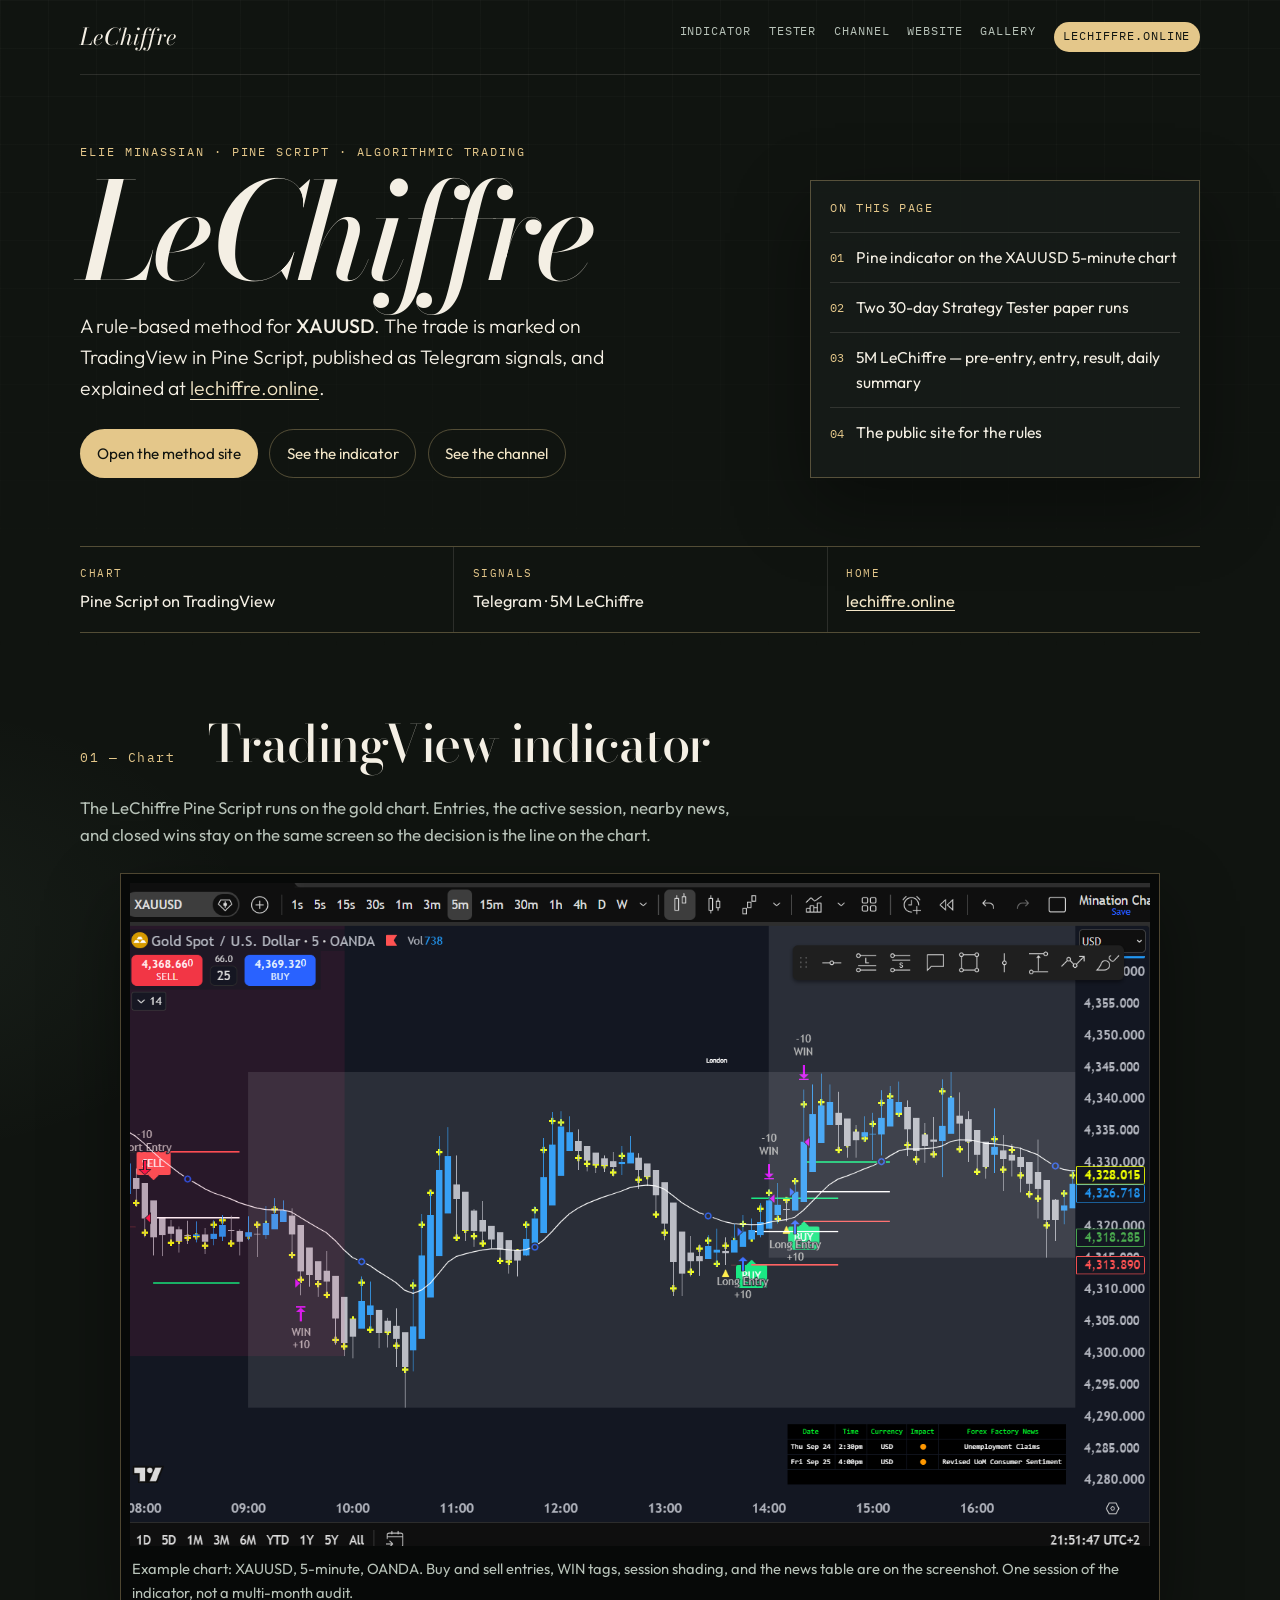
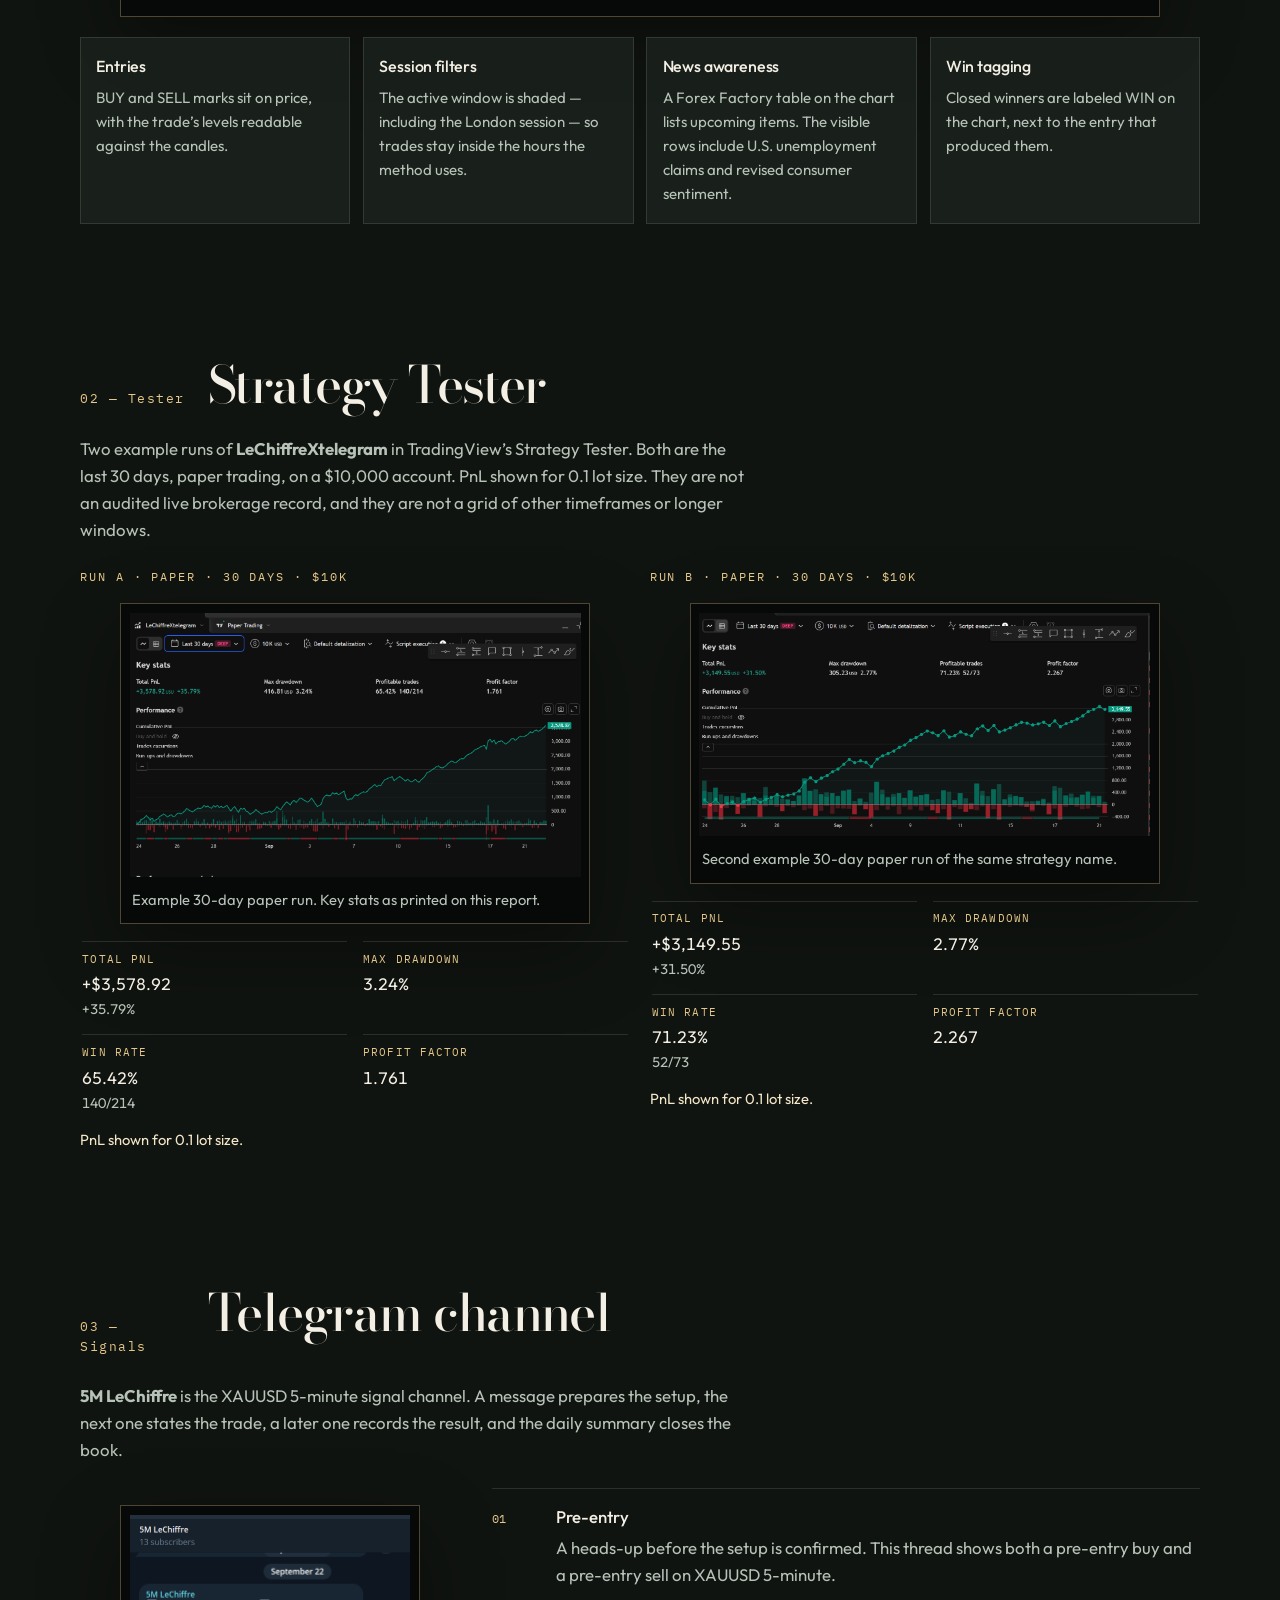
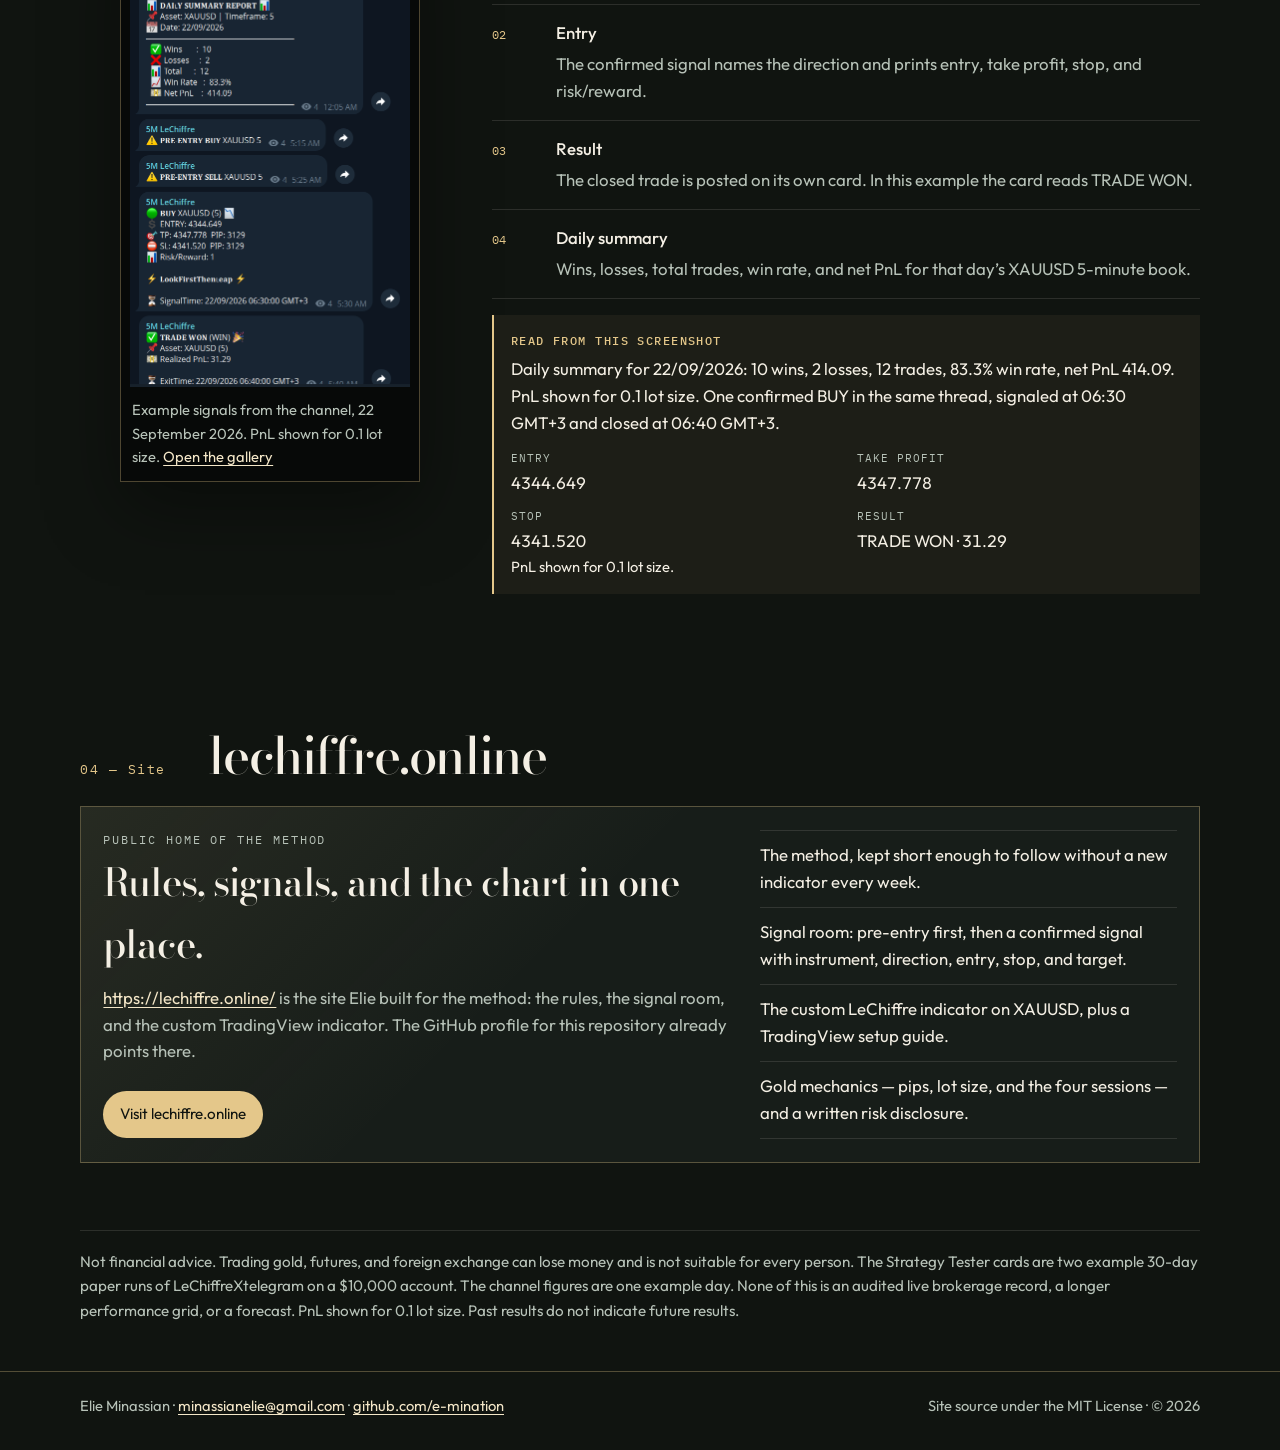
==== index.html @ fa7de177 "Note that every published PnL figure is for a 0.1 lot. Place the line on the Strategy Tester runs, t" ====
<!DOCTYPE html>
<html lang="en">
  <head>
    <meta charset="utf-8" />
    <meta name="viewport" content="width=device-width, initial-scale=1" />
    <title>LeChiffre — Pine Script &amp; XAUUSD signals by Elie Minassian</title>
    <meta
      name="description"
      content="Portfolio of Elie Minassian: the LeChiffre rule-based XAUUSD method, a Pine Script indicator on TradingView, the 5M LeChiffre Telegram channel, and lechiffre.online."
    />
    <meta name="author" content="Elie Minassian" />
    <meta name="theme-color" content="#101410" />
    <link rel="canonical" href="https://e-mination.github.io/lechiffre-trading/" />
    <meta property="og:title" content="LeChiffre — rule-based XAUUSD method" />
    <meta
      property="og:description"
      content="Pine Script on TradingView, Telegram signals, and the site at lechiffre.online. Built by Elie Minassian."
    />
    <meta property="og:type" content="website" />
    <meta property="og:url" content="https://e-mination.github.io/lechiffre-trading/" />
    <meta property="og:image" content="https://e-mination.github.io/lechiffre-trading/assets/tradingview-indicator-xauusd.png" />
    <link rel="icon" href="assets/favicon.svg" type="image/svg+xml" />
    <link rel="preconnect" href="https://fonts.googleapis.com" />
    <link rel="preconnect" href="https://fonts.gstatic.com" crossorigin />
    <link
      href="https://fonts.googleapis.com/css2?family=Bodoni+Moda:ital,opsz,wght@0,6..96,500;1,6..96,500&family=IBM+Plex+Mono:wght@400;500&family=Outfit:wght@300;400;500&display=swap"
      rel="stylesheet"
    />
    <link rel="stylesheet" href="css/styles.css" />
    <script type="application/ld+json">
      {
        "@context": "https://schema.org",
        "@type": "Person",
        "name": "Elie Minassian",
        "email": "mailto:minassianelie@gmail.com",
        "url": "https://lechiffre.online/",
        "jobTitle": "Pine Script developer",
        "sameAs": [
          "https://github.com/e-mination",
          "https://lechiffre.online/"
        ]
      }
    </script>
  </head>
  <body>
    <a class="skip" href="#main">Skip to content</a>
    <header class="top">
      <a class="brand" href="index.html">LeChiffre</a>
      <nav class="nav" aria-label="Primary">
        <a href="#indicator">Indicator</a>
        <a href="#tester">Tester</a>
        <a href="#channel">Channel</a>
        <a href="#site">Website</a>
        <a href="gallery.html">Gallery</a>
        <a class="nav-cta" href="https://lechiffre.online/">lechiffre.online</a>
      </nav>
    </header>

    <main id="main">
      <section class="hero">
        <div class="wrap hero-grid">
          <div>
            <p class="kicker">Elie Minassian · Pine Script · Algorithmic trading</p>
            <h1><span>LeChiffre</span></h1>
            <p class="lede">
              A rule-based method for <strong>XAUUSD</strong>. The trade is marked
              on TradingView in Pine Script, published as Telegram signals, and
              explained at
              <a href="https://lechiffre.online/">lechiffre.online</a>.
            </p>
            <div class="actions">
              <a class="button button-primary" href="https://lechiffre.online/">Open the method site</a>
              <a class="button button-ghost" href="#indicator">See the indicator</a>
              <a class="button button-ghost" href="#channel">See the channel</a>
            </div>
          </div>
          <aside class="dossier" aria-label="What this page documents">
            <p>On this page</p>
            <ol>
              <li><span>01</span> Pine indicator on the XAUUSD 5-minute chart</li>
              <li><span>02</span> Two 30-day Strategy Tester paper runs</li>
              <li><span>03</span> 5M LeChiffre — pre-entry, entry, result, daily summary</li>
              <li><span>04</span> The public site for the rules</li>
            </ol>
          </aside>
        </div>
      </section>

      <div class="wrap">
        <dl class="facts">
          <div>
            <dt>Chart</dt>
            <dd>Pine Script on TradingView</dd>
          </div>
          <div>
            <dt>Signals</dt>
            <dd>Telegram · 5M LeChiffre</dd>
          </div>
          <div>
            <dt>Home</dt>
            <dd><a href="https://lechiffre.online/">lechiffre.online</a></dd>
          </div>
        </dl>
      </div>

      <section id="indicator">
        <div class="wrap">
          <div class="section-head">
            <span class="index">01 — Chart</span>
            <h2>TradingView indicator</h2>
          </div>
          <p class="intro">
            The LeChiffre Pine Script runs on the gold chart. Entries, the active
            session, nearby news, and closed wins stay on the same screen so the
            decision is the line on the chart.
          </p>
          <figure class="frame">
            <img
              src="assets/tradingview-indicator-xauusd.png"
              width="1407"
              height="915"
              alt="TradingView chart of Gold Spot versus the U.S. Dollar on the 5-minute OANDA feed. The LeChiffre Pine indicator marks buy and sell entries, WIN labels, session shading, and a Forex Factory news table."
            />
            <figcaption>
              Example chart: XAUUSD, 5-minute, OANDA. Buy and sell entries, WIN
              tags, session shading, and the news table are on the screenshot.
              One session of the indicator, not a multi-month audit.
            </figcaption>
          </figure>
          <ul class="bullets">
            <li>
              <h3>Entries</h3>
              <p>BUY and SELL marks sit on price, with the trade’s levels readable against the candles.</p>
            </li>
            <li>
              <h3>Session filters</h3>
              <p>The active window is shaded — including the London session — so trades stay inside the hours the method uses.</p>
            </li>
            <li>
              <h3>News awareness</h3>
              <p>A Forex Factory table on the chart lists upcoming items. The visible rows include U.S. unemployment claims and revised consumer sentiment.</p>
            </li>
            <li>
              <h3>Win tagging</h3>
              <p>Closed winners are labeled WIN on the chart, next to the entry that produced them.</p>
            </li>
          </ul>
        </div>
      </section>

      <section id="tester">
        <div class="wrap">
          <div class="section-head">
            <span class="index">02 — Tester</span>
            <h2>Strategy Tester</h2>
          </div>
          <p class="intro">
            Two example runs of <strong>LeChiffreXtelegram</strong> in TradingView’s
            Strategy Tester. Both are the last 30 days, paper trading, on a
            $10,000 account. PnL shown for 0.1 lot size. They are not an audited
            live brokerage record, and they are not a grid of other timeframes
            or longer windows.
          </p>
          <div class="runs">
            <article class="run">
              <p class="kicker">Run A · paper · 30 days · $10k</p>
              <figure class="frame">
                <img
                  src="assets/strategy-30d-a.png"
                  width="1388"
                  height="811"
                  alt="TradingView Strategy Tester for LeChiffreXtelegram. Last 30 days, paper trading, 10,000 USD. Total PnL +3,578.92 USD, max drawdown 3.24 percent, profitable trades 65.42 percent, profit factor 1.761."
                />
                <figcaption>
                  Example 30-day paper run. Key stats as printed on this report.
                </figcaption>
              </figure>
              <dl class="run-stats">
                <div>
                  <dt>Total PnL</dt>
                  <dd>+$3,578.92 <span>+35.79%</span></dd>
                </div>
                <div>
                  <dt>Max drawdown</dt>
                  <dd>3.24%</dd>
                </div>
                <div>
                  <dt>Win rate</dt>
                  <dd>65.42% <span>140/214</span></dd>
                </div>
                <div>
                  <dt>Profit factor</dt>
                  <dd>1.761</dd>
                </div>
              </dl>
              <p class="lot-note">PnL shown for 0.1 lot size.</p>
            </article>
            <article class="run">
              <p class="kicker">Run B · paper · 30 days · $10k</p>
              <figure class="frame">
                <img
                  src="assets/strategy-30d-b.png"
                  width="1406"
                  height="695"
                  alt="TradingView Strategy Tester, last 30 days on a 10,000 USD paper account. Total PnL +3,149.55 USD, max drawdown 2.77 percent, profitable trades 71.23 percent, profit factor 2.267."
                />
                <figcaption>
                  Second example 30-day paper run of the same strategy name.
                </figcaption>
              </figure>
              <dl class="run-stats">
                <div>
                  <dt>Total PnL</dt>
                  <dd>+$3,149.55 <span>+31.50%</span></dd>
                </div>
                <div>
                  <dt>Max drawdown</dt>
                  <dd>2.77%</dd>
                </div>
                <div>
                  <dt>Win rate</dt>
                  <dd>71.23% <span>52/73</span></dd>
                </div>
                <div>
                  <dt>Profit factor</dt>
                  <dd>2.267</dd>
                </div>
              </dl>
              <p class="lot-note">PnL shown for 0.1 lot size.</p>
            </article>
          </div>
        </div>
      </section>

      <section id="channel">
        <div class="wrap">
          <div class="section-head">
            <span class="index">03 — Signals</span>
            <h2>Telegram channel</h2>
          </div>
          <p class="intro">
            <strong>5M LeChiffre</strong> is the XAUUSD 5-minute signal channel.
            A message prepares the setup, the next one states the trade, a later
            one records the result, and the daily summary closes the book.
          </p>
          <div class="channel">
            <figure class="frame">
              <img
                src="assets/telegram-5m-lechiffre.png"
                width="562"
                height="947"
                alt="Telegram channel 5M LeChiffre. The thread shows a daily summary for XAUUSD on the 5-minute timeframe, pre-entry alerts, a BUY signal with entry, take profit and stop, and a TRADE WON result."
              />
              <figcaption>
                Example signals from the channel, 22 September 2026.
                PnL shown for 0.1 lot size.
                <a href="gallery.html">Open the gallery</a>
              </figcaption>
            </figure>
            <div>
              <ol class="flow">
                <li>
                  <span class="step">01</span>
                  <div>
                    <strong>Pre-entry</strong>
                    <p>A heads-up before the setup is confirmed. This thread shows both a pre-entry buy and a pre-entry sell on XAUUSD 5-minute.</p>
                  </div>
                </li>
                <li>
                  <span class="step">02</span>
                  <div>
                    <strong>Entry</strong>
                    <p>The confirmed signal names the direction and prints entry, take profit, stop, and risk/reward.</p>
                  </div>
                </li>
                <li>
                  <span class="step">03</span>
                  <div>
                    <strong>Result</strong>
                    <p>The closed trade is posted on its own card. In this example the card reads TRADE WON.</p>
                  </div>
                </li>
                <li>
                  <span class="step">04</span>
                  <div>
                    <strong>Daily summary</strong>
                    <p>Wins, losses, total trades, win rate, and net PnL for that day’s XAUUSD 5-minute book.</p>
                  </div>
                </li>
              </ol>
              <div class="example">
                <h3>Read from this screenshot</h3>
                <p>
                  Daily summary for 22/09/2026: 10 wins, 2 losses, 12 trades,
                  83.3% win rate, net PnL 414.09. PnL shown for 0.1 lot size.
                  One confirmed BUY in the same thread, signaled at 06:30 GMT+3
                  and closed at 06:40 GMT+3.
                </p>
                <dl>
                  <div>
                    <dt>Entry</dt>
                    <dd>4344.649</dd>
                  </div>
                  <div>
                    <dt>Take profit</dt>
                    <dd>4347.778</dd>
                  </div>
                  <div>
                    <dt>Stop</dt>
                    <dd>4341.520</dd>
                  </div>
                  <div>
                    <dt>Result</dt>
                    <dd>TRADE WON · 31.29</dd>
                  </div>
                </dl>
                <p class="lot-note">PnL shown for 0.1 lot size.</p>
              </div>
            </div>
          </div>
        </div>
      </section>

      <section id="site">
        <div class="wrap">
          <div class="section-head">
            <span class="index">04 — Site</span>
            <h2>lechiffre.online</h2>
          </div>
          <div class="site-panel">
            <div>
              <p class="kicker">Public home of the method</p>
              <h3>Rules, signals, and the chart in one place.</h3>
              <p>
                <a href="https://lechiffre.online/">https://lechiffre.online/</a>
                is the site Elie built for the method: the rules, the signal
                room, and the custom TradingView indicator. The GitHub profile
                for this repository already points there.
              </p>
              <div class="actions">
                <a class="button button-primary" href="https://lechiffre.online/">Visit lechiffre.online</a>
              </div>
            </div>
            <ul class="site-list">
              <li>The method, kept short enough to follow without a new indicator every week.</li>
              <li>Signal room: pre-entry first, then a confirmed signal with instrument, direction, entry, stop, and target.</li>
              <li>The custom LeChiffre indicator on XAUUSD, plus a TradingView setup guide.</li>
              <li>Gold mechanics — pips, lot size, and the four sessions — and a written risk disclosure.</li>
            </ul>
          </div>
        </div>
      </section>
    </main>

    <aside class="note">
      <div>
        Not financial advice. Trading gold, futures, and foreign exchange can
        lose money and is not suitable for every person. The Strategy Tester
        cards are two example 30-day paper runs of LeChiffreXtelegram on a
        $10,000 account. The channel figures are one example day. None of this
        is an audited live brokerage record, a longer performance grid, or a
        forecast. PnL shown for 0.1 lot size. Past results do not indicate
        future results.
      </div>
    </aside>

    <footer class="site-footer">
      <div class="foot">
        <div>
          Elie Minassian ·
          <a href="mailto:minassianelie@gmail.com">minassianelie@gmail.com</a>
          ·
          <a href="https://github.com/e-mination">github.com/e-mination</a>
        </div>
        <div>Site source under the MIT License · © 2026</div>
      </div>
    </footer>
  </body>
</html>
---- css/styles.css ----
:root {
  --ink: #101410;
  --ink-2: #171d19;
  --panel: #1c241f;
  --line: rgba(228, 199, 138, 0.32);
  --line-soft: rgba(244, 239, 228, 0.12);
  --gold: #e4c78a;
  --gold-2: #f4e7c8;
  --paper: #f4efe4;
  --muted: #b7c2b8;
  --win: #9dceb0;
  --serif: "Bodoni Moda", "Palatino Linotype", Palatino, serif;
  --sans: "Outfit", "Avenir Next", "Segoe UI", sans-serif;
  --mono: "IBM Plex Mono", ui-monospace, "SFMono-Regular", monospace;
  --max: 1120px;
  --shadow: 0 28px 70px rgba(0, 0, 0, 0.38);
}

*,
*::before,
*::after {
  box-sizing: border-box;
}

html {
  scroll-behavior: smooth;
}

body {
  margin: 0;
  min-height: 100vh;
  color: var(--paper);
  font-family: var(--sans);
  font-weight: 400;
  font-size: 1.05rem;
  line-height: 1.6;
  background:
    radial-gradient(900px 480px at 100% -10%, rgba(228, 199, 138, 0.14), transparent 60%),
    radial-gradient(700px 420px at -10% 20%, rgba(157, 206, 176, 0.06), transparent 55%),
    var(--ink);
}

body::before {
  content: "";
  pointer-events: none;
  position: fixed;
  inset: 0;
  background-image:
    linear-gradient(rgba(244, 239, 228, 0.035) 1px, transparent 1px),
    linear-gradient(90deg, rgba(244, 239, 228, 0.035) 1px, transparent 1px);
  background-size: 48px 48px;
  mask-image: linear-gradient(180deg, rgba(0, 0, 0, 0.7), transparent 78%);
  z-index: 0;
}

a {
  color: var(--gold-2);
  text-underline-offset: 0.18em;
}

a:hover {
  color: white;
}

img {
  max-width: 100%;
  height: auto;
}

.skip {
  position: absolute;
  left: 1rem;
  top: -4rem;
  background: var(--gold);
  color: var(--ink);
  padding: 0.5rem 0.8rem;
  z-index: 5;
}

.skip:focus {
  top: 0.6rem;
}

.wrap {
  width: min(var(--max), calc(100% - 2.4rem));
  margin-inline: auto;
}

.top,
main,
.site-footer {
  position: relative;
  z-index: 1;
}

.top {
  display: flex;
  align-items: center;
  justify-content: space-between;
  gap: 1rem 1.5rem;
  width: min(var(--max), calc(100% - 2.4rem));
  margin: 0 auto;
  padding: 1.15rem 0;
  border-bottom: 1px solid var(--line-soft);
}

.brand {
  font-family: var(--serif);
  font-style: italic;
  font-size: 1.45rem;
  letter-spacing: 0.01em;
  color: var(--paper);
  text-decoration: none;
}

.nav {
  display: flex;
  flex-wrap: wrap;
  justify-content: flex-end;
  gap: 0.35rem 1.1rem;
  font-family: var(--mono);
  font-size: 0.74rem;
  letter-spacing: 0.08em;
  text-transform: uppercase;
}

.nav a {
  color: var(--muted);
  text-decoration: none;
}

.nav a:hover,
.nav a[aria-current="page"] {
  color: var(--gold-2);
}

.nav-cta {
  color: var(--ink) !important;
  background: var(--gold);
  padding: 0.35rem 0.6rem;
  border-radius: 999px;
}

.nav-cta:hover {
  background: var(--gold-2);
  color: var(--ink) !important;
}

.hero {
  padding: 4.2rem 0 3.2rem;
}

.kicker {
  margin: 0 0 1rem;
  font-family: var(--mono);
  font-size: 0.75rem;
  letter-spacing: 0.16em;
  text-transform: uppercase;
  color: var(--gold);
}

.hero-grid {
  display: grid;
  grid-template-columns: minmax(0, 1.4fr) minmax(260px, 0.8fr);
  gap: 2.5rem 3rem;
  align-items: end;
}

h1 {
  margin: 0;
  font-family: var(--serif);
  font-weight: 500;
  font-size: clamp(4.6rem, 12vw, 8.4rem);
  line-height: 0.82;
  letter-spacing: -0.035em;
}

h1 span {
  display: block;
  font-style: italic;
  font-weight: 500;
}

.lede {
  max-width: 38rem;
  margin: 1.4rem 0 0;
  font-size: 1.22rem;
  font-weight: 300;
  color: var(--paper);
}

.lede strong {
  font-weight: 500;
}

.actions {
  display: flex;
  flex-wrap: wrap;
  gap: 0.7rem;
  margin-top: 1.6rem;
}

.button {
  display: inline-flex;
  align-items: center;
  gap: 0.4rem;
  text-decoration: none;
  border-radius: 999px;
  padding: 0.72rem 1.05rem;
  font-size: 0.95rem;
}

.button-primary {
  background: var(--gold);
  color: var(--ink);
}

.button-primary:hover {
  background: var(--gold-2);
  color: var(--ink);
}

.button-ghost {
  border: 1px solid var(--line);
  color: var(--gold-2);
}

.button-ghost:hover {
  border-color: var(--gold);
  color: white;
}

.dossier {
  border: 1px solid var(--line);
  background: rgba(23, 29, 25, 0.86);
  padding: 1.15rem 1.2rem 1.25rem;
  box-shadow: var(--shadow);
}

.dossier p {
  margin: 0;
  font-family: var(--mono);
  font-size: 0.72rem;
  letter-spacing: 0.14em;
  text-transform: uppercase;
  color: var(--gold);
}

.dossier ol {
  margin: 0.9rem 0 0;
  padding: 0;
  list-style: none;
}

.dossier li {
  display: grid;
  grid-template-columns: auto 1fr;
  gap: 0.75rem;
  padding: 0.75rem 0;
  border-top: 1px solid var(--line-soft);
  color: var(--paper);
  font-size: 0.98rem;
}

.dossier li span {
  font-family: var(--mono);
  color: var(--gold);
  font-size: 0.78rem;
  padding-top: 0.2rem;
}

.facts {
  display: grid;
  grid-template-columns: repeat(3, 1fr);
  border-top: 1px solid var(--line);
  border-bottom: 1px solid var(--line);
}

.facts div {
  padding: 1.1rem 1rem 1.15rem 0;
}

.facts div + div {
  padding-left: 1.15rem;
  border-left: 1px solid var(--line-soft);
}

.facts dt {
  font-family: var(--mono);
  font-size: 0.7rem;
  letter-spacing: 0.14em;
  text-transform: uppercase;
  color: var(--gold);
}

.facts dd {
  margin: 0.3rem 0 0;
  font-size: 1.02rem;
}

section {
  padding: 4.2rem 0;
}

.section-head {
  display: grid;
  grid-template-columns: 7rem 1fr;
  gap: 1rem;
  margin-bottom: 1.6rem;
  align-items: baseline;
}

.index {
  font-family: var(--mono);
  color: var(--gold);
  letter-spacing: 0.12em;
  font-size: 0.8rem;
}

h2 {
  margin: 0;
  font-family: var(--serif);
  font-weight: 500;
  font-size: clamp(2.1rem, 4vw, 3.3rem);
  line-height: 1.02;
  letter-spacing: -0.03em;
}

.intro {
  max-width: 42rem;
  margin: 0 0 1.5rem;
  color: var(--muted);
  font-size: 1.05rem;
}

.frame {
  background: #070908;
  border: 1px solid var(--line);
  padding: 0.55rem;
  box-shadow: var(--shadow);
}

.frame img {
  display: block;
  width: 100%;
}

.frame figcaption,
.caption {
  margin: 0.7rem 0.15rem 0.2rem;
  color: var(--muted);
  font-size: 0.92rem;
}

.bullets {
  display: grid;
  grid-template-columns: repeat(4, 1fr);
  gap: 0.8rem;
  margin: 1.2rem 0 0;
  padding: 0;
  list-style: none;
}

.bullets li {
  background: rgba(28, 36, 31, 0.75);
  border: 1px solid var(--line-soft);
  padding: 1rem 0.95rem 1.05rem;
  min-height: 100%;
}

.bullets h3 {
  margin: 0 0 0.4rem;
  font-size: 1rem;
  font-weight: 500;
  letter-spacing: -0.01em;
}

.bullets p {
  margin: 0;
  color: var(--muted);
  font-size: 0.94rem;
}

.runs {
  display: grid;
  grid-template-columns: 1fr 1fr;
  gap: 1.2rem;
  align-items: start;
}

.run {
  min-width: 0;
}

.run > .kicker {
  margin-bottom: 0.7rem;
}

.run-stats {
  display: grid;
  grid-template-columns: 1fr 1fr;
  gap: 0.85rem 1rem;
  margin: 0.95rem 0.15rem 0.2rem;
}

.run-stats div {
  border-top: 1px solid var(--line-soft);
  padding-top: 0.55rem;
}

.run-stats dt {
  font-family: var(--mono);
  font-size: 0.68rem;
  letter-spacing: 0.1em;
  text-transform: uppercase;
  color: var(--gold);
}

.run-stats dd {
  margin: 0.2rem 0 0;
  font-variant-numeric: tabular-nums;
  font-size: 1.05rem;
}

.run-stats dd span {
  display: block;
  color: var(--muted);
  font-size: 0.88rem;
}

.lot-note {
  margin: 0.85rem 0 0;
  color: var(--gold-2);
  font-size: 0.92rem;
}

.channel {
  display: grid;
  grid-template-columns: minmax(240px, 380px) minmax(0, 1fr);
  gap: 1.6rem 2rem;
  align-items: start;
}

.flow {
  margin: 0;
  padding: 0;
  list-style: none;
}

.flow li {
  display: grid;
  grid-template-columns: 3.2rem 1fr;
  gap: 0.4rem 0.8rem;
  padding: 0.95rem 0;
  border-top: 1px solid var(--line-soft);
}

.flow li:last-child {
  border-bottom: 1px solid var(--line-soft);
}

.flow strong {
  display: block;
  font-weight: 500;
  color: var(--paper);
}

.step {
  font-family: var(--mono);
  color: var(--gold);
  font-size: 0.78rem;
  padding-top: 0.28rem;
}

.flow p {
  margin: 0.25rem 0 0;
  color: var(--muted);
}

.example {
  margin-top: 1rem;
  padding: 1rem 1.05rem;
  border-left: 2px solid var(--gold);
  background: rgba(228, 199, 138, 0.06);
}

.example h3 {
  margin: 0 0 0.35rem;
  font-family: var(--mono);
  font-size: 0.75rem;
  letter-spacing: 0.12em;
  text-transform: uppercase;
  font-weight: 500;
  color: var(--gold);
}

.example p {
  margin: 0;
  color: var(--paper);
}

.example dl {
  display: grid;
  grid-template-columns: repeat(2, minmax(0, 1fr));
  gap: 0.7rem 1.2rem;
  margin: 0.85rem 0 0;
}

.example dt {
  font-family: var(--mono);
  font-size: 0.68rem;
  letter-spacing: 0.1em;
  text-transform: uppercase;
  color: var(--muted);
}

.example dd {
  margin: 0.15rem 0 0;
  font-variant-numeric: tabular-nums;
}

.site-panel {
  display: grid;
  grid-template-columns: 1.2fr 0.8fr;
  gap: 1.5rem 2rem;
  padding: 1.4rem;
  border: 1px solid var(--line);
  background:
    linear-gradient(135deg, rgba(228, 199, 138, 0.08), transparent 42%),
    var(--ink-2);
}

.site-panel h3 {
  margin: 0.2rem 0 0.6rem;
  font-family: var(--serif);
  font-size: clamp(1.8rem, 3vw, 2.5rem);
  font-weight: 500;
  letter-spacing: -0.03em;
}

.site-panel p {
  margin: 0;
  color: var(--muted);
}

.site-list {
  margin: 0;
  padding: 0;
  list-style: none;
}

.site-list li {
  padding: 0.7rem 0;
  border-top: 1px solid var(--line-soft);
  color: var(--paper);
}

.site-list li:last-child {
  border-bottom: 1px solid var(--line-soft);
}

.note {
  margin: 0 auto 3rem;
  width: min(var(--max), calc(100% - 2.4rem));
  color: var(--muted);
  font-size: 0.95rem;
  border-top: 1px solid var(--line-soft);
  padding-top: 1.2rem;
}

.site-footer {
  border-top: 1px solid var(--line);
  padding: 1.4rem 0 2rem;
}

.foot {
  display: flex;
  justify-content: space-between;
  gap: 1rem 2rem;
  flex-wrap: wrap;
  width: min(var(--max), calc(100% - 2.4rem));
  margin: 0 auto;
  color: var(--muted);
  font-size: 0.92rem;
}

.foot a {
  color: var(--gold-2);
}

.hero-tight {
  padding-bottom: 1rem;
}

.hero-tight h1 {
  font-size: clamp(3.2rem, 8vw, 5.5rem);
}

.gallery-grid {
  display: grid;
  gap: 2rem;
}

.gallery-grid .frame.portrait {
  max-width: 460px;
}

:focus-visible {
  outline: 2px solid var(--gold);
  outline-offset: 3px;
}

@media (max-width: 900px) {
  .hero-grid,
  .channel,
  .runs,
  .site-panel,
  .bullets,
  .facts,
  .section-head {
    grid-template-columns: 1fr;
  }

  .facts div + div {
    padding-left: 0;
    border-left: 0;
    border-top: 1px solid var(--line-soft);
  }

  .section-head {
    gap: 0.3rem;
  }

  h1 {
    font-size: clamp(3.6rem, 20vw, 5.5rem);
  }
}

@media (max-width: 640px) {
  .example dl {
    grid-template-columns: 1fr;
  }

  .top {
    align-items: flex-start;
    flex-direction: column;
  }

  .nav {
    justify-content: flex-start;
  }
}

@media (prefers-reduced-motion: reduce) {
  html {
    scroll-behavior: auto;
  }
}
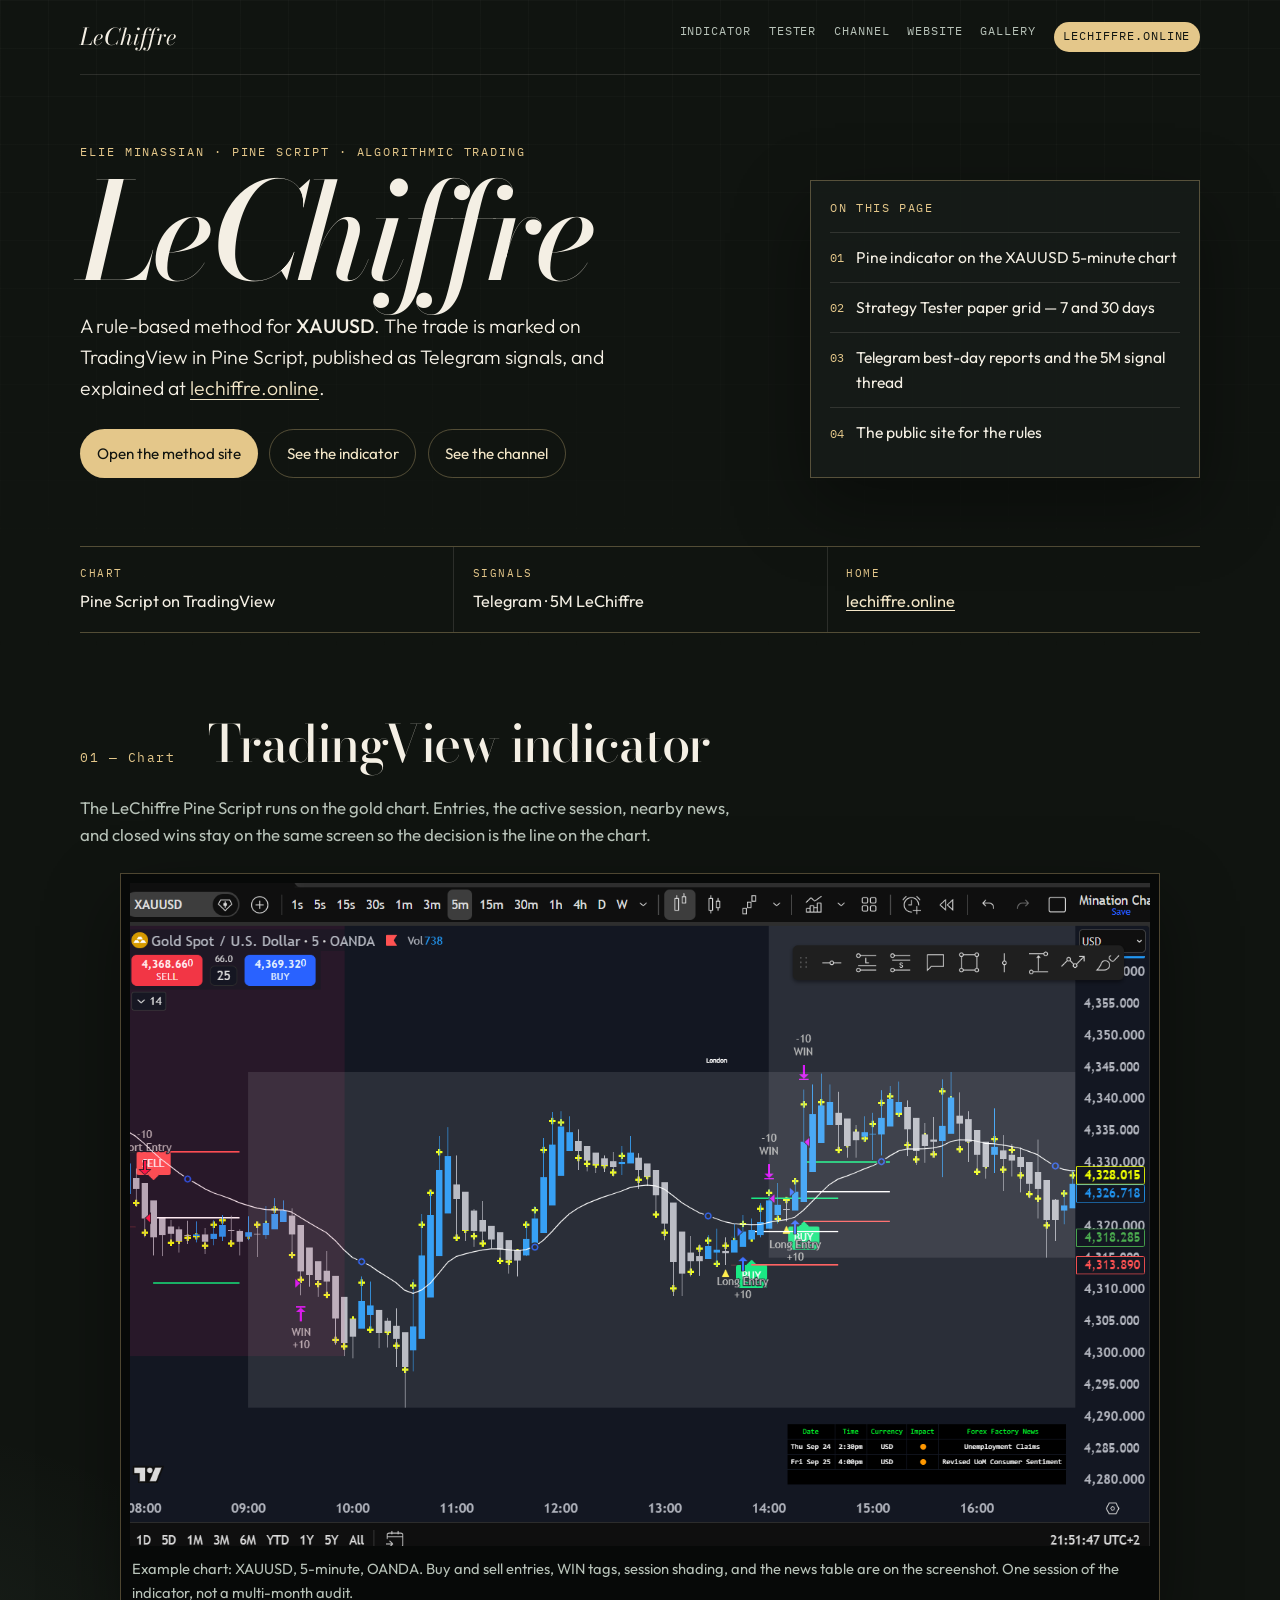
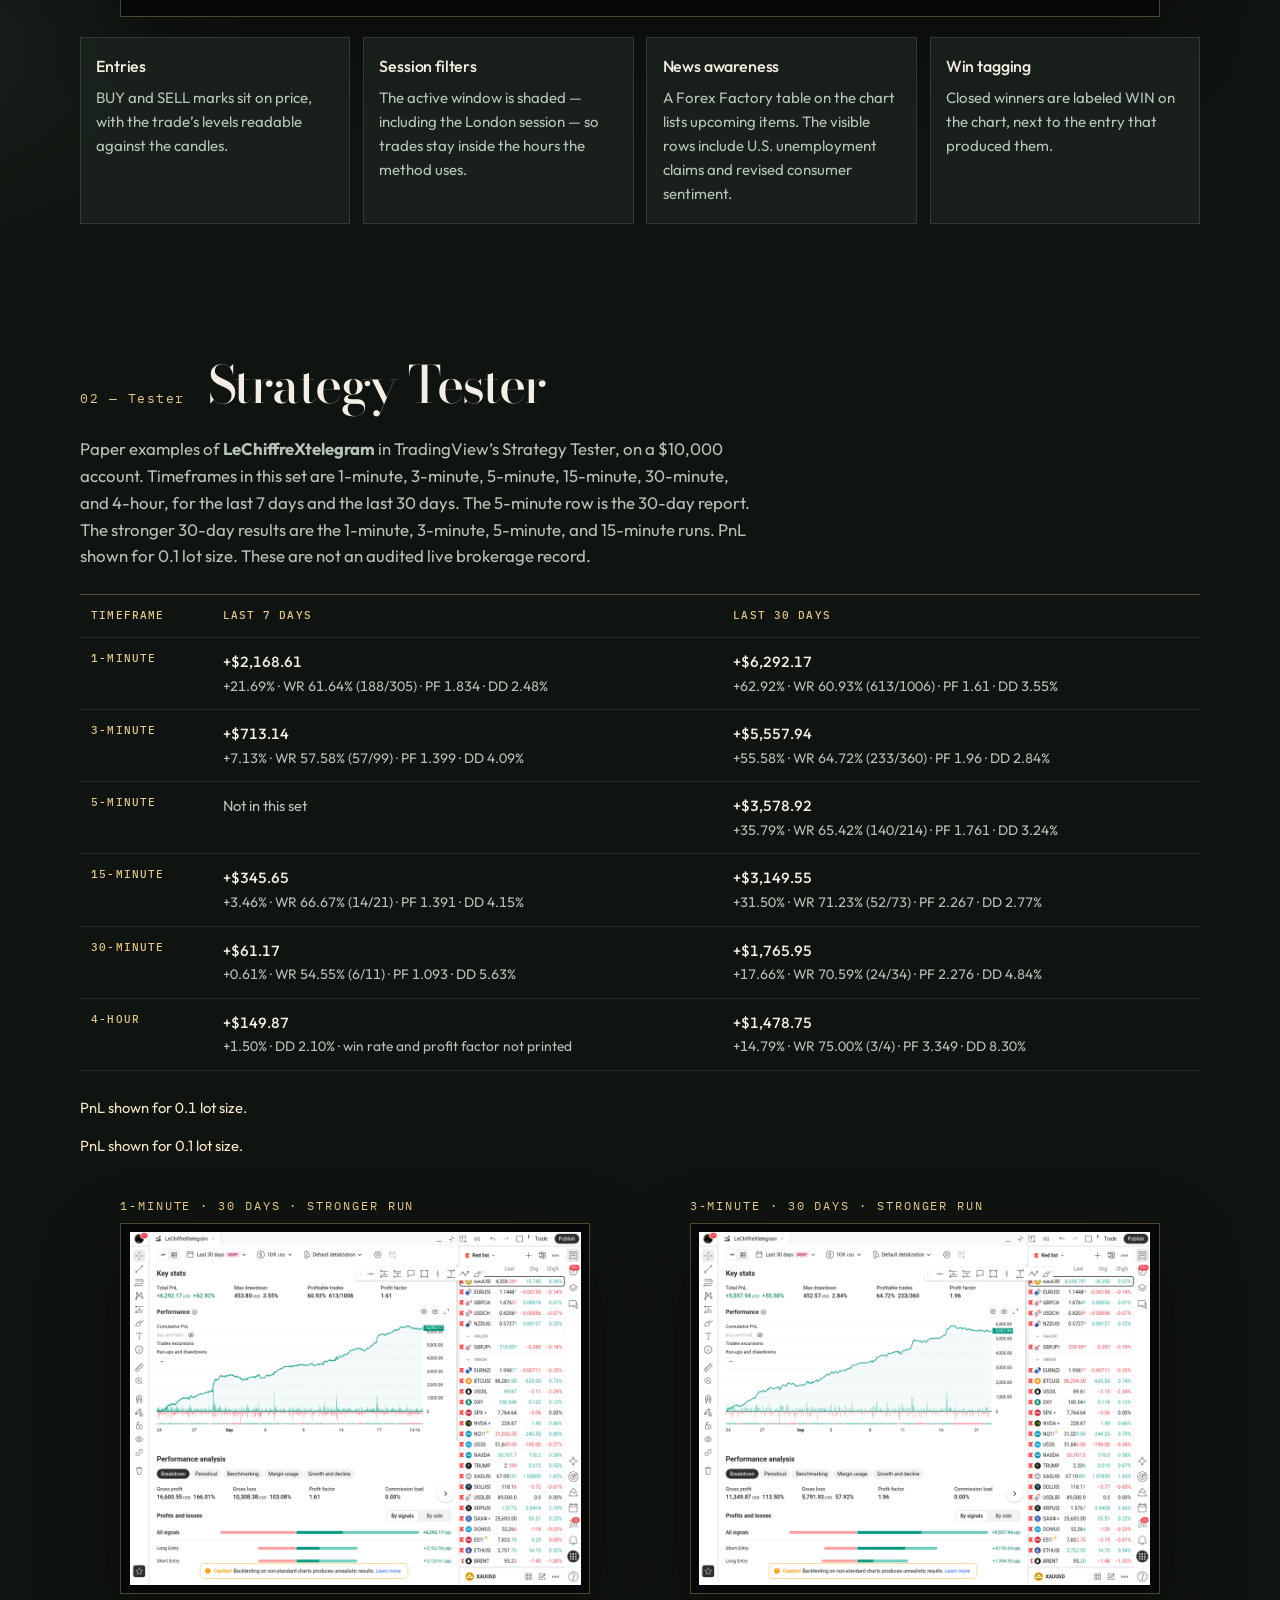
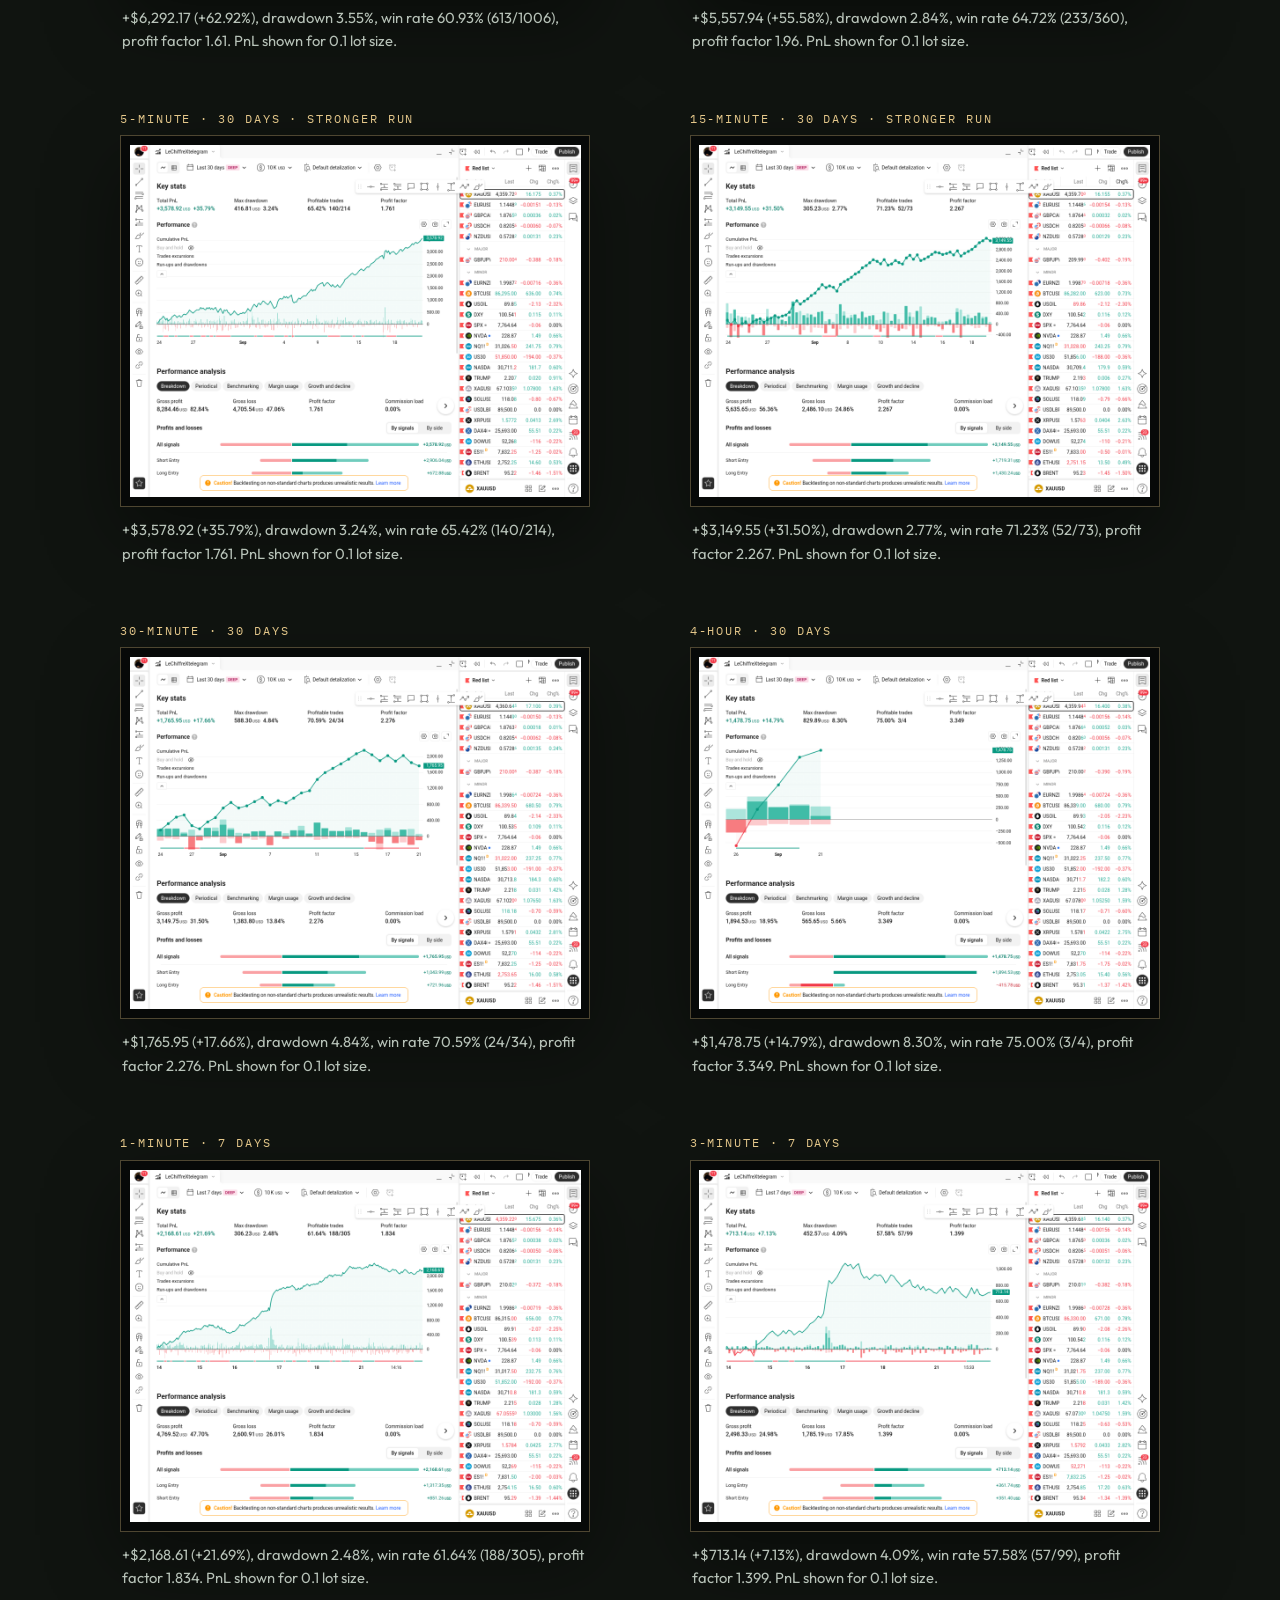
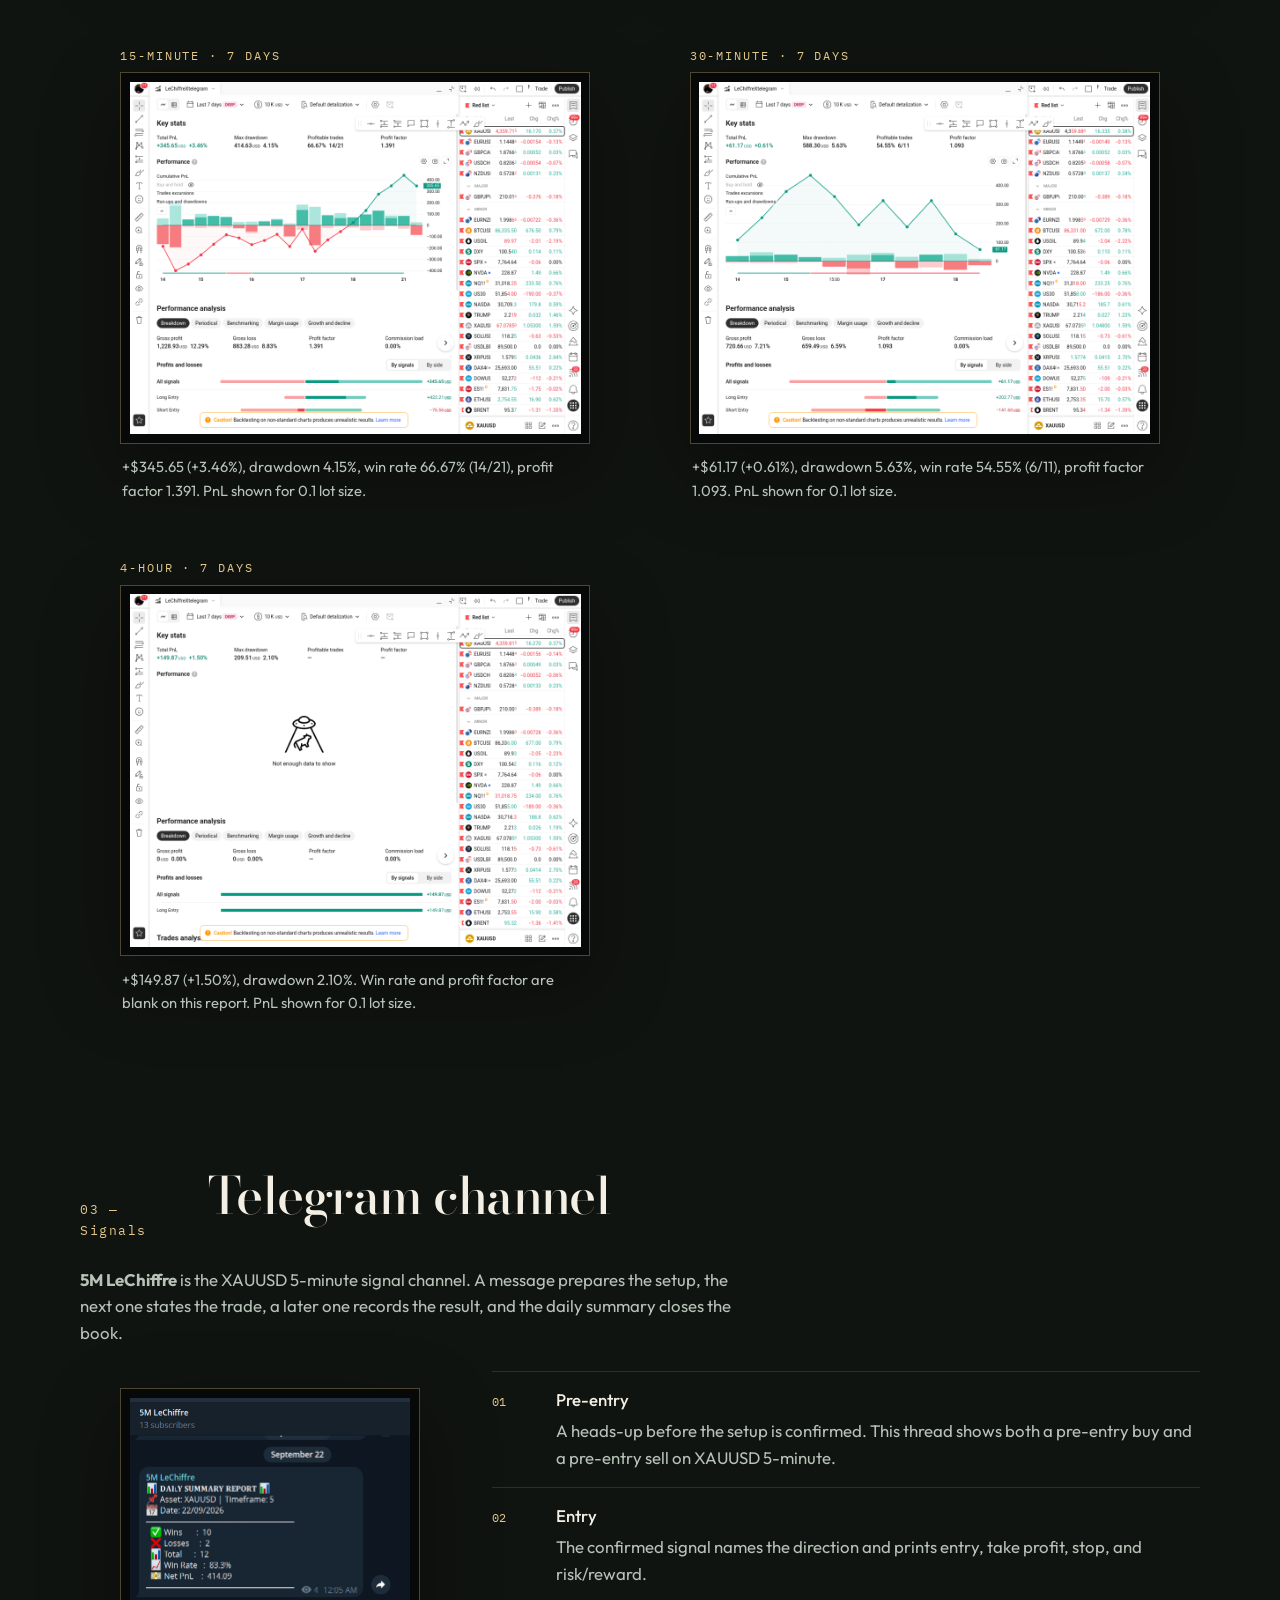
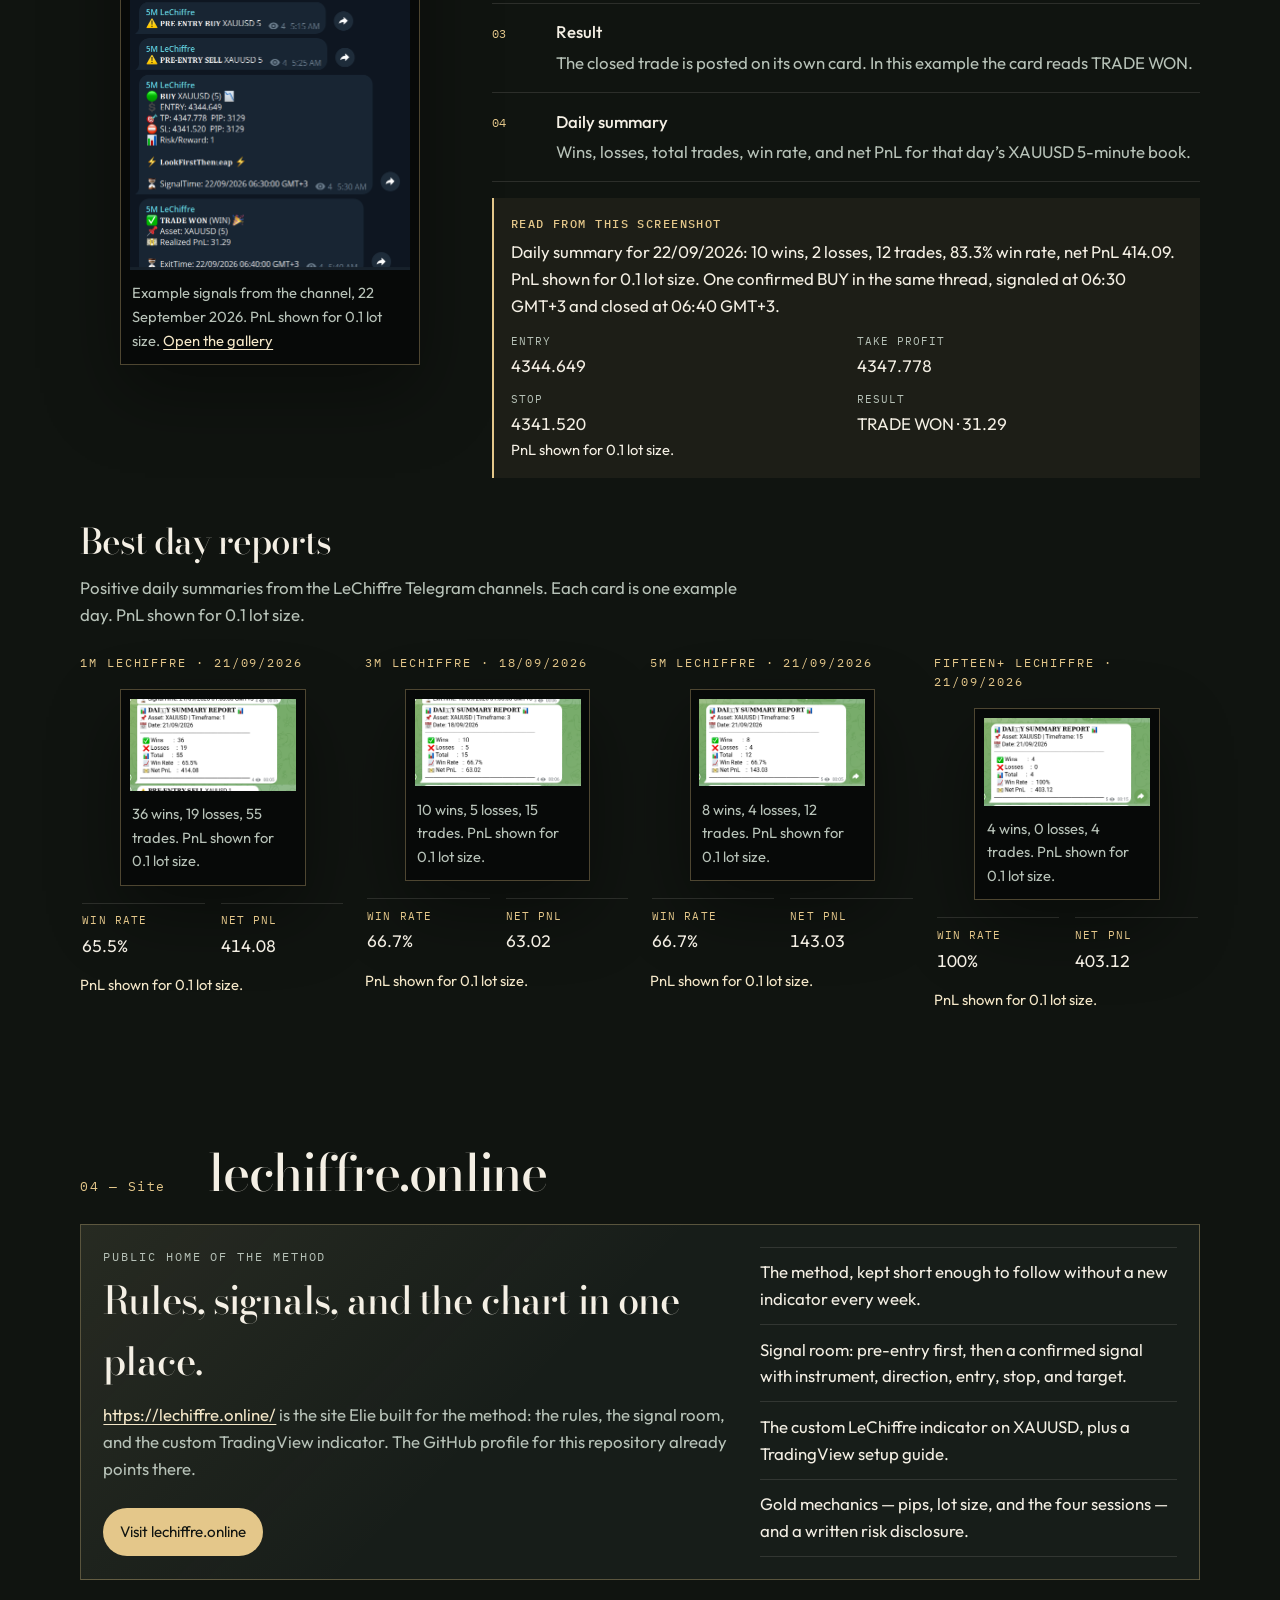
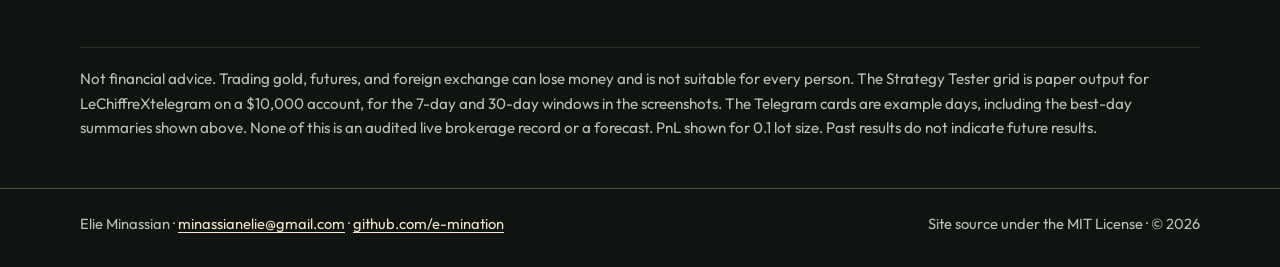
==== commit 09398cbe: "Add Telegram best-day reports and the Strategy Tester grid. Show the four positive channel summaries" ====
--- a/index.html
+++ b/index.html
@@ -78,8 +78,8 @@
             <p>On this page</p>
             <ol>
               <li><span>01</span> Pine indicator on the XAUUSD 5-minute chart</li>
-              <li><span>02</span> Two 30-day Strategy Tester paper runs</li>
-              <li><span>03</span> 5M LeChiffre — pre-entry, entry, result, daily summary</li>
+              <li><span>02</span> Strategy Tester paper grid — 7 and 30 days</li>
+              <li><span>03</span> Telegram best-day reports and the 5M signal thread</li>
               <li><span>04</span> The public site for the rules</li>
             </ol>
           </aside>
@@ -155,79 +155,137 @@
             <h2>Strategy Tester</h2>
           </div>
           <p class="intro">
-            Two example runs of <strong>LeChiffreXtelegram</strong> in TradingView’s
-            Strategy Tester. Both are the last 30 days, paper trading, on a
-            $10,000 account. PnL shown for 0.1 lot size. They are not an audited
-            live brokerage record, and they are not a grid of other timeframes
-            or longer windows.
+            Paper examples of <strong>LeChiffreXtelegram</strong> in TradingView’s
+            Strategy Tester, on a $10,000 account. Timeframes in this set are
+            1-minute, 3-minute, 5-minute, 15-minute, 30-minute, and 4-hour, for
+            the last 7 days and the last 30 days. The 5-minute row is the 30-day
+            report. The stronger 30-day results are the 1-minute, 3-minute,
+            5-minute, and 15-minute runs. PnL shown for 0.1 lot size. These are
+            not an audited live brokerage record.
           </p>
-          <div class="runs">
-            <article class="run">
-              <p class="kicker">Run A · paper · 30 days · $10k</p>
-              <figure class="frame">
-                <img
-                  src="assets/strategy-30d-a.png"
-                  width="1388"
-                  height="811"
-                  alt="TradingView Strategy Tester for LeChiffreXtelegram. Last 30 days, paper trading, 10,000 USD. Total PnL +3,578.92 USD, max drawdown 3.24 percent, profitable trades 65.42 percent, profit factor 1.761."
-                />
-                <figcaption>
-                  Example 30-day paper run. Key stats as printed on this report.
-                </figcaption>
-              </figure>
-              <dl class="run-stats">
-                <div>
-                  <dt>Total PnL</dt>
-                  <dd>+$3,578.92 <span>+35.79%</span></dd>
-                </div>
-                <div>
-                  <dt>Max drawdown</dt>
-                  <dd>3.24%</dd>
-                </div>
-                <div>
-                  <dt>Win rate</dt>
-                  <dd>65.42% <span>140/214</span></dd>
-                </div>
-                <div>
-                  <dt>Profit factor</dt>
-                  <dd>1.761</dd>
-                </div>
-              </dl>
-              <p class="lot-note">PnL shown for 0.1 lot size.</p>
-            </article>
-            <article class="run">
-              <p class="kicker">Run B · paper · 30 days · $10k</p>
-              <figure class="frame">
-                <img
-                  src="assets/strategy-30d-b.png"
-                  width="1406"
-                  height="695"
-                  alt="TradingView Strategy Tester, last 30 days on a 10,000 USD paper account. Total PnL +3,149.55 USD, max drawdown 2.77 percent, profitable trades 71.23 percent, profit factor 2.267."
-                />
-                <figcaption>
-                  Second example 30-day paper run of the same strategy name.
-                </figcaption>
-              </figure>
-              <dl class="run-stats">
-                <div>
-                  <dt>Total PnL</dt>
-                  <dd>+$3,149.55 <span>+31.50%</span></dd>
-                </div>
-                <div>
-                  <dt>Max drawdown</dt>
-                  <dd>2.77%</dd>
-                </div>
-                <div>
-                  <dt>Win rate</dt>
-                  <dd>71.23% <span>52/73</span></dd>
-                </div>
-                <div>
-                  <dt>Profit factor</dt>
-                  <dd>2.267</dd>
-                </div>
-              </dl>
-              <p class="lot-note">PnL shown for 0.1 lot size.</p>
-            </article>
+          <div class="table-scroll">
+            <table class="matrix">
+              <caption class="lot-note">PnL shown for 0.1 lot size.</caption>
+              <thead>
+                <tr>
+                  <th scope="col">Timeframe</th>
+                  <th scope="col">Last 7 days</th>
+                  <th scope="col">Last 30 days</th>
+                </tr>
+              </thead>
+              <tbody>
+                <tr>
+                  <th scope="row">1-minute</th>
+                  <td><strong>+$2,168.61</strong> <span class="muted">+21.69% · WR 61.64% (188/305) · PF 1.834 · DD 2.48%</span></td>
+                  <td><strong>+$6,292.17</strong> <span class="muted">+62.92% · WR 60.93% (613/1006) · PF 1.61 · DD 3.55%</span></td>
+                </tr>
+                <tr>
+                  <th scope="row">3-minute</th>
+                  <td><strong>+$713.14</strong> <span class="muted">+7.13% · WR 57.58% (57/99) · PF 1.399 · DD 4.09%</span></td>
+                  <td><strong>+$5,557.94</strong> <span class="muted">+55.58% · WR 64.72% (233/360) · PF 1.96 · DD 2.84%</span></td>
+                </tr>
+                <tr>
+                  <th scope="row">5-minute</th>
+                  <td class="empty">Not in this set</td>
+                  <td><strong>+$3,578.92</strong> <span class="muted">+35.79% · WR 65.42% (140/214) · PF 1.761 · DD 3.24%</span></td>
+                </tr>
+                <tr>
+                  <th scope="row">15-minute</th>
+                  <td><strong>+$345.65</strong> <span class="muted">+3.46% · WR 66.67% (14/21) · PF 1.391 · DD 4.15%</span></td>
+                  <td><strong>+$3,149.55</strong> <span class="muted">+31.50% · WR 71.23% (52/73) · PF 2.267 · DD 2.77%</span></td>
+                </tr>
+                <tr>
+                  <th scope="row">30-minute</th>
+                  <td><strong>+$61.17</strong> <span class="muted">+0.61% · WR 54.55% (6/11) · PF 1.093 · DD 5.63%</span></td>
+                  <td><strong>+$1,765.95</strong> <span class="muted">+17.66% · WR 70.59% (24/34) · PF 2.276 · DD 4.84%</span></td>
+                </tr>
+                <tr>
+                  <th scope="row">4-hour</th>
+                  <td><strong>+$149.87</strong> <span class="muted">+1.50% · DD 2.10% · win rate and profit factor not printed</span></td>
+                  <td><strong>+$1,478.75</strong> <span class="muted">+14.79% · WR 75.00% (3/4) · PF 3.349 · DD 8.30%</span></td>
+                </tr>
+              </tbody>
+            </table>
+          </div>
+          <p class="lot-note">PnL shown for 0.1 lot size.</p>
+          <div class="shot-grid">
+            <figure>
+              <p class="kicker">1-minute · 30 days · stronger run</p>
+              <div class="frame">
+                <img src="assets/strategy/xauusd-1m-30d.png" width="1024" height="800" alt="Strategy Tester paper report, LeChiffreXtelegram, XAUUSD 1-minute, last 30 days, 10,000 USD. Total PnL +6,292.17 USD, win rate 60.93 percent, profit factor 1.61." />
+              </div>
+              <figcaption>+$6,292.17 (+62.92%), drawdown 3.55%, win rate 60.93% (613/1006), profit factor 1.61. PnL shown for 0.1 lot size.</figcaption>
+            </figure>
+            <figure>
+              <p class="kicker">3-minute · 30 days · stronger run</p>
+              <div class="frame">
+                <img src="assets/strategy/xauusd-3m-30d.png" width="1024" height="800" alt="Strategy Tester paper report, LeChiffreXtelegram, XAUUSD 3-minute, last 30 days, 10,000 USD. Total PnL +5,557.94 USD, win rate 64.72 percent, profit factor 1.96." />
+              </div>
+              <figcaption>+$5,557.94 (+55.58%), drawdown 2.84%, win rate 64.72% (233/360), profit factor 1.96. PnL shown for 0.1 lot size.</figcaption>
+            </figure>
+            <figure>
+              <p class="kicker">5-minute · 30 days · stronger run</p>
+              <div class="frame">
+                <img src="assets/strategy/xauusd-5m-30d.png" width="1024" height="800" alt="Strategy Tester paper report, LeChiffreXtelegram, XAUUSD 5-minute, last 30 days, 10,000 USD. Total PnL +3,578.92 USD, win rate 65.42 percent, profit factor 1.761." />
+              </div>
+              <figcaption>+$3,578.92 (+35.79%), drawdown 3.24%, win rate 65.42% (140/214), profit factor 1.761. PnL shown for 0.1 lot size.</figcaption>
+            </figure>
+            <figure>
+              <p class="kicker">15-minute · 30 days · stronger run</p>
+              <div class="frame">
+                <img src="assets/strategy/xauusd-15m-30d.png" width="1024" height="800" alt="Strategy Tester paper report, LeChiffreXtelegram, XAUUSD 15-minute, last 30 days, 10,000 USD. Total PnL +3,149.55 USD, win rate 71.23 percent, profit factor 2.267." />
+              </div>
+              <figcaption>+$3,149.55 (+31.50%), drawdown 2.77%, win rate 71.23% (52/73), profit factor 2.267. PnL shown for 0.1 lot size.</figcaption>
+            </figure>
+            <figure>
+              <p class="kicker">30-minute · 30 days</p>
+              <div class="frame">
+                <img src="assets/strategy/xauusd-30m-30d.png" width="1024" height="800" alt="Strategy Tester paper report, LeChiffreXtelegram, XAUUSD 30-minute, last 30 days. Total PnL +1,765.95 USD, win rate 70.59 percent, profit factor 2.276." />
+              </div>
+              <figcaption>+$1,765.95 (+17.66%), drawdown 4.84%, win rate 70.59% (24/34), profit factor 2.276. PnL shown for 0.1 lot size.</figcaption>
+            </figure>
+            <figure>
+              <p class="kicker">4-hour · 30 days</p>
+              <div class="frame">
+                <img src="assets/strategy/xauusd-4h-30d.png" width="1024" height="800" alt="Strategy Tester paper report, LeChiffreXtelegram, XAUUSD 4-hour, last 30 days. Total PnL +1,478.75 USD, win rate 75 percent, profit factor 3.349." />
+              </div>
+              <figcaption>+$1,478.75 (+14.79%), drawdown 8.30%, win rate 75.00% (3/4), profit factor 3.349. PnL shown for 0.1 lot size.</figcaption>
+            </figure>
+            <figure>
+              <p class="kicker">1-minute · 7 days</p>
+              <div class="frame">
+                <img src="assets/strategy/xauusd-1m-7d.png" width="1024" height="800" alt="Strategy Tester paper report, LeChiffreXtelegram, XAUUSD 1-minute, last 7 days. Total PnL +2,168.61 USD, win rate 61.64 percent, profit factor 1.834." />
+              </div>
+              <figcaption>+$2,168.61 (+21.69%), drawdown 2.48%, win rate 61.64% (188/305), profit factor 1.834. PnL shown for 0.1 lot size.</figcaption>
+            </figure>
+            <figure>
+              <p class="kicker">3-minute · 7 days</p>
+              <div class="frame">
+                <img src="assets/strategy/xauusd-3m-7d.png" width="1024" height="800" alt="Strategy Tester paper report, LeChiffreXtelegram, XAUUSD 3-minute, last 7 days. Total PnL +713.14 USD, win rate 57.58 percent, profit factor 1.399." />
+              </div>
+              <figcaption>+$713.14 (+7.13%), drawdown 4.09%, win rate 57.58% (57/99), profit factor 1.399. PnL shown for 0.1 lot size.</figcaption>
+            </figure>
+            <figure>
+              <p class="kicker">15-minute · 7 days</p>
+              <div class="frame">
+                <img src="assets/strategy/xauusd-15m-7d.png" width="1024" height="800" alt="Strategy Tester paper report, LeChiffreXtelegram, XAUUSD 15-minute, last 7 days. Total PnL +345.65 USD, win rate 66.67 percent, profit factor 1.391." />
+              </div>
+              <figcaption>+$345.65 (+3.46%), drawdown 4.15%, win rate 66.67% (14/21), profit factor 1.391. PnL shown for 0.1 lot size.</figcaption>
+            </figure>
+            <figure>
+              <p class="kicker">30-minute · 7 days</p>
+              <div class="frame">
+                <img src="assets/strategy/xauusd-30m-7d.png" width="1024" height="800" alt="Strategy Tester paper report, LeChiffreXtelegram, XAUUSD 30-minute, last 7 days. Total PnL +61.17 USD, win rate 54.55 percent, profit factor 1.093." />
+              </div>
+              <figcaption>+$61.17 (+0.61%), drawdown 5.63%, win rate 54.55% (6/11), profit factor 1.093. PnL shown for 0.1 lot size.</figcaption>
+            </figure>
+            <figure>
+              <p class="kicker">4-hour · 7 days</p>
+              <div class="frame">
+                <img src="assets/strategy/xauusd-4h-7d.png" width="1024" height="800" alt="Strategy Tester paper report, LeChiffreXtelegram, XAUUSD 4-hour, last 7 days. Total PnL +149.87 USD, max drawdown 2.10 percent. Win rate and profit factor are not printed." />
+              </div>
+              <figcaption>+$149.87 (+1.50%), drawdown 2.10%. Win rate and profit factor are blank on this report. PnL shown for 0.1 lot size.</figcaption>
+            </figure>
           </div>
         </div>
       </section>
@@ -318,6 +376,62 @@
               </div>
             </div>
           </div>
+
+          <h3 class="subhead">Best day reports</h3>
+          <p class="intro">
+            Positive daily summaries from the LeChiffre Telegram channels.
+            Each card is one example day. PnL shown for 0.1 lot size.
+          </p>
+          <div class="day-grid">
+            <article class="day-card">
+              <p class="kicker">1M LeChiffre · 21/09/2026</p>
+              <figure class="frame">
+                <img src="assets/telegram/1m-daily-best.png" width="370" height="205" alt="Telegram daily summary for 1M LeChiffre, XAUUSD 1-minute, 21 September 2026. Win rate 65.5 percent, net PnL 414.08." />
+                <figcaption>36 wins, 19 losses, 55 trades. PnL shown for 0.1 lot size.</figcaption>
+              </figure>
+              <dl class="run-stats">
+                <div><dt>Win rate</dt><dd>65.5%</dd></div>
+                <div><dt>Net PnL</dt><dd>414.08</dd></div>
+              </dl>
+              <p class="lot-note">PnL shown for 0.1 lot size.</p>
+            </article>
+            <article class="day-card">
+              <p class="kicker">3M LeChiffre · 18/09/2026</p>
+              <figure class="frame">
+                <img src="assets/telegram/3m-daily-best.png" width="370" height="195" alt="Telegram daily summary for 3M LeChiffre, XAUUSD 3-minute, 18 September 2026. Win rate 66.7 percent, net PnL 63.02." />
+                <figcaption>10 wins, 5 losses, 15 trades. PnL shown for 0.1 lot size.</figcaption>
+              </figure>
+              <dl class="run-stats">
+                <div><dt>Win rate</dt><dd>66.7%</dd></div>
+                <div><dt>Net PnL</dt><dd>63.02</dd></div>
+              </dl>
+              <p class="lot-note">PnL shown for 0.1 lot size.</p>
+            </article>
+            <article class="day-card">
+              <p class="kicker">5M LeChiffre · 21/09/2026</p>
+              <figure class="frame">
+                <img src="assets/telegram/5m-daily-best.png" width="370" height="195" alt="Telegram daily summary for 5M LeChiffre, XAUUSD 5-minute, 21 September 2026. Win rate 66.7 percent, net PnL 143.03." />
+                <figcaption>8 wins, 4 losses, 12 trades. PnL shown for 0.1 lot size.</figcaption>
+              </figure>
+              <dl class="run-stats">
+                <div><dt>Win rate</dt><dd>66.7%</dd></div>
+                <div><dt>Net PnL</dt><dd>143.03</dd></div>
+              </dl>
+              <p class="lot-note">PnL shown for 0.1 lot size.</p>
+            </article>
+            <article class="day-card">
+              <p class="kicker">Fifteen+ LeChiffre · 21/09/2026</p>
+              <figure class="frame">
+                <img src="assets/telegram/fifteen-daily-best.png" width="370" height="195" alt="Telegram daily summary for Fifteen+ LeChiffre, XAUUSD 15-minute, 21 September 2026. Win rate 100 percent, net PnL 403.12." />
+                <figcaption>4 wins, 0 losses, 4 trades. PnL shown for 0.1 lot size.</figcaption>
+              </figure>
+              <dl class="run-stats">
+                <div><dt>Win rate</dt><dd>100%</dd></div>
+                <div><dt>Net PnL</dt><dd>403.12</dd></div>
+              </dl>
+              <p class="lot-note">PnL shown for 0.1 lot size.</p>
+            </article>
+          </div>
         </div>
       </section>
 
@@ -356,10 +470,10 @@
       <div>
         Not financial advice. Trading gold, futures, and foreign exchange can
         lose money and is not suitable for every person. The Strategy Tester
-        cards are two example 30-day paper runs of LeChiffreXtelegram on a
-        $10,000 account. The channel figures are one example day. None of this
-        is an audited live brokerage record, a longer performance grid, or a
-        forecast. PnL shown for 0.1 lot size. Past results do not indicate
+        grid is paper output for LeChiffreXtelegram on a $10,000 account, for
+        the 7-day and 30-day windows in the screenshots. The Telegram cards are
+        example days, including the best-day summaries shown above. None of this
+        is an audited live brokerage record or a forecast. PnL shown for 0.1 lot size. Past results do not indicate
         future results.
       </div>
     </aside>
--- a/css/styles.css
+++ b/css/styles.css
@@ -346,6 +346,8 @@
 }
 
 .frame figcaption,
+.shot-grid figcaption,
+.day-card figcaption,
 .caption {
   margin: 0.7rem 0.15rem 0.2rem;
   color: var(--muted);
@@ -432,6 +434,84 @@
   margin: 0.85rem 0 0;
   color: var(--gold-2);
   font-size: 0.92rem;
+}
+
+.day-grid,
+.shot-grid {
+  display: grid;
+  grid-template-columns: 1fr 1fr;
+  gap: 1.2rem;
+  margin-top: 1.4rem;
+}
+
+.day-grid {
+  grid-template-columns: repeat(4, minmax(0, 1fr));
+}
+
+.day-card {
+  min-width: 0;
+}
+
+.subhead {
+  margin: 2.2rem 0 0.4rem;
+  font-family: var(--serif);
+  font-weight: 500;
+  font-size: clamp(1.6rem, 3vw, 2.2rem);
+  letter-spacing: -0.03em;
+}
+
+.table-scroll {
+  overflow-x: auto;
+  margin-top: 1rem;
+  border-top: 1px solid var(--line);
+}
+
+.matrix {
+  width: 100%;
+  border-collapse: collapse;
+  font-variant-numeric: tabular-nums;
+  font-size: 0.92rem;
+}
+
+.matrix th,
+.matrix td {
+  text-align: left;
+  vertical-align: top;
+  padding: 0.75rem 0.7rem;
+  border-bottom: 1px solid var(--line-soft);
+}
+
+.matrix caption {
+  caption-side: bottom;
+  text-align: left;
+  padding-top: 0.75rem;
+}
+
+.matrix th {
+  font-family: var(--mono);
+  font-size: 0.7rem;
+  font-weight: 500;
+  letter-spacing: 0.1em;
+  text-transform: uppercase;
+  color: var(--gold);
+}
+
+.matrix td strong {
+  display: block;
+  font-weight: 500;
+}
+
+.matrix .muted {
+  color: var(--muted);
+  font-size: 0.86rem;
+}
+
+.matrix .empty {
+  color: var(--muted);
+}
+
+.shot-grid .kicker {
+  margin-bottom: 0.45rem;
 }
 
 .channel {
@@ -614,6 +694,7 @@
   .hero-grid,
   .channel,
   .runs,
+  .shot-grid,
   .site-panel,
   .bullets,
   .facts,
@@ -631,6 +712,10 @@
     gap: 0.3rem;
   }
 
+  .day-grid {
+    grid-template-columns: 1fr 1fr;
+  }
+
   h1 {
     font-size: clamp(3.6rem, 20vw, 5.5rem);
   }
@@ -641,6 +726,11 @@
     grid-template-columns: 1fr;
   }
 
+  .day-grid,
+  .shot-grid {
+    grid-template-columns: 1fr;
+  }
+
   .top {
     align-items: flex-start;
     flex-direction: column;
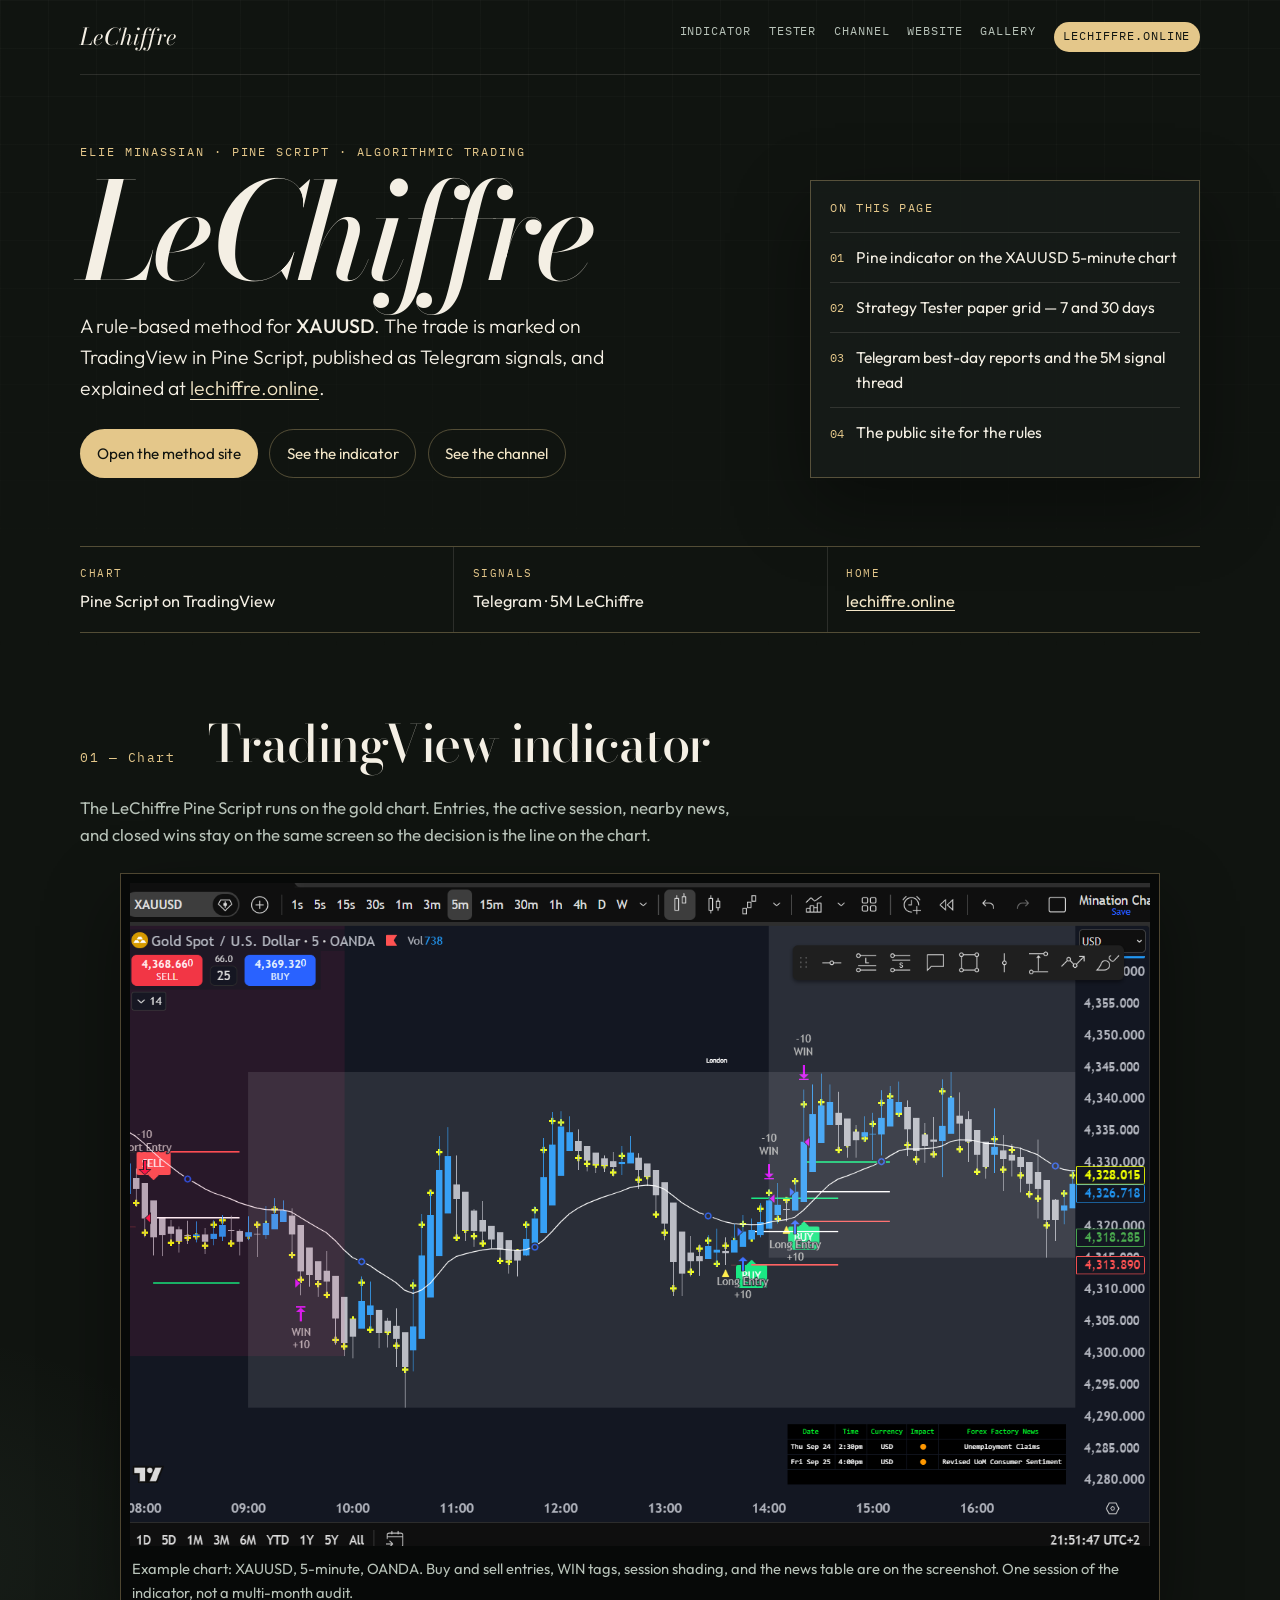
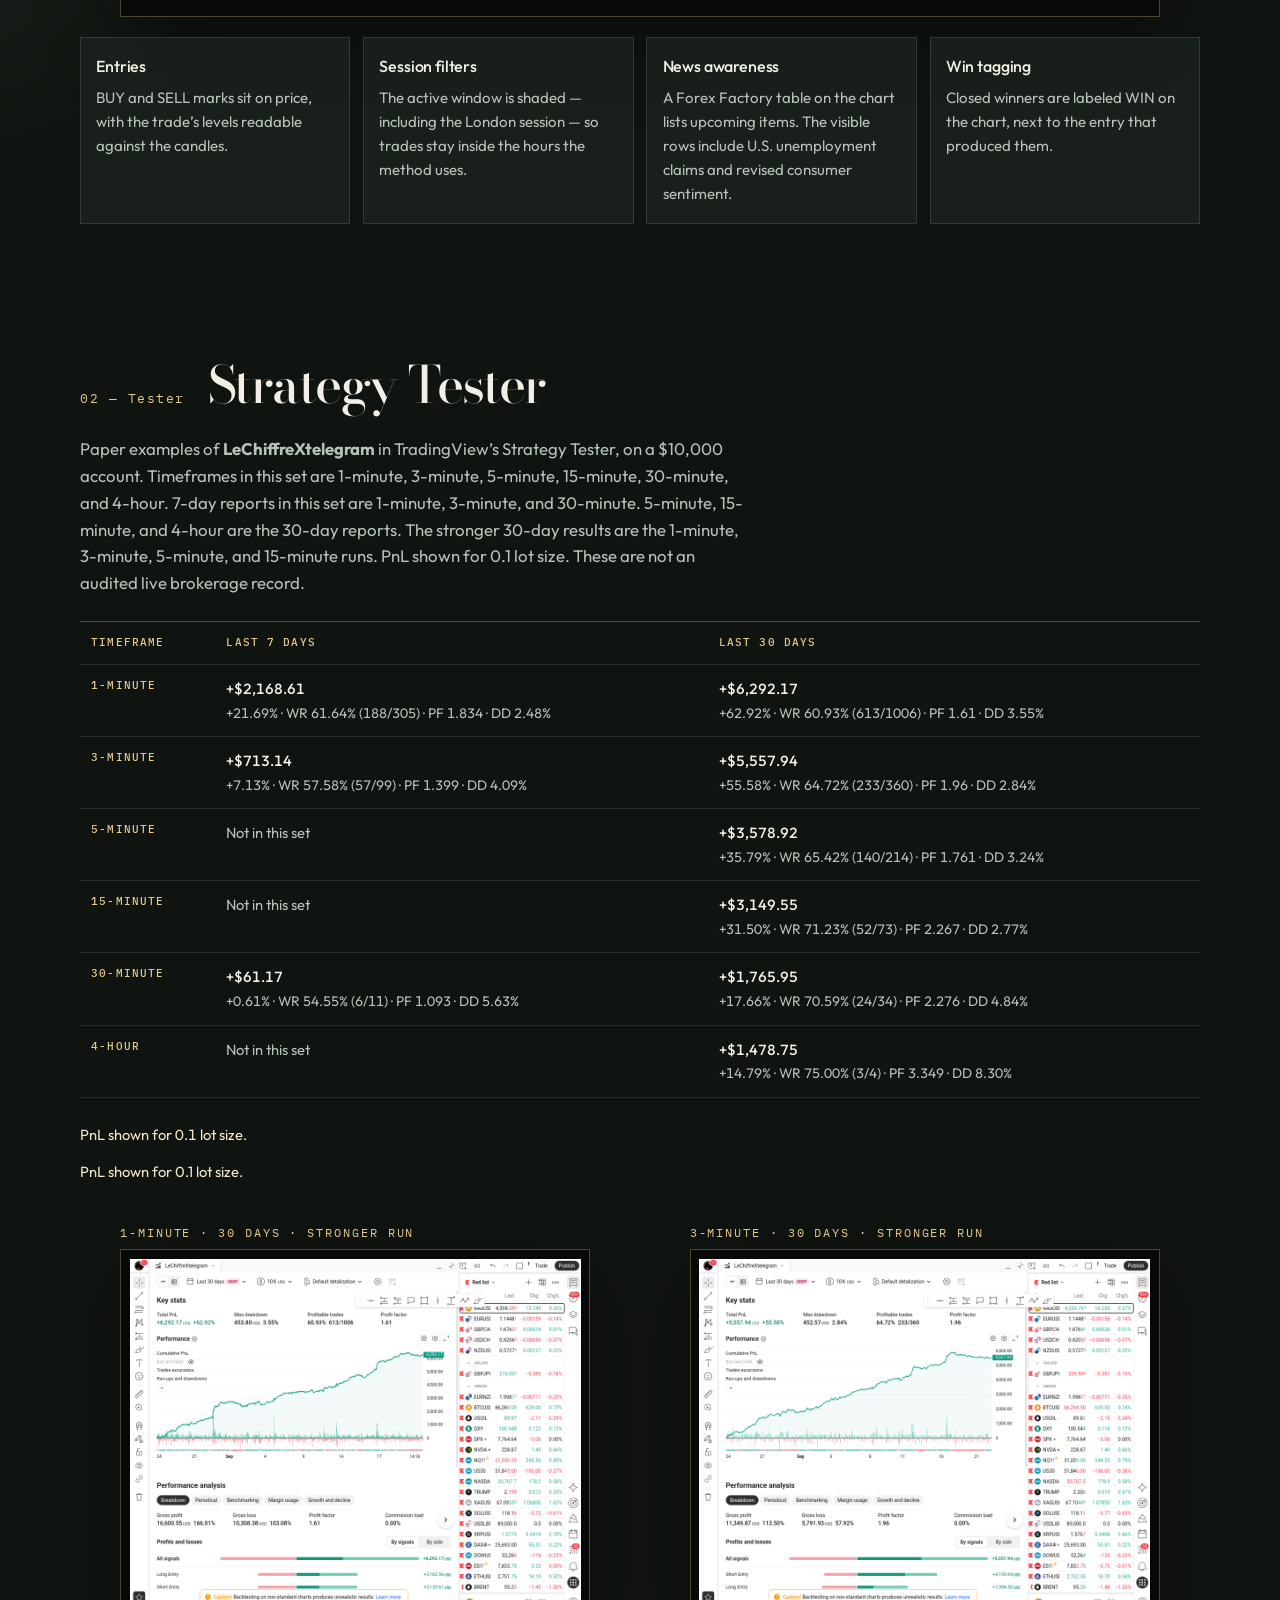
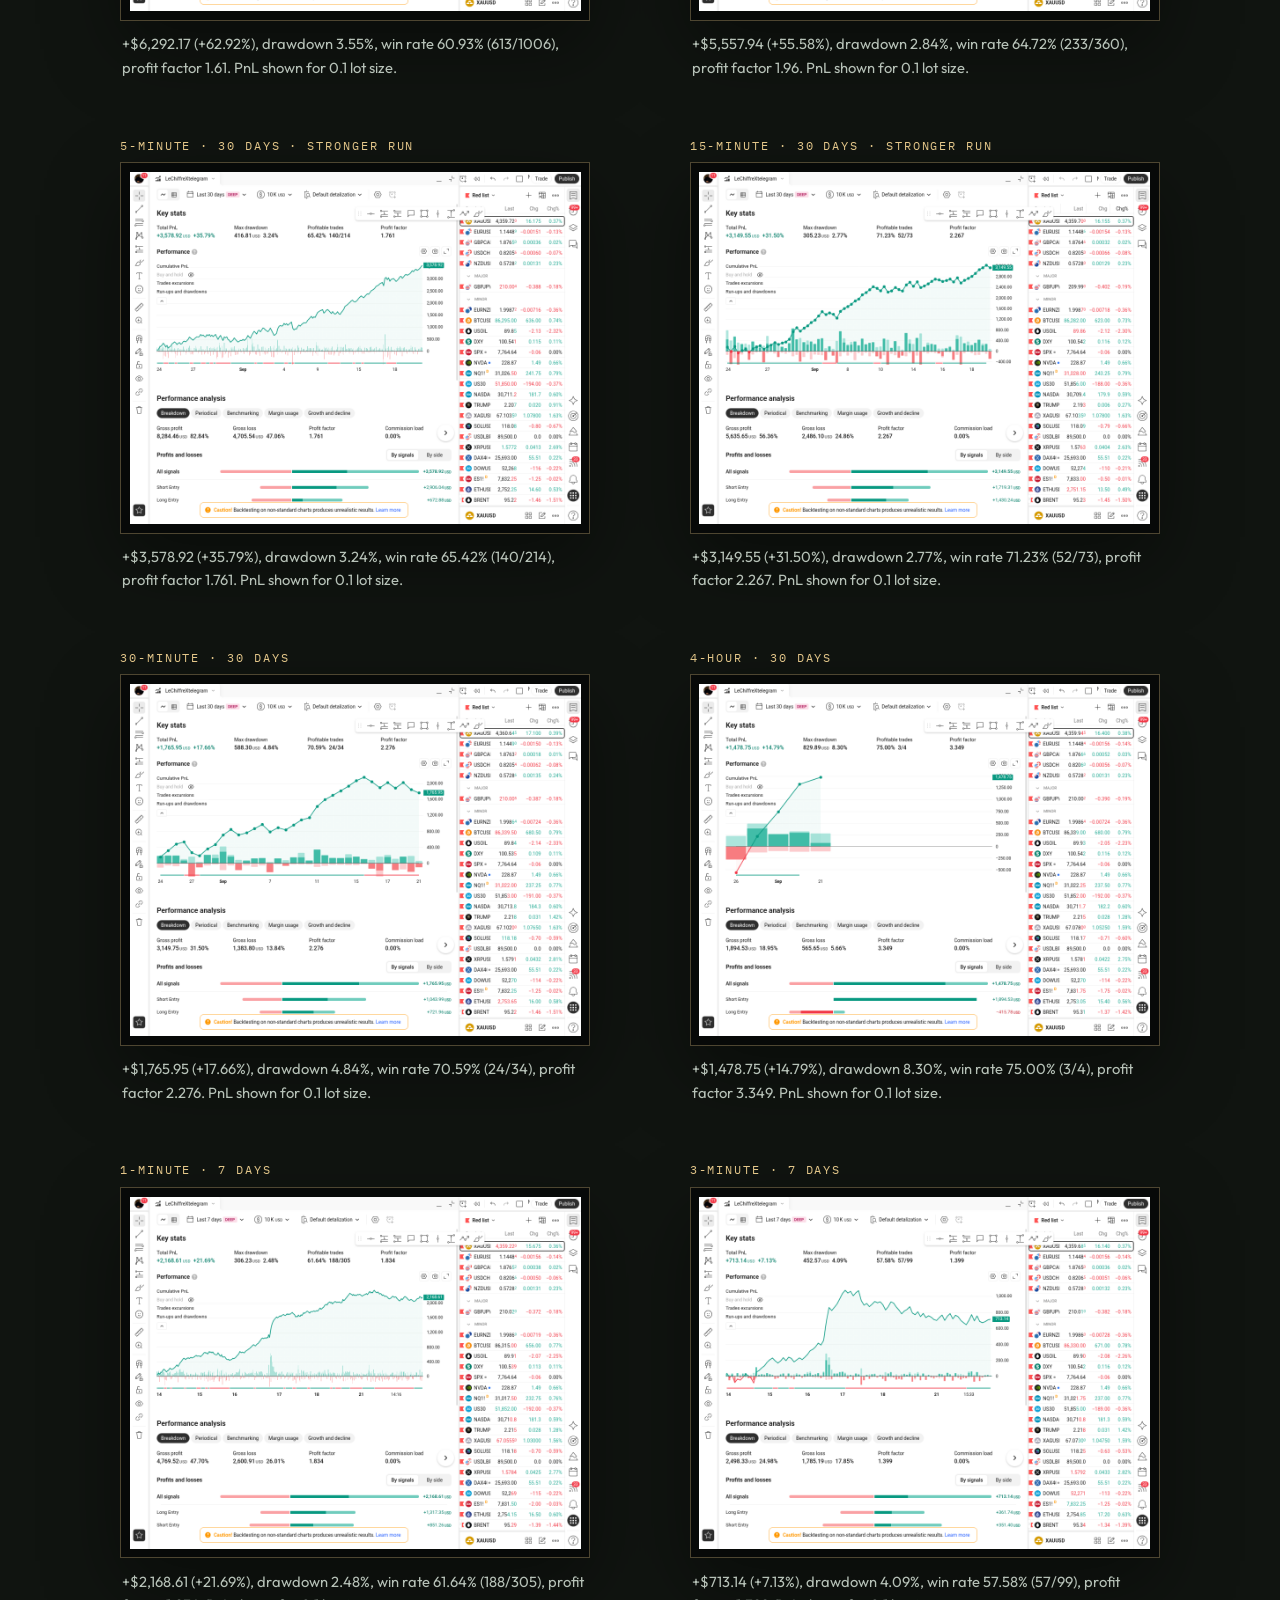
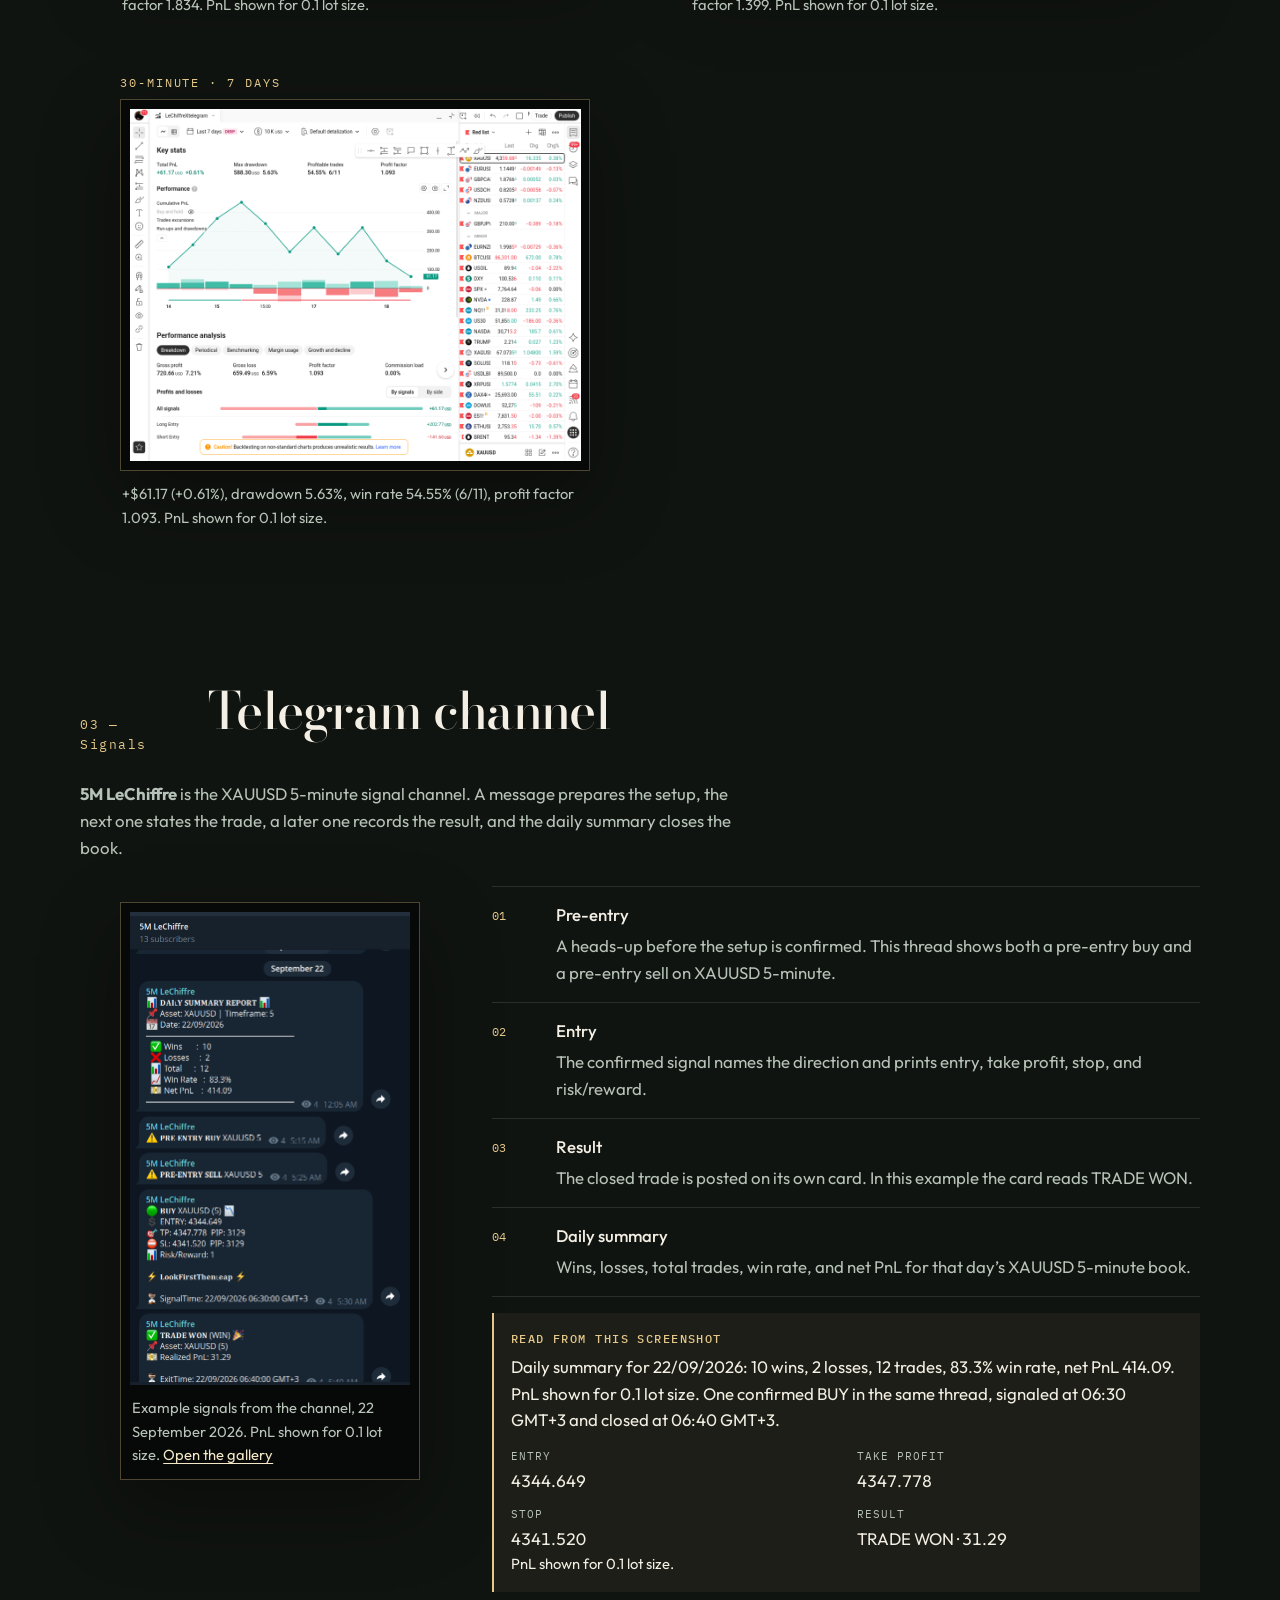
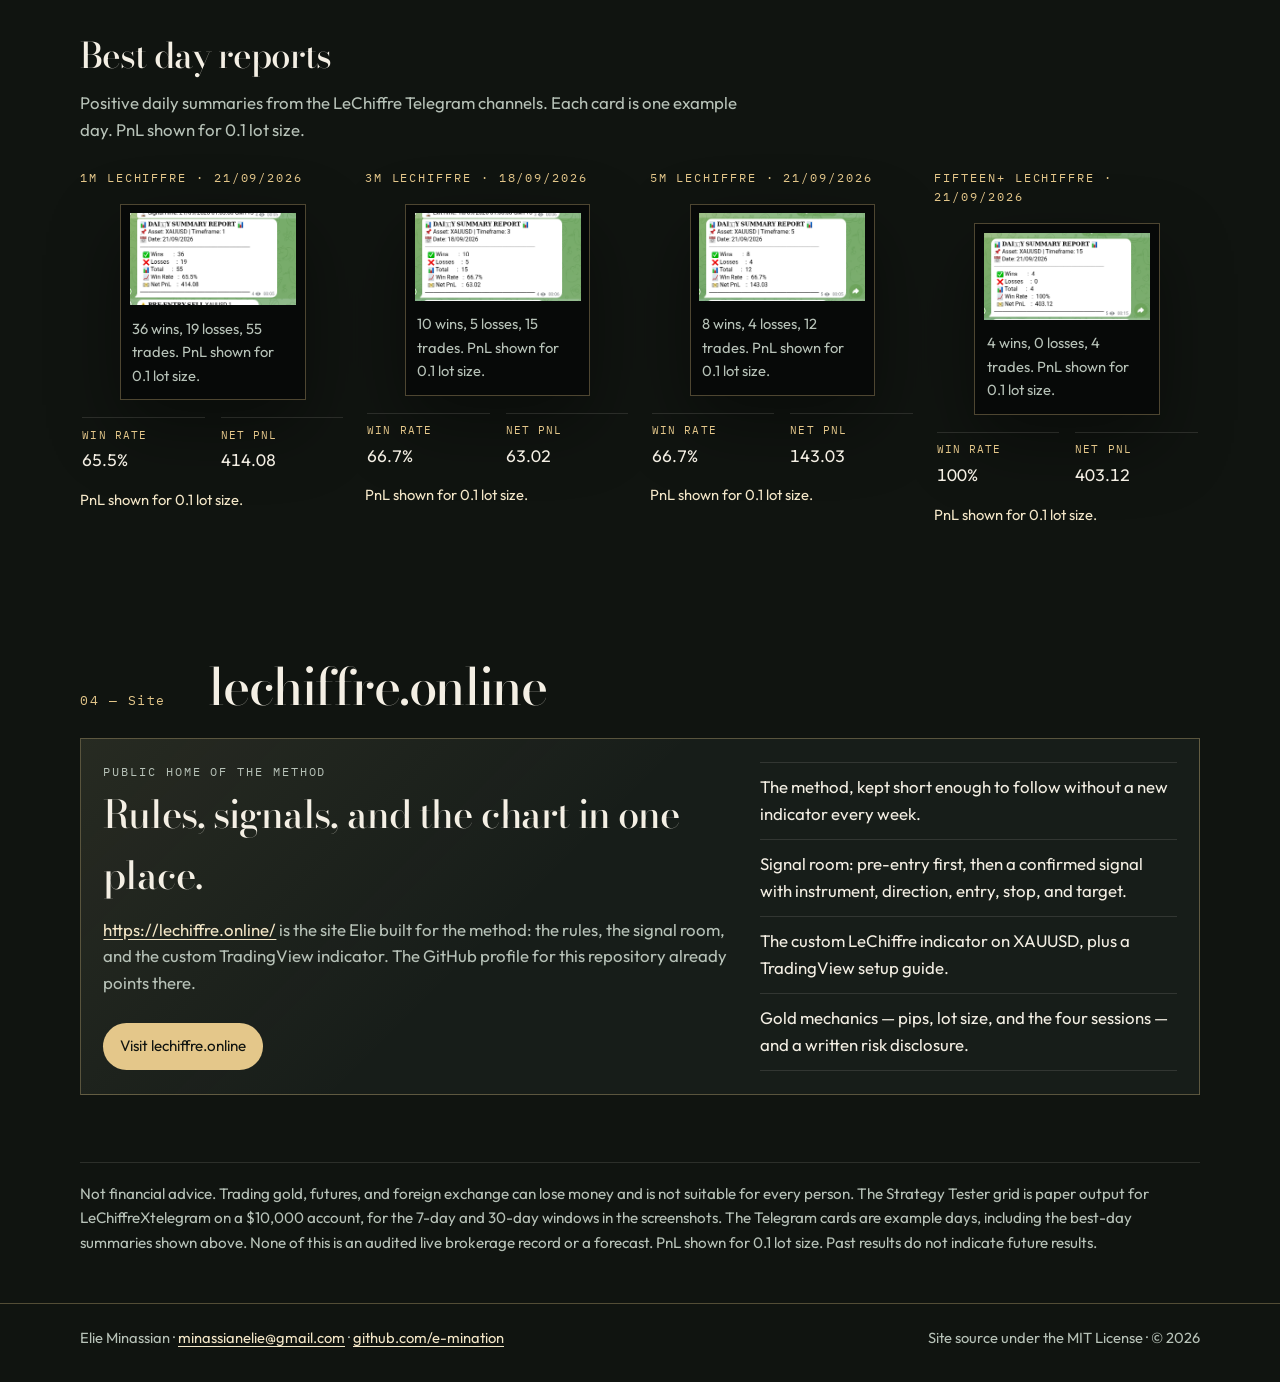
==== commit 428ddb65: "Remove the 15-minute and 4-hour 7-day Strategy Tester cards. Drop those two reports from the page, t" ====
--- a/index.html
+++ b/index.html
@@ -157,9 +157,10 @@
           <p class="intro">
             Paper examples of <strong>LeChiffreXtelegram</strong> in TradingView’s
             Strategy Tester, on a $10,000 account. Timeframes in this set are
-            1-minute, 3-minute, 5-minute, 15-minute, 30-minute, and 4-hour, for
-            the last 7 days and the last 30 days. The 5-minute row is the 30-day
-            report. The stronger 30-day results are the 1-minute, 3-minute,
+            1-minute, 3-minute, 5-minute, 15-minute, 30-minute, and 4-hour.
+            7-day reports in this set are 1-minute, 3-minute, and 30-minute.
+            5-minute, 15-minute, and 4-hour are the 30-day reports. The stronger
+            30-day results are the 1-minute, 3-minute,
             5-minute, and 15-minute runs. PnL shown for 0.1 lot size. These are
             not an audited live brokerage record.
           </p>
@@ -191,7 +192,7 @@
                 </tr>
                 <tr>
                   <th scope="row">15-minute</th>
-                  <td><strong>+$345.65</strong> <span class="muted">+3.46% · WR 66.67% (14/21) · PF 1.391 · DD 4.15%</span></td>
+                  <td class="empty">Not in this set</td>
                   <td><strong>+$3,149.55</strong> <span class="muted">+31.50% · WR 71.23% (52/73) · PF 2.267 · DD 2.77%</span></td>
                 </tr>
                 <tr>
@@ -201,7 +202,7 @@
                 </tr>
                 <tr>
                   <th scope="row">4-hour</th>
-                  <td><strong>+$149.87</strong> <span class="muted">+1.50% · DD 2.10% · win rate and profit factor not printed</span></td>
+                  <td class="empty">Not in this set</td>
                   <td><strong>+$1,478.75</strong> <span class="muted">+14.79% · WR 75.00% (3/4) · PF 3.349 · DD 8.30%</span></td>
                 </tr>
               </tbody>
@@ -266,25 +267,11 @@
               <figcaption>+$713.14 (+7.13%), drawdown 4.09%, win rate 57.58% (57/99), profit factor 1.399. PnL shown for 0.1 lot size.</figcaption>
             </figure>
             <figure>
-              <p class="kicker">15-minute · 7 days</p>
-              <div class="frame">
-                <img src="assets/strategy/xauusd-15m-7d.png" width="1024" height="800" alt="Strategy Tester paper report, LeChiffreXtelegram, XAUUSD 15-minute, last 7 days. Total PnL +345.65 USD, win rate 66.67 percent, profit factor 1.391." />
-              </div>
-              <figcaption>+$345.65 (+3.46%), drawdown 4.15%, win rate 66.67% (14/21), profit factor 1.391. PnL shown for 0.1 lot size.</figcaption>
-            </figure>
-            <figure>
               <p class="kicker">30-minute · 7 days</p>
               <div class="frame">
                 <img src="assets/strategy/xauusd-30m-7d.png" width="1024" height="800" alt="Strategy Tester paper report, LeChiffreXtelegram, XAUUSD 30-minute, last 7 days. Total PnL +61.17 USD, win rate 54.55 percent, profit factor 1.093." />
               </div>
               <figcaption>+$61.17 (+0.61%), drawdown 5.63%, win rate 54.55% (6/11), profit factor 1.093. PnL shown for 0.1 lot size.</figcaption>
-            </figure>
-            <figure>
-              <p class="kicker">4-hour · 7 days</p>
-              <div class="frame">
-                <img src="assets/strategy/xauusd-4h-7d.png" width="1024" height="800" alt="Strategy Tester paper report, LeChiffreXtelegram, XAUUSD 4-hour, last 7 days. Total PnL +149.87 USD, max drawdown 2.10 percent. Win rate and profit factor are not printed." />
-              </div>
-              <figcaption>+$149.87 (+1.50%), drawdown 2.10%. Win rate and profit factor are blank on this report. PnL shown for 0.1 lot size.</figcaption>
             </figure>
           </div>
         </div>
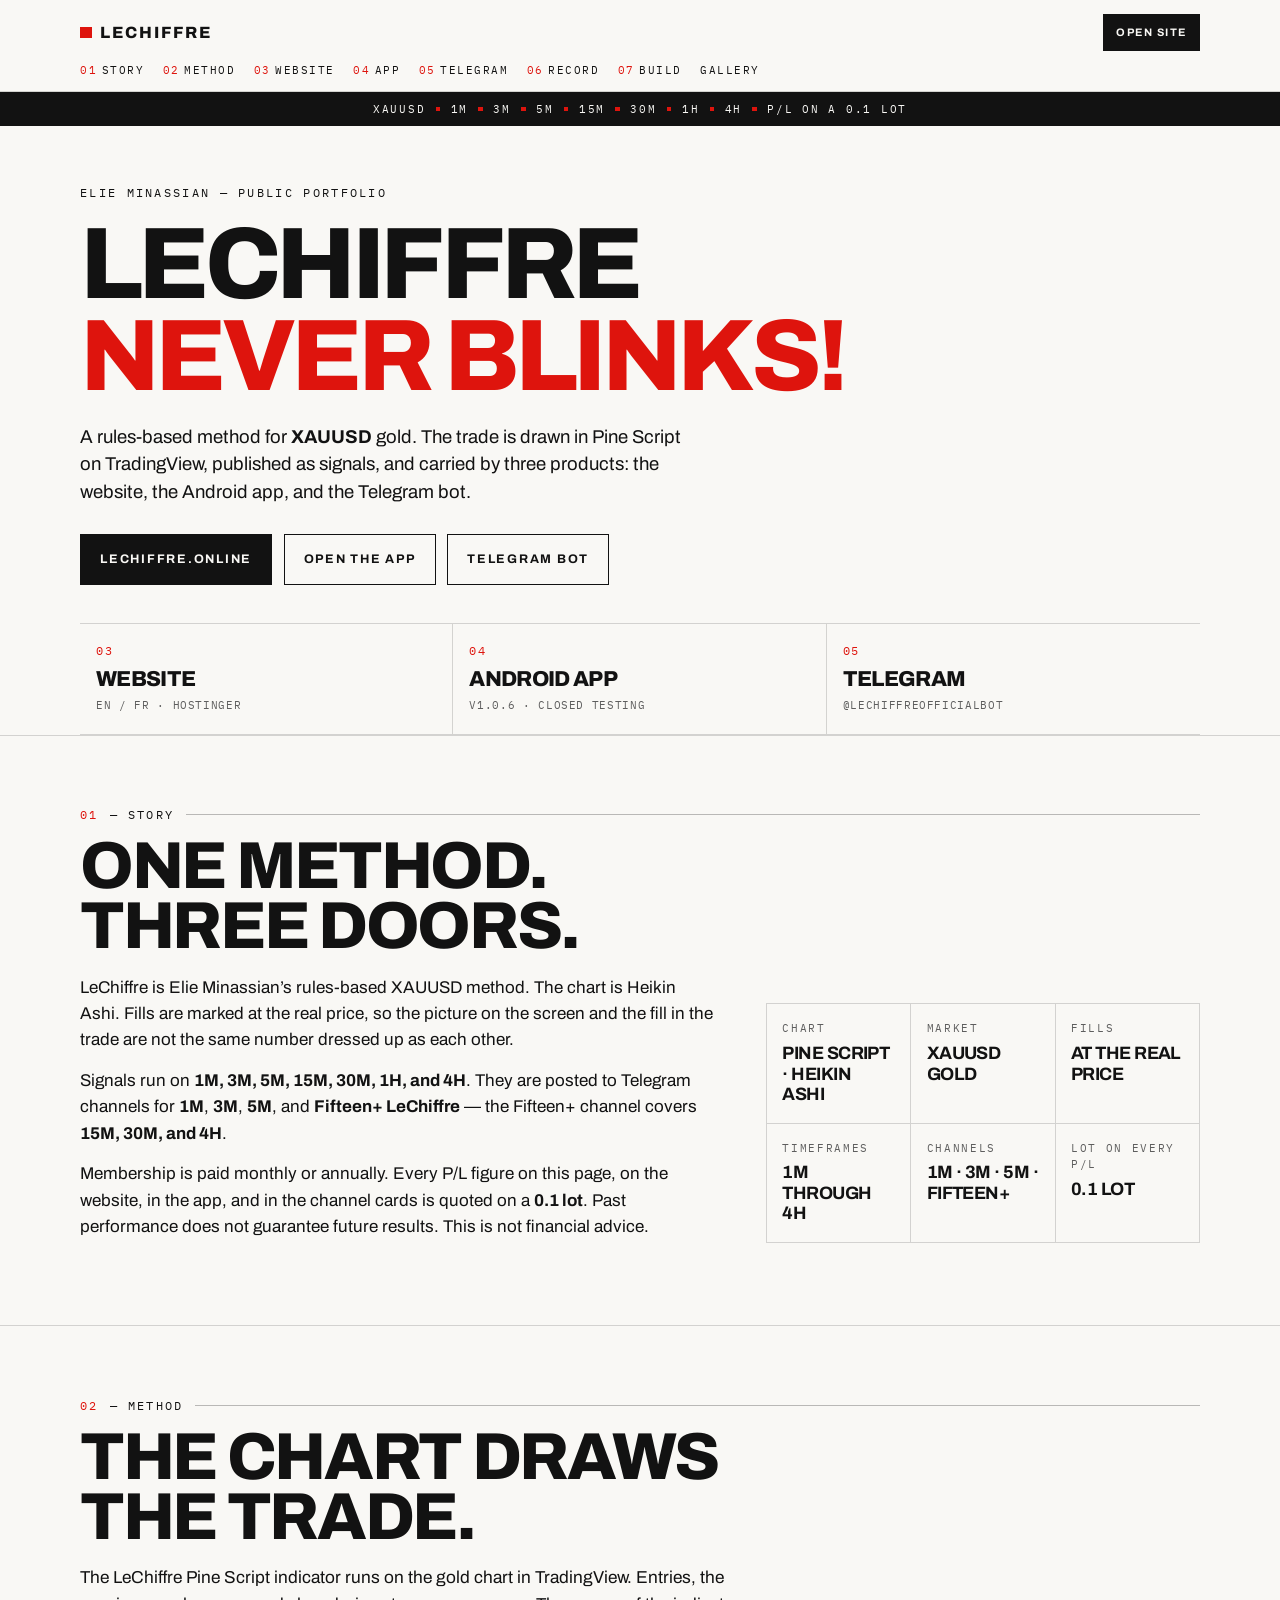
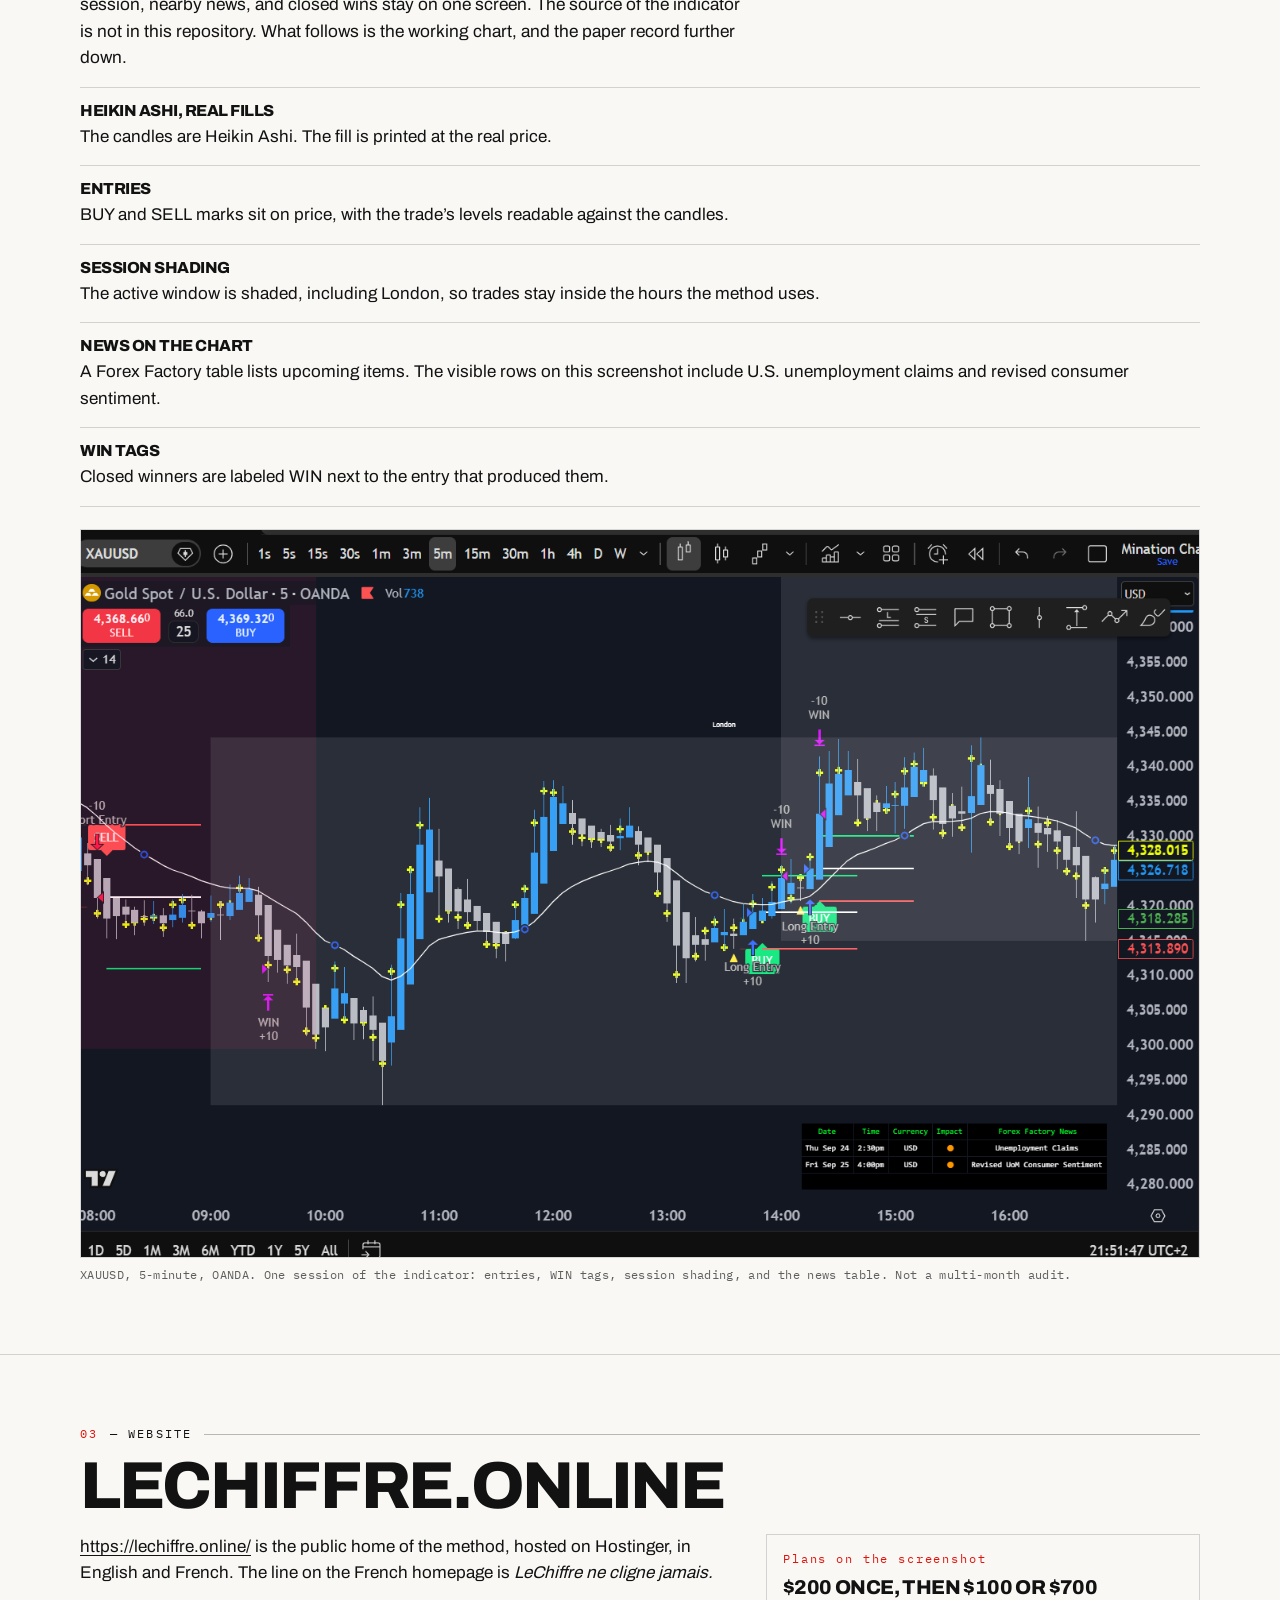
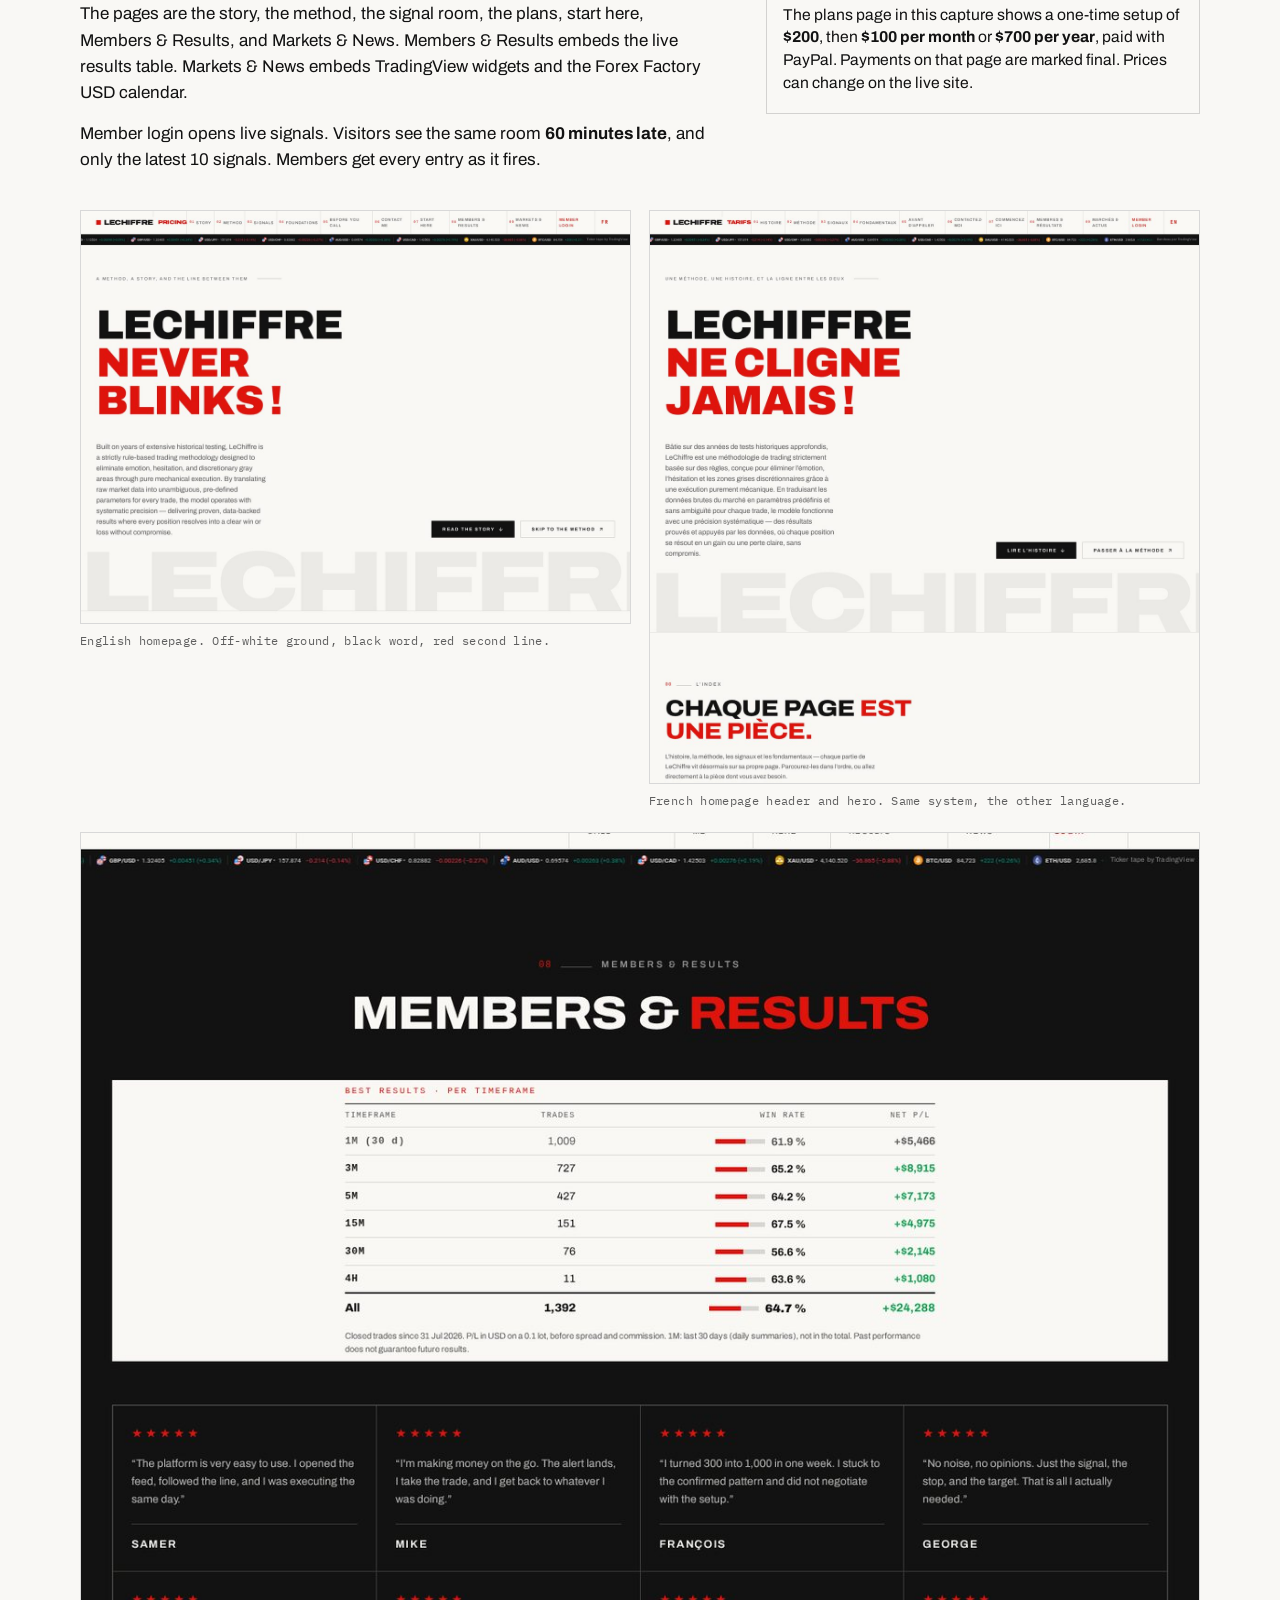
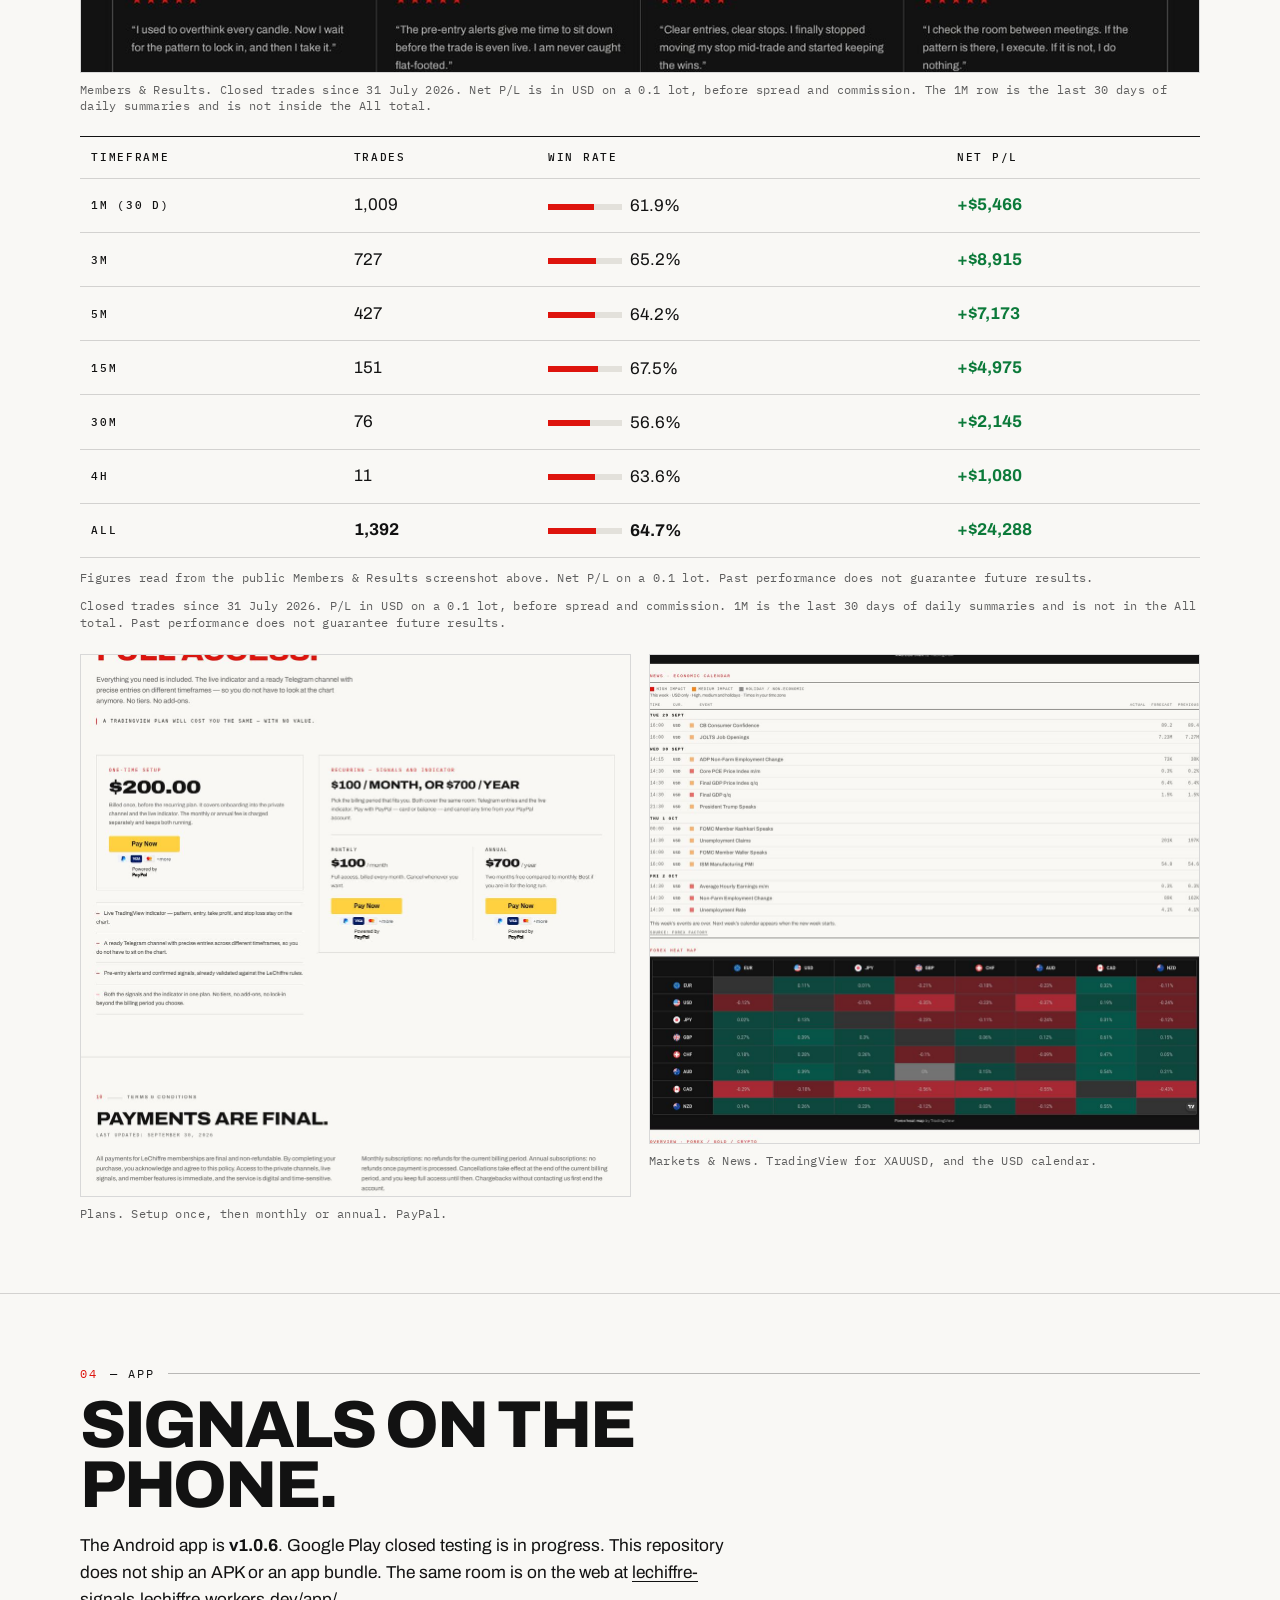
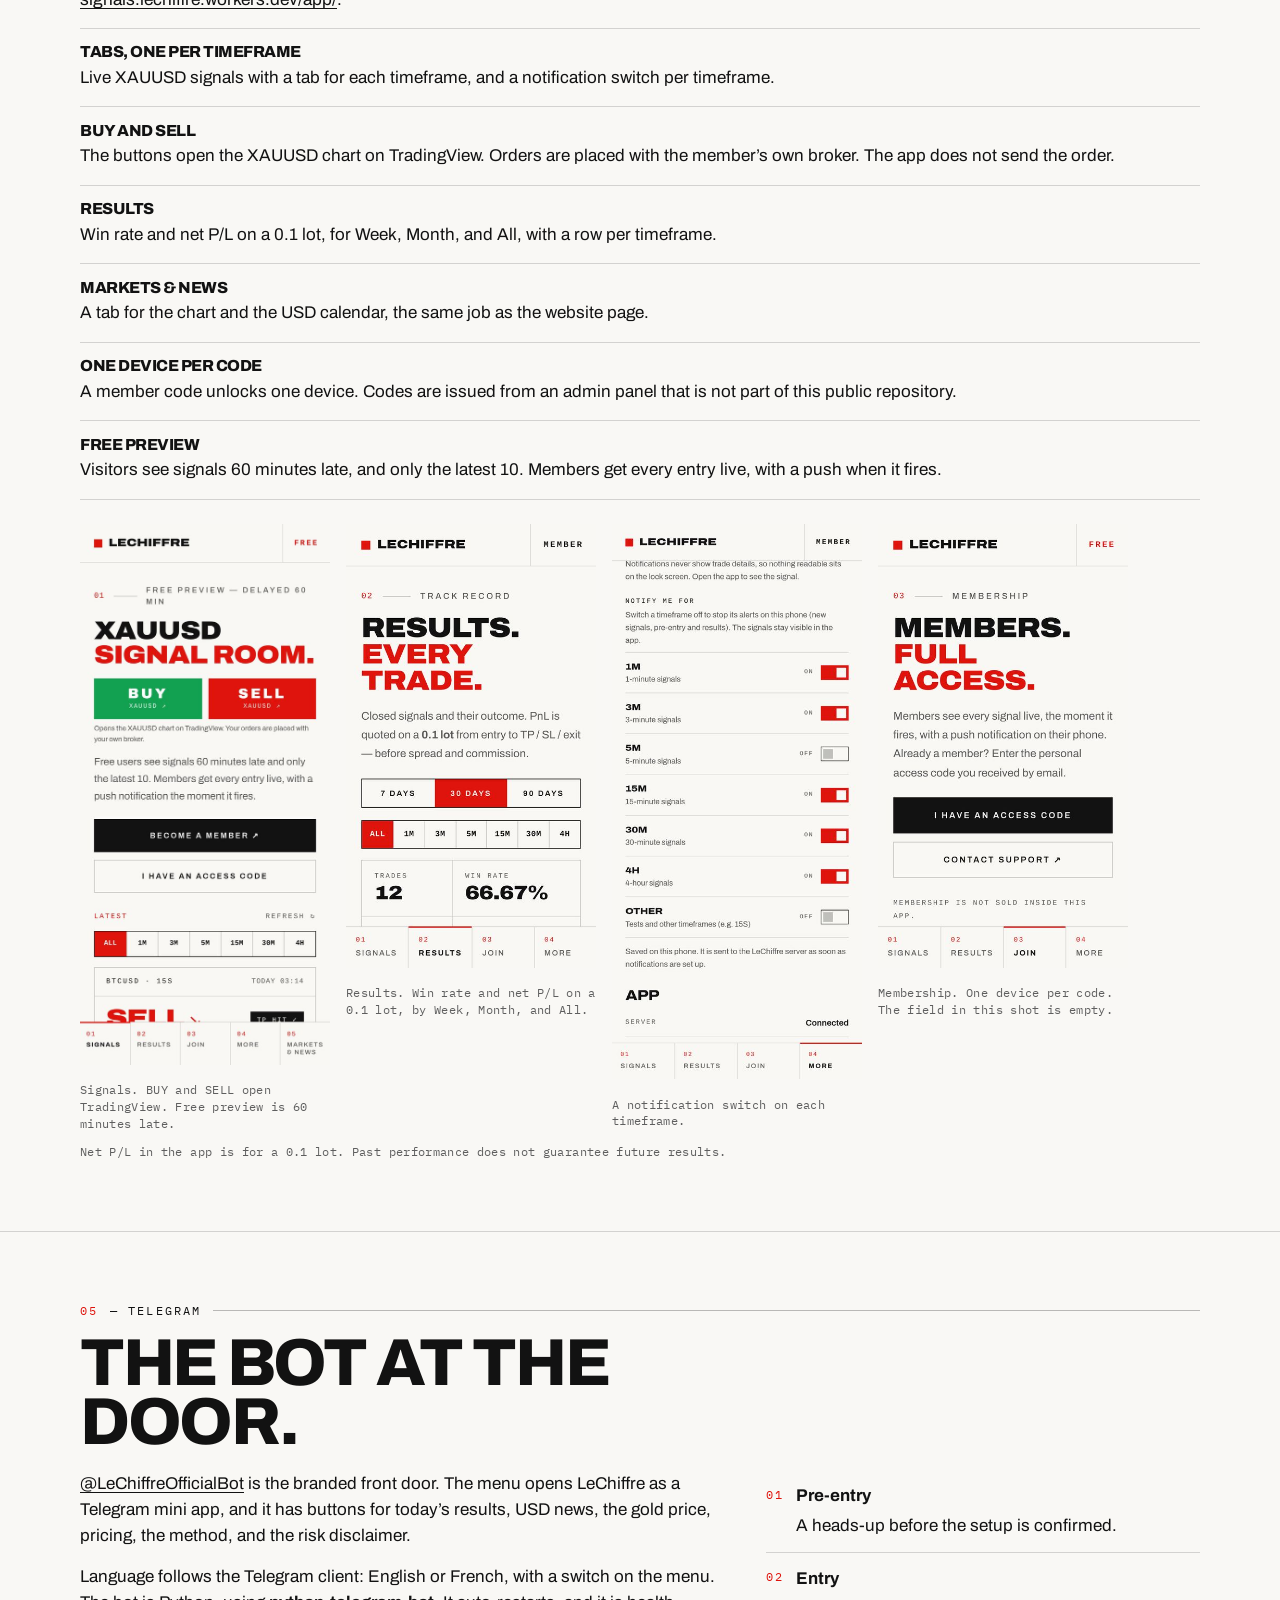
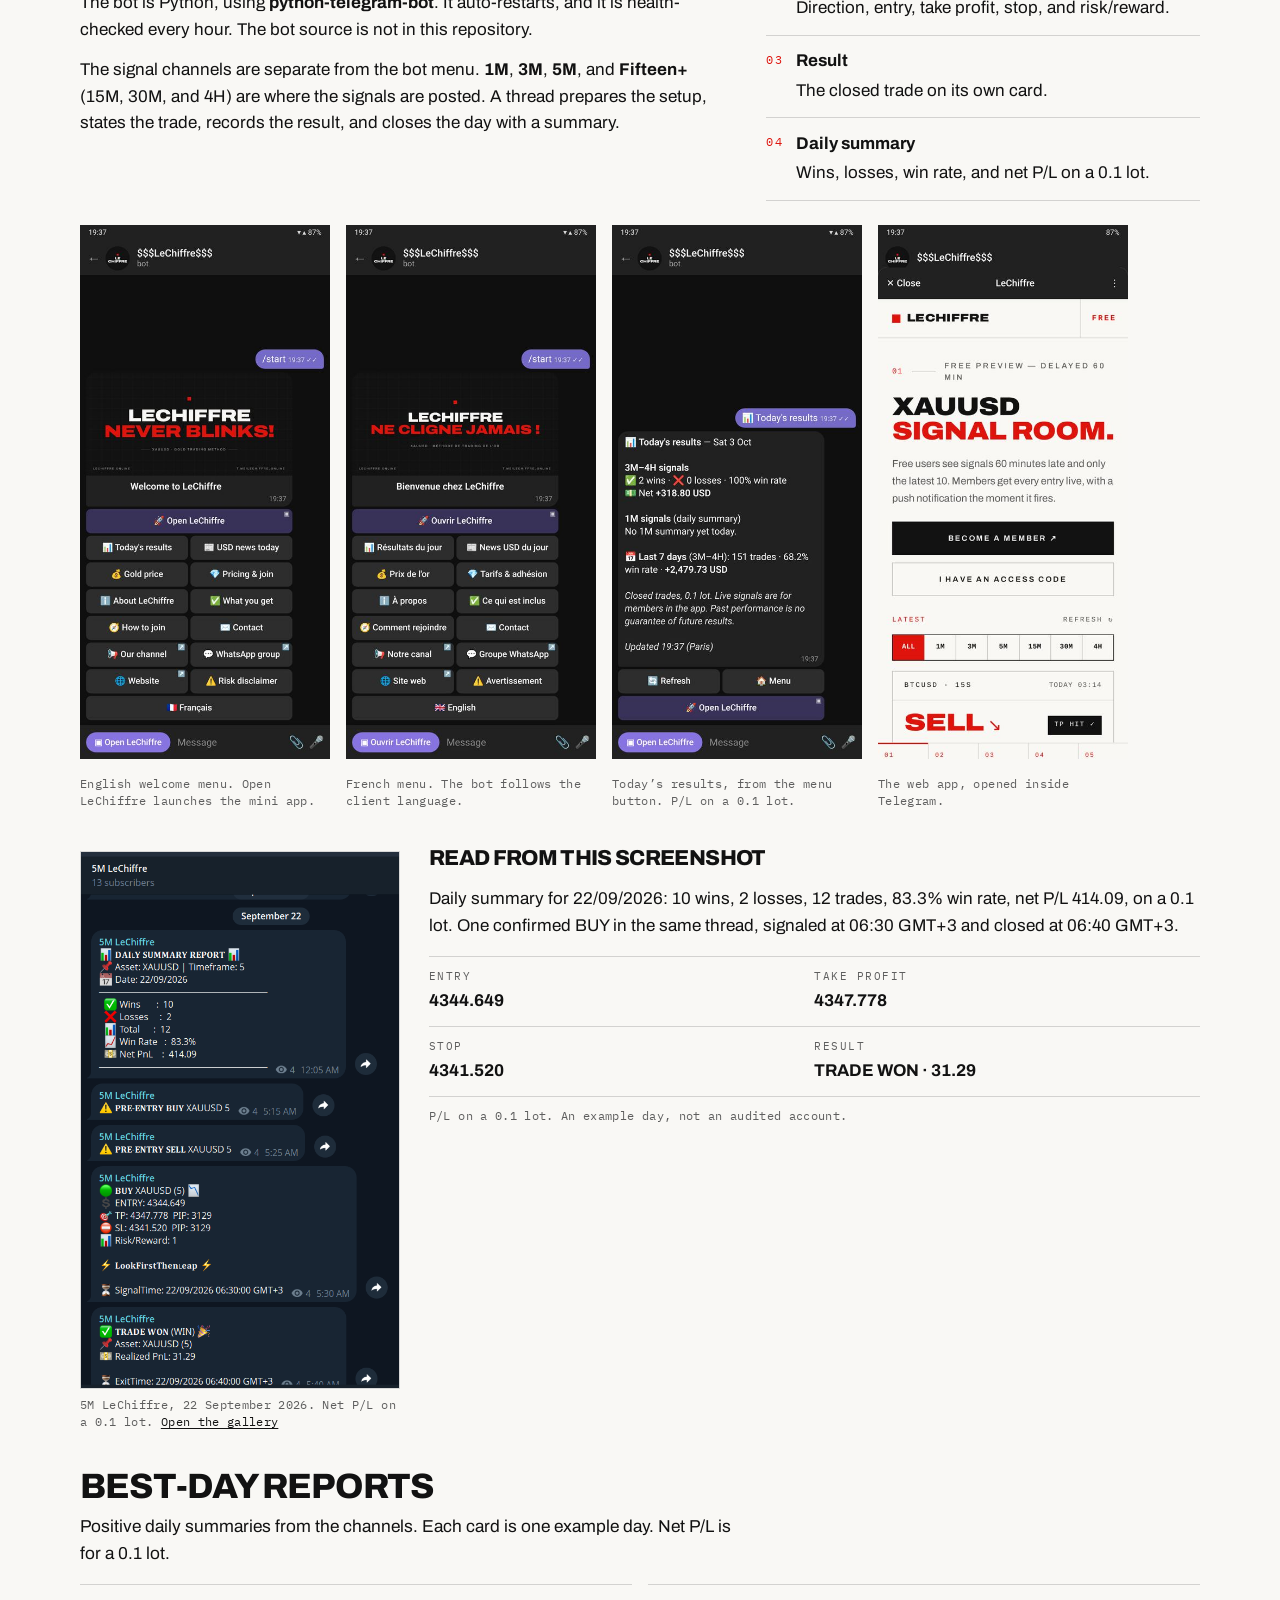
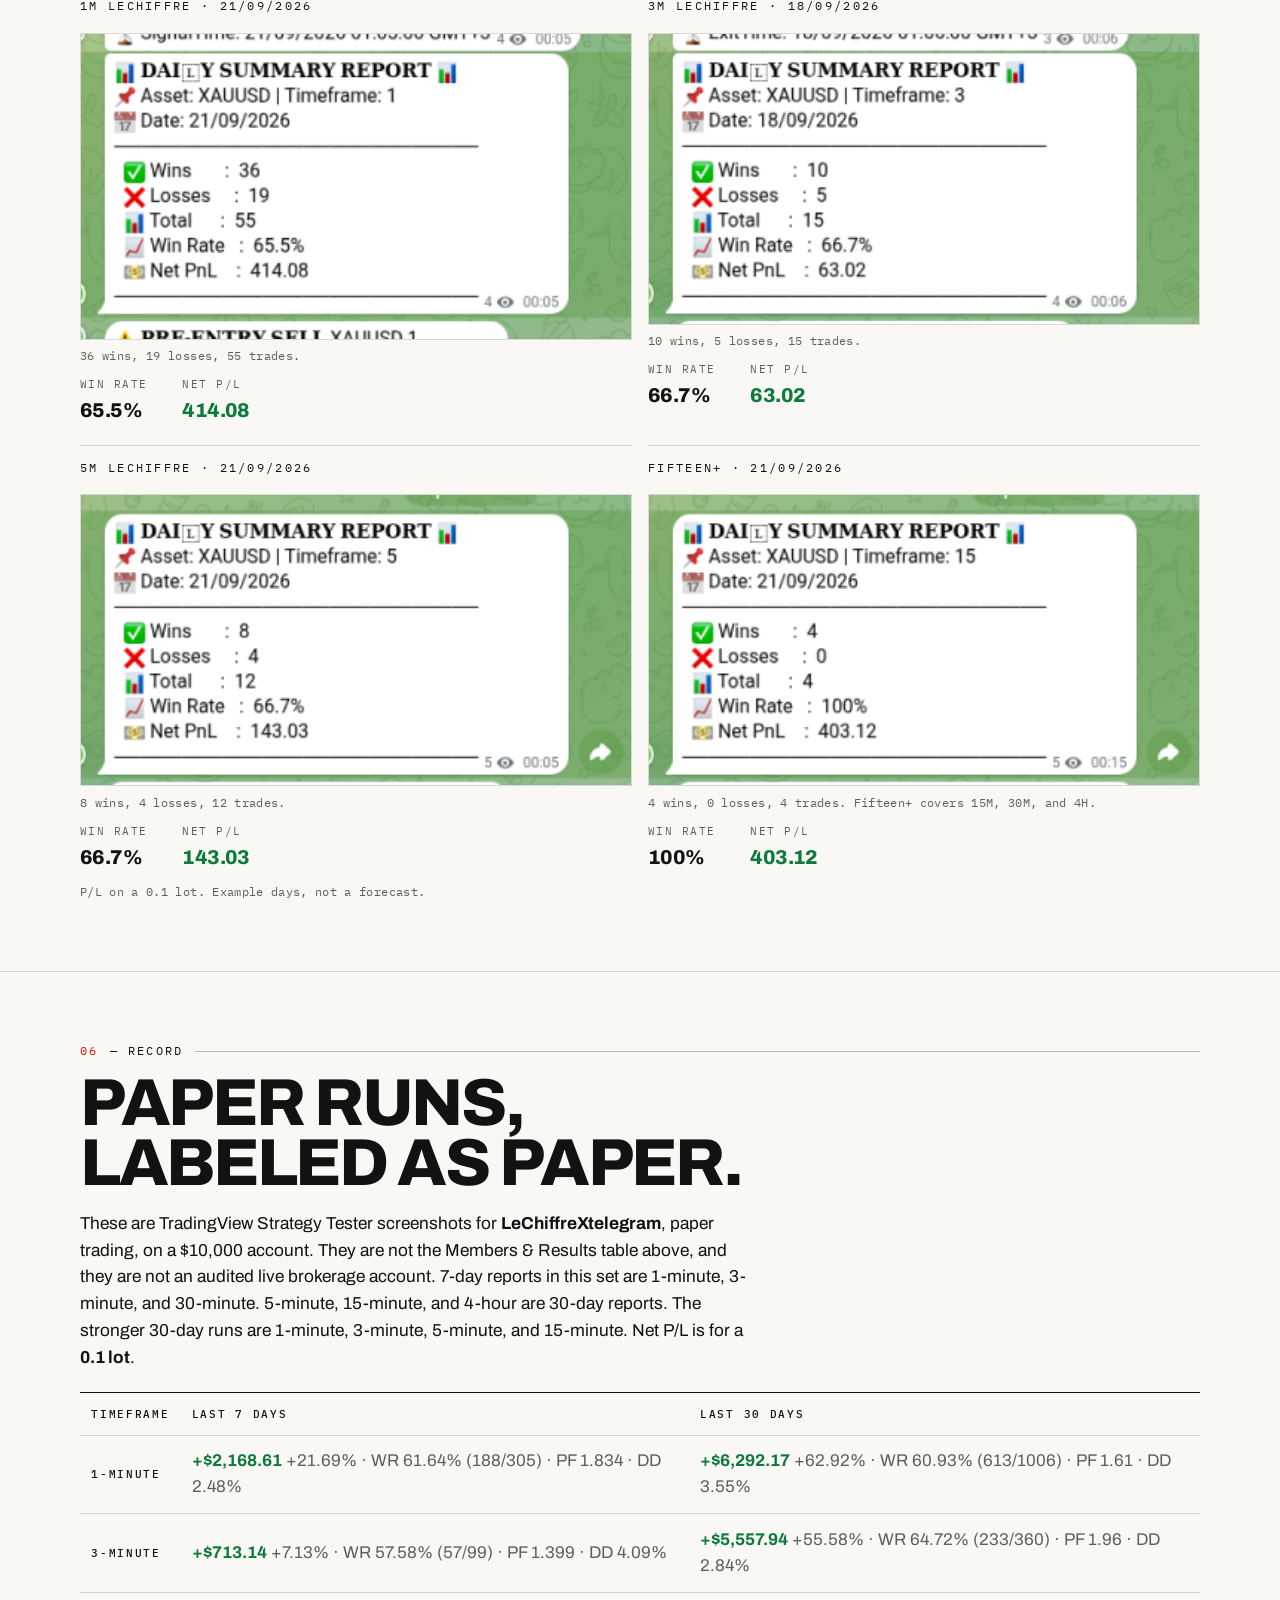
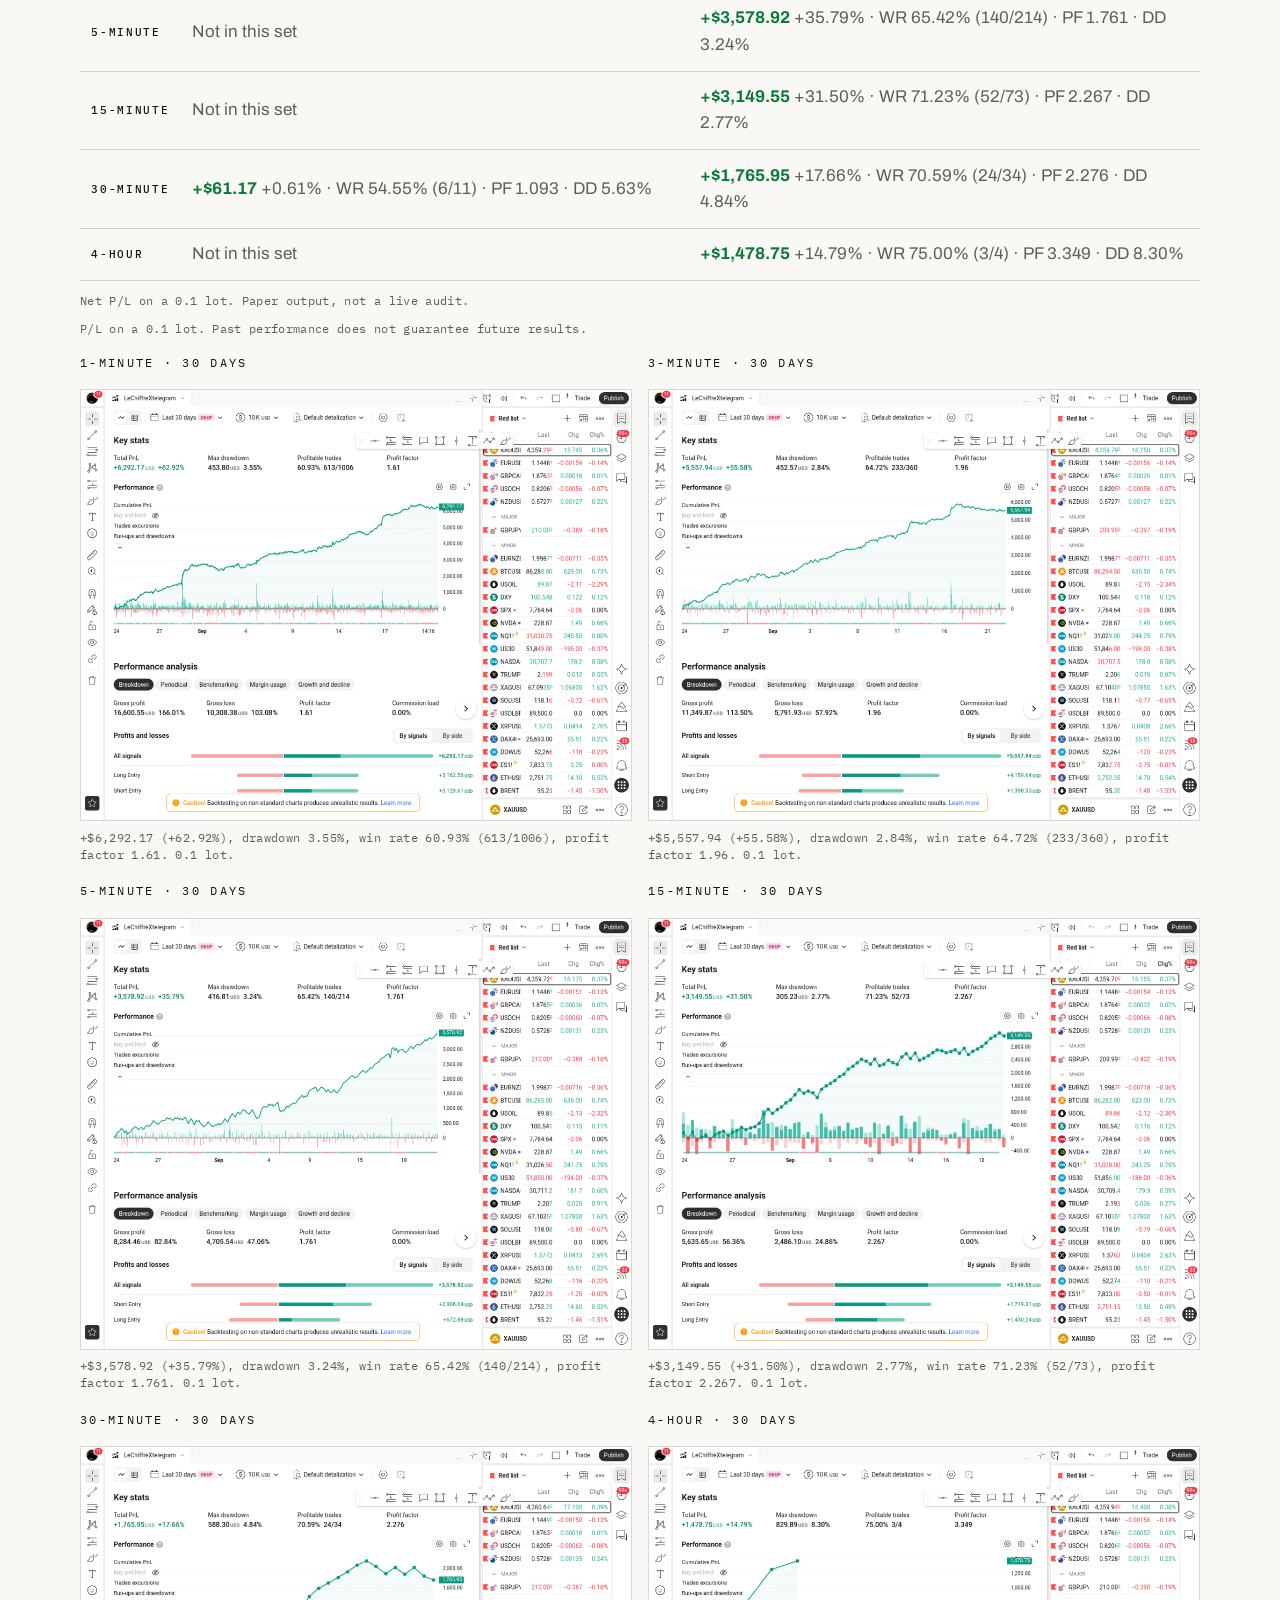
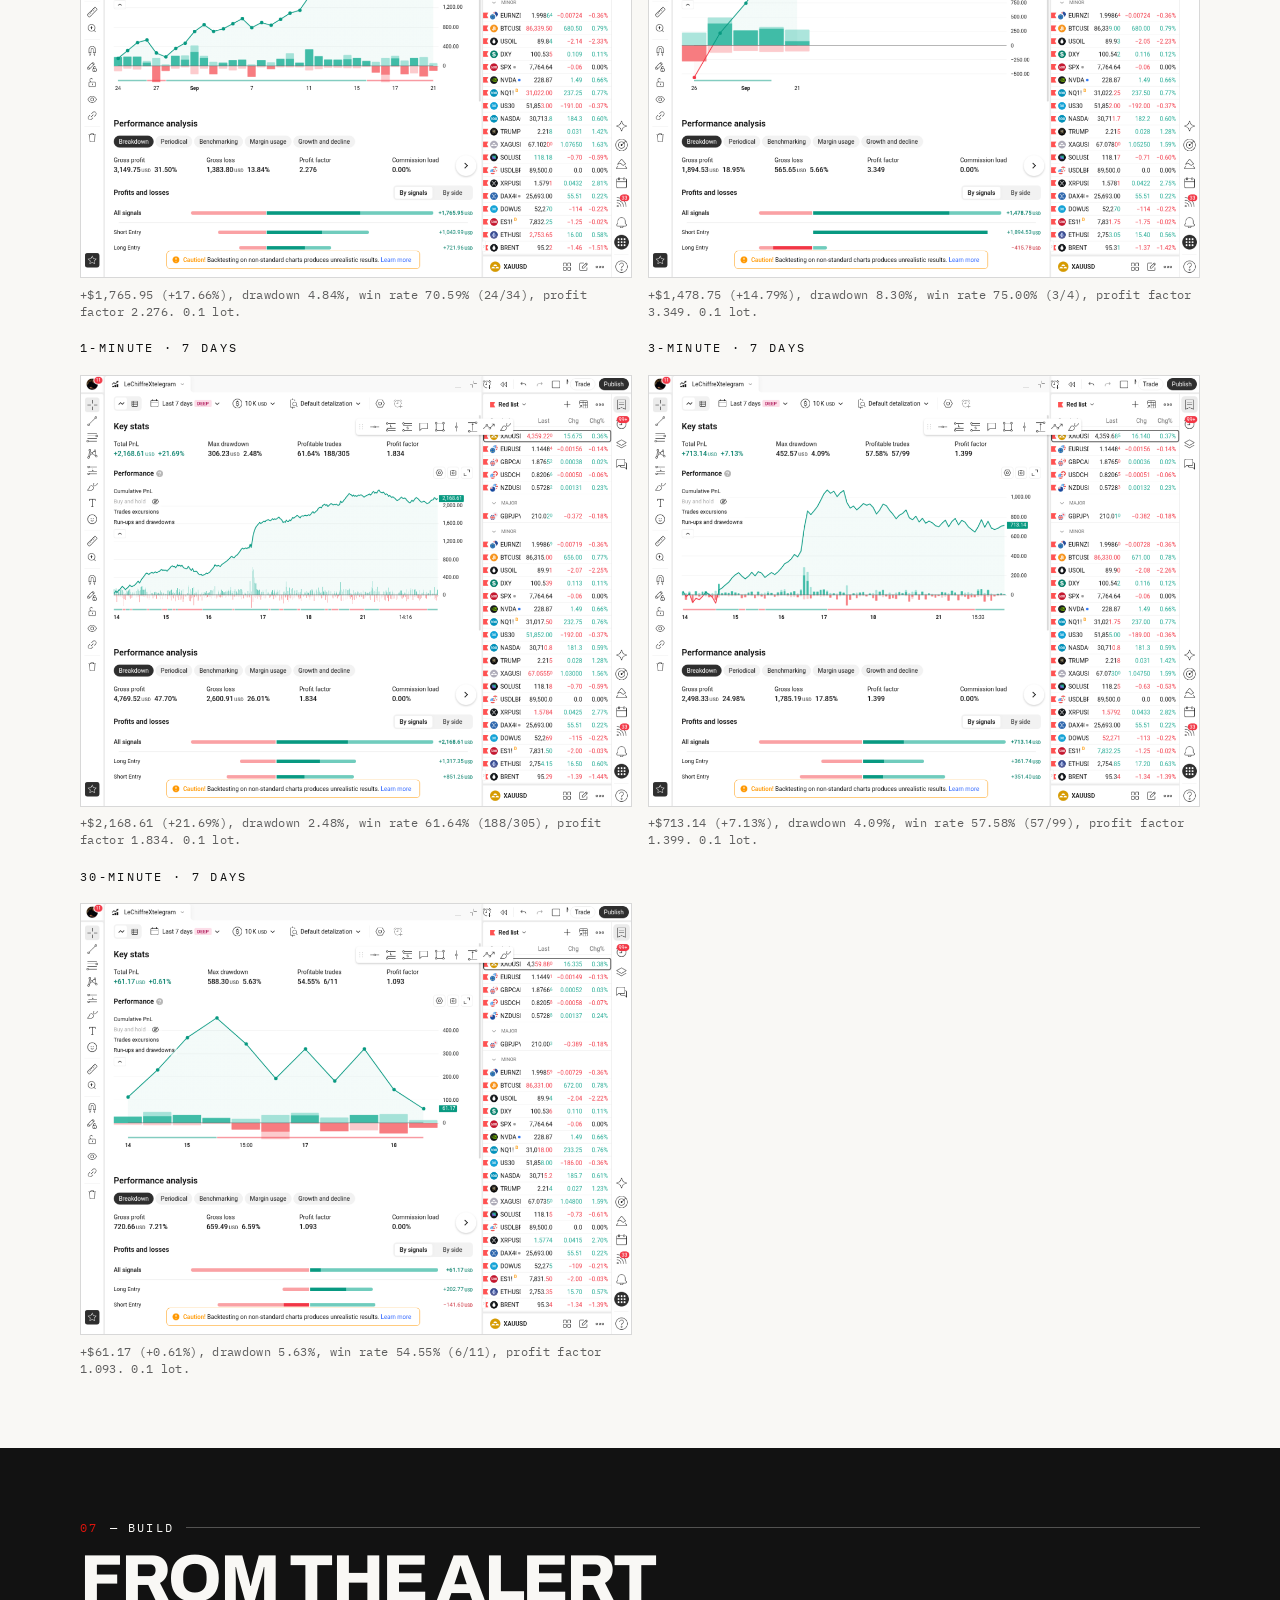
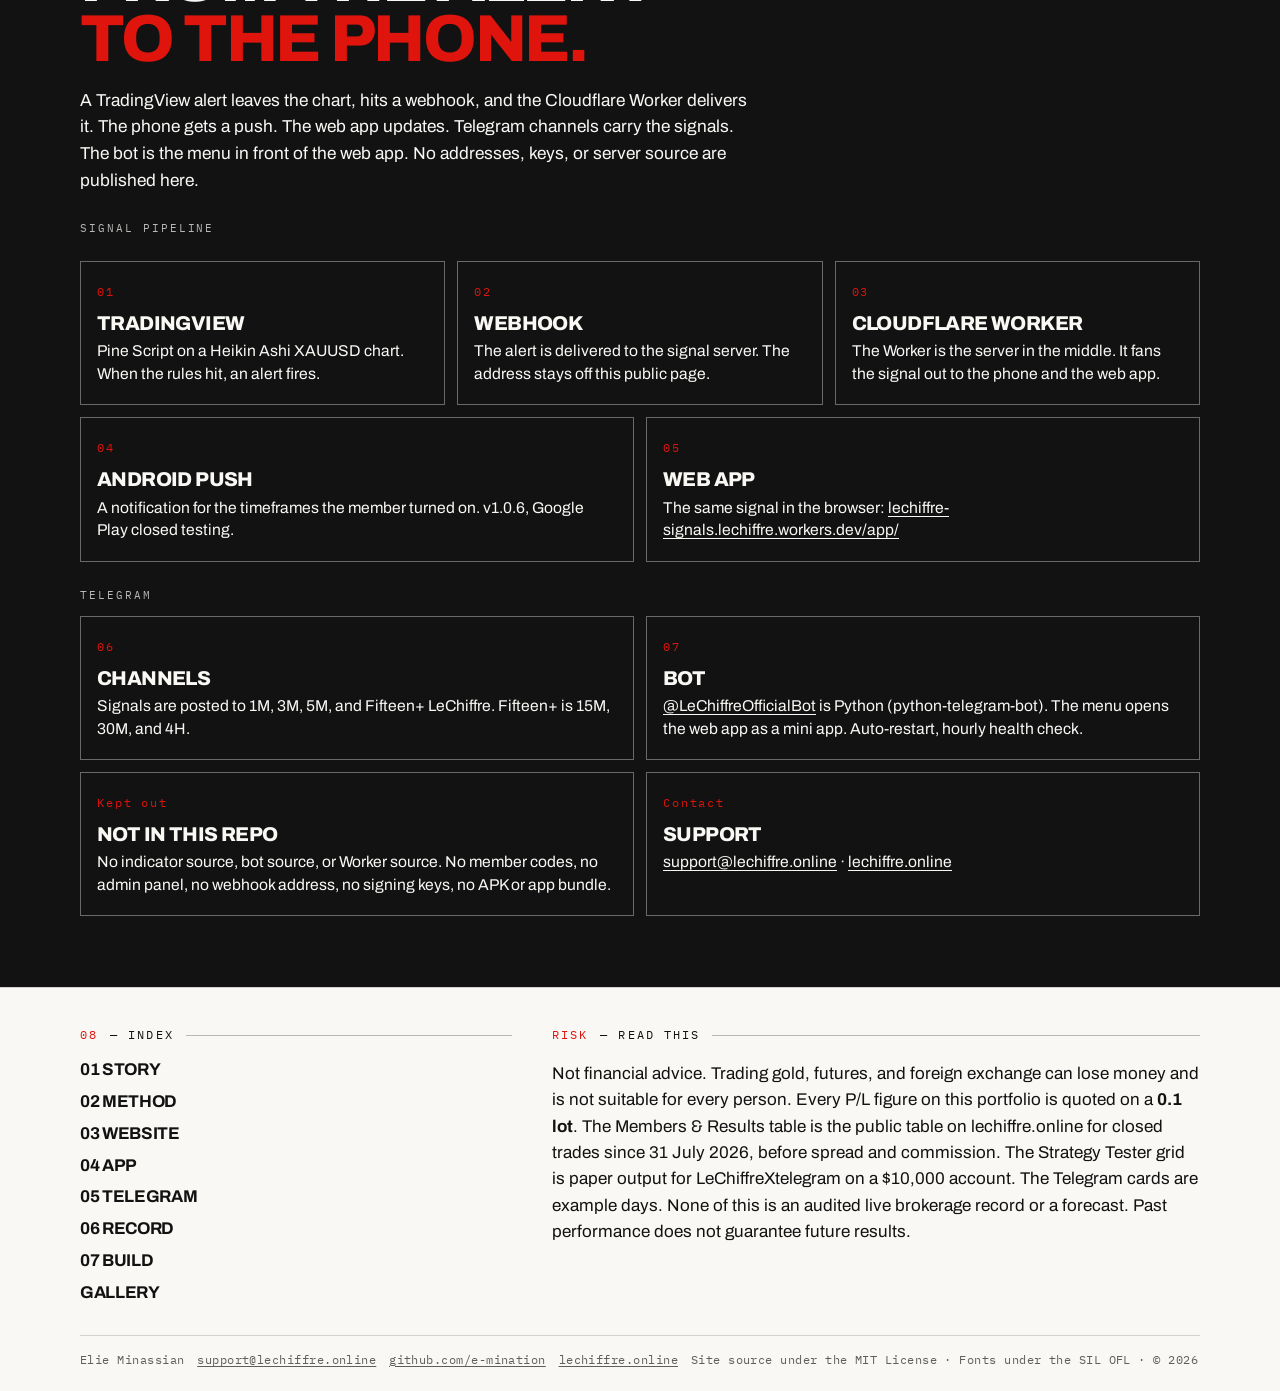
==== commit c530fd0b: "Showcase the full LeChiffre product in the live site's design. Rebuild the README and GitHub Pages a" ====
--- a/index.html
+++ b/index.html
@@ -3,118 +3,197 @@
   <head>
     <meta charset="utf-8" />
     <meta name="viewport" content="width=device-width, initial-scale=1" />
-    <title>LeChiffre — Pine Script &amp; XAUUSD signals by Elie Minassian</title>
+    <title>LeChiffre — XAUUSD method, website, app, and Telegram</title>
     <meta
       name="description"
-      content="Portfolio of Elie Minassian: the LeChiffre rule-based XAUUSD method, a Pine Script indicator on TradingView, the 5M LeChiffre Telegram channel, and lechiffre.online."
+      content="Public portfolio of Elie Minassian: LeChiffre, a rules-based XAUUSD method. Pine Script on TradingView, lechiffre.online, the Android app, and the Telegram bot."
     />
     <meta name="author" content="Elie Minassian" />
-    <meta name="theme-color" content="#101410" />
+    <meta name="theme-color" content="#F9F8F5" />
     <link rel="canonical" href="https://e-mination.github.io/lechiffre-trading/" />
-    <meta property="og:title" content="LeChiffre — rule-based XAUUSD method" />
+    <meta property="og:title" content="LeChiffre never blinks." />
     <meta
       property="og:description"
-      content="Pine Script on TradingView, Telegram signals, and the site at lechiffre.online. Built by Elie Minassian."
+      content="Rules-based XAUUSD method by Elie Minassian. Website, Android app, and Telegram bot. P/L quoted on a 0.1 lot."
     />
     <meta property="og:type" content="website" />
     <meta property="og:url" content="https://e-mination.github.io/lechiffre-trading/" />
-    <meta property="og:image" content="https://e-mination.github.io/lechiffre-trading/assets/tradingview-indicator-xauusd.png" />
+    <meta property="og:image" content="https://e-mination.github.io/lechiffre-trading/assets/showcase/og.jpg" />
     <link rel="icon" href="assets/favicon.svg" type="image/svg+xml" />
-    <link rel="preconnect" href="https://fonts.googleapis.com" />
-    <link rel="preconnect" href="https://fonts.gstatic.com" crossorigin />
-    <link
-      href="https://fonts.googleapis.com/css2?family=Bodoni+Moda:ital,opsz,wght@0,6..96,500;1,6..96,500&family=IBM+Plex+Mono:wght@400;500&family=Outfit:wght@300;400;500&display=swap"
-      rel="stylesheet"
-    />
     <link rel="stylesheet" href="css/styles.css" />
     <script type="application/ld+json">
       {
         "@context": "https://schema.org",
-        "@type": "Person",
-        "name": "Elie Minassian",
-        "email": "mailto:minassianelie@gmail.com",
-        "url": "https://lechiffre.online/",
-        "jobTitle": "Pine Script developer",
-        "sameAs": [
-          "https://github.com/e-mination",
-          "https://lechiffre.online/"
-        ]
+        "@type": "WebSite",
+        "name": "LeChiffre portfolio",
+        "url": "https://e-mination.github.io/lechiffre-trading/",
+        "description": "Public portfolio of the LeChiffre XAUUSD method: website, Android app, and Telegram bot.",
+        "author": {
+          "@type": "Person",
+          "name": "Elie Minassian",
+          "url": "https://github.com/e-mination"
+        }
       }
     </script>
   </head>
   <body>
     <a class="skip" href="#main">Skip to content</a>
     <header class="top">
-      <a class="brand" href="index.html">LeChiffre</a>
-      <nav class="nav" aria-label="Primary">
-        <a href="#indicator">Indicator</a>
-        <a href="#tester">Tester</a>
-        <a href="#channel">Channel</a>
-        <a href="#site">Website</a>
-        <a href="gallery.html">Gallery</a>
-        <a class="nav-cta" href="https://lechiffre.online/">lechiffre.online</a>
-      </nav>
+      <div class="wrap">
+        <div class="top-row">
+          <a class="brand" href="index.html"><span class="mark" aria-hidden="true"></span>LeChiffre</a>
+          <a class="btn small" href="https://lechiffre.online/">Open site</a>
+        </div>
+        <nav class="nav" aria-label="Primary">
+          <a href="#story"><span class="n">01</span>Story</a>
+          <a href="#method"><span class="n">02</span>Method</a>
+          <a href="#website"><span class="n">03</span>Website</a>
+          <a href="#app"><span class="n">04</span>App</a>
+          <a href="#telegram"><span class="n">05</span>Telegram</a>
+          <a href="#record"><span class="n">06</span>Record</a>
+          <a href="#build"><span class="n">07</span>Build</a>
+          <a href="gallery.html">Gallery</a>
+        </nav>
+      </div>
     </header>
+
+    <p class="tape">
+      XAUUSD<i></i>1M<i></i>3M<i></i>5M<i></i>15M<i></i>30M<i></i>1H<i></i>4H<i></i>P/L on a 0.1 lot
+    </p>
 
     <main id="main">
       <section class="hero">
-        <div class="wrap hero-grid">
-          <div>
-            <p class="kicker">Elie Minassian · Pine Script · Algorithmic trading</p>
-            <h1><span>LeChiffre</span></h1>
-            <p class="lede">
-              A rule-based method for <strong>XAUUSD</strong>. The trade is marked
-              on TradingView in Pine Script, published as Telegram signals, and
-              explained at
-              <a href="https://lechiffre.online/">lechiffre.online</a>.
-            </p>
-            <div class="actions">
-              <a class="button button-primary" href="https://lechiffre.online/">Open the method site</a>
-              <a class="button button-ghost" href="#indicator">See the indicator</a>
-              <a class="button button-ghost" href="#channel">See the channel</a>
+        <div class="wrap">
+          <p class="kicker">Elie Minassian — public portfolio</p>
+          <h1>LeChiffre<span class="red">Never blinks!</span></h1>
+          <p class="lede">
+            A rules-based method for <strong>XAUUSD</strong> gold. The trade is drawn
+            in Pine Script on TradingView, published as signals, and carried by
+            three products: the website, the Android app, and the Telegram bot.
+          </p>
+          <div class="actions">
+            <a class="btn" href="https://lechiffre.online/">lechiffre.online</a>
+            <a class="btn ghost" href="https://lechiffre-signals.lechiffre.workers.dev/app/">Open the app</a>
+            <a class="btn ghost" href="https://t.me/LeChiffreOfficialBot">Telegram bot</a>
+          </div>
+        </div>
+      </section>
+
+      <div class="wrap">
+        <ul class="jump">
+          <li>
+            <a href="#website">
+              <span class="n">03</span>
+              <strong>Website</strong>
+              <small>EN / FR · Hostinger</small>
+            </a>
+          </li>
+          <li>
+            <a href="#app">
+              <span class="n">04</span>
+              <strong>Android app</strong>
+              <small>v1.0.6 · closed testing</small>
+            </a>
+          </li>
+          <li>
+            <a href="#telegram">
+              <span class="n">05</span>
+              <strong>Telegram</strong>
+              <small>@LeChiffreOfficialBot</small>
+            </a>
+          </li>
+        </ul>
+      </div>
+
+      <section id="story">
+        <div class="wrap">
+          <p class="label"><span class="num">01</span> — Story</p>
+          <h2>One method. Three doors.</h2>
+          <div class="split">
+            <div class="prose">
+              <p>
+                LeChiffre is Elie Minassian’s rules-based XAUUSD method. The chart
+                is Heikin Ashi. Fills are marked at the real price, so the picture
+                on the screen and the fill in the trade are not the same number
+                dressed up as each other.
+              </p>
+              <p>
+                Signals run on <strong>1M, 3M, 5M, 15M, 30M, 1H, and 4H</strong>.
+                They are posted to Telegram channels for <strong>1M</strong>,
+                <strong>3M</strong>, <strong>5M</strong>, and
+                <strong>Fifteen+ LeChiffre</strong> — the Fifteen+ channel covers
+                <strong>15M, 30M, and 4H</strong>.
+              </p>
+              <p>
+                Membership is paid monthly or annually. Every P/L figure on this
+                page, on the website, in the app, and in the channel cards is
+                quoted on a <strong>0.1 lot</strong>. Past performance does not
+                guarantee future results. This is not financial advice.
+              </p>
             </div>
-          </div>
-          <aside class="dossier" aria-label="What this page documents">
-            <p>On this page</p>
-            <ol>
-              <li><span>01</span> Pine indicator on the XAUUSD 5-minute chart</li>
-              <li><span>02</span> Strategy Tester paper grid — 7 and 30 days</li>
-              <li><span>03</span> Telegram best-day reports and the 5M signal thread</li>
-              <li><span>04</span> The public site for the rules</li>
-            </ol>
-          </aside>
+            <dl class="facts">
+              <div>
+                <dt>Chart</dt>
+                <dd>Pine Script · Heikin Ashi</dd>
+              </div>
+              <div>
+                <dt>Market</dt>
+                <dd>XAUUSD gold</dd>
+              </div>
+              <div>
+                <dt>Fills</dt>
+                <dd>At the real price</dd>
+              </div>
+              <div>
+                <dt>Timeframes</dt>
+                <dd>1M through 4H</dd>
+              </div>
+              <div>
+                <dt>Channels</dt>
+                <dd>1M · 3M · 5M · Fifteen+</dd>
+              </div>
+              <div>
+                <dt>Lot on every P/L</dt>
+                <dd>0.1 lot</dd>
+              </div>
+            </dl>
+          </div>
         </div>
       </section>
 
-      <div class="wrap">
-        <dl class="facts">
-          <div>
-            <dt>Chart</dt>
-            <dd>Pine Script on TradingView</dd>
-          </div>
-          <div>
-            <dt>Signals</dt>
-            <dd>Telegram · 5M LeChiffre</dd>
-          </div>
-          <div>
-            <dt>Home</dt>
-            <dd><a href="https://lechiffre.online/">lechiffre.online</a></dd>
-          </div>
-        </dl>
-      </div>
-
-      <section id="indicator">
+      <section id="method">
         <div class="wrap">
-          <div class="section-head">
-            <span class="index">01 — Chart</span>
-            <h2>TradingView indicator</h2>
-          </div>
+          <p class="label"><span class="num">02</span> — Method</p>
+          <h2>The chart draws the trade.</h2>
           <p class="intro">
-            The LeChiffre Pine Script runs on the gold chart. Entries, the active
-            session, nearby news, and closed wins stay on the same screen so the
-            decision is the line on the chart.
+            The LeChiffre Pine Script indicator runs on the gold chart in
+            TradingView. Entries, the session, nearby news, and closed wins stay
+            on one screen. The source of the indicator is not in this repository.
+            What follows is the working chart, and the paper record further down.
           </p>
-          <figure class="frame">
+          <ul class="checklist">
+            <li>
+              <h3>Heikin Ashi, real fills</h3>
+              <p>The candles are Heikin Ashi. The fill is printed at the real price.</p>
+            </li>
+            <li>
+              <h3>Entries</h3>
+              <p>BUY and SELL marks sit on price, with the trade’s levels readable against the candles.</p>
+            </li>
+            <li>
+              <h3>Session shading</h3>
+              <p>The active window is shaded, including London, so trades stay inside the hours the method uses.</p>
+            </li>
+            <li>
+              <h3>News on the chart</h3>
+              <p>A Forex Factory table lists upcoming items. The visible rows on this screenshot include U.S. unemployment claims and revised consumer sentiment.</p>
+            </li>
+            <li>
+              <h3>Win tags</h3>
+              <p>Closed winners are labeled WIN next to the entry that produced them.</p>
+            </li>
+          </ul>
+          <figure class="shot">
             <img
               src="assets/tradingview-indicator-xauusd.png"
               width="1407"
@@ -122,358 +201,699 @@
               alt="TradingView chart of Gold Spot versus the U.S. Dollar on the 5-minute OANDA feed. The LeChiffre Pine indicator marks buy and sell entries, WIN labels, session shading, and a Forex Factory news table."
             />
             <figcaption>
-              Example chart: XAUUSD, 5-minute, OANDA. Buy and sell entries, WIN
-              tags, session shading, and the news table are on the screenshot.
-              One session of the indicator, not a multi-month audit.
+              XAUUSD, 5-minute, OANDA. One session of the indicator: entries, WIN
+              tags, session shading, and the news table. Not a multi-month audit.
             </figcaption>
           </figure>
-          <ul class="bullets">
-            <li>
-              <h3>Entries</h3>
-              <p>BUY and SELL marks sit on price, with the trade’s levels readable against the candles.</p>
-            </li>
-            <li>
-              <h3>Session filters</h3>
-              <p>The active window is shaded — including the London session — so trades stay inside the hours the method uses.</p>
-            </li>
-            <li>
-              <h3>News awareness</h3>
-              <p>A Forex Factory table on the chart lists upcoming items. The visible rows include U.S. unemployment claims and revised consumer sentiment.</p>
-            </li>
-            <li>
-              <h3>Win tagging</h3>
-              <p>Closed winners are labeled WIN on the chart, next to the entry that produced them.</p>
-            </li>
-          </ul>
         </div>
       </section>
 
-      <section id="tester">
+      <section id="website">
         <div class="wrap">
-          <div class="section-head">
-            <span class="index">02 — Tester</span>
-            <h2>Strategy Tester</h2>
-          </div>
-          <p class="intro">
-            Paper examples of <strong>LeChiffreXtelegram</strong> in TradingView’s
-            Strategy Tester, on a $10,000 account. Timeframes in this set are
-            1-minute, 3-minute, 5-minute, 15-minute, 30-minute, and 4-hour.
-            7-day reports in this set are 1-minute, 3-minute, and 30-minute.
-            5-minute, 15-minute, and 4-hour are the 30-day reports. The stronger
-            30-day results are the 1-minute, 3-minute,
-            5-minute, and 15-minute runs. PnL shown for 0.1 lot size. These are
-            not an audited live brokerage record.
-          </p>
+          <p class="label"><span class="num">03</span> — Website</p>
+          <h2>Lechiffre.online</h2>
+          <div class="split">
+            <div class="prose">
+              <p>
+                <a href="https://lechiffre.online/">https://lechiffre.online/</a>
+                is the public home of the method, hosted on Hostinger, in English
+                and French. The line on the French homepage is
+                <em>LeChiffre ne cligne jamais.</em>
+              </p>
+              <p>
+                The pages are the story, the method, the signal room, the plans,
+                start here, Members &amp; Results, and Markets &amp; News. Members
+                &amp; Results embeds the live results table. Markets &amp; News
+                embeds TradingView widgets and the Forex Factory USD calendar.
+              </p>
+              <p>
+                Member login opens live signals. Visitors see the same room
+                <strong>60 minutes late</strong>, and only the latest 10 signals.
+                Members get every entry as it fires.
+              </p>
+            </div>
+            <div class="paper-card">
+              <p class="num">Plans on the screenshot</p>
+              <h3>$200 once, then $100 or $700</h3>
+              <p>
+                The plans page in this capture shows a one-time setup of
+                <strong>$200</strong>, then <strong>$100 per month</strong> or
+                <strong>$700 per year</strong>, paid with PayPal. Payments on that
+                page are marked final. Prices can change on the live site.
+              </p>
+            </div>
+          </div>
+
+          <div class="pair">
+            <figure class="shot">
+              <img
+                src="assets/showcase/website-home-hero.jpg"
+                width="1200"
+                height="900"
+                alt="English homepage of lechiffre.online. Black and red headline: LeChiffre never blinks. Off-white background, red square logo, numbered navigation."
+              />
+              <figcaption>English homepage. Off-white ground, black word, red second line.</figcaption>
+            </figure>
+            <figure class="shot">
+              <img
+                src="assets/showcase/website-fr-hero.jpg"
+                width="1200"
+                height="1250"
+                alt="French homepage of lechiffre.online. Headline LeChiffre ne cligne jamais, with the second line in red, and the opening paragraph of the method."
+              />
+              <figcaption>French homepage header and hero. Same system, the other language.</figcaption>
+            </figure>
+          </div>
+
+          <figure class="shot">
+            <img
+              src="assets/showcase/website-members.jpg"
+              width="1200"
+              height="900"
+              alt="Members and Results on lechiffre.online. Black band with the red word Results, then a table of win rate and net P/L by timeframe on a 0.1 lot."
+            />
+            <figcaption>
+              Members &amp; Results. Closed trades since 31 July 2026. Net P/L is
+              in USD on a 0.1 lot, before spread and commission. The 1M row is the
+              last 30 days of daily summaries and is not inside the All total.
+            </figcaption>
+          </figure>
+
           <div class="table-scroll">
-            <table class="matrix">
-              <caption class="lot-note">PnL shown for 0.1 lot size.</caption>
+            <table>
+              <caption>
+                Figures read from the public Members &amp; Results screenshot above.
+                Net P/L on a 0.1 lot. Past performance does not guarantee future results.
+              </caption>
               <thead>
                 <tr>
                   <th scope="col">Timeframe</th>
-                  <th scope="col">Last 7 days</th>
-                  <th scope="col">Last 30 days</th>
+                  <th scope="col">Trades</th>
+                  <th scope="col">Win rate</th>
+                  <th scope="col">Net P/L</th>
                 </tr>
               </thead>
               <tbody>
                 <tr>
-                  <th scope="row">1-minute</th>
-                  <td><strong>+$2,168.61</strong> <span class="muted">+21.69% · WR 61.64% (188/305) · PF 1.834 · DD 2.48%</span></td>
-                  <td><strong>+$6,292.17</strong> <span class="muted">+62.92% · WR 60.93% (613/1006) · PF 1.61 · DD 3.55%</span></td>
-                </tr>
-                <tr>
-                  <th scope="row">3-minute</th>
-                  <td><strong>+$713.14</strong> <span class="muted">+7.13% · WR 57.58% (57/99) · PF 1.399 · DD 4.09%</span></td>
-                  <td><strong>+$5,557.94</strong> <span class="muted">+55.58% · WR 64.72% (233/360) · PF 1.96 · DD 2.84%</span></td>
-                </tr>
-                <tr>
-                  <th scope="row">5-minute</th>
-                  <td class="empty">Not in this set</td>
-                  <td><strong>+$3,578.92</strong> <span class="muted">+35.79% · WR 65.42% (140/214) · PF 1.761 · DD 3.24%</span></td>
-                </tr>
-                <tr>
-                  <th scope="row">15-minute</th>
-                  <td class="empty">Not in this set</td>
-                  <td><strong>+$3,149.55</strong> <span class="muted">+31.50% · WR 71.23% (52/73) · PF 2.267 · DD 2.77%</span></td>
-                </tr>
-                <tr>
-                  <th scope="row">30-minute</th>
-                  <td><strong>+$61.17</strong> <span class="muted">+0.61% · WR 54.55% (6/11) · PF 1.093 · DD 5.63%</span></td>
-                  <td><strong>+$1,765.95</strong> <span class="muted">+17.66% · WR 70.59% (24/34) · PF 2.276 · DD 4.84%</span></td>
-                </tr>
-                <tr>
-                  <th scope="row">4-hour</th>
-                  <td class="empty">Not in this set</td>
-                  <td><strong>+$1,478.75</strong> <span class="muted">+14.79% · WR 75.00% (3/4) · PF 3.349 · DD 8.30%</span></td>
+                  <th scope="row">1M (30 d)</th>
+                  <td>1,009</td>
+                  <td><span class="meter"><i style="--w: 61.9%"></i>61.9%</span></td>
+                  <td class="pnl">+$5,466</td>
+                </tr>
+                <tr>
+                  <th scope="row">3M</th>
+                  <td>727</td>
+                  <td><span class="meter"><i style="--w: 65.2%"></i>65.2%</span></td>
+                  <td class="pnl">+$8,915</td>
+                </tr>
+                <tr>
+                  <th scope="row">5M</th>
+                  <td>427</td>
+                  <td><span class="meter"><i style="--w: 64.2%"></i>64.2%</span></td>
+                  <td class="pnl">+$7,173</td>
+                </tr>
+                <tr>
+                  <th scope="row">15M</th>
+                  <td>151</td>
+                  <td><span class="meter"><i style="--w: 67.5%"></i>67.5%</span></td>
+                  <td class="pnl">+$4,975</td>
+                </tr>
+                <tr>
+                  <th scope="row">30M</th>
+                  <td>76</td>
+                  <td><span class="meter"><i style="--w: 56.6%"></i>56.6%</span></td>
+                  <td class="pnl">+$2,145</td>
+                </tr>
+                <tr>
+                  <th scope="row">4H</th>
+                  <td>11</td>
+                  <td><span class="meter"><i style="--w: 63.6%"></i>63.6%</span></td>
+                  <td class="pnl">+$1,080</td>
+                </tr>
+                <tr>
+                  <th scope="row">All</th>
+                  <td><strong>1,392</strong></td>
+                  <td><span class="meter"><i style="--w: 64.7%"></i><strong>64.7%</strong></span></td>
+                  <td class="pnl">+$24,288</td>
                 </tr>
               </tbody>
             </table>
           </div>
-          <p class="lot-note">PnL shown for 0.1 lot size.</p>
-          <div class="shot-grid">
-            <figure>
-              <p class="kicker">1-minute · 30 days · stronger run</p>
-              <div class="frame">
-                <img src="assets/strategy/xauusd-1m-30d.png" width="1024" height="800" alt="Strategy Tester paper report, LeChiffreXtelegram, XAUUSD 1-minute, last 30 days, 10,000 USD. Total PnL +6,292.17 USD, win rate 60.93 percent, profit factor 1.61." />
-              </div>
-              <figcaption>+$6,292.17 (+62.92%), drawdown 3.55%, win rate 60.93% (613/1006), profit factor 1.61. PnL shown for 0.1 lot size.</figcaption>
-            </figure>
-            <figure>
-              <p class="kicker">3-minute · 30 days · stronger run</p>
-              <div class="frame">
-                <img src="assets/strategy/xauusd-3m-30d.png" width="1024" height="800" alt="Strategy Tester paper report, LeChiffreXtelegram, XAUUSD 3-minute, last 30 days, 10,000 USD. Total PnL +5,557.94 USD, win rate 64.72 percent, profit factor 1.96." />
-              </div>
-              <figcaption>+$5,557.94 (+55.58%), drawdown 2.84%, win rate 64.72% (233/360), profit factor 1.96. PnL shown for 0.1 lot size.</figcaption>
-            </figure>
-            <figure>
-              <p class="kicker">5-minute · 30 days · stronger run</p>
-              <div class="frame">
-                <img src="assets/strategy/xauusd-5m-30d.png" width="1024" height="800" alt="Strategy Tester paper report, LeChiffreXtelegram, XAUUSD 5-minute, last 30 days, 10,000 USD. Total PnL +3,578.92 USD, win rate 65.42 percent, profit factor 1.761." />
-              </div>
-              <figcaption>+$3,578.92 (+35.79%), drawdown 3.24%, win rate 65.42% (140/214), profit factor 1.761. PnL shown for 0.1 lot size.</figcaption>
-            </figure>
-            <figure>
-              <p class="kicker">15-minute · 30 days · stronger run</p>
-              <div class="frame">
-                <img src="assets/strategy/xauusd-15m-30d.png" width="1024" height="800" alt="Strategy Tester paper report, LeChiffreXtelegram, XAUUSD 15-minute, last 30 days, 10,000 USD. Total PnL +3,149.55 USD, win rate 71.23 percent, profit factor 2.267." />
-              </div>
-              <figcaption>+$3,149.55 (+31.50%), drawdown 2.77%, win rate 71.23% (52/73), profit factor 2.267. PnL shown for 0.1 lot size.</figcaption>
-            </figure>
-            <figure>
-              <p class="kicker">30-minute · 30 days</p>
-              <div class="frame">
-                <img src="assets/strategy/xauusd-30m-30d.png" width="1024" height="800" alt="Strategy Tester paper report, LeChiffreXtelegram, XAUUSD 30-minute, last 30 days. Total PnL +1,765.95 USD, win rate 70.59 percent, profit factor 2.276." />
-              </div>
-              <figcaption>+$1,765.95 (+17.66%), drawdown 4.84%, win rate 70.59% (24/34), profit factor 2.276. PnL shown for 0.1 lot size.</figcaption>
-            </figure>
-            <figure>
-              <p class="kicker">4-hour · 30 days</p>
-              <div class="frame">
-                <img src="assets/strategy/xauusd-4h-30d.png" width="1024" height="800" alt="Strategy Tester paper report, LeChiffreXtelegram, XAUUSD 4-hour, last 30 days. Total PnL +1,478.75 USD, win rate 75 percent, profit factor 3.349." />
-              </div>
-              <figcaption>+$1,478.75 (+14.79%), drawdown 8.30%, win rate 75.00% (3/4), profit factor 3.349. PnL shown for 0.1 lot size.</figcaption>
-            </figure>
-            <figure>
-              <p class="kicker">1-minute · 7 days</p>
-              <div class="frame">
-                <img src="assets/strategy/xauusd-1m-7d.png" width="1024" height="800" alt="Strategy Tester paper report, LeChiffreXtelegram, XAUUSD 1-minute, last 7 days. Total PnL +2,168.61 USD, win rate 61.64 percent, profit factor 1.834." />
-              </div>
-              <figcaption>+$2,168.61 (+21.69%), drawdown 2.48%, win rate 61.64% (188/305), profit factor 1.834. PnL shown for 0.1 lot size.</figcaption>
-            </figure>
-            <figure>
-              <p class="kicker">3-minute · 7 days</p>
-              <div class="frame">
-                <img src="assets/strategy/xauusd-3m-7d.png" width="1024" height="800" alt="Strategy Tester paper report, LeChiffreXtelegram, XAUUSD 3-minute, last 7 days. Total PnL +713.14 USD, win rate 57.58 percent, profit factor 1.399." />
-              </div>
-              <figcaption>+$713.14 (+7.13%), drawdown 4.09%, win rate 57.58% (57/99), profit factor 1.399. PnL shown for 0.1 lot size.</figcaption>
-            </figure>
-            <figure>
-              <p class="kicker">30-minute · 7 days</p>
-              <div class="frame">
-                <img src="assets/strategy/xauusd-30m-7d.png" width="1024" height="800" alt="Strategy Tester paper report, LeChiffreXtelegram, XAUUSD 30-minute, last 7 days. Total PnL +61.17 USD, win rate 54.55 percent, profit factor 1.093." />
-              </div>
-              <figcaption>+$61.17 (+0.61%), drawdown 5.63%, win rate 54.55% (6/11), profit factor 1.093. PnL shown for 0.1 lot size.</figcaption>
+          <p class="lot">
+            Closed trades since 31 July 2026. P/L in USD on a 0.1 lot, before
+            spread and commission. 1M is the last 30 days of daily summaries and
+            is not in the All total. Past performance does not guarantee future
+            results.
+          </p>
+
+          <div class="pair">
+            <figure class="shot">
+              <img
+                src="assets/showcase/website-plans.jpg"
+                width="1100"
+                height="1085"
+                alt="Plans page on lechiffre.online. One-time setup of 200 dollars, then 100 dollars a month or 700 dollars a year, paid with PayPal."
+              />
+              <figcaption>Plans. Setup once, then monthly or annual. PayPal.</figcaption>
+            </figure>
+            <figure class="shot">
+              <img
+                src="assets/showcase/website-markets.jpg"
+                width="1100"
+                height="978"
+                alt="Markets and News on lechiffre.online. A TradingView XAUUSD chart widget beside a USD economic calendar."
+              />
+              <figcaption>Markets &amp; News. TradingView for XAUUSD, and the USD calendar.</figcaption>
             </figure>
           </div>
         </div>
       </section>
 
-      <section id="channel">
+      <section id="app">
         <div class="wrap">
-          <div class="section-head">
-            <span class="index">03 — Signals</span>
-            <h2>Telegram channel</h2>
-          </div>
+          <p class="label"><span class="num">04</span> — App</p>
+          <h2>Signals on the phone.</h2>
           <p class="intro">
-            <strong>5M LeChiffre</strong> is the XAUUSD 5-minute signal channel.
-            A message prepares the setup, the next one states the trade, a later
-            one records the result, and the daily summary closes the book.
+            The Android app is <strong>v1.0.6</strong>. Google Play closed testing
+            is in progress. This repository does not ship an APK or an app bundle.
+            The same room is on the web at
+            <a href="https://lechiffre-signals.lechiffre.workers.dev/app/">lechiffre-signals.lechiffre.workers.dev/app/</a>.
           </p>
+          <ul class="checklist">
+            <li>
+              <h3>Tabs, one per timeframe</h3>
+              <p>Live XAUUSD signals with a tab for each timeframe, and a notification switch per timeframe.</p>
+            </li>
+            <li>
+              <h3>BUY and SELL</h3>
+              <p>The buttons open the XAUUSD chart on TradingView. Orders are placed with the member’s own broker. The app does not send the order.</p>
+            </li>
+            <li>
+              <h3>Results</h3>
+              <p>Win rate and net P/L on a 0.1 lot, for Week, Month, and All, with a row per timeframe.</p>
+            </li>
+            <li>
+              <h3>Markets &amp; News</h3>
+              <p>A tab for the chart and the USD calendar, the same job as the website page.</p>
+            </li>
+            <li>
+              <h3>One device per code</h3>
+              <p>A member code unlocks one device. Codes are issued from an admin panel that is not part of this public repository.</p>
+            </li>
+            <li>
+              <h3>Free preview</h3>
+              <p>Visitors see signals 60 minutes late, and only the latest 10. Members get every entry live, with a push when it fires.</p>
+            </li>
+          </ul>
+          <div class="phones">
+            <figure>
+              <img
+                src="assets/showcase/app-signals.jpg"
+                width="540"
+                height="1169"
+                alt="LeChiffre Android app, Signals tab. XAUUSD signal room with green BUY and red SELL buttons, timeframe tabs, and a free preview delayed 60 minutes."
+              />
+              <figcaption>Signals. BUY and SELL open TradingView. Free preview is 60 minutes late.</figcaption>
+            </figure>
+            <figure>
+              <img
+                src="assets/showcase/app-results.jpg"
+                width="480"
+                height="853"
+                alt="LeChiffre app Results screen with Week, Month, and All ranges, win rate, and net P/L by timeframe."
+              />
+              <figcaption>Results. Win rate and net P/L on a 0.1 lot, by Week, Month, and All.</figcaption>
+            </figure>
+            <figure>
+              <img
+                src="assets/showcase/app-timeframes.jpg"
+                width="460"
+                height="1022"
+                alt="LeChiffre app timeframe list with a notification switch for each timeframe from 1 minute through 4 hour."
+              />
+              <figcaption>A notification switch on each timeframe.</figcaption>
+            </figure>
+            <figure>
+              <img
+                src="assets/showcase/app-membership.jpg"
+                width="480"
+                height="853"
+                alt="LeChiffre app membership screen with an empty access-code field. No code is shown."
+              />
+              <figcaption>Membership. One device per code. The field in this shot is empty.</figcaption>
+            </figure>
+          </div>
+          <p class="lot">
+            Net P/L in the app is for a 0.1 lot. Past performance does not
+            guarantee future results.
+          </p>
+        </div>
+      </section>
+
+      <section id="telegram">
+        <div class="wrap">
+          <p class="label"><span class="num">05</span> — Telegram</p>
+          <h2>The bot at the door.</h2>
+          <div class="split">
+            <div class="prose">
+              <p>
+                <a href="https://t.me/LeChiffreOfficialBot">@LeChiffreOfficialBot</a>
+                is the branded front door. The menu opens LeChiffre as a Telegram
+                mini app, and it has buttons for today’s results, USD news, the
+                gold price, pricing, the method, and the risk disclaimer.
+              </p>
+              <p>
+                Language follows the Telegram client: English or French, with a
+                switch on the menu. The bot is Python, using
+                <strong>python-telegram-bot</strong>. It auto-restarts, and it is
+                health-checked every hour. The bot source is not in this
+                repository.
+              </p>
+              <p>
+                The signal channels are separate from the bot menu.
+                <strong>1M</strong>, <strong>3M</strong>, <strong>5M</strong>, and
+                <strong>Fifteen+</strong> (15M, 30M, and 4H) are where the signals
+                are posted. A thread prepares the setup, states the trade, records
+                the result, and closes the day with a summary.
+              </p>
+            </div>
+            <ol class="flow">
+              <li>
+                <span class="step">01</span>
+                <div>
+                  <strong>Pre-entry</strong>
+                  <p>A heads-up before the setup is confirmed.</p>
+                </div>
+              </li>
+              <li>
+                <span class="step">02</span>
+                <div>
+                  <strong>Entry</strong>
+                  <p>Direction, entry, take profit, stop, and risk/reward.</p>
+                </div>
+              </li>
+              <li>
+                <span class="step">03</span>
+                <div>
+                  <strong>Result</strong>
+                  <p>The closed trade on its own card.</p>
+                </div>
+              </li>
+              <li>
+                <span class="step">04</span>
+                <div>
+                  <strong>Daily summary</strong>
+                  <p>Wins, losses, win rate, and net P/L on a 0.1 lot.</p>
+                </div>
+              </li>
+            </ol>
+          </div>
+
+          <div class="phones">
+            <figure>
+              <img
+                src="assets/showcase/bot-menu-en.jpg"
+                width="460"
+                height="983"
+                alt="Telegram bot LeChiffre welcome menu in English. Headline LeChiffre never blinks, and buttons for results, news, gold, pricing, and the mini app."
+              />
+              <figcaption>English welcome menu. Open LeChiffre launches the mini app.</figcaption>
+            </figure>
+            <figure>
+              <img
+                src="assets/showcase/bot-menu-fr.jpg"
+                width="460"
+                height="983"
+                alt="The same LeChiffre Telegram welcome menu in French."
+              />
+              <figcaption>French menu. The bot follows the client language.</figcaption>
+            </figure>
+            <figure>
+              <img
+                src="assets/showcase/bot-results.jpg"
+                width="460"
+                height="983"
+                alt="Telegram bot showing today's LeChiffre results inside the chat."
+              />
+              <figcaption>Today’s results, from the menu button. P/L on a 0.1 lot.</figcaption>
+            </figure>
+            <figure>
+              <img
+                src="assets/showcase/bot-miniapp.jpg"
+                width="460"
+                height="983"
+                alt="LeChiffre web app opened as a mini app inside Telegram."
+              />
+              <figcaption>The web app, opened inside Telegram.</figcaption>
+            </figure>
+          </div>
+
           <div class="channel">
-            <figure class="frame">
+            <figure class="shot">
               <img
                 src="assets/telegram-5m-lechiffre.png"
                 width="562"
                 height="947"
-                alt="Telegram channel 5M LeChiffre. The thread shows a daily summary for XAUUSD on the 5-minute timeframe, pre-entry alerts, a BUY signal with entry, take profit and stop, and a TRADE WON result."
+                alt="Telegram channel 5M LeChiffre on 22 September 2026. Daily summary, pre-entry alerts, a BUY signal, and a TRADE WON result."
               />
               <figcaption>
-                Example signals from the channel, 22 September 2026.
-                PnL shown for 0.1 lot size.
+                5M LeChiffre, 22 September 2026. Net P/L on a 0.1 lot.
                 <a href="gallery.html">Open the gallery</a>
               </figcaption>
             </figure>
-            <div>
-              <ol class="flow">
-                <li>
-                  <span class="step">01</span>
-                  <div>
-                    <strong>Pre-entry</strong>
-                    <p>A heads-up before the setup is confirmed. This thread shows both a pre-entry buy and a pre-entry sell on XAUUSD 5-minute.</p>
-                  </div>
-                </li>
-                <li>
-                  <span class="step">02</span>
-                  <div>
-                    <strong>Entry</strong>
-                    <p>The confirmed signal names the direction and prints entry, take profit, stop, and risk/reward.</p>
-                  </div>
-                </li>
-                <li>
-                  <span class="step">03</span>
-                  <div>
-                    <strong>Result</strong>
-                    <p>The closed trade is posted on its own card. In this example the card reads TRADE WON.</p>
-                  </div>
-                </li>
-                <li>
-                  <span class="step">04</span>
-                  <div>
-                    <strong>Daily summary</strong>
-                    <p>Wins, losses, total trades, win rate, and net PnL for that day’s XAUUSD 5-minute book.</p>
-                  </div>
-                </li>
-              </ol>
-              <div class="example">
-                <h3>Read from this screenshot</h3>
-                <p>
-                  Daily summary for 22/09/2026: 10 wins, 2 losses, 12 trades,
-                  83.3% win rate, net PnL 414.09. PnL shown for 0.1 lot size.
-                  One confirmed BUY in the same thread, signaled at 06:30 GMT+3
-                  and closed at 06:40 GMT+3.
-                </p>
-                <dl>
-                  <div>
-                    <dt>Entry</dt>
-                    <dd>4344.649</dd>
-                  </div>
-                  <div>
-                    <dt>Take profit</dt>
-                    <dd>4347.778</dd>
-                  </div>
-                  <div>
-                    <dt>Stop</dt>
-                    <dd>4341.520</dd>
-                  </div>
-                  <div>
-                    <dt>Result</dt>
-                    <dd>TRADE WON · 31.29</dd>
-                  </div>
-                </dl>
-                <p class="lot-note">PnL shown for 0.1 lot size.</p>
-              </div>
+            <div class="example">
+              <h3>Read from this screenshot</h3>
+              <p>
+                Daily summary for 22/09/2026: 10 wins, 2 losses, 12 trades,
+                83.3% win rate, net P/L 414.09, on a 0.1 lot. One confirmed BUY
+                in the same thread, signaled at 06:30 GMT+3 and closed at
+                06:40 GMT+3.
+              </p>
+              <dl>
+                <div>
+                  <dt>Entry</dt>
+                  <dd>4344.649</dd>
+                </div>
+                <div>
+                  <dt>Take profit</dt>
+                  <dd>4347.778</dd>
+                </div>
+                <div>
+                  <dt>Stop</dt>
+                  <dd>4341.520</dd>
+                </div>
+                <div>
+                  <dt>Result</dt>
+                  <dd>TRADE WON · 31.29</dd>
+                </div>
+              </dl>
+              <p class="lot">P/L on a 0.1 lot. An example day, not an audited account.</p>
             </div>
           </div>
 
-          <h3 class="subhead">Best day reports</h3>
+          <h3 class="subhead">Best-day reports</h3>
           <p class="intro">
-            Positive daily summaries from the LeChiffre Telegram channels.
-            Each card is one example day. PnL shown for 0.1 lot size.
+            Positive daily summaries from the channels. Each card is one example
+            day. Net P/L is for a 0.1 lot.
           </p>
           <div class="day-grid">
             <article class="day-card">
               <p class="kicker">1M LeChiffre · 21/09/2026</p>
-              <figure class="frame">
-                <img src="assets/telegram/1m-daily-best.png" width="370" height="205" alt="Telegram daily summary for 1M LeChiffre, XAUUSD 1-minute, 21 September 2026. Win rate 65.5 percent, net PnL 414.08." />
-                <figcaption>36 wins, 19 losses, 55 trades. PnL shown for 0.1 lot size.</figcaption>
+              <figure class="shot">
+                <img src="assets/telegram/1m-daily-best.png" width="370" height="205" alt="Telegram daily summary for 1M LeChiffre, 21 September 2026. Win rate 65.5 percent, net P/L 414.08 on a 0.1 lot." />
+                <figcaption>36 wins, 19 losses, 55 trades.</figcaption>
               </figure>
               <dl class="run-stats">
                 <div><dt>Win rate</dt><dd>65.5%</dd></div>
-                <div><dt>Net PnL</dt><dd>414.08</dd></div>
+                <div><dt>Net P/L</dt><dd class="pnl">414.08</dd></div>
               </dl>
-              <p class="lot-note">PnL shown for 0.1 lot size.</p>
             </article>
             <article class="day-card">
               <p class="kicker">3M LeChiffre · 18/09/2026</p>
-              <figure class="frame">
-                <img src="assets/telegram/3m-daily-best.png" width="370" height="195" alt="Telegram daily summary for 3M LeChiffre, XAUUSD 3-minute, 18 September 2026. Win rate 66.7 percent, net PnL 63.02." />
-                <figcaption>10 wins, 5 losses, 15 trades. PnL shown for 0.1 lot size.</figcaption>
+              <figure class="shot">
+                <img src="assets/telegram/3m-daily-best.png" width="370" height="195" alt="Telegram daily summary for 3M LeChiffre, 18 September 2026. Win rate 66.7 percent, net P/L 63.02 on a 0.1 lot." />
+                <figcaption>10 wins, 5 losses, 15 trades.</figcaption>
               </figure>
               <dl class="run-stats">
                 <div><dt>Win rate</dt><dd>66.7%</dd></div>
-                <div><dt>Net PnL</dt><dd>63.02</dd></div>
+                <div><dt>Net P/L</dt><dd class="pnl">63.02</dd></div>
               </dl>
-              <p class="lot-note">PnL shown for 0.1 lot size.</p>
             </article>
             <article class="day-card">
               <p class="kicker">5M LeChiffre · 21/09/2026</p>
-              <figure class="frame">
-                <img src="assets/telegram/5m-daily-best.png" width="370" height="195" alt="Telegram daily summary for 5M LeChiffre, XAUUSD 5-minute, 21 September 2026. Win rate 66.7 percent, net PnL 143.03." />
-                <figcaption>8 wins, 4 losses, 12 trades. PnL shown for 0.1 lot size.</figcaption>
+              <figure class="shot">
+                <img src="assets/telegram/5m-daily-best.png" width="370" height="195" alt="Telegram daily summary for 5M LeChiffre, 21 September 2026. Win rate 66.7 percent, net P/L 143.03 on a 0.1 lot." />
+                <figcaption>8 wins, 4 losses, 12 trades.</figcaption>
               </figure>
               <dl class="run-stats">
                 <div><dt>Win rate</dt><dd>66.7%</dd></div>
-                <div><dt>Net PnL</dt><dd>143.03</dd></div>
+                <div><dt>Net P/L</dt><dd class="pnl">143.03</dd></div>
               </dl>
-              <p class="lot-note">PnL shown for 0.1 lot size.</p>
             </article>
             <article class="day-card">
-              <p class="kicker">Fifteen+ LeChiffre · 21/09/2026</p>
-              <figure class="frame">
-                <img src="assets/telegram/fifteen-daily-best.png" width="370" height="195" alt="Telegram daily summary for Fifteen+ LeChiffre, XAUUSD 15-minute, 21 September 2026. Win rate 100 percent, net PnL 403.12." />
-                <figcaption>4 wins, 0 losses, 4 trades. PnL shown for 0.1 lot size.</figcaption>
+              <p class="kicker">Fifteen+ · 21/09/2026</p>
+              <figure class="shot">
+                <img src="assets/telegram/fifteen-daily-best.png" width="370" height="195" alt="Telegram daily summary for Fifteen+ LeChiffre, 21 September 2026. Win rate 100 percent, net P/L 403.12 on a 0.1 lot." />
+                <figcaption>4 wins, 0 losses, 4 trades. Fifteen+ covers 15M, 30M, and 4H.</figcaption>
               </figure>
               <dl class="run-stats">
                 <div><dt>Win rate</dt><dd>100%</dd></div>
-                <div><dt>Net PnL</dt><dd>403.12</dd></div>
+                <div><dt>Net P/L</dt><dd class="pnl">403.12</dd></div>
               </dl>
-              <p class="lot-note">PnL shown for 0.1 lot size.</p>
             </article>
           </div>
+          <p class="lot">P/L on a 0.1 lot. Example days, not a forecast.</p>
         </div>
       </section>
 
-      <section id="site">
+      <section id="record">
         <div class="wrap">
-          <div class="section-head">
-            <span class="index">04 — Site</span>
-            <h2>lechiffre.online</h2>
-          </div>
-          <div class="site-panel">
-            <div>
-              <p class="kicker">Public home of the method</p>
-              <h3>Rules, signals, and the chart in one place.</h3>
-              <p>
-                <a href="https://lechiffre.online/">https://lechiffre.online/</a>
-                is the site Elie built for the method: the rules, the signal
-                room, and the custom TradingView indicator. The GitHub profile
-                for this repository already points there.
-              </p>
-              <div class="actions">
-                <a class="button button-primary" href="https://lechiffre.online/">Visit lechiffre.online</a>
-              </div>
-            </div>
-            <ul class="site-list">
-              <li>The method, kept short enough to follow without a new indicator every week.</li>
-              <li>Signal room: pre-entry first, then a confirmed signal with instrument, direction, entry, stop, and target.</li>
-              <li>The custom LeChiffre indicator on XAUUSD, plus a TradingView setup guide.</li>
-              <li>Gold mechanics — pips, lot size, and the four sessions — and a written risk disclosure.</li>
-            </ul>
+          <p class="label"><span class="num">06</span> — Record</p>
+          <h2>Paper runs, labeled as paper.</h2>
+          <p class="intro">
+            These are TradingView Strategy Tester screenshots for
+            <strong>LeChiffreXtelegram</strong>, paper trading, on a $10,000
+            account. They are not the Members &amp; Results table above, and they
+            are not an audited live brokerage account. 7-day reports in this set
+            are 1-minute, 3-minute, and 30-minute. 5-minute, 15-minute, and
+            4-hour are 30-day reports. The stronger 30-day runs are 1-minute,
+            3-minute, 5-minute, and 15-minute. Net P/L is for a
+            <strong>0.1 lot</strong>.
+          </p>
+          <div class="table-scroll">
+            <table>
+              <caption>Net P/L on a 0.1 lot. Paper output, not a live audit.</caption>
+              <thead>
+                <tr>
+                  <th scope="col">Timeframe</th>
+                  <th scope="col">Last 7 days</th>
+                  <th scope="col">Last 30 days</th>
+                </tr>
+              </thead>
+              <tbody>
+                <tr>
+                  <th scope="row">1-minute</th>
+                  <td><strong class="pnl">+$2,168.61</strong> <span class="muted">+21.69% · WR 61.64% (188/305) · PF 1.834 · DD 2.48%</span></td>
+                  <td><strong class="pnl">+$6,292.17</strong> <span class="muted">+62.92% · WR 60.93% (613/1006) · PF 1.61 · DD 3.55%</span></td>
+                </tr>
+                <tr>
+                  <th scope="row">3-minute</th>
+                  <td><strong class="pnl">+$713.14</strong> <span class="muted">+7.13% · WR 57.58% (57/99) · PF 1.399 · DD 4.09%</span></td>
+                  <td><strong class="pnl">+$5,557.94</strong> <span class="muted">+55.58% · WR 64.72% (233/360) · PF 1.96 · DD 2.84%</span></td>
+                </tr>
+                <tr>
+                  <th scope="row">5-minute</th>
+                  <td class="muted">Not in this set</td>
+                  <td><strong class="pnl">+$3,578.92</strong> <span class="muted">+35.79% · WR 65.42% (140/214) · PF 1.761 · DD 3.24%</span></td>
+                </tr>
+                <tr>
+                  <th scope="row">15-minute</th>
+                  <td class="muted">Not in this set</td>
+                  <td><strong class="pnl">+$3,149.55</strong> <span class="muted">+31.50% · WR 71.23% (52/73) · PF 2.267 · DD 2.77%</span></td>
+                </tr>
+                <tr>
+                  <th scope="row">30-minute</th>
+                  <td><strong class="pnl">+$61.17</strong> <span class="muted">+0.61% · WR 54.55% (6/11) · PF 1.093 · DD 5.63%</span></td>
+                  <td><strong class="pnl">+$1,765.95</strong> <span class="muted">+17.66% · WR 70.59% (24/34) · PF 2.276 · DD 4.84%</span></td>
+                </tr>
+                <tr>
+                  <th scope="row">4-hour</th>
+                  <td class="muted">Not in this set</td>
+                  <td><strong class="pnl">+$1,478.75</strong> <span class="muted">+14.79% · WR 75.00% (3/4) · PF 3.349 · DD 8.30%</span></td>
+                </tr>
+              </tbody>
+            </table>
+          </div>
+          <p class="lot">P/L on a 0.1 lot. Past performance does not guarantee future results.</p>
+
+          <div class="shot-grid">
+            <figure>
+              <p class="kicker">1-minute · 30 days</p>
+              <div class="frame">
+                <img src="assets/strategy/xauusd-1m-30d.png" width="1024" height="800" alt="Strategy Tester paper report, LeChiffreXtelegram, XAUUSD 1-minute, last 30 days. Total P/L +6,292.17 USD on a 0.1 lot, win rate 60.93 percent." loading="lazy" />
+              </div>
+              <figcaption>+$6,292.17 (+62.92%), drawdown 3.55%, win rate 60.93% (613/1006), profit factor 1.61. 0.1 lot.</figcaption>
+            </figure>
+            <figure>
+              <p class="kicker">3-minute · 30 days</p>
+              <div class="frame">
+                <img src="assets/strategy/xauusd-3m-30d.png" width="1024" height="800" alt="Strategy Tester paper report, XAUUSD 3-minute, last 30 days. Total P/L +5,557.94 USD on a 0.1 lot." loading="lazy" />
+              </div>
+              <figcaption>+$5,557.94 (+55.58%), drawdown 2.84%, win rate 64.72% (233/360), profit factor 1.96. 0.1 lot.</figcaption>
+            </figure>
+            <figure>
+              <p class="kicker">5-minute · 30 days</p>
+              <div class="frame">
+                <img src="assets/strategy/xauusd-5m-30d.png" width="1024" height="800" alt="Strategy Tester paper report, XAUUSD 5-minute, last 30 days. Total P/L +3,578.92 USD on a 0.1 lot." loading="lazy" />
+              </div>
+              <figcaption>+$3,578.92 (+35.79%), drawdown 3.24%, win rate 65.42% (140/214), profit factor 1.761. 0.1 lot.</figcaption>
+            </figure>
+            <figure>
+              <p class="kicker">15-minute · 30 days</p>
+              <div class="frame">
+                <img src="assets/strategy/xauusd-15m-30d.png" width="1024" height="800" alt="Strategy Tester paper report, XAUUSD 15-minute, last 30 days. Total P/L +3,149.55 USD on a 0.1 lot." loading="lazy" />
+              </div>
+              <figcaption>+$3,149.55 (+31.50%), drawdown 2.77%, win rate 71.23% (52/73), profit factor 2.267. 0.1 lot.</figcaption>
+            </figure>
+            <figure>
+              <p class="kicker">30-minute · 30 days</p>
+              <div class="frame">
+                <img src="assets/strategy/xauusd-30m-30d.png" width="1024" height="800" alt="Strategy Tester paper report, XAUUSD 30-minute, last 30 days. Total P/L +1,765.95 USD on a 0.1 lot." loading="lazy" />
+              </div>
+              <figcaption>+$1,765.95 (+17.66%), drawdown 4.84%, win rate 70.59% (24/34), profit factor 2.276. 0.1 lot.</figcaption>
+            </figure>
+            <figure>
+              <p class="kicker">4-hour · 30 days</p>
+              <div class="frame">
+                <img src="assets/strategy/xauusd-4h-30d.png" width="1024" height="800" alt="Strategy Tester paper report, XAUUSD 4-hour, last 30 days. Total P/L +1,478.75 USD on a 0.1 lot." loading="lazy" />
+              </div>
+              <figcaption>+$1,478.75 (+14.79%), drawdown 8.30%, win rate 75.00% (3/4), profit factor 3.349. 0.1 lot.</figcaption>
+            </figure>
+            <figure>
+              <p class="kicker">1-minute · 7 days</p>
+              <div class="frame">
+                <img src="assets/strategy/xauusd-1m-7d.png" width="1024" height="800" alt="Strategy Tester paper report, XAUUSD 1-minute, last 7 days. Total P/L +2,168.61 USD on a 0.1 lot." loading="lazy" />
+              </div>
+              <figcaption>+$2,168.61 (+21.69%), drawdown 2.48%, win rate 61.64% (188/305), profit factor 1.834. 0.1 lot.</figcaption>
+            </figure>
+            <figure>
+              <p class="kicker">3-minute · 7 days</p>
+              <div class="frame">
+                <img src="assets/strategy/xauusd-3m-7d.png" width="1024" height="800" alt="Strategy Tester paper report, XAUUSD 3-minute, last 7 days. Total P/L +713.14 USD on a 0.1 lot." loading="lazy" />
+              </div>
+              <figcaption>+$713.14 (+7.13%), drawdown 4.09%, win rate 57.58% (57/99), profit factor 1.399. 0.1 lot.</figcaption>
+            </figure>
+            <figure>
+              <p class="kicker">30-minute · 7 days</p>
+              <div class="frame">
+                <img src="assets/strategy/xauusd-30m-7d.png" width="1024" height="800" alt="Strategy Tester paper report, XAUUSD 30-minute, last 7 days. Total P/L +61.17 USD on a 0.1 lot." loading="lazy" />
+              </div>
+              <figcaption>+$61.17 (+0.61%), drawdown 5.63%, win rate 54.55% (6/11), profit factor 1.093. 0.1 lot.</figcaption>
+            </figure>
+          </div>
+        </div>
+      </section>
+
+      <section id="build" class="band">
+        <div class="wrap">
+          <p class="label"><span class="num">07</span> — Build</p>
+          <h2>From the alert<span class="red">to the phone.</span></h2>
+          <p class="intro">
+            A TradingView alert leaves the chart, hits a webhook, and the
+            Cloudflare Worker delivers it. The phone gets a push. The web app
+            updates. Telegram channels carry the signals. The bot is the menu in
+            front of the web app. No addresses, keys, or server source are
+            published here.
+          </p>
+          <p class="arch-kicker">Signal pipeline</p>
+          <ol class="pipe">
+            <li class="card">
+              <span class="num">01</span>
+              <h3>TradingView</h3>
+              <p>Pine Script on a Heikin Ashi XAUUSD chart. When the rules hit, an alert fires.</p>
+            </li>
+            <li class="card">
+              <span class="num">02</span>
+              <h3>Webhook</h3>
+              <p>The alert is delivered to the signal server. The address stays off this public page.</p>
+            </li>
+            <li class="card">
+              <span class="num">03</span>
+              <h3>Cloudflare Worker</h3>
+              <p>The Worker is the server in the middle. It fans the signal out to the phone and the web app.</p>
+            </li>
+          </ol>
+          <div class="aside-grid">
+            <article class="card">
+              <span class="num">04</span>
+              <h3>Android push</h3>
+              <p>A notification for the timeframes the member turned on. v1.0.6, Google Play closed testing.</p>
+            </article>
+            <article class="card">
+              <span class="num">05</span>
+              <h3>Web app</h3>
+              <p>
+                The same signal in the browser:
+                <a href="https://lechiffre-signals.lechiffre.workers.dev/app/">lechiffre-signals.lechiffre.workers.dev/app/</a>
+              </p>
+            </article>
+          </div>
+          <p class="arch-kicker">Telegram</p>
+          <div class="aside-grid">
+            <article class="card">
+              <span class="num">06</span>
+              <h3>Channels</h3>
+              <p>Signals are posted to 1M, 3M, 5M, and Fifteen+ LeChiffre. Fifteen+ is 15M, 30M, and 4H.</p>
+            </article>
+            <article class="card">
+              <span class="num">07</span>
+              <h3>Bot</h3>
+              <p>
+                <a href="https://t.me/LeChiffreOfficialBot">@LeChiffreOfficialBot</a>
+                is Python (python-telegram-bot). The menu opens the web app as a
+                mini app. Auto-restart, hourly health check.
+              </p>
+            </article>
+          </div>
+          <div class="aside-grid">
+            <article class="card">
+              <span class="num">Kept out</span>
+              <h3>Not in this repo</h3>
+              <p>
+                No indicator source, bot source, or Worker source. No member
+                codes, no admin panel, no webhook address, no signing keys, no
+                APK or app bundle.
+              </p>
+            </article>
+            <article class="card">
+              <span class="num">Contact</span>
+              <h3>Support</h3>
+              <p>
+                <a href="mailto:support@lechiffre.online">support@lechiffre.online</a>
+                · <a href="https://lechiffre.online/">lechiffre.online</a>
+              </p>
+            </article>
           </div>
         </div>
       </section>
     </main>
 
-    <aside class="note">
-      <div>
-        Not financial advice. Trading gold, futures, and foreign exchange can
-        lose money and is not suitable for every person. The Strategy Tester
-        grid is paper output for LeChiffreXtelegram on a $10,000 account, for
-        the 7-day and 30-day windows in the screenshots. The Telegram cards are
-        example days, including the best-day summaries shown above. None of this
-        is an audited live brokerage record or a forecast. PnL shown for 0.1 lot size. Past results do not indicate
-        future results.
+    <footer class="site-footer">
+      <div class="wrap foot">
+        <div>
+          <p class="label"><span class="num">08</span> — Index</p>
+          <nav class="foot-nav" aria-label="Footer">
+            <a href="#story">01 Story</a>
+            <a href="#method">02 Method</a>
+            <a href="#website">03 Website</a>
+            <a href="#app">04 App</a>
+            <a href="#telegram">05 Telegram</a>
+            <a href="#record">06 Record</a>
+            <a href="#build">07 Build</a>
+            <a href="gallery.html">Gallery</a>
+          </nav>
+        </div>
+        <div>
+          <p class="label"><span class="num">Risk</span> — Read this</p>
+          <p>
+            Not financial advice. Trading gold, futures, and foreign exchange can
+            lose money and is not suitable for every person. Every P/L figure on
+            this portfolio is quoted on a <strong>0.1 lot</strong>. The Members
+            &amp; Results table is the public table on lechiffre.online for closed
+            trades since 31 July 2026, before spread and commission. The Strategy
+            Tester grid is paper output for LeChiffreXtelegram on a $10,000
+            account. The Telegram cards are example days. None of this is an
+            audited live brokerage record or a forecast. Past performance does
+            not guarantee future results.
+          </p>
+        </div>
       </div>
-    </aside>
-
-    <footer class="site-footer">
-      <div class="foot">
-        <div>
-          Elie Minassian ·
-          <a href="mailto:minassianelie@gmail.com">minassianelie@gmail.com</a>
-          ·
-          <a href="https://github.com/e-mination">github.com/e-mination</a>
-        </div>
-        <div>Site source under the MIT License · © 2026</div>
+      <div class="wrap legal">
+        <span>Elie Minassian</span>
+        <a href="mailto:support@lechiffre.online">support@lechiffre.online</a>
+        <a href="https://github.com/e-mination">github.com/e-mination</a>
+        <a href="https://lechiffre.online/">lechiffre.online</a>
+        <span>Site source under the MIT License · Fonts under the SIL OFL · © 2026</span>
       </div>
     </footer>
   </body>
--- a/css/styles.css
+++ b/css/styles.css
@@ -1,19 +1,40 @@
+@font-face {
+  font-family: "Archivo";
+  font-style: normal;
+  font-weight: 100 900;
+  font-stretch: 100%;
+  font-display: swap;
+  src: url("../assets/fonts/archivo-latin.woff2") format("woff2");
+}
+
+@font-face {
+  font-family: "IBM Plex Mono";
+  font-style: normal;
+  font-weight: 400;
+  font-display: swap;
+  src: url("../assets/fonts/plexmono-400.woff2") format("woff2");
+}
+
+@font-face {
+  font-family: "IBM Plex Mono";
+  font-style: normal;
+  font-weight: 500;
+  font-display: swap;
+  src: url("../assets/fonts/plexmono-500.woff2") format("woff2");
+}
+
 :root {
-  --ink: #101410;
-  --ink-2: #171d19;
-  --panel: #1c241f;
-  --line: rgba(228, 199, 138, 0.32);
-  --line-soft: rgba(244, 239, 228, 0.12);
-  --gold: #e4c78a;
-  --gold-2: #f4e7c8;
-  --paper: #f4efe4;
-  --muted: #b7c2b8;
-  --win: #9dceb0;
-  --serif: "Bodoni Moda", "Palatino Linotype", Palatino, serif;
-  --sans: "Outfit", "Avenir Next", "Segoe UI", sans-serif;
-  --mono: "IBM Plex Mono", ui-monospace, "SFMono-Regular", monospace;
+  --paper: #f9f8f5;
+  --ink: #121212;
+  --red: #de140d;
+  --green: #0c7a3a;
+  --muted: #5e5e5e;
+  --line: rgba(18, 18, 18, 0.16);
+  --line-strong: rgba(18, 18, 18, 0.55);
+  --soft: #efeee9;
   --max: 1120px;
-  --shadow: 0 28px 70px rgba(0, 0, 0, 0.38);
+  --sans: "Archivo", "Helvetica Neue", Helvetica, Arial, sans-serif;
+  --mono: "IBM Plex Mono", ui-monospace, "SFMono-Regular", Menlo, Consolas, monospace;
 }
 
 *,
@@ -29,52 +50,42 @@
 body {
   margin: 0;
   min-height: 100vh;
-  color: var(--paper);
+  background: var(--paper);
+  color: var(--ink);
   font-family: var(--sans);
   font-weight: 400;
-  font-size: 1.05rem;
-  line-height: 1.6;
-  background:
-    radial-gradient(900px 480px at 100% -10%, rgba(228, 199, 138, 0.14), transparent 60%),
-    radial-gradient(700px 420px at -10% 20%, rgba(157, 206, 176, 0.06), transparent 55%),
-    var(--ink);
-}
-
-body::before {
-  content: "";
-  pointer-events: none;
-  position: fixed;
-  inset: 0;
-  background-image:
-    linear-gradient(rgba(244, 239, 228, 0.035) 1px, transparent 1px),
-    linear-gradient(90deg, rgba(244, 239, 228, 0.035) 1px, transparent 1px);
-  background-size: 48px 48px;
-  mask-image: linear-gradient(180deg, rgba(0, 0, 0, 0.7), transparent 78%);
-  z-index: 0;
-}
-
-a {
-  color: var(--gold-2);
-  text-underline-offset: 0.18em;
-}
-
-a:hover {
-  color: white;
+  font-size: 1.0625rem;
+  line-height: 1.55;
+  text-rendering: optimizeLegibility;
 }
 
 img {
   max-width: 100%;
   height: auto;
+}
+
+a {
+  color: var(--ink);
+  text-underline-offset: 0.18em;
+}
+
+a:hover {
+  color: var(--red);
+}
+
+:focus-visible {
+  outline: 2px solid var(--red);
+  outline-offset: 3px;
 }
 
 .skip {
   position: absolute;
   left: 1rem;
   top: -4rem;
-  background: var(--gold);
-  color: var(--ink);
-  padding: 0.5rem 0.8rem;
-  z-index: 5;
+  background: var(--ink);
+  color: var(--paper);
+  padding: 0.55rem 0.8rem;
+  z-index: 10;
 }
 
 .skip:focus {
@@ -86,663 +97,835 @@
   margin-inline: auto;
 }
 
-.top,
-main,
-.site-footer {
-  position: relative;
-  z-index: 1;
-}
-
 .top {
+  position: sticky;
+  top: 0;
+  z-index: 5;
+  background: rgba(249, 248, 245, 0.94);
+  backdrop-filter: blur(10px);
+  border-bottom: 1px solid var(--line);
+}
+
+.top-row {
   display: flex;
   align-items: center;
   justify-content: space-between;
-  gap: 1rem 1.5rem;
-  width: min(var(--max), calc(100% - 2.4rem));
-  margin: 0 auto;
-  padding: 1.15rem 0;
-  border-bottom: 1px solid var(--line-soft);
+  gap: 1rem;
+  padding: 0.85rem 0 0.7rem;
 }
 
 .brand {
-  font-family: var(--serif);
-  font-style: italic;
-  font-size: 1.45rem;
-  letter-spacing: 0.01em;
-  color: var(--paper);
+  display: inline-flex;
+  align-items: center;
+  gap: 0.55rem;
+  color: var(--ink);
   text-decoration: none;
+  font-weight: 800;
+  letter-spacing: 0.12em;
+  text-transform: uppercase;
+  font-size: 1.02rem;
+}
+
+.brand:hover {
+  color: var(--ink);
+}
+
+.mark {
+  width: 0.72rem;
+  height: 0.72rem;
+  background: var(--red);
+  flex: none;
 }
 
 .nav {
   display: flex;
-  flex-wrap: wrap;
-  justify-content: flex-end;
-  gap: 0.35rem 1.1rem;
-  font-family: var(--mono);
-  font-size: 0.74rem;
-  letter-spacing: 0.08em;
-  text-transform: uppercase;
+  gap: 0.35rem 1.15rem;
+  padding: 0 0 0.75rem;
+  overflow-x: auto;
+  scrollbar-width: none;
+}
+
+.nav::-webkit-scrollbar {
+  display: none;
 }
 
 .nav a {
-  color: var(--muted);
+  flex: none;
+  color: var(--ink);
   text-decoration: none;
+  font-family: var(--mono);
+  font-size: 0.68rem;
+  font-weight: 400;
+  letter-spacing: 0.14em;
+  text-transform: uppercase;
+  white-space: nowrap;
 }
 
 .nav a:hover,
 .nav a[aria-current="page"] {
-  color: var(--gold-2);
-}
-
-.nav-cta {
-  color: var(--ink) !important;
-  background: var(--gold);
-  padding: 0.35rem 0.6rem;
-  border-radius: 999px;
-}
-
-.nav-cta:hover {
-  background: var(--gold-2);
-  color: var(--ink) !important;
+  color: var(--red);
+}
+
+.nav .n {
+  color: var(--red);
+  margin-right: 0.28rem;
+}
+
+.tape {
+  margin: 0;
+  background: var(--ink);
+  color: var(--paper);
+  text-align: center;
+  font-family: var(--mono);
+  font-size: 0.68rem;
+  letter-spacing: 0.16em;
+  text-transform: uppercase;
+  padding: 0.48rem 1rem;
+  line-height: 1.7;
+}
+
+.tape i {
+  display: inline-block;
+  width: 0.28rem;
+  height: 0.28rem;
+  margin: 0 0.65rem 0.12rem;
+  background: var(--red);
+  vertical-align: middle;
 }
 
 .hero {
-  padding: 4.2rem 0 3.2rem;
+  padding: 3.6rem 0 2.4rem;
+  border-top: 0;
+}
+
+section[id] {
+  scroll-margin-top: 6.2rem;
 }
 
 .kicker {
-  margin: 0 0 1rem;
-  font-family: var(--mono);
-  font-size: 0.75rem;
-  letter-spacing: 0.16em;
-  text-transform: uppercase;
-  color: var(--gold);
-}
-
-.hero-grid {
-  display: grid;
-  grid-template-columns: minmax(0, 1.4fr) minmax(260px, 0.8fr);
-  gap: 2.5rem 3rem;
-  align-items: end;
+  margin: 0 0 1.1rem;
+  font-family: var(--mono);
+  font-size: 0.72rem;
+  letter-spacing: 0.2em;
+  text-transform: uppercase;
+}
+
+h1,
+h2,
+h3 {
+  font-weight: 800;
+  letter-spacing: -0.035em;
+  text-transform: uppercase;
+  line-height: 0.9;
+  margin: 0;
 }
 
 h1 {
-  margin: 0;
-  font-family: var(--serif);
-  font-weight: 500;
-  font-size: clamp(4.6rem, 12vw, 8.4rem);
-  line-height: 0.82;
-  letter-spacing: -0.035em;
-}
-
-h1 span {
+  font-size: clamp(2.85rem, 8.4vw, 6.35rem);
+  max-width: 16ch;
+  letter-spacing: -0.045em;
+}
+
+h1 .red,
+h2 .red {
   display: block;
-  font-style: italic;
-  font-weight: 500;
+  color: var(--red);
+}
+
+h2 {
+  font-size: clamp(2.15rem, 5.4vw, 4.15rem);
+  max-width: 16ch;
+  margin: 0.85rem 0 1.1rem;
+}
+
+h3 {
+  font-size: 1.35rem;
+  letter-spacing: -0.03em;
+  line-height: 1;
+  text-transform: uppercase;
 }
 
 .lede {
   max-width: 38rem;
-  margin: 1.4rem 0 0;
-  font-size: 1.22rem;
-  font-weight: 300;
-  color: var(--paper);
-}
-
-.lede strong {
-  font-weight: 500;
+  font-size: 1.16rem;
+  line-height: 1.5;
+  margin: 1.35rem 0 0;
 }
 
 .actions {
   display: flex;
   flex-wrap: wrap;
   gap: 0.7rem;
-  margin-top: 1.6rem;
-}
-
-.button {
+  margin-top: 1.7rem;
+}
+
+.btn {
   display: inline-flex;
   align-items: center;
-  gap: 0.4rem;
+  justify-content: center;
+  min-height: 3.15rem;
+  padding: 0.85rem 1.2rem;
+  background: var(--ink);
+  color: var(--paper);
+  border: 1px solid var(--ink);
   text-decoration: none;
-  border-radius: 999px;
-  padding: 0.72rem 1.05rem;
-  font-size: 0.95rem;
-}
-
-.button-primary {
-  background: var(--gold);
+  font-family: var(--sans);
+  font-weight: 700;
+  font-size: 0.78rem;
+  letter-spacing: 0.14em;
+  text-transform: uppercase;
+}
+
+.btn:hover {
+  background: var(--red);
+  border-color: var(--red);
+  color: white;
+}
+
+.btn.ghost {
+  background: transparent;
   color: var(--ink);
 }
 
-.button-primary:hover {
-  background: var(--gold-2);
-  color: var(--ink);
-}
-
-.button-ghost {
-  border: 1px solid var(--line);
-  color: var(--gold-2);
-}
-
-.button-ghost:hover {
-  border-color: var(--gold);
+.btn.ghost:hover {
   color: white;
 }
 
-.dossier {
-  border: 1px solid var(--line);
-  background: rgba(23, 29, 25, 0.86);
-  padding: 1.15rem 1.2rem 1.25rem;
-  box-shadow: var(--shadow);
-}
-
-.dossier p {
-  margin: 0;
-  font-family: var(--mono);
-  font-size: 0.72rem;
-  letter-spacing: 0.14em;
-  text-transform: uppercase;
-  color: var(--gold);
-}
-
-.dossier ol {
-  margin: 0.9rem 0 0;
+.btn.small {
+  min-height: 2.35rem;
+  padding: 0.45rem 0.75rem;
+  font-size: 0.68rem;
+}
+
+.jump {
+  display: grid;
+  grid-template-columns: repeat(3, 1fr);
+  margin: 0;
   padding: 0;
   list-style: none;
-}
-
-.dossier li {
-  display: grid;
-  grid-template-columns: auto 1fr;
-  gap: 0.75rem;
-  padding: 0.75rem 0;
-  border-top: 1px solid var(--line-soft);
-  color: var(--paper);
-  font-size: 0.98rem;
-}
-
-.dossier li span {
-  font-family: var(--mono);
-  color: var(--gold);
-  font-size: 0.78rem;
-  padding-top: 0.2rem;
-}
-
-.facts {
-  display: grid;
-  grid-template-columns: repeat(3, 1fr);
   border-top: 1px solid var(--line);
   border-bottom: 1px solid var(--line);
 }
 
-.facts div {
-  padding: 1.1rem 1rem 1.15rem 0;
-}
-
-.facts div + div {
-  padding-left: 1.15rem;
-  border-left: 1px solid var(--line-soft);
-}
-
-.facts dt {
-  font-family: var(--mono);
-  font-size: 0.7rem;
-  letter-spacing: 0.14em;
-  text-transform: uppercase;
-  color: var(--gold);
-}
-
-.facts dd {
-  margin: 0.3rem 0 0;
-  font-size: 1.02rem;
+.jump a {
+  display: block;
+  height: 100%;
+  padding: 1.15rem 1rem 1.25rem;
+  text-decoration: none;
+  color: var(--ink);
+  border-right: 1px solid var(--line);
+}
+
+.jump li:last-child a {
+  border-right: 0;
+}
+
+.jump a:hover {
+  background: white;
+  color: var(--ink);
+}
+
+.jump .n {
+  display: block;
+  color: var(--red);
+  font-family: var(--mono);
+  font-size: 0.72rem;
+  letter-spacing: 0.16em;
+  margin-bottom: 0.55rem;
+}
+
+.jump strong {
+  display: block;
+  font-size: 1.35rem;
+  font-weight: 800;
+  letter-spacing: -0.03em;
+  text-transform: uppercase;
+  line-height: 0.95;
+}
+
+.jump small {
+  display: block;
+  margin-top: 0.45rem;
+  color: var(--muted);
+  font-family: var(--mono);
+  font-size: 0.68rem;
+  letter-spacing: 0.06em;
+  text-transform: uppercase;
 }
 
 section {
-  padding: 4.2rem 0;
-}
-
-.section-head {
-  display: grid;
-  grid-template-columns: 7rem 1fr;
-  gap: 1rem;
-  margin-bottom: 1.6rem;
-  align-items: baseline;
-}
-
-.index {
-  font-family: var(--mono);
-  color: var(--gold);
-  letter-spacing: 0.12em;
-  font-size: 0.8rem;
-}
-
-h2 {
-  margin: 0;
-  font-family: var(--serif);
-  font-weight: 500;
-  font-size: clamp(2.1rem, 4vw, 3.3rem);
-  line-height: 1.02;
-  letter-spacing: -0.03em;
+  padding: 4.4rem 0;
+  border-top: 1px solid var(--line);
+}
+
+.label {
+  display: flex;
+  align-items: center;
+  gap: 0.75rem;
+  margin: 0;
+  font-family: var(--mono);
+  font-size: 0.72rem;
+  letter-spacing: 0.18em;
+  text-transform: uppercase;
+}
+
+.label .num {
+  color: var(--red);
+}
+
+.label::after {
+  content: "";
+  height: 1px;
+  flex: 1;
+  background: currentColor;
+  opacity: 0.28;
+}
+
+.prose {
+  max-width: 40rem;
+}
+
+.prose p,
+.intro {
+  margin: 0 0 0.9rem;
 }
 
 .intro {
   max-width: 42rem;
-  margin: 0 0 1.5rem;
+  font-size: 1.08rem;
+}
+
+.split {
+  display: grid;
+  grid-template-columns: minmax(0, 1.25fr) minmax(0, 0.85fr);
+  gap: 2.4rem 3rem;
+  align-items: start;
+}
+
+.facts {
+  display: grid;
+  grid-template-columns: repeat(3, 1fr);
+  margin: 1.8rem 0 0;
+  border-top: 1px solid var(--line);
+  border-left: 1px solid var(--line);
+}
+
+.facts div {
+  padding: 1rem 0.95rem 1.1rem;
+  border-right: 1px solid var(--line);
+  border-bottom: 1px solid var(--line);
+  background: transparent;
+}
+
+.facts dt {
+  font-family: var(--mono);
+  font-size: 0.66rem;
+  letter-spacing: 0.16em;
+  text-transform: uppercase;
   color: var(--muted);
-  font-size: 1.05rem;
-}
-
-.frame {
-  background: #070908;
-  border: 1px solid var(--line);
-  padding: 0.55rem;
-  box-shadow: var(--shadow);
-}
-
+}
+
+.facts dd {
+  margin: 0.4rem 0 0;
+  font-weight: 700;
+  font-size: 1.12rem;
+  letter-spacing: -0.03em;
+  line-height: 1.15;
+  text-transform: uppercase;
+}
+
+.checklist {
+  margin: 0;
+  padding: 0;
+  list-style: none;
+  border-top: 1px solid var(--line);
+}
+
+.checklist li {
+  padding: 0.95rem 0;
+  border-bottom: 1px solid var(--line);
+}
+
+.checklist h3 {
+  font-size: 1rem;
+  margin-bottom: 0.3rem;
+}
+
+.checklist p {
+  margin: 0;
+  color: var(--ink);
+}
+
+.shot {
+  margin: 1.4rem 0 0;
+}
+
+.shot img,
 .frame img {
   display: block;
   width: 100%;
-}
-
-.frame figcaption,
-.shot-grid figcaption,
-.day-card figcaption,
-.caption {
-  margin: 0.7rem 0.15rem 0.2rem;
+  height: auto;
+  background: white;
+  border: 1px solid var(--line);
+}
+
+figcaption,
+.note,
+.lot {
+  font-family: var(--mono);
+  font-size: 0.72rem;
+  letter-spacing: 0.03em;
+  line-height: 1.45;
   color: var(--muted);
-  font-size: 0.92rem;
-}
-
-.bullets {
-  display: grid;
-  grid-template-columns: repeat(4, 1fr);
+}
+
+figcaption {
+  margin-top: 0.55rem;
+}
+
+.lot {
+  margin: 0.7rem 0 0;
+}
+
+.pair {
+  display: grid;
+  grid-template-columns: 1fr 1fr;
+  gap: 1rem 1.1rem;
+  margin-top: 1.4rem;
+}
+
+.pair .shot {
+  margin: 0;
+}
+
+.stack {
+  display: grid;
+  gap: 1.4rem;
+  margin-top: 1.4rem;
+}
+
+.phones {
+  display: flex;
+  flex-wrap: wrap;
+  gap: 1.15rem 1rem;
+  align-items: flex-start;
+  margin-top: 1.5rem;
+}
+
+.phones figure {
+  width: min(250px, 100%);
+  margin: 0;
+}
+
+.phones figcaption {
+  max-width: 250px;
+}
+
+.table-scroll {
+  overflow-x: auto;
+  margin-top: 1.3rem;
+  border-top: 1px solid var(--ink);
+}
+
+table {
+  width: 100%;
+  border-collapse: collapse;
+  min-width: 640px;
+}
+
+caption {
+  caption-side: bottom;
+  text-align: left;
+  padding-top: 0.7rem;
+  font-family: var(--mono);
+  font-size: 0.72rem;
+  letter-spacing: 0.03em;
+  color: var(--muted);
+}
+
+th,
+td {
+  text-align: left;
+  vertical-align: middle;
+  padding: 0.78rem 0.7rem;
+  border-bottom: 1px solid var(--line);
+}
+
+th {
+  font-family: var(--mono);
+  font-size: 0.66rem;
+  font-weight: 500;
+  letter-spacing: 0.16em;
+  text-transform: uppercase;
+}
+
+td strong {
+  font-weight: 700;
+}
+
+.pnl {
+  color: var(--green);
+  font-weight: 700;
+  white-space: nowrap;
+}
+
+.muted {
+  color: var(--muted);
+}
+
+.meter {
+  display: inline-flex;
+  align-items: center;
+  gap: 0.55rem;
+  white-space: nowrap;
+}
+
+.meter i {
+  position: relative;
+  display: block;
+  width: 4.6rem;
+  height: 0.38rem;
+  background: #e3e1db;
+}
+
+.meter i::before {
+  content: "";
+  position: absolute;
+  inset: 0 auto 0 0;
+  width: var(--w);
+  background: var(--red);
+}
+
+.subhead {
+  margin: 2.4rem 0 0.6rem;
+  font-size: clamp(1.6rem, 3vw, 2.2rem);
+}
+
+.shot-grid,
+.day-grid {
+  display: grid;
+  grid-template-columns: 1fr 1fr;
+  gap: 1.2rem 1rem;
+  margin-top: 1rem;
+}
+
+.shot-grid figure,
+.day-grid figure,
+.day-card {
+  margin: 0;
+}
+
+.day-card {
+  border-top: 1px solid var(--line);
+  padding-top: 0.8rem;
+}
+
+.run-stats {
+  display: flex;
+  gap: 1.4rem;
+  margin: 0.7rem 0 0;
+}
+
+.run-stats div {
+  min-width: 5rem;
+}
+
+.run-stats dt {
+  font-family: var(--mono);
+  font-size: 0.66rem;
+  letter-spacing: 0.14em;
+  text-transform: uppercase;
+  color: var(--muted);
+}
+
+.run-stats dd {
+  margin: 0.15rem 0 0;
+  font-weight: 800;
+  font-size: 1.25rem;
+  letter-spacing: -0.03em;
+}
+
+.example {
+  margin-top: 1rem;
+  padding-top: 0.2rem;
+}
+
+.example dl {
+  display: grid;
+  grid-template-columns: 1fr 1fr;
+  margin: 0.8rem 0 0;
+  border-top: 1px solid var(--line);
+}
+
+.example dl div {
+  padding: 0.7rem 0.7rem 0.75rem 0;
+  border-bottom: 1px solid var(--line);
+}
+
+.example dt {
+  font-family: var(--mono);
+  font-size: 0.66rem;
+  letter-spacing: 0.14em;
+  text-transform: uppercase;
+  color: var(--muted);
+}
+
+.example dd {
+  margin: 0.2rem 0 0;
+  font-weight: 700;
+}
+
+.channel {
+  display: grid;
+  grid-template-columns: minmax(220px, 320px) minmax(0, 1fr);
+  gap: 1.4rem 1.8rem;
+  align-items: start;
+  margin-top: 1.2rem;
+}
+
+.flow {
+  list-style: none;
+  margin: 0;
+  padding: 0;
+}
+
+.flow li {
+  display: grid;
+  grid-template-columns: auto 1fr;
   gap: 0.8rem;
-  margin: 1.2rem 0 0;
+  padding: 0.8rem 0;
+  border-bottom: 1px solid var(--line);
+}
+
+.flow .step {
+  font-family: var(--mono);
+  color: var(--red);
+  letter-spacing: 0.12em;
+  font-size: 0.75rem;
+  padding-top: 0.15rem;
+}
+
+.flow p {
+  margin: 0.2rem 0 0;
+}
+
+.band {
+  background: var(--ink);
+  color: var(--paper);
+  border-top-color: var(--ink);
+}
+
+.band a {
+  color: var(--paper);
+}
+
+.band a:hover {
+  color: white;
+}
+
+.band .label {
+  color: var(--paper);
+}
+
+.band h2 {
+  max-width: 14ch;
+}
+
+.pipe,
+.aside-grid {
+  display: grid;
+  gap: 0.75rem;
+}
+
+.pipe {
+  grid-template-columns: repeat(3, 1fr);
+  margin: 1.5rem 0 0;
   padding: 0;
   list-style: none;
 }
 
-.bullets li {
-  background: rgba(28, 36, 31, 0.75);
-  border: 1px solid var(--line-soft);
-  padding: 1rem 0.95rem 1.05rem;
+.aside-grid {
+  grid-template-columns: 1fr 1fr;
+  margin-top: 0.75rem;
+}
+
+.card {
+  border: 1px solid rgba(249, 248, 245, 0.38);
+  padding: 1rem 1rem 1.15rem;
   min-height: 100%;
 }
 
-.bullets h3 {
-  margin: 0 0 0.4rem;
-  font-size: 1rem;
-  font-weight: 500;
-  letter-spacing: -0.01em;
-}
-
-.bullets p {
-  margin: 0;
-  color: var(--muted);
-  font-size: 0.94rem;
-}
-
-.runs {
-  display: grid;
-  grid-template-columns: 1fr 1fr;
-  gap: 1.2rem;
-  align-items: start;
-}
-
-.run {
-  min-width: 0;
-}
-
-.run > .kicker {
-  margin-bottom: 0.7rem;
-}
-
-.run-stats {
-  display: grid;
-  grid-template-columns: 1fr 1fr;
-  gap: 0.85rem 1rem;
-  margin: 0.95rem 0.15rem 0.2rem;
-}
-
-.run-stats div {
-  border-top: 1px solid var(--line-soft);
-  padding-top: 0.55rem;
-}
-
-.run-stats dt {
+.paper-card {
+  border: 1px solid var(--line);
+  padding: 1rem 1rem 1.15rem;
+}
+
+.card .num,
+.paper-card .num {
+  font-family: var(--mono);
+  color: var(--red);
+  letter-spacing: 0.16em;
+  font-size: 0.72rem;
+}
+
+.card h3,
+.paper-card h3 {
+  margin: 0.55rem 0 0.45rem;
+  font-size: 1.25rem;
+}
+
+.card p,
+.paper-card p {
+  margin: 0;
+  font-size: 0.98rem;
+  line-height: 1.45;
+}
+
+.arch-kicker {
+  margin: 1.6rem 0 0;
   font-family: var(--mono);
   font-size: 0.68rem;
-  letter-spacing: 0.1em;
-  text-transform: uppercase;
-  color: var(--gold);
-}
-
-.run-stats dd {
-  margin: 0.2rem 0 0;
-  font-variant-numeric: tabular-nums;
-  font-size: 1.05rem;
-}
-
-.run-stats dd span {
-  display: block;
-  color: var(--muted);
-  font-size: 0.88rem;
-}
-
-.lot-note {
-  margin: 0.85rem 0 0;
-  color: var(--gold-2);
-  font-size: 0.92rem;
-}
-
-.day-grid,
-.shot-grid {
-  display: grid;
-  grid-template-columns: 1fr 1fr;
-  gap: 1.2rem;
-  margin-top: 1.4rem;
-}
-
-.day-grid {
-  grid-template-columns: repeat(4, minmax(0, 1fr));
-}
-
-.day-card {
-  min-width: 0;
-}
-
-.subhead {
-  margin: 2.2rem 0 0.4rem;
-  font-family: var(--serif);
-  font-weight: 500;
-  font-size: clamp(1.6rem, 3vw, 2.2rem);
-  letter-spacing: -0.03em;
-}
-
-.table-scroll {
-  overflow-x: auto;
-  margin-top: 1rem;
-  border-top: 1px solid var(--line);
-}
-
-.matrix {
-  width: 100%;
-  border-collapse: collapse;
-  font-variant-numeric: tabular-nums;
-  font-size: 0.92rem;
-}
-
-.matrix th,
-.matrix td {
-  text-align: left;
-  vertical-align: top;
-  padding: 0.75rem 0.7rem;
-  border-bottom: 1px solid var(--line-soft);
-}
-
-.matrix caption {
-  caption-side: bottom;
-  text-align: left;
-  padding-top: 0.75rem;
-}
-
-.matrix th {
-  font-family: var(--mono);
-  font-size: 0.7rem;
-  font-weight: 500;
-  letter-spacing: 0.1em;
-  text-transform: uppercase;
-  color: var(--gold);
-}
-
-.matrix td strong {
-  display: block;
-  font-weight: 500;
-}
-
-.matrix .muted {
-  color: var(--muted);
-  font-size: 0.86rem;
-}
-
-.matrix .empty {
-  color: var(--muted);
-}
-
-.shot-grid .kicker {
-  margin-bottom: 0.45rem;
-}
-
-.channel {
-  display: grid;
-  grid-template-columns: minmax(240px, 380px) minmax(0, 1fr);
-  gap: 1.6rem 2rem;
-  align-items: start;
-}
-
-.flow {
-  margin: 0;
-  padding: 0;
-  list-style: none;
-}
-
-.flow li {
-  display: grid;
-  grid-template-columns: 3.2rem 1fr;
-  gap: 0.4rem 0.8rem;
-  padding: 0.95rem 0;
-  border-top: 1px solid var(--line-soft);
-}
-
-.flow li:last-child {
-  border-bottom: 1px solid var(--line-soft);
-}
-
-.flow strong {
-  display: block;
-  font-weight: 500;
-  color: var(--paper);
-}
-
-.step {
-  font-family: var(--mono);
-  color: var(--gold);
-  font-size: 0.78rem;
-  padding-top: 0.28rem;
-}
-
-.flow p {
-  margin: 0.25rem 0 0;
-  color: var(--muted);
-}
-
-.example {
-  margin-top: 1rem;
-  padding: 1rem 1.05rem;
-  border-left: 2px solid var(--gold);
-  background: rgba(228, 199, 138, 0.06);
-}
-
-.example h3 {
-  margin: 0 0 0.35rem;
-  font-family: var(--mono);
-  font-size: 0.75rem;
-  letter-spacing: 0.12em;
-  text-transform: uppercase;
-  font-weight: 500;
-  color: var(--gold);
-}
-
-.example p {
-  margin: 0;
-  color: var(--paper);
-}
-
-.example dl {
-  display: grid;
-  grid-template-columns: repeat(2, minmax(0, 1fr));
-  gap: 0.7rem 1.2rem;
-  margin: 0.85rem 0 0;
-}
-
-.example dt {
-  font-family: var(--mono);
-  font-size: 0.68rem;
-  letter-spacing: 0.1em;
-  text-transform: uppercase;
-  color: var(--muted);
-}
-
-.example dd {
-  margin: 0.15rem 0 0;
-  font-variant-numeric: tabular-nums;
-}
-
-.site-panel {
-  display: grid;
-  grid-template-columns: 1.2fr 0.8fr;
-  gap: 1.5rem 2rem;
-  padding: 1.4rem;
-  border: 1px solid var(--line);
-  background:
-    linear-gradient(135deg, rgba(228, 199, 138, 0.08), transparent 42%),
-    var(--ink-2);
-}
-
-.site-panel h3 {
-  margin: 0.2rem 0 0.6rem;
-  font-family: var(--serif);
-  font-size: clamp(1.8rem, 3vw, 2.5rem);
-  font-weight: 500;
-  letter-spacing: -0.03em;
-}
-
-.site-panel p {
-  margin: 0;
-  color: var(--muted);
-}
-
-.site-list {
-  margin: 0;
-  padding: 0;
-  list-style: none;
-}
-
-.site-list li {
-  padding: 0.7rem 0;
-  border-top: 1px solid var(--line-soft);
-  color: var(--paper);
-}
-
-.site-list li:last-child {
-  border-bottom: 1px solid var(--line-soft);
-}
-
-.note {
-  margin: 0 auto 3rem;
-  width: min(var(--max), calc(100% - 2.4rem));
-  color: var(--muted);
-  font-size: 0.95rem;
-  border-top: 1px solid var(--line-soft);
-  padding-top: 1.2rem;
+  letter-spacing: 0.18em;
+  text-transform: uppercase;
+  color: rgba(249, 248, 245, 0.72);
+}
+
+.arrow-row {
+  display: flex;
+  gap: 0.4rem;
+  align-items: stretch;
 }
 
 .site-footer {
   border-top: 1px solid var(--line);
-  padding: 1.4rem 0 2rem;
+  padding: 2.4rem 0 1.4rem;
+  background: var(--paper);
 }
 
 .foot {
+  display: grid;
+  grid-template-columns: 0.8fr 1.2fr;
+  gap: 1.5rem 2.5rem;
+}
+
+.foot-nav {
+  display: grid;
+  gap: 0.35rem;
+  margin-top: 0.8rem;
+}
+
+.foot-nav a {
+  text-decoration: none;
+  font-weight: 700;
+  letter-spacing: -0.02em;
+  text-transform: uppercase;
+}
+
+.legal {
   display: flex;
-  justify-content: space-between;
-  gap: 1rem 2rem;
   flex-wrap: wrap;
-  width: min(var(--max), calc(100% - 2.4rem));
-  margin: 0 auto;
+  gap: 0.35rem 0.8rem;
+  margin-top: 1.8rem;
+  padding-top: 0.9rem;
+  border-top: 1px solid var(--line);
+  font-family: var(--mono);
+  font-size: 0.72rem;
+  letter-spacing: 0.04em;
   color: var(--muted);
-  font-size: 0.92rem;
-}
-
-.foot a {
-  color: var(--gold-2);
-}
-
-.hero-tight {
-  padding-bottom: 1rem;
-}
-
-.hero-tight h1 {
-  font-size: clamp(3.2rem, 8vw, 5.5rem);
+}
+
+.legal a {
+  color: var(--muted);
 }
 
 .gallery-grid {
   display: grid;
-  gap: 2rem;
-}
-
-.gallery-grid .frame.portrait {
-  max-width: 460px;
-}
-
-:focus-visible {
-  outline: 2px solid var(--gold);
-  outline-offset: 3px;
+  gap: 1.6rem;
+}
+
+.gallery-grid .portrait {
+  max-width: 420px;
 }
 
 @media (max-width: 900px) {
-  .hero-grid,
+  .nav {
+    flex-wrap: wrap;
+    overflow: visible;
+    row-gap: 0.55rem;
+    padding-bottom: 0.85rem;
+  }
+
+  section[id] {
+    scroll-margin-top: 11rem;
+  }
+}
+
+@media (max-width: 860px) {
+  .jump,
+  .split,
+  .pair,
+  .shot-grid,
+  .day-grid,
   .channel,
-  .runs,
-  .shot-grid,
-  .site-panel,
-  .bullets,
-  .facts,
-  .section-head {
+  .pipe,
+  .foot,
+  .facts {
     grid-template-columns: 1fr;
   }
 
-  .facts div + div {
-    padding-left: 0;
-    border-left: 0;
-    border-top: 1px solid var(--line-soft);
-  }
-
-  .section-head {
-    gap: 0.3rem;
-  }
-
-  .day-grid {
+  .jump a,
+  .facts div {
+    border-right: 0;
+  }
+
+  .facts {
     grid-template-columns: 1fr 1fr;
   }
 
+  .aside-grid {
+    grid-template-columns: 1fr;
+  }
+
   h1 {
-    font-size: clamp(3.6rem, 20vw, 5.5rem);
+    max-width: none;
+  }
+
+  .hero {
+    padding: 2.6rem 0 2.2rem;
+  }
+
+  section {
+    padding: 3.1rem 0;
   }
 }
 
 @media (max-width: 640px) {
-  .example dl {
+  .wrap {
+    width: min(var(--max), calc(100% - 1.5rem));
+  }
+
+  .actions {
+    display: grid;
+  }
+
+  .facts {
     grid-template-columns: 1fr;
   }
 
-  .day-grid,
-  .shot-grid {
-    grid-template-columns: 1fr;
-  }
-
-  .top {
-    align-items: flex-start;
-    flex-direction: column;
-  }
-
-  .nav {
-    justify-content: flex-start;
-  }
-}
-
-@media (prefers-reduced-motion: reduce) {
-  html {
-    scroll-behavior: auto;
-  }
-}
+  .top-row {
+    padding-top: 0.7rem;
+  }
+
+  h1 {
+    font-size: clamp(2.55rem, 12vw, 3.8rem);
+    max-width: none;
+  }
+
+  .phones figure {
+    width: min(220px, 46%);
+  }
+
+  .phones figure:first-child {
+    width: min(260px, 100%);
+  }
+}
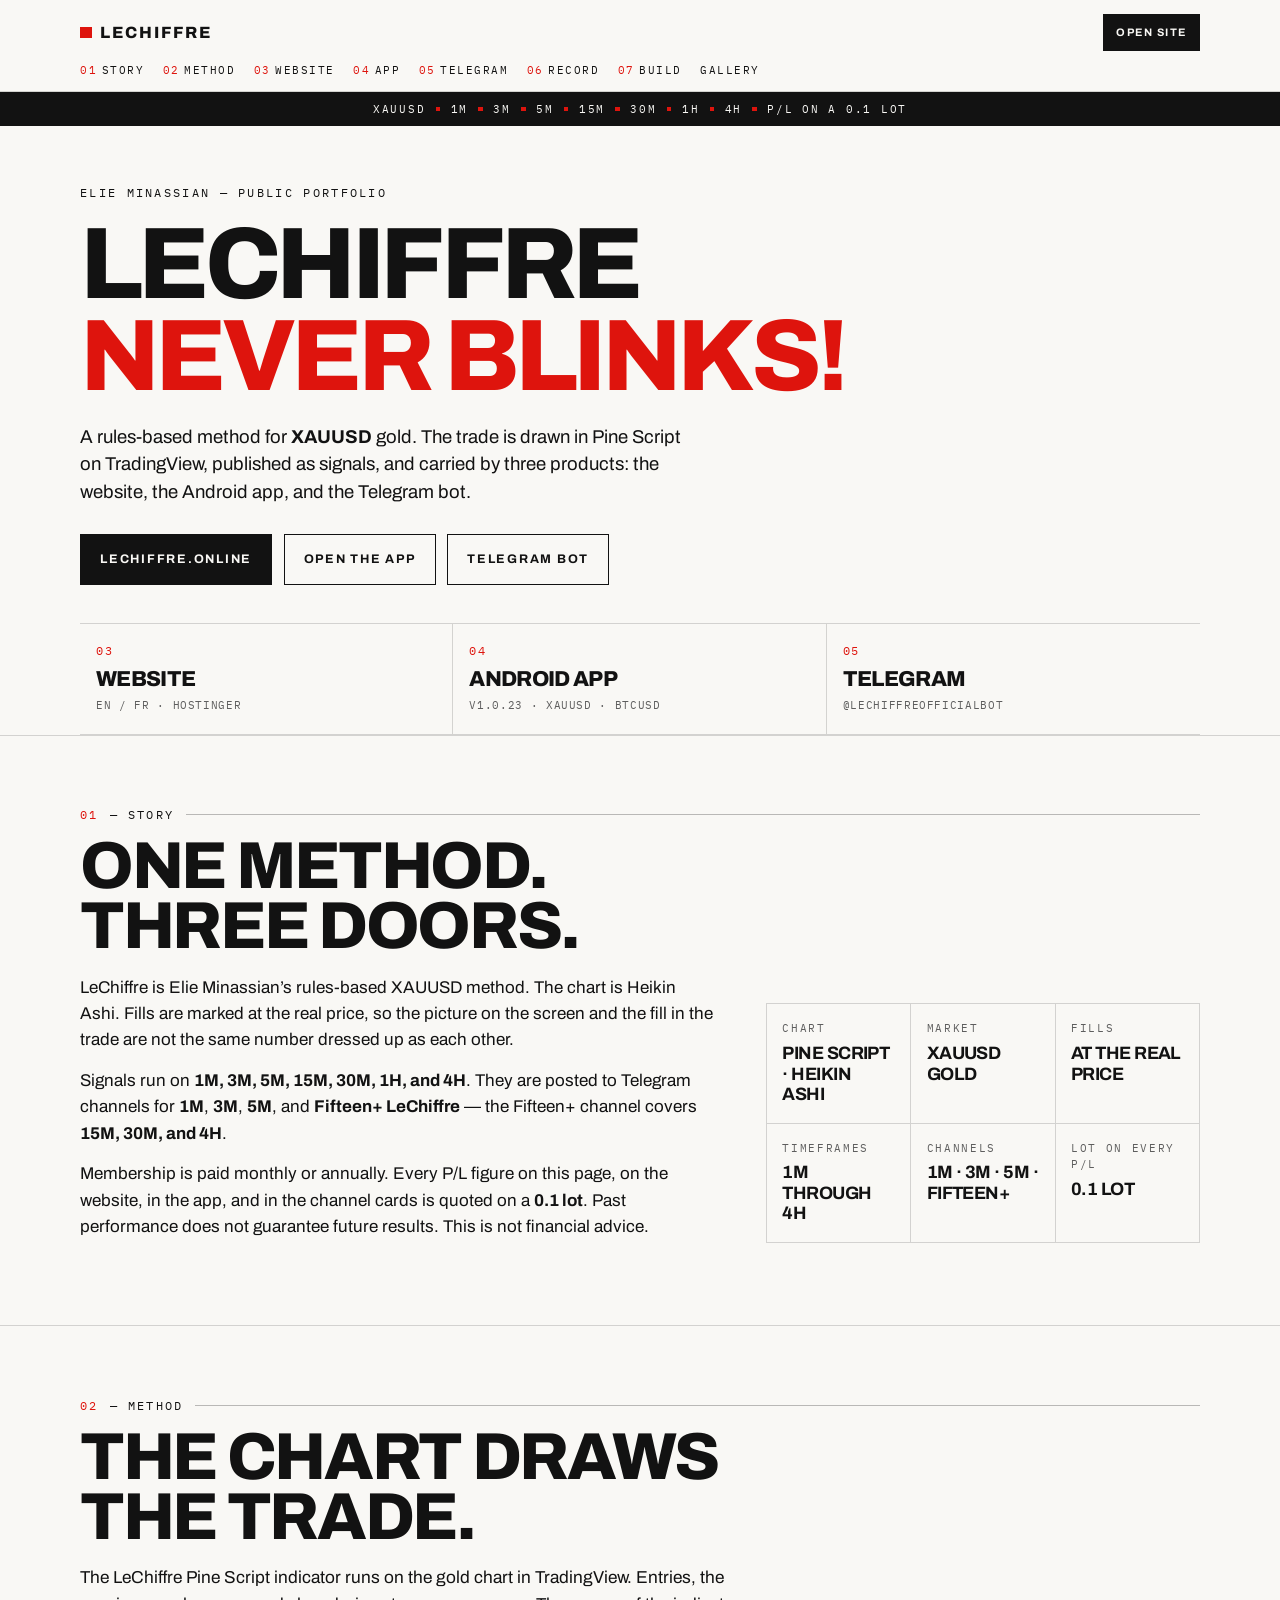
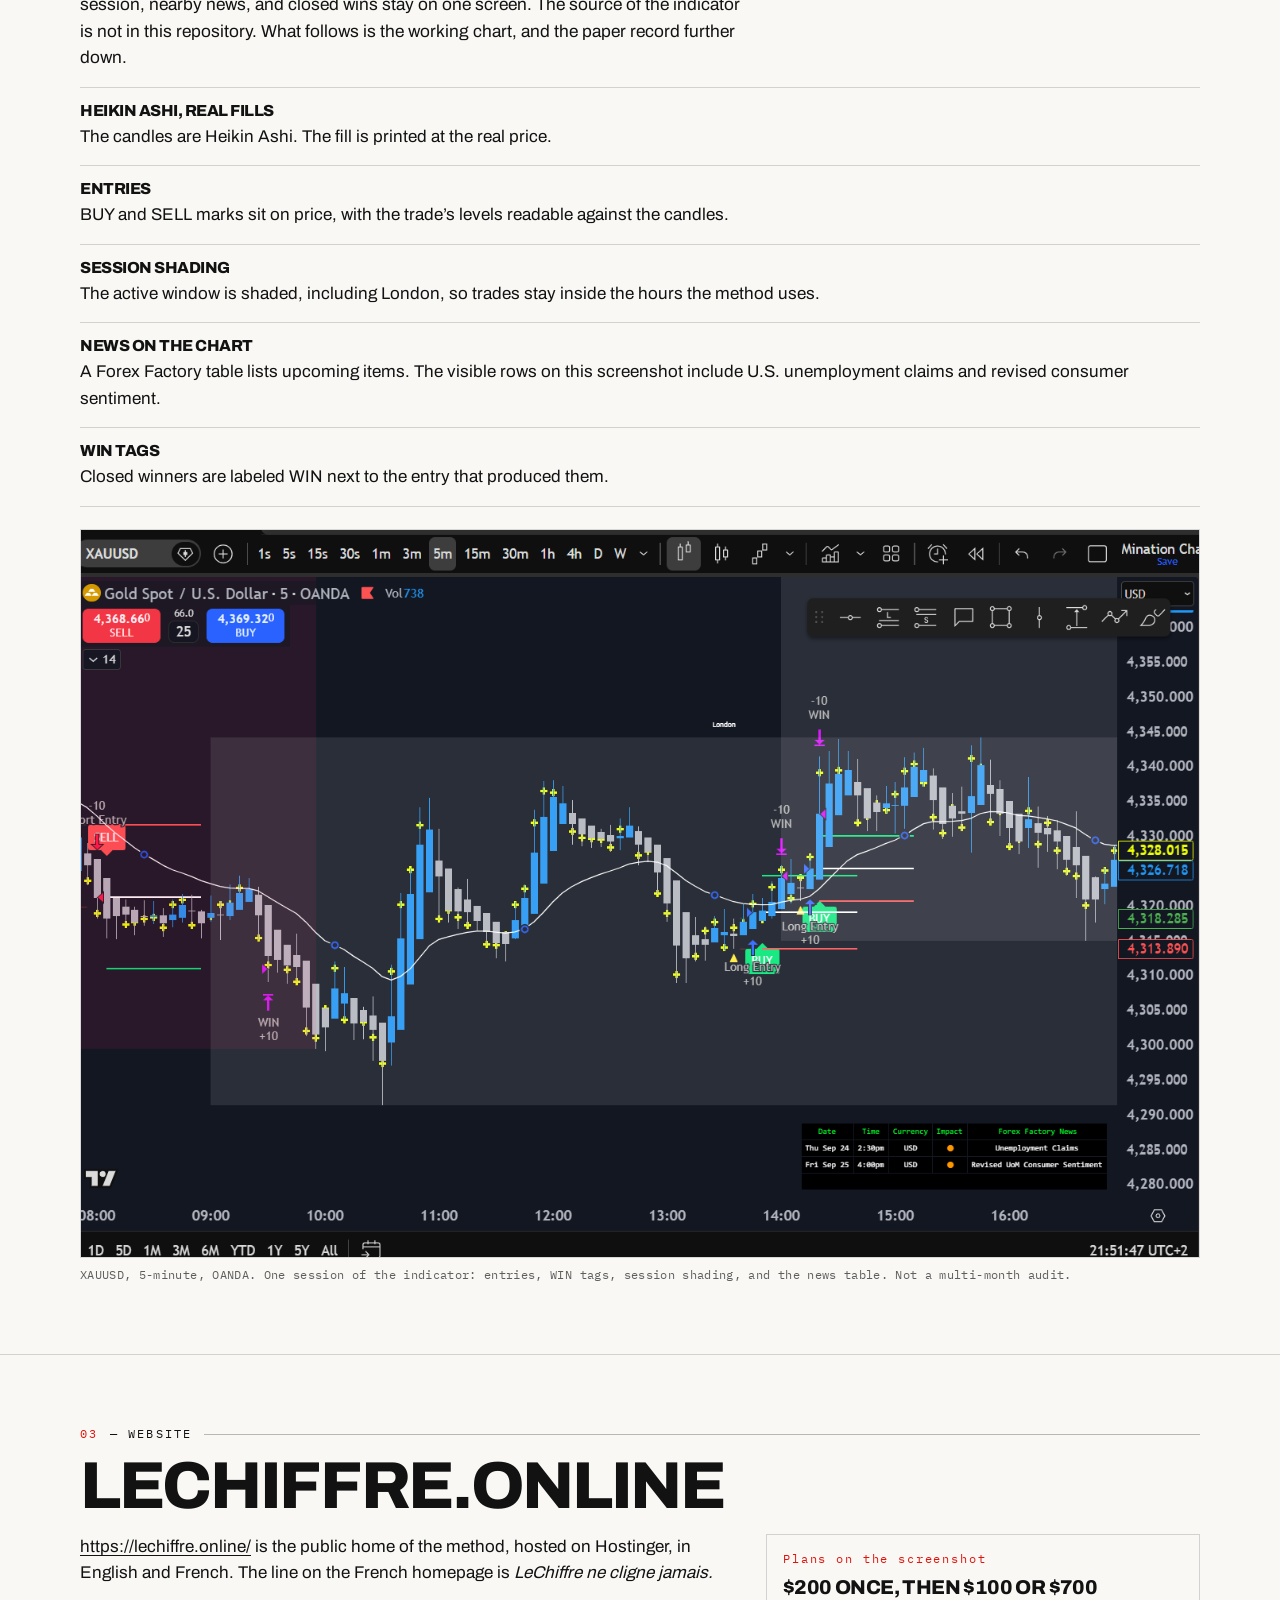
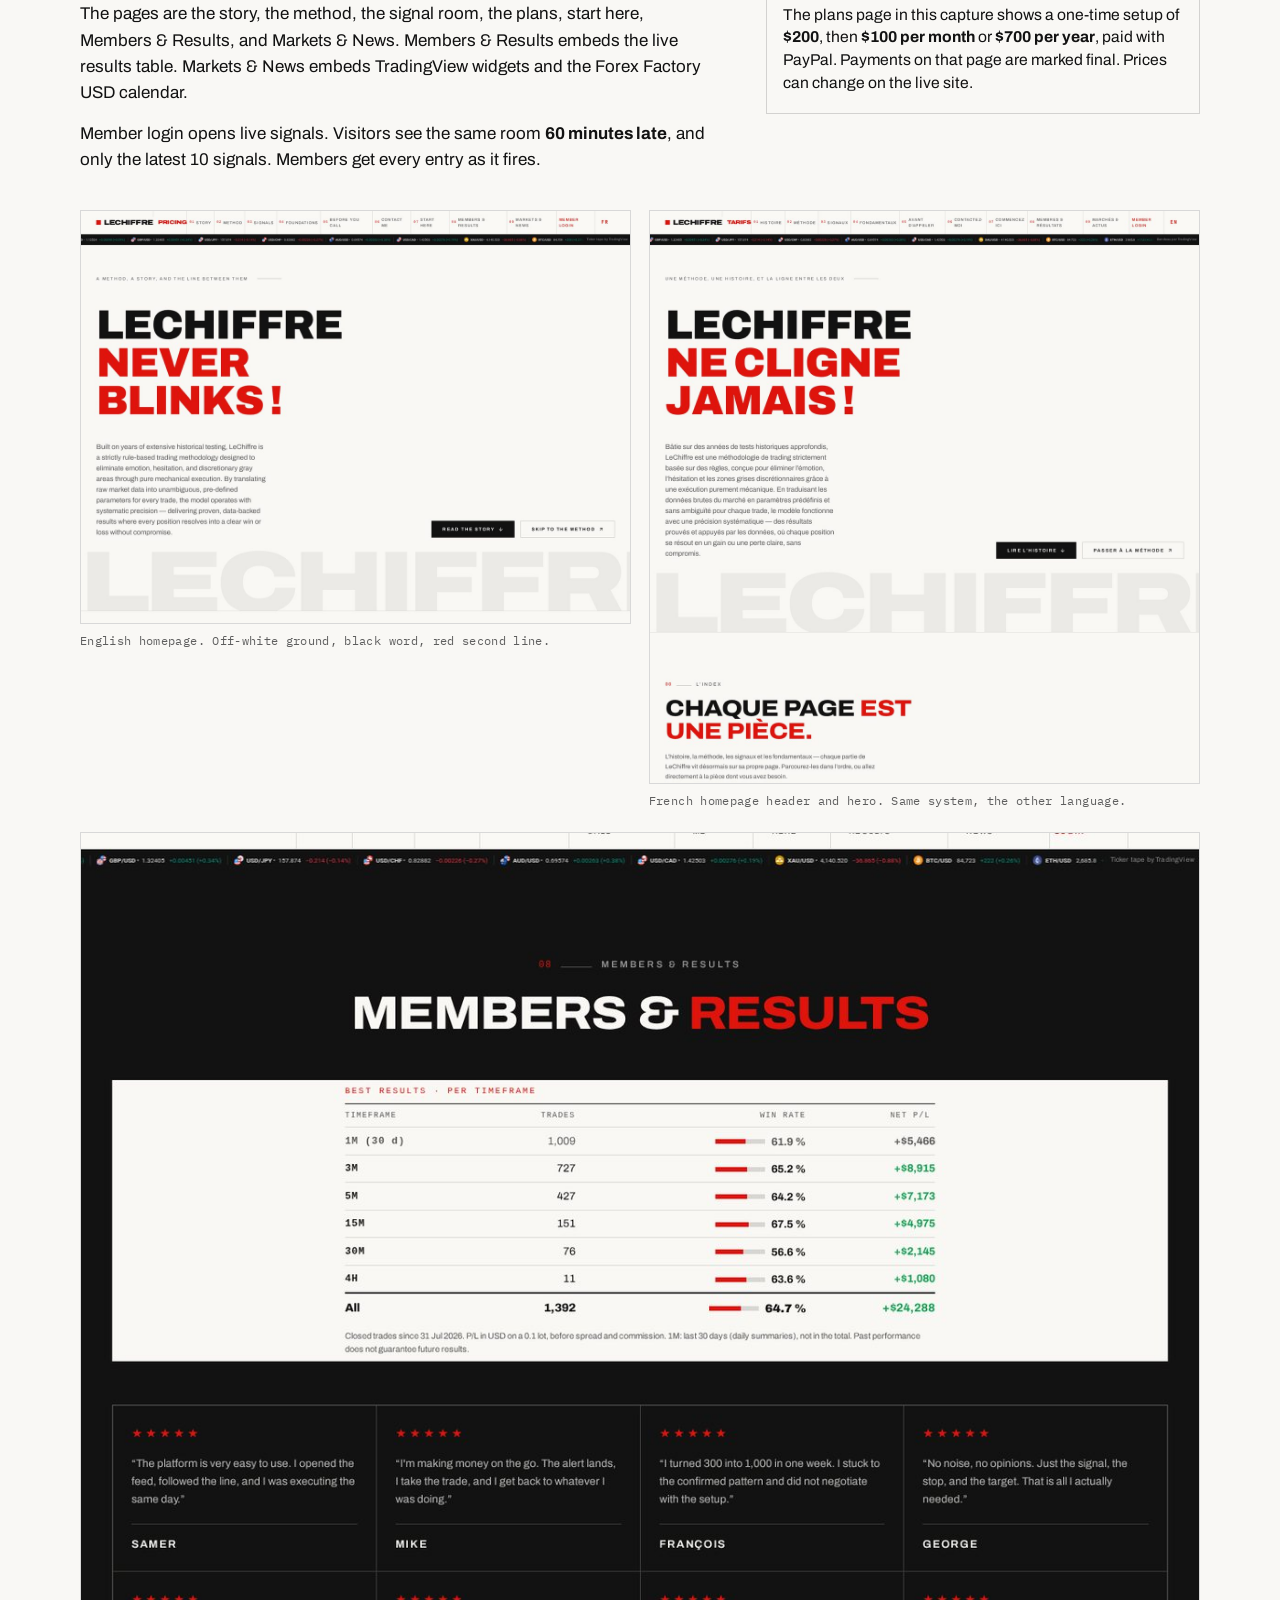
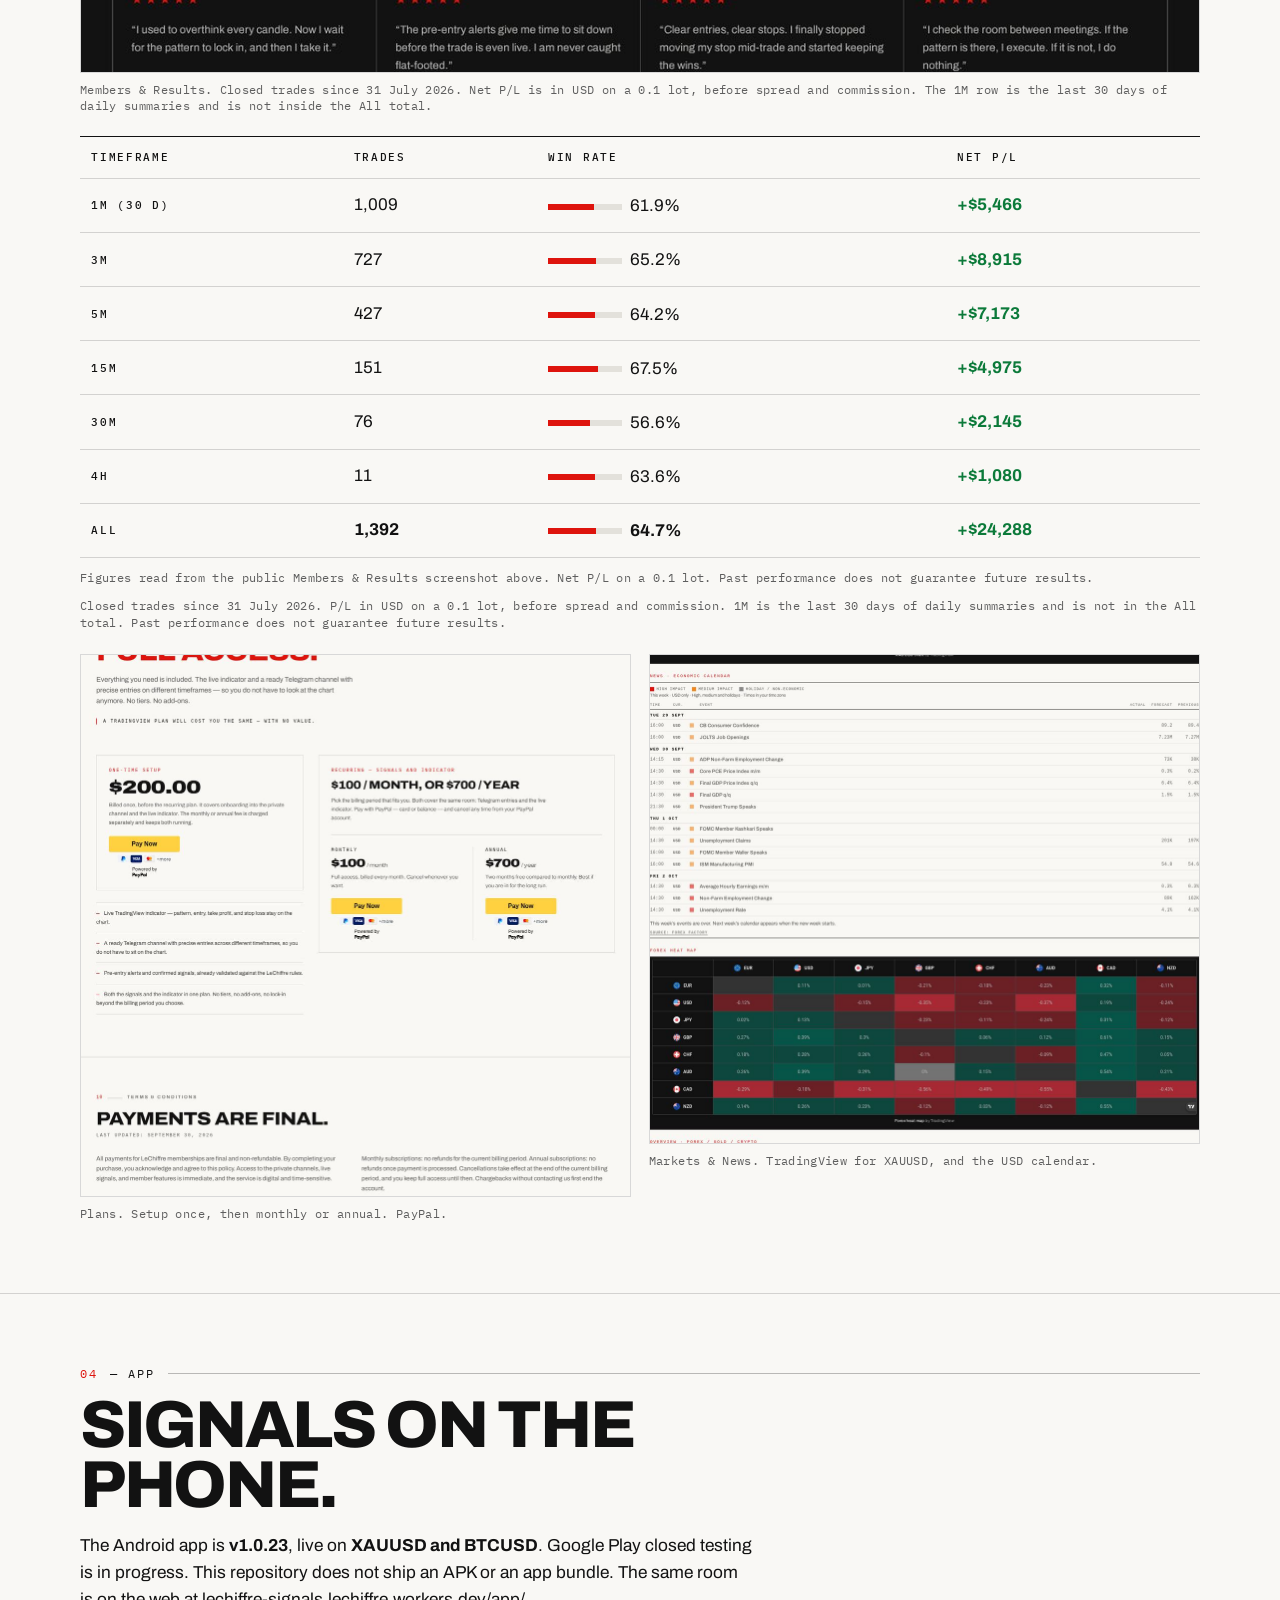
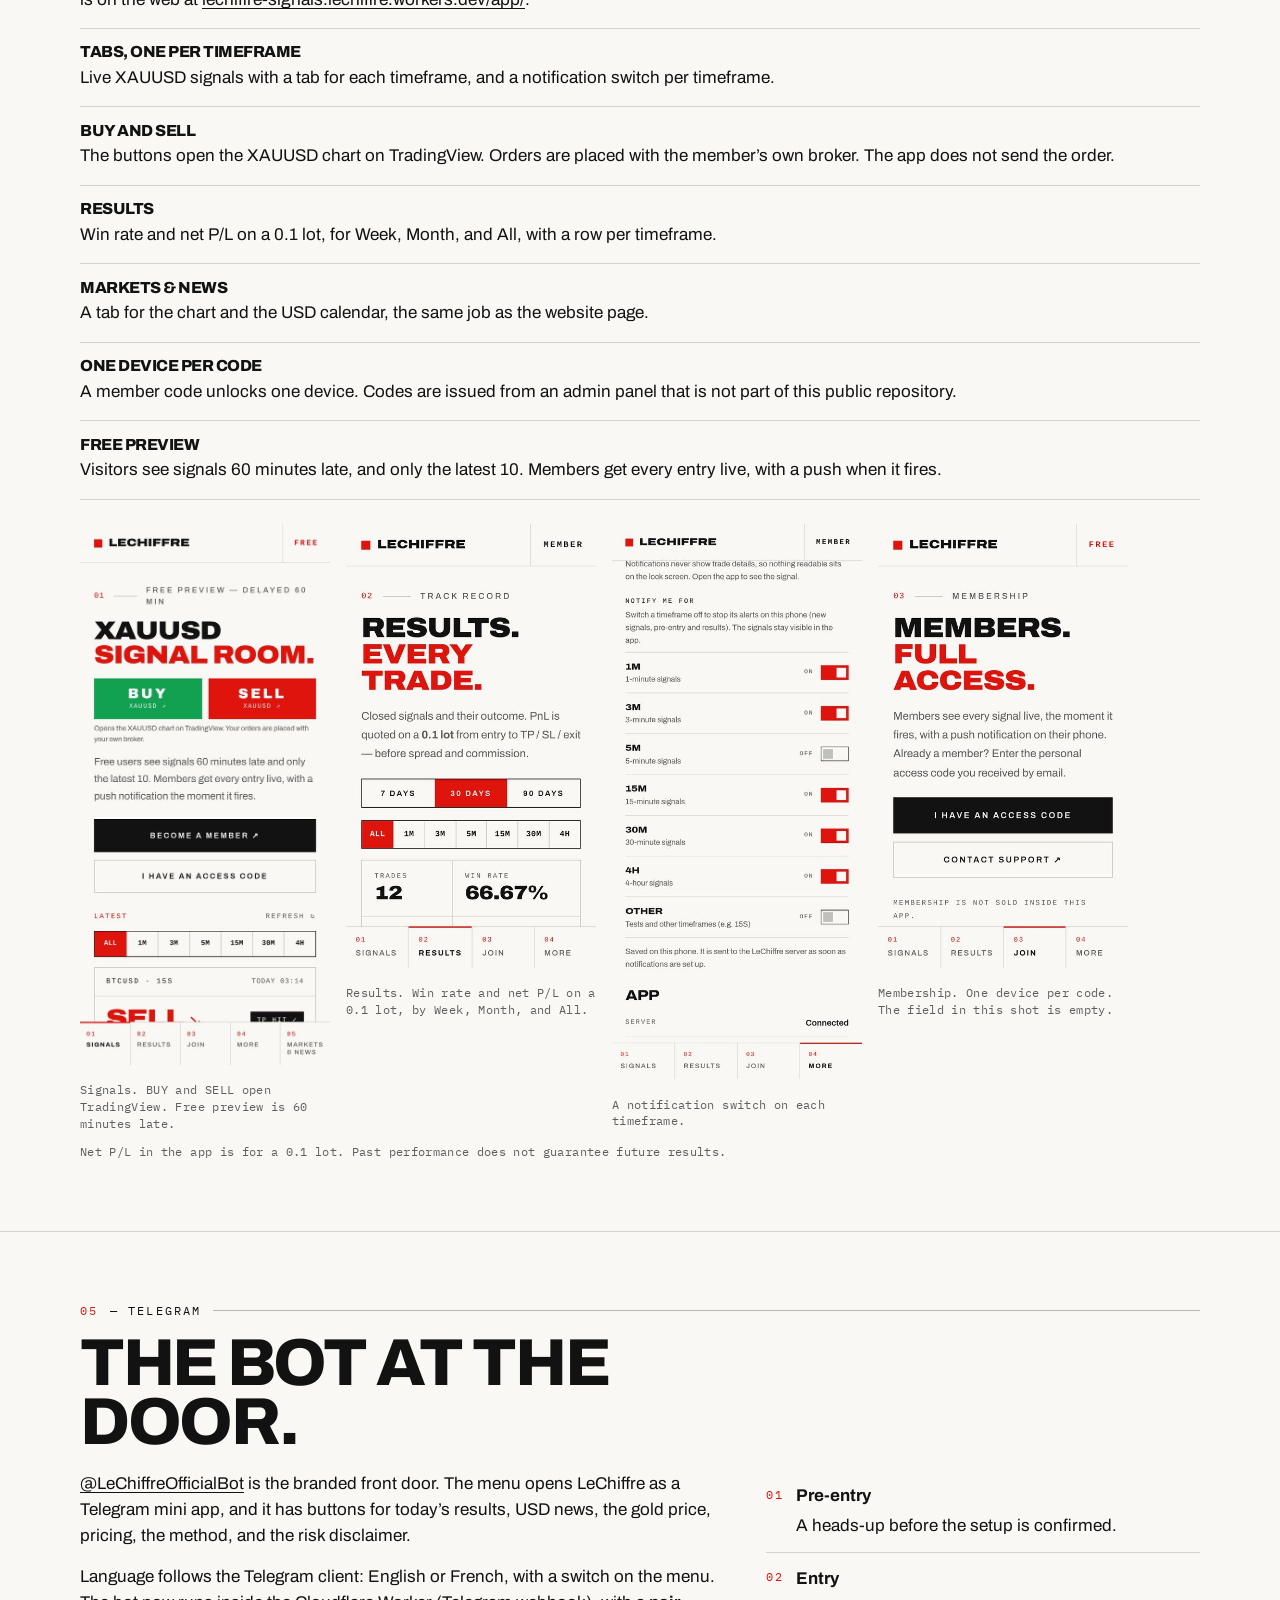
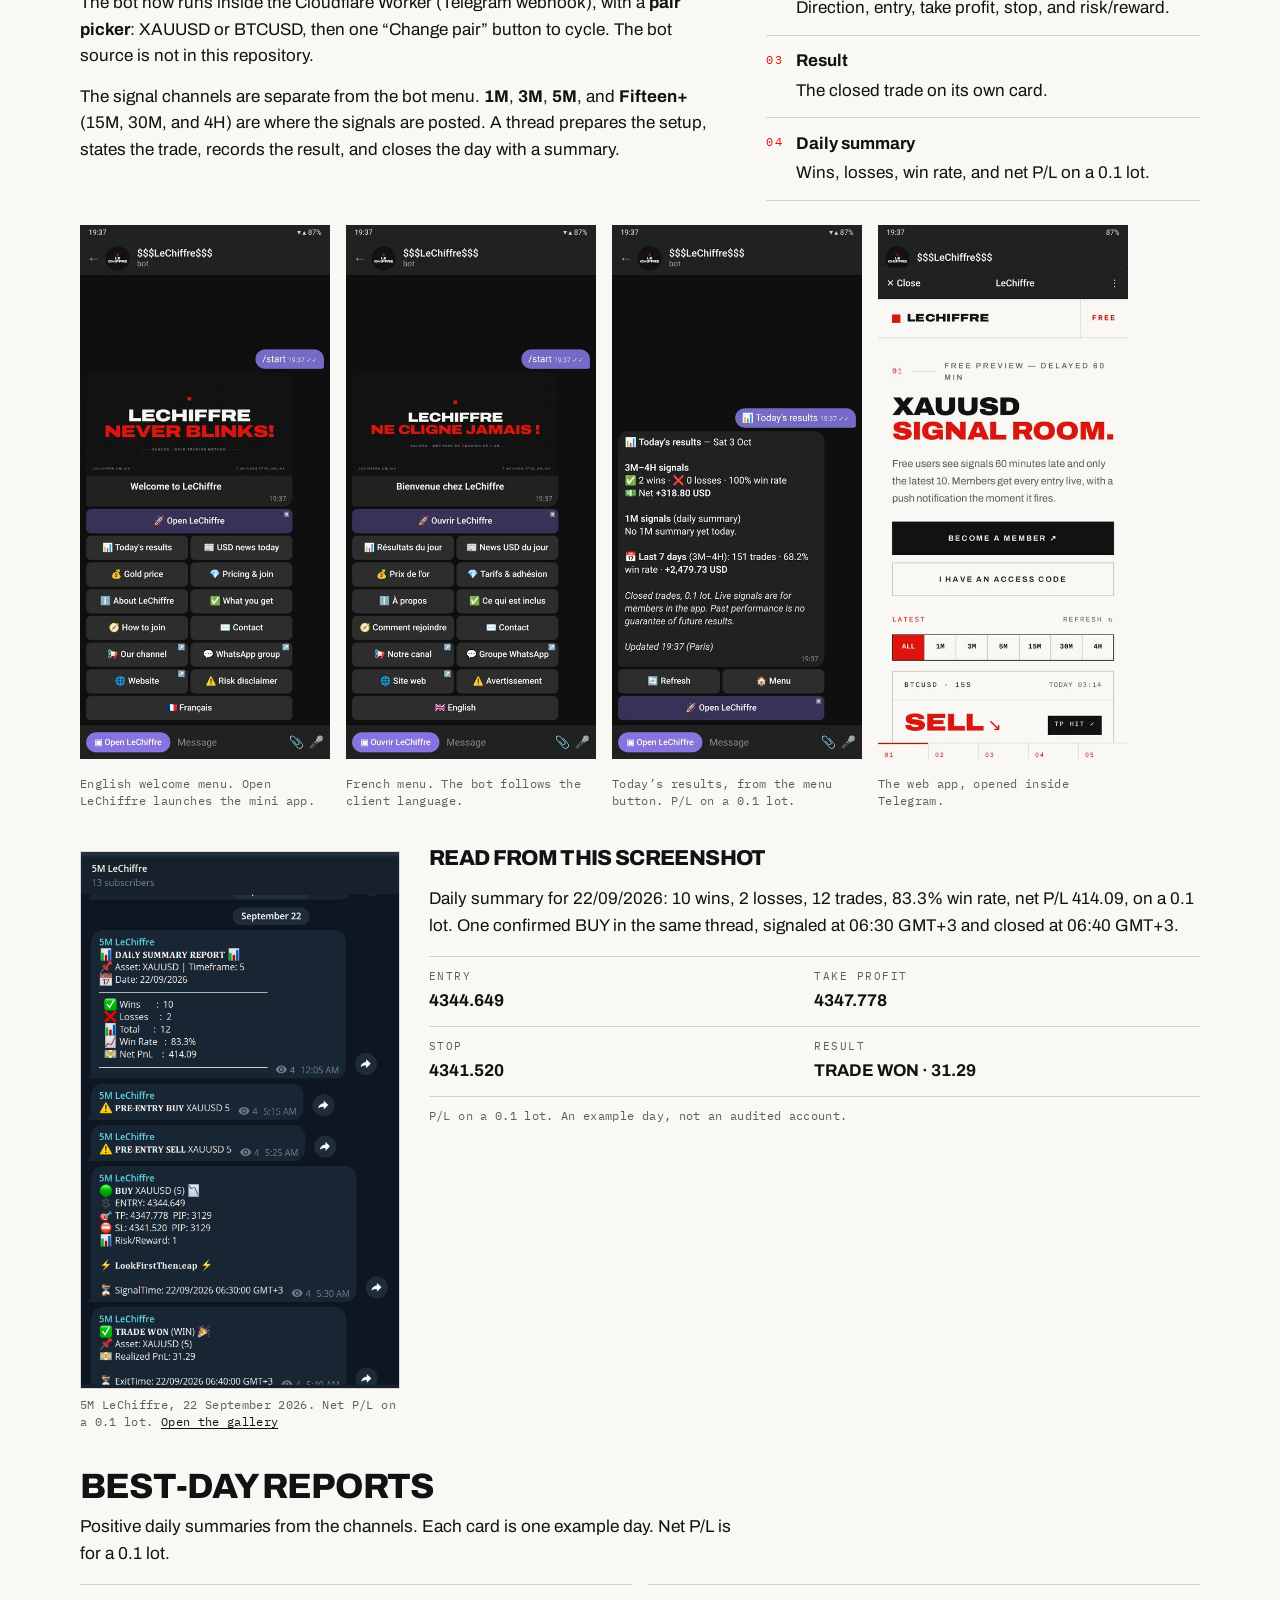
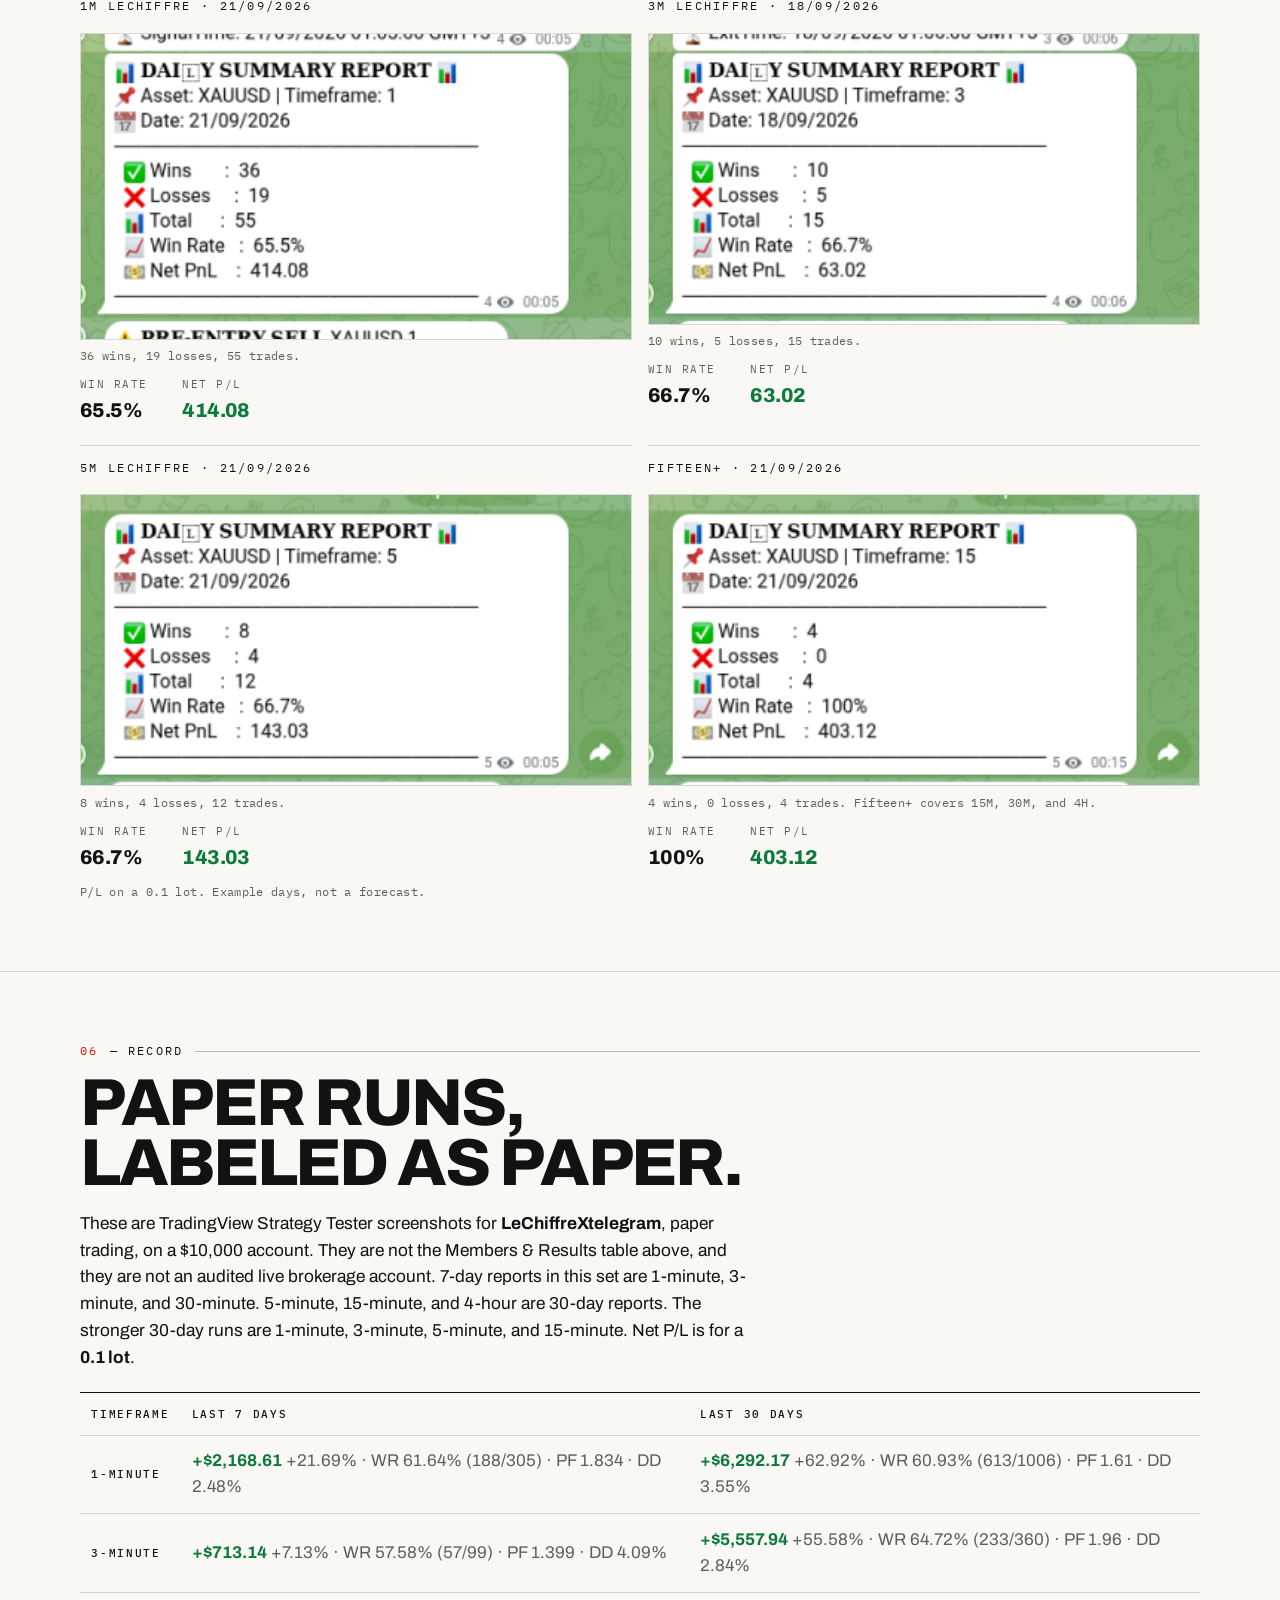
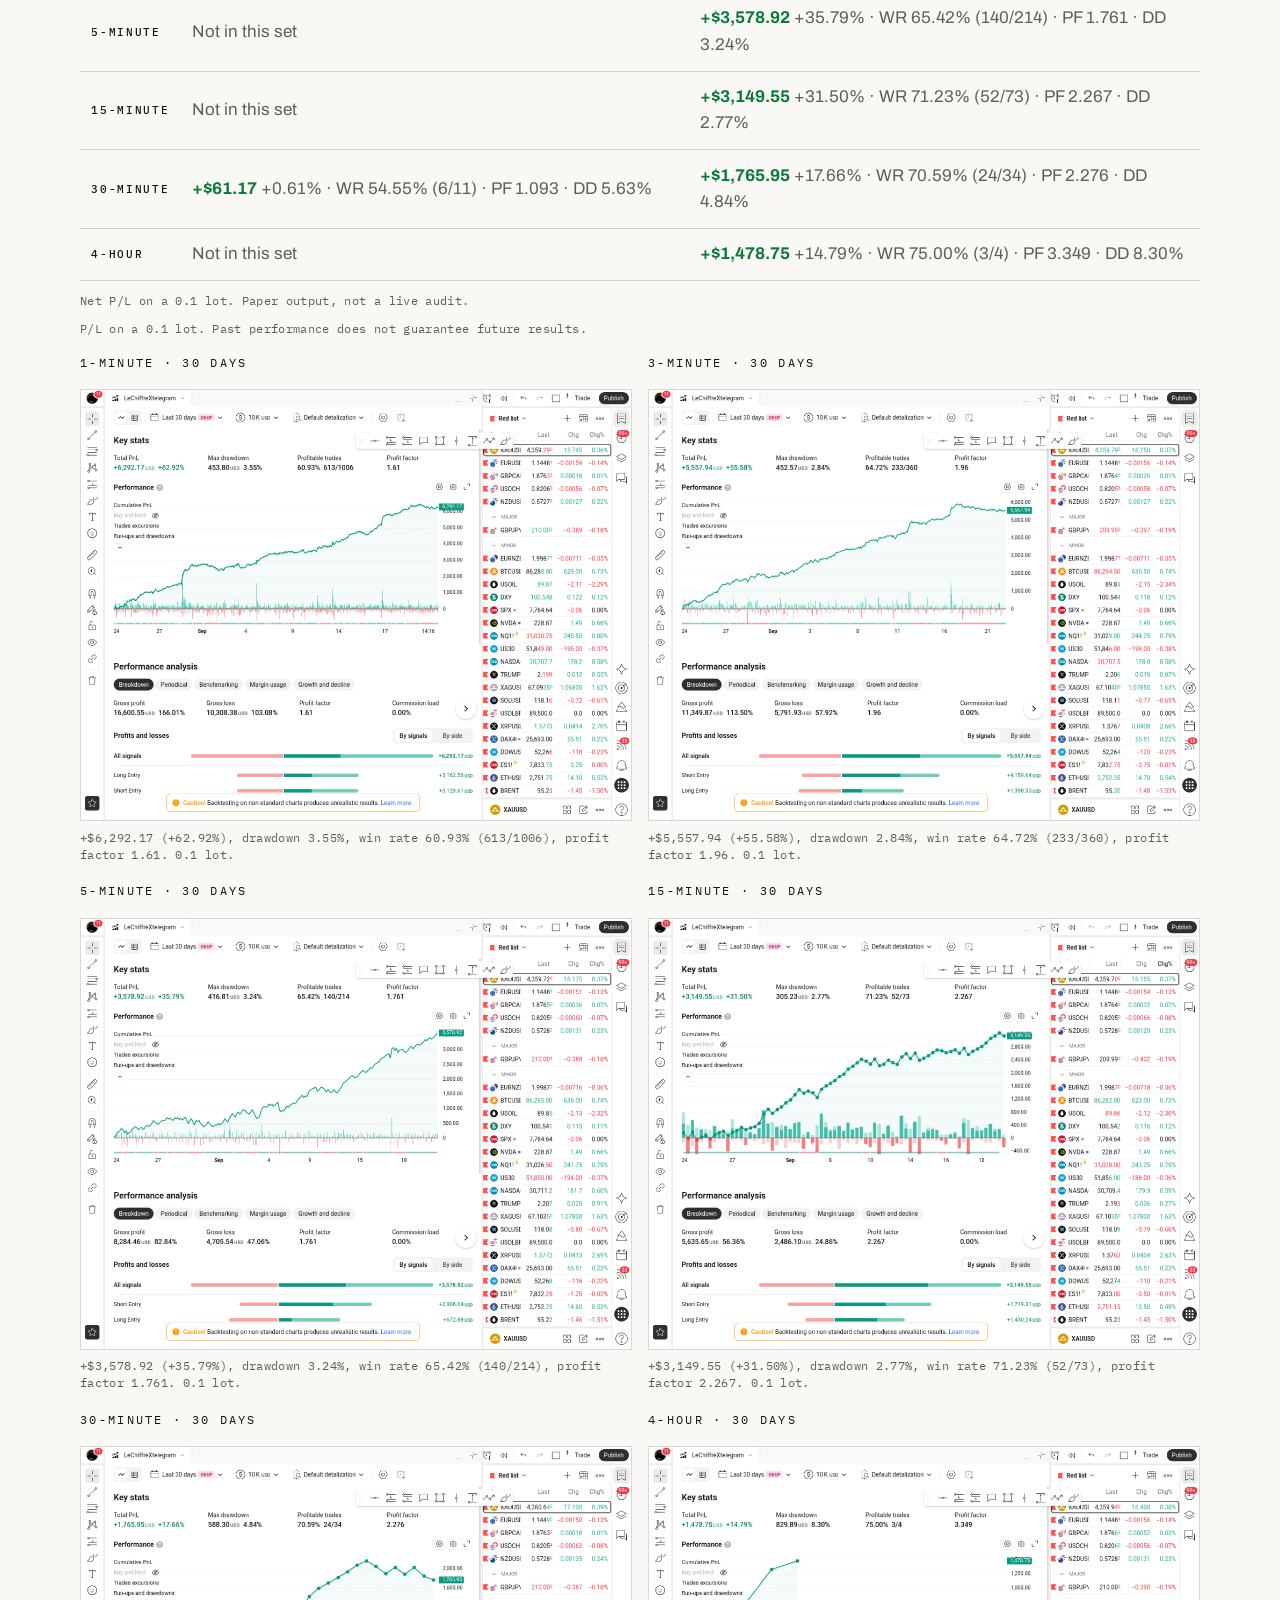
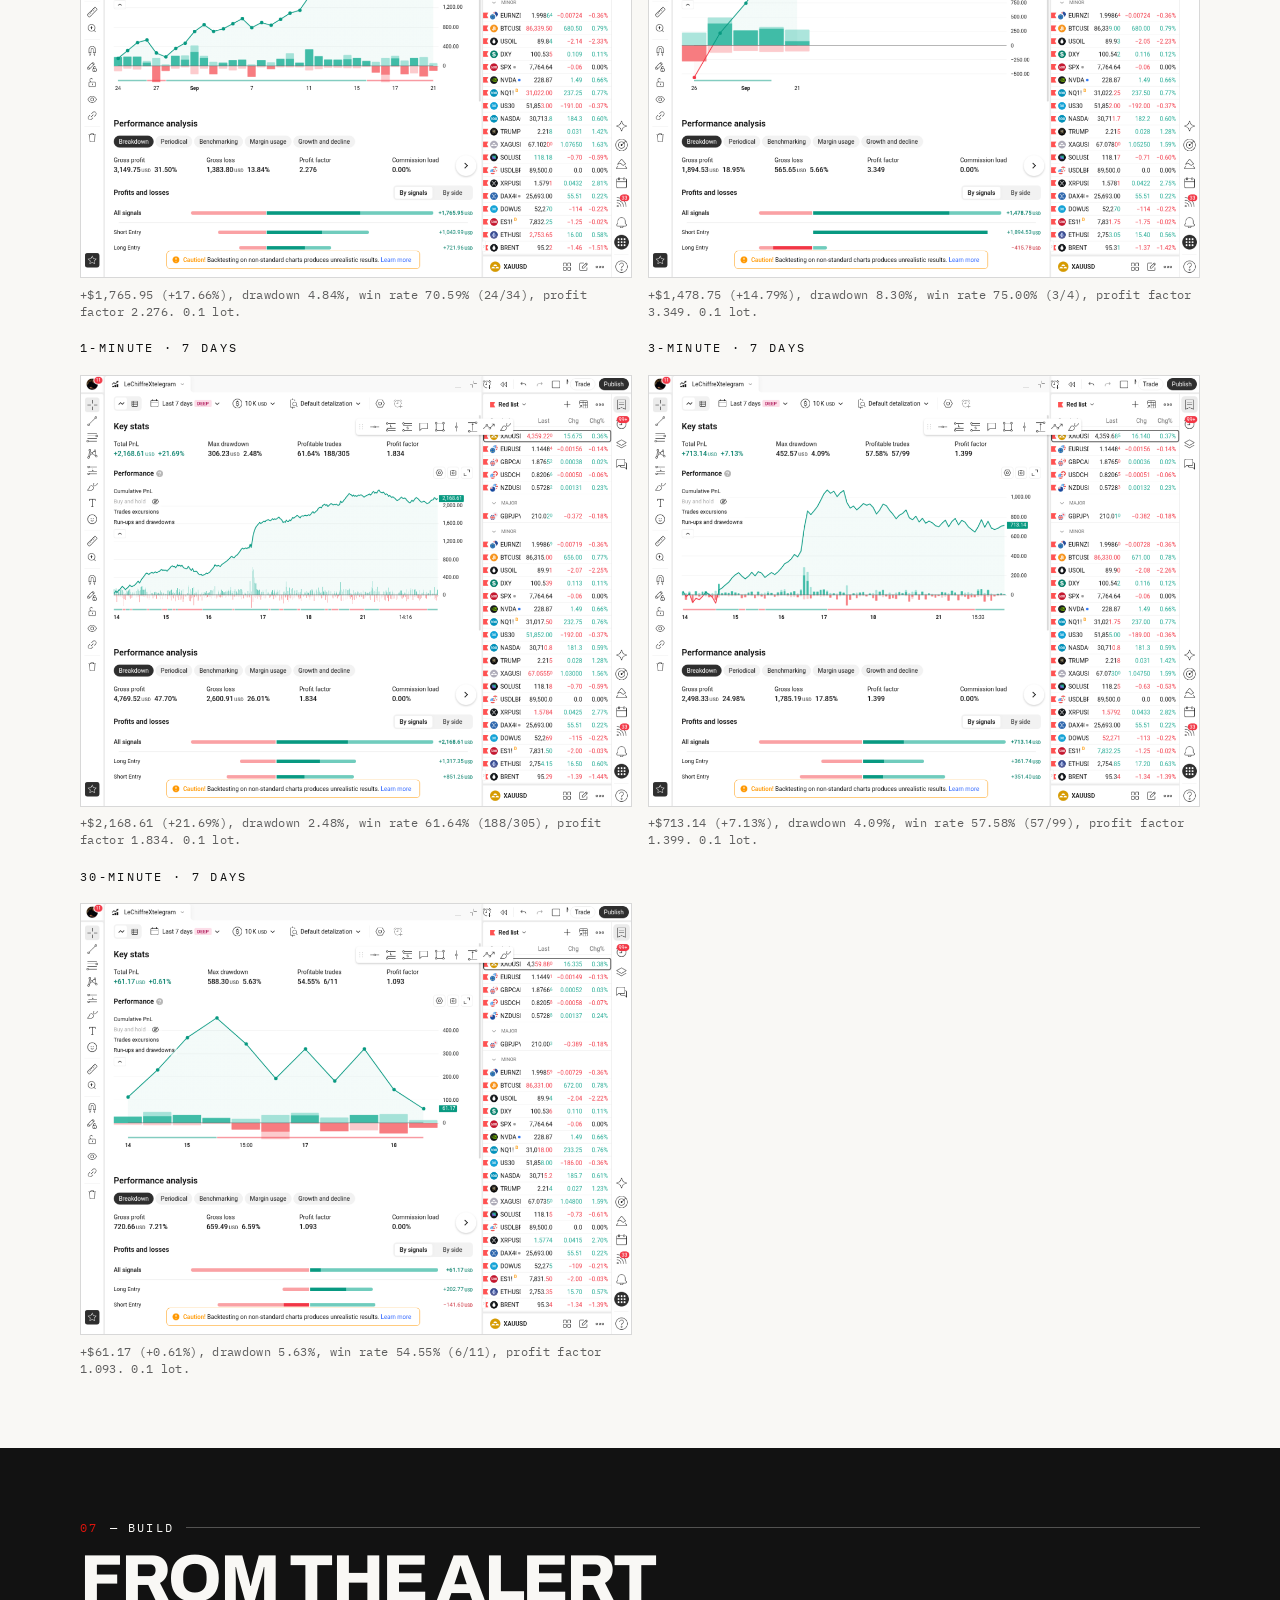
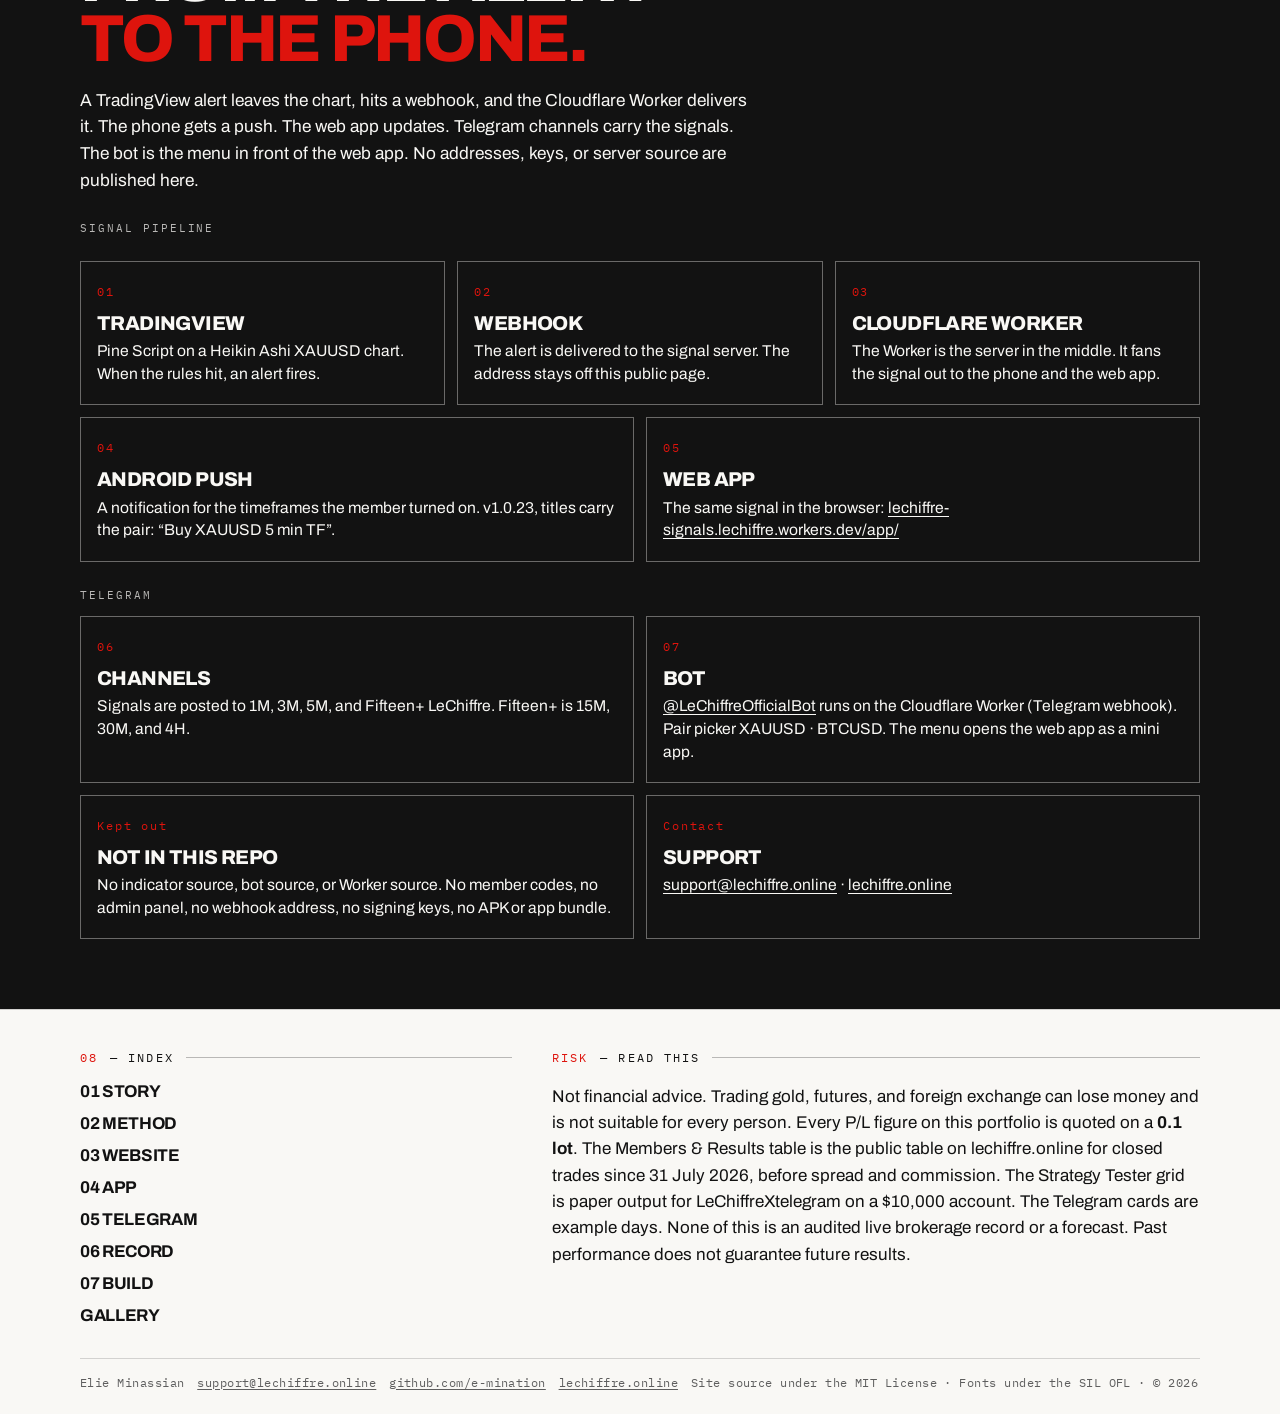
==== commit 95d82319: "Showcase app 1.0.23: XAUUSD/BTCUSD pair switcher, 1H, Performance Today, Notify me per pair, Telegra" ====
--- a/index.html
+++ b/index.html
@@ -92,7 +92,7 @@
             <a href="#app">
               <span class="n">04</span>
               <strong>Android app</strong>
-              <small>v1.0.6 · closed testing</small>
+              <small>v1.0.23 · XAUUSD · BTCUSD</small>
             </a>
           </li>
           <li>
@@ -374,7 +374,7 @@
           <p class="label"><span class="num">04</span> — App</p>
           <h2>Signals on the phone.</h2>
           <p class="intro">
-            The Android app is <strong>v1.0.6</strong>. Google Play closed testing
+            The Android app is <strong>v1.0.23</strong>, live on <strong>XAUUSD and BTCUSD</strong>. Google Play closed testing
             is in progress. This repository does not ship an APK or an app bundle.
             The same room is on the web at
             <a href="https://lechiffre-signals.lechiffre.workers.dev/app/">lechiffre-signals.lechiffre.workers.dev/app/</a>.
@@ -464,9 +464,9 @@
               </p>
               <p>
                 Language follows the Telegram client: English or French, with a
-                switch on the menu. The bot is Python, using
-                <strong>python-telegram-bot</strong>. It auto-restarts, and it is
-                health-checked every hour. The bot source is not in this
+                switch on the menu. The bot now runs inside the Cloudflare Worker
+                (Telegram webhook), with a <strong>pair picker</strong>: XAUUSD or
+                BTCUSD, then one “Change pair” button to cycle. The bot source is not in this
                 repository.
               </p>
               <p>
@@ -807,7 +807,7 @@
             <article class="card">
               <span class="num">04</span>
               <h3>Android push</h3>
-              <p>A notification for the timeframes the member turned on. v1.0.6, Google Play closed testing.</p>
+              <p>A notification for the timeframes the member turned on. v1.0.23, titles carry the pair: “Buy XAUUSD 5 min TF”.</p>
             </article>
             <article class="card">
               <span class="num">05</span>
@@ -830,8 +830,8 @@
               <h3>Bot</h3>
               <p>
                 <a href="https://t.me/LeChiffreOfficialBot">@LeChiffreOfficialBot</a>
-                is Python (python-telegram-bot). The menu opens the web app as a
-                mini app. Auto-restart, hourly health check.
+                runs on the Cloudflare Worker (Telegram webhook). Pair picker
+                XAUUSD · BTCUSD. The menu opens the web app as a mini app.
               </p>
             </article>
           </div>
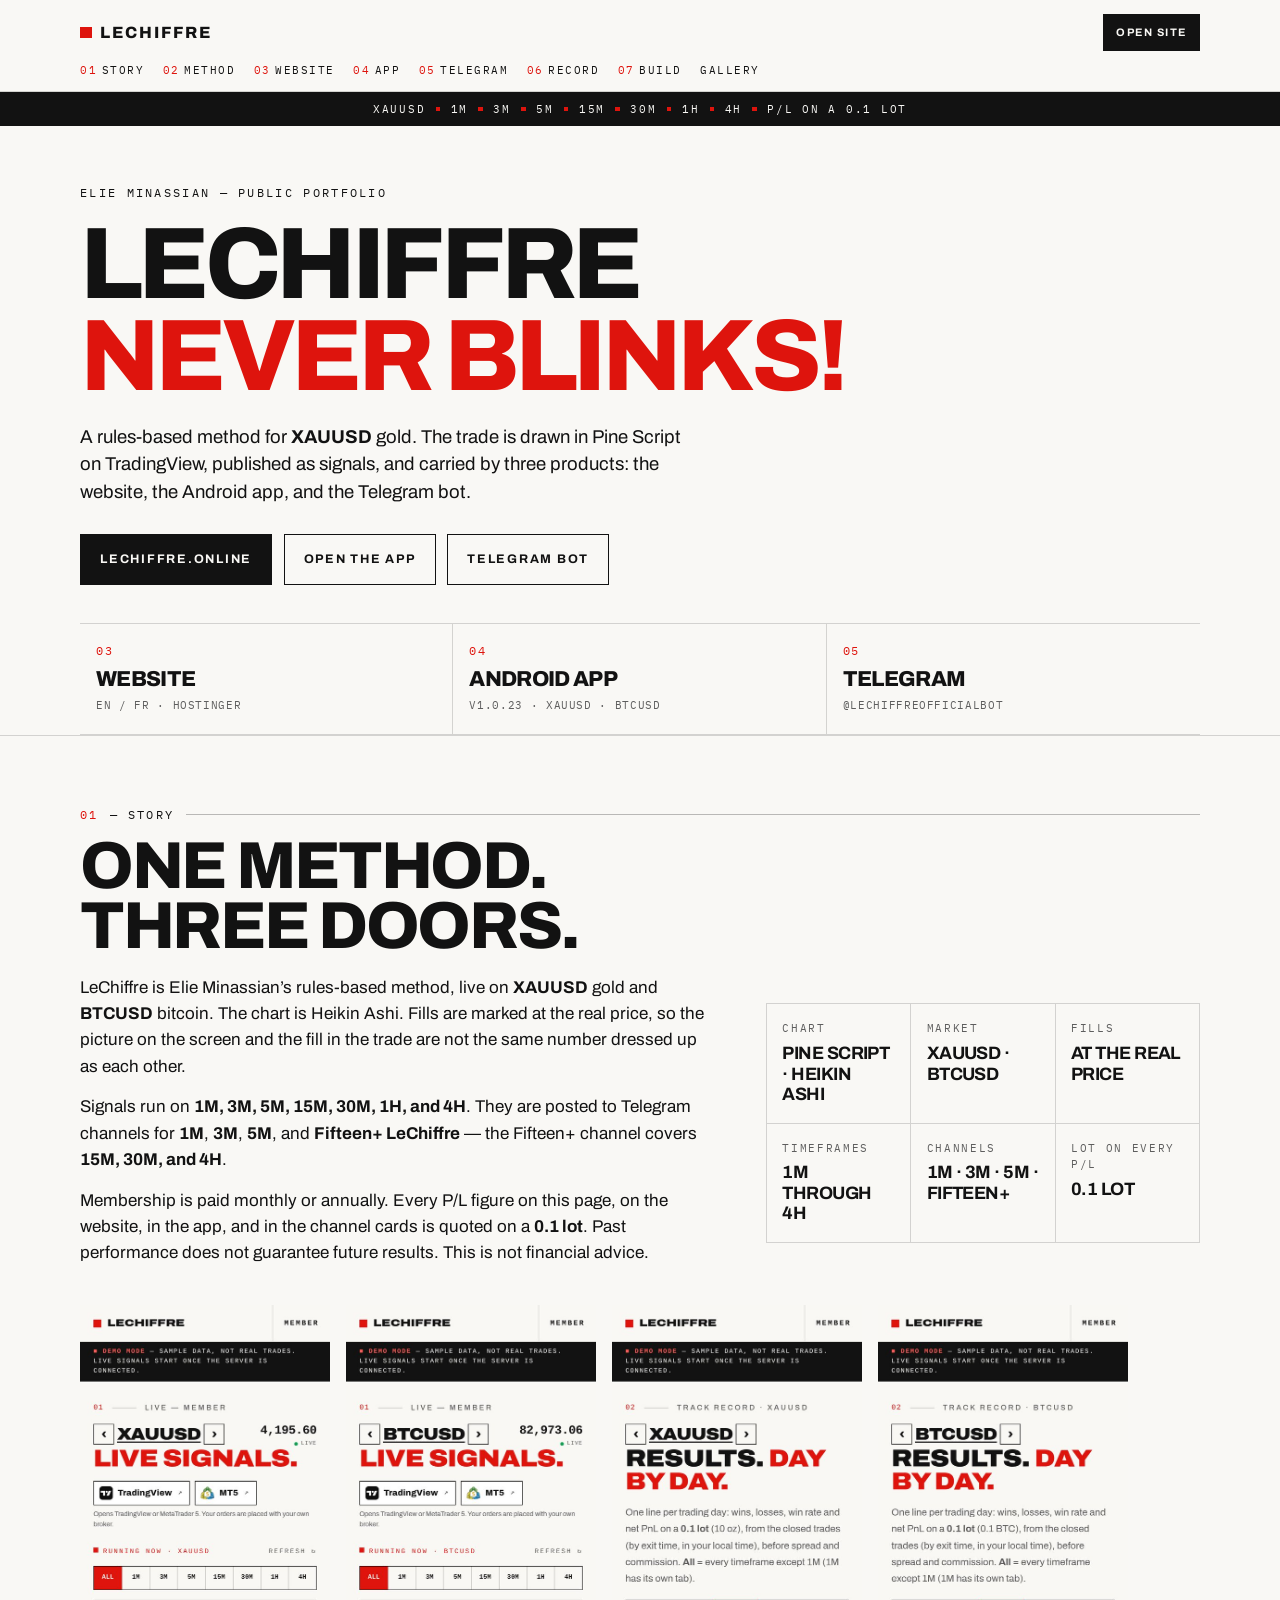
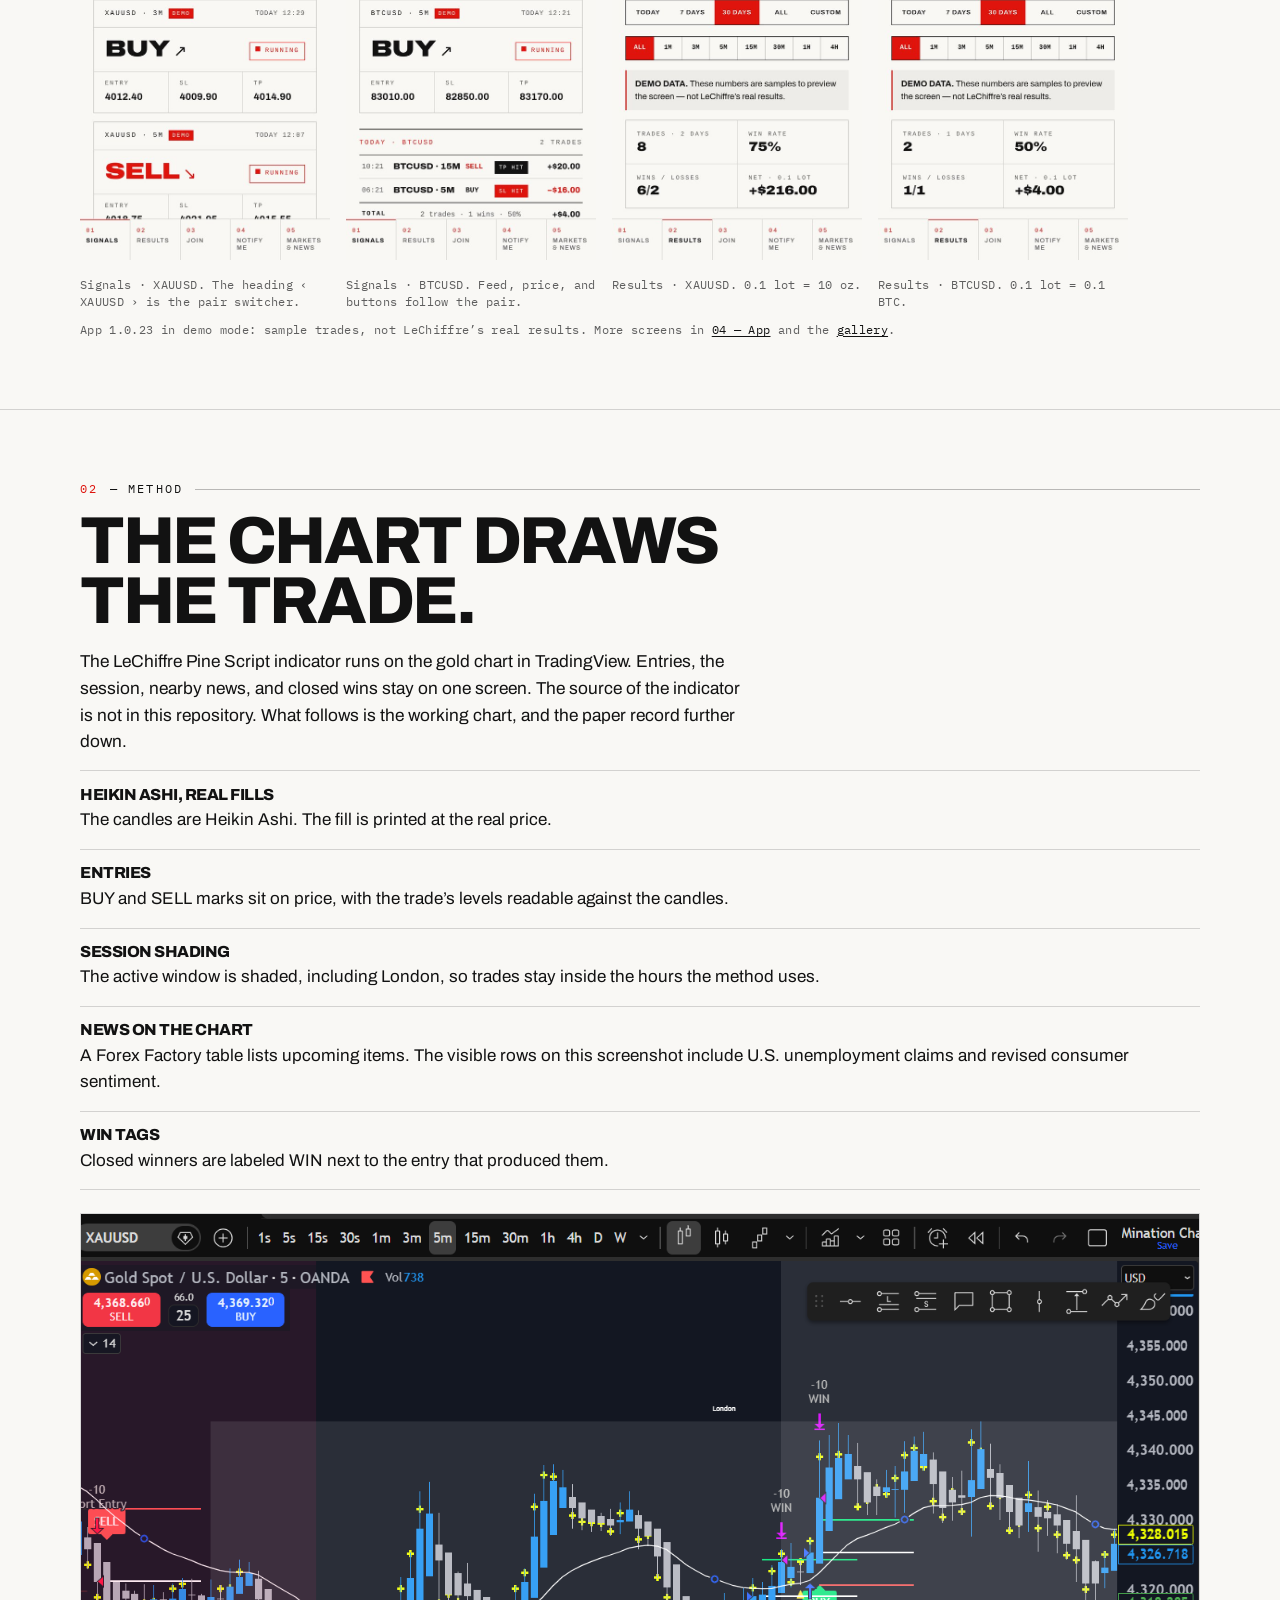
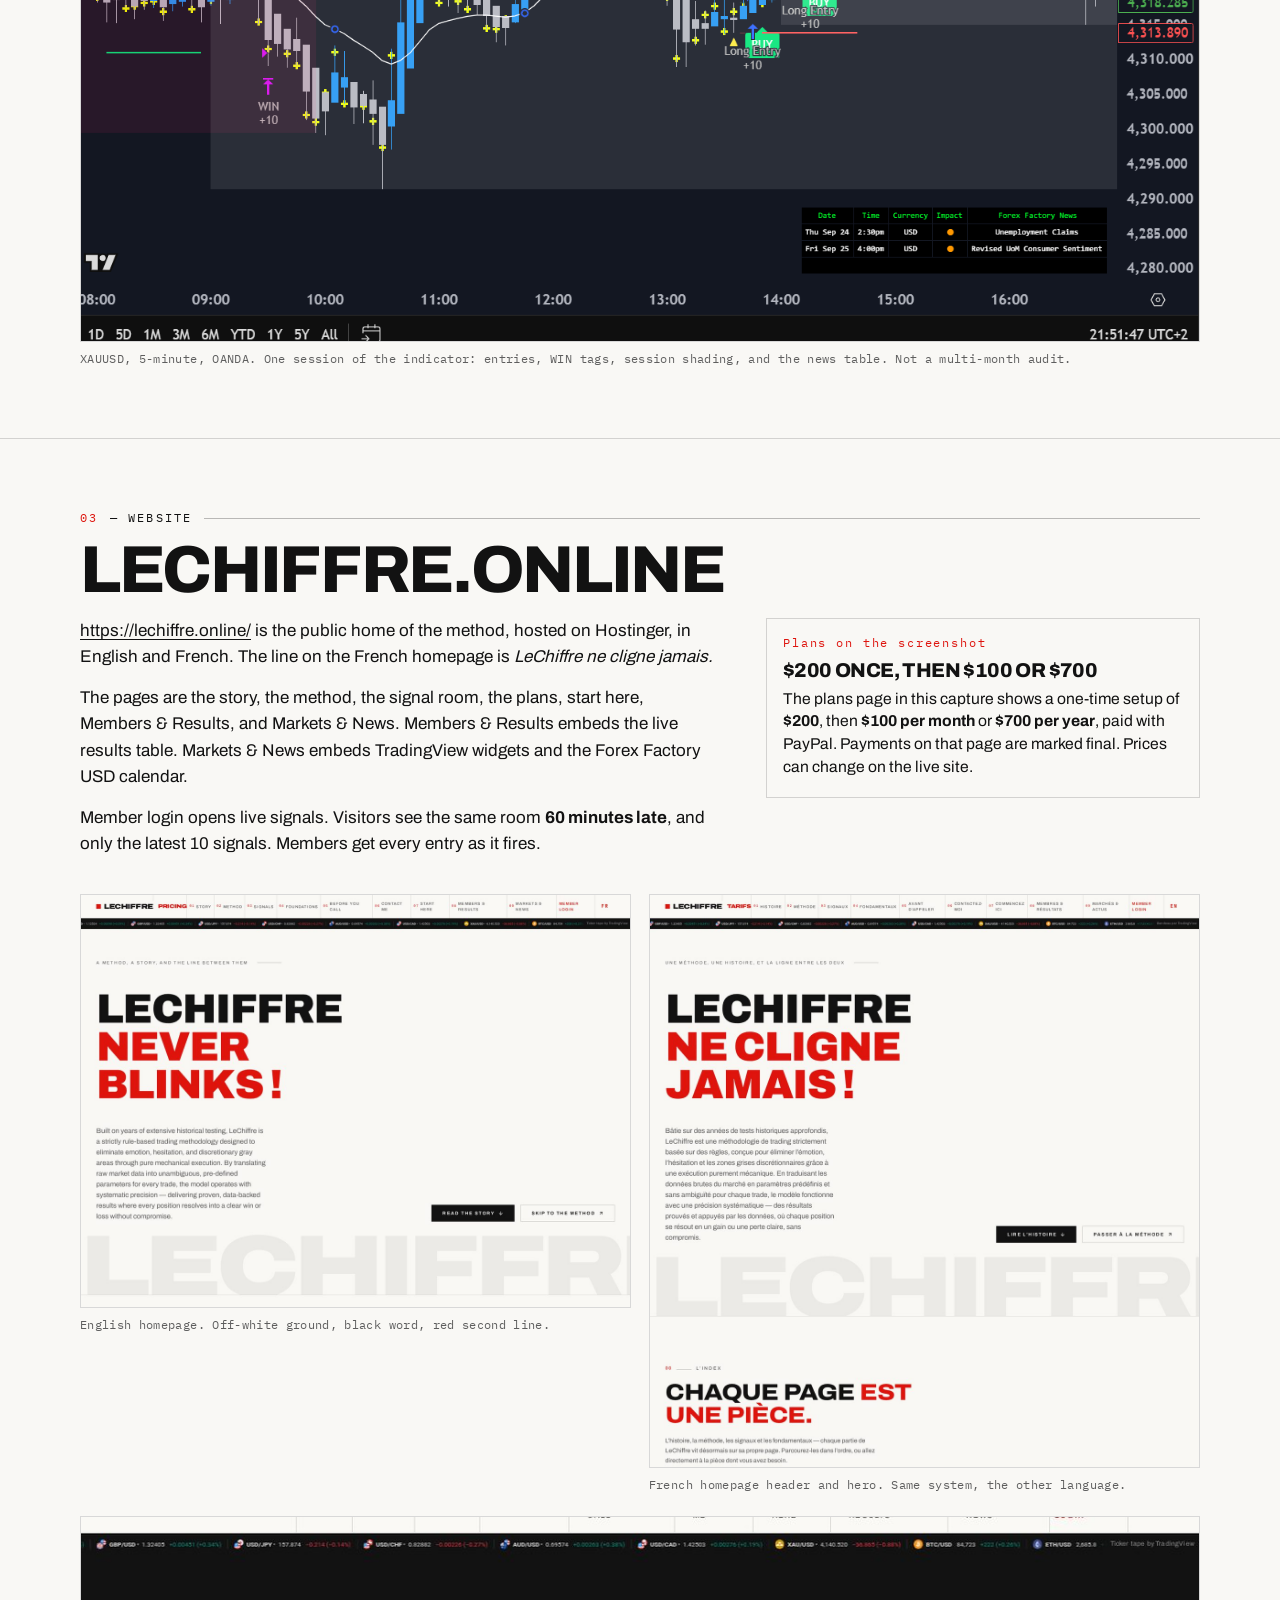
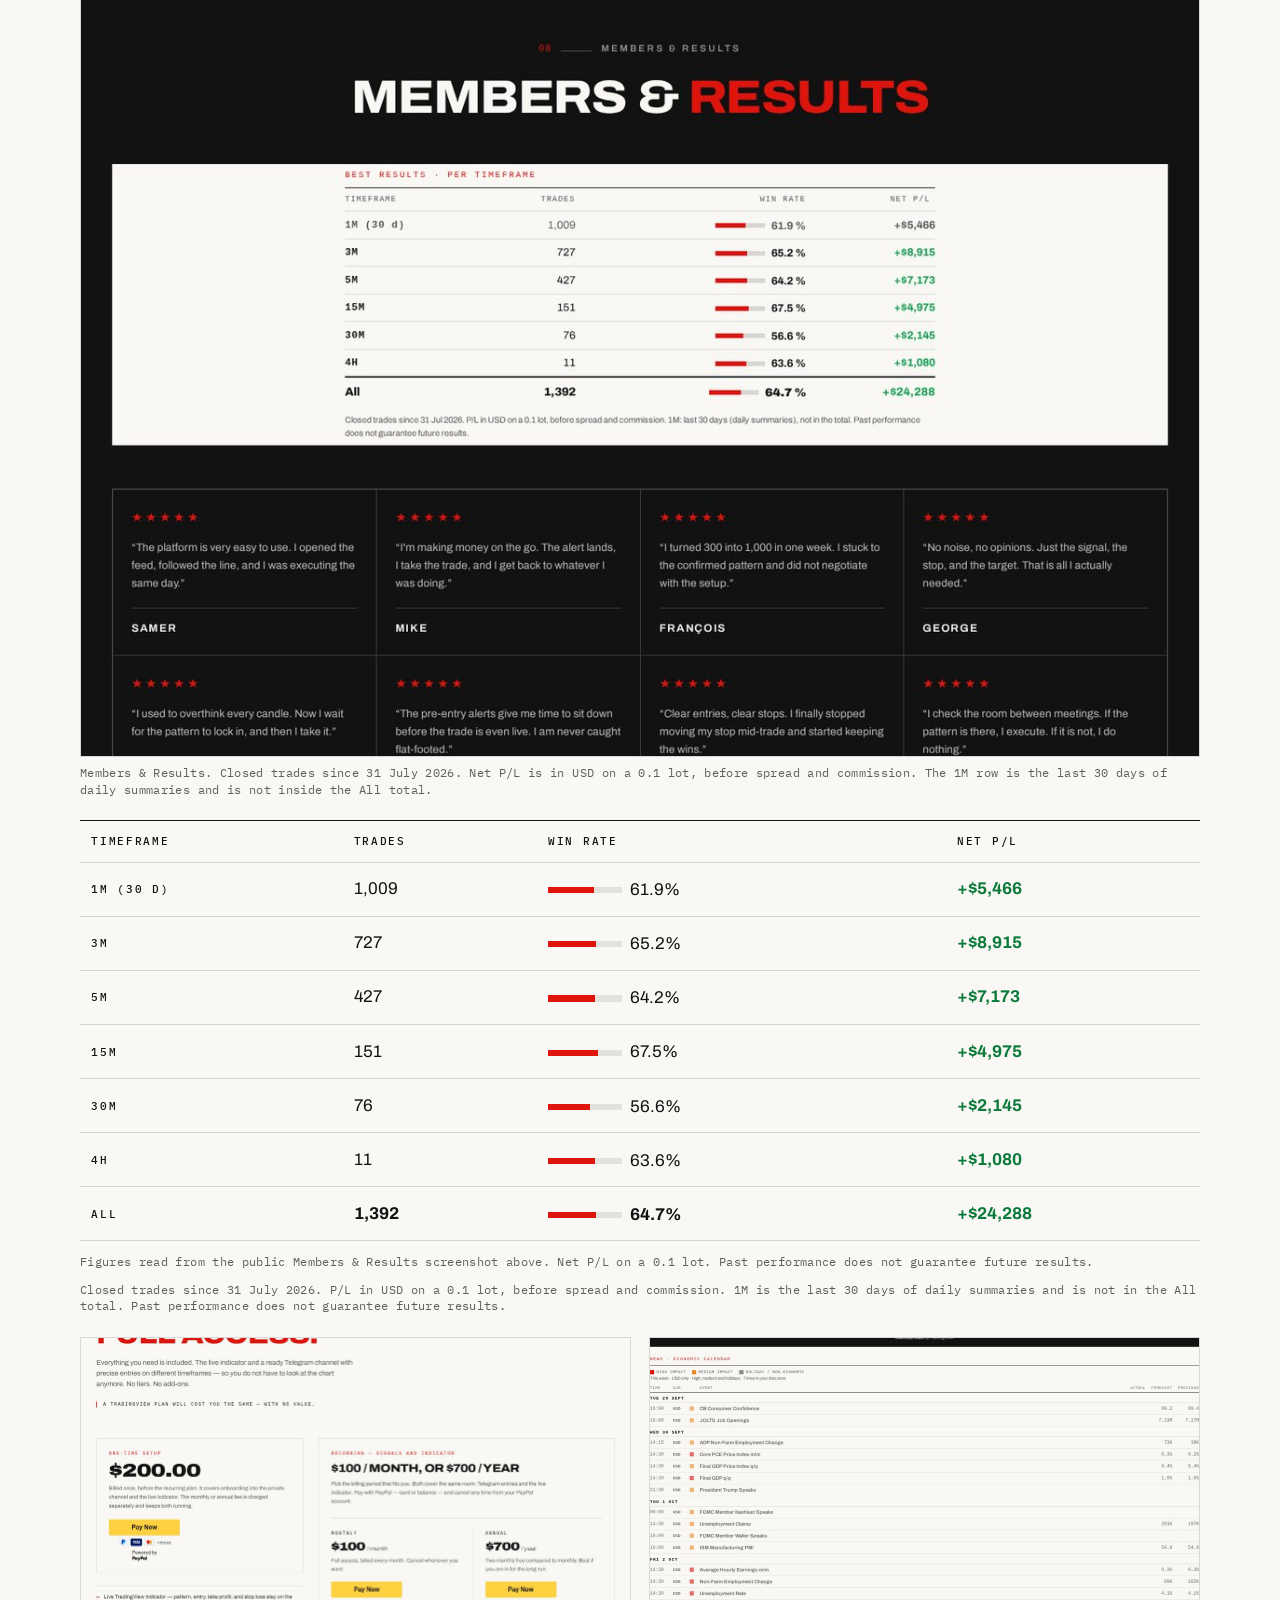
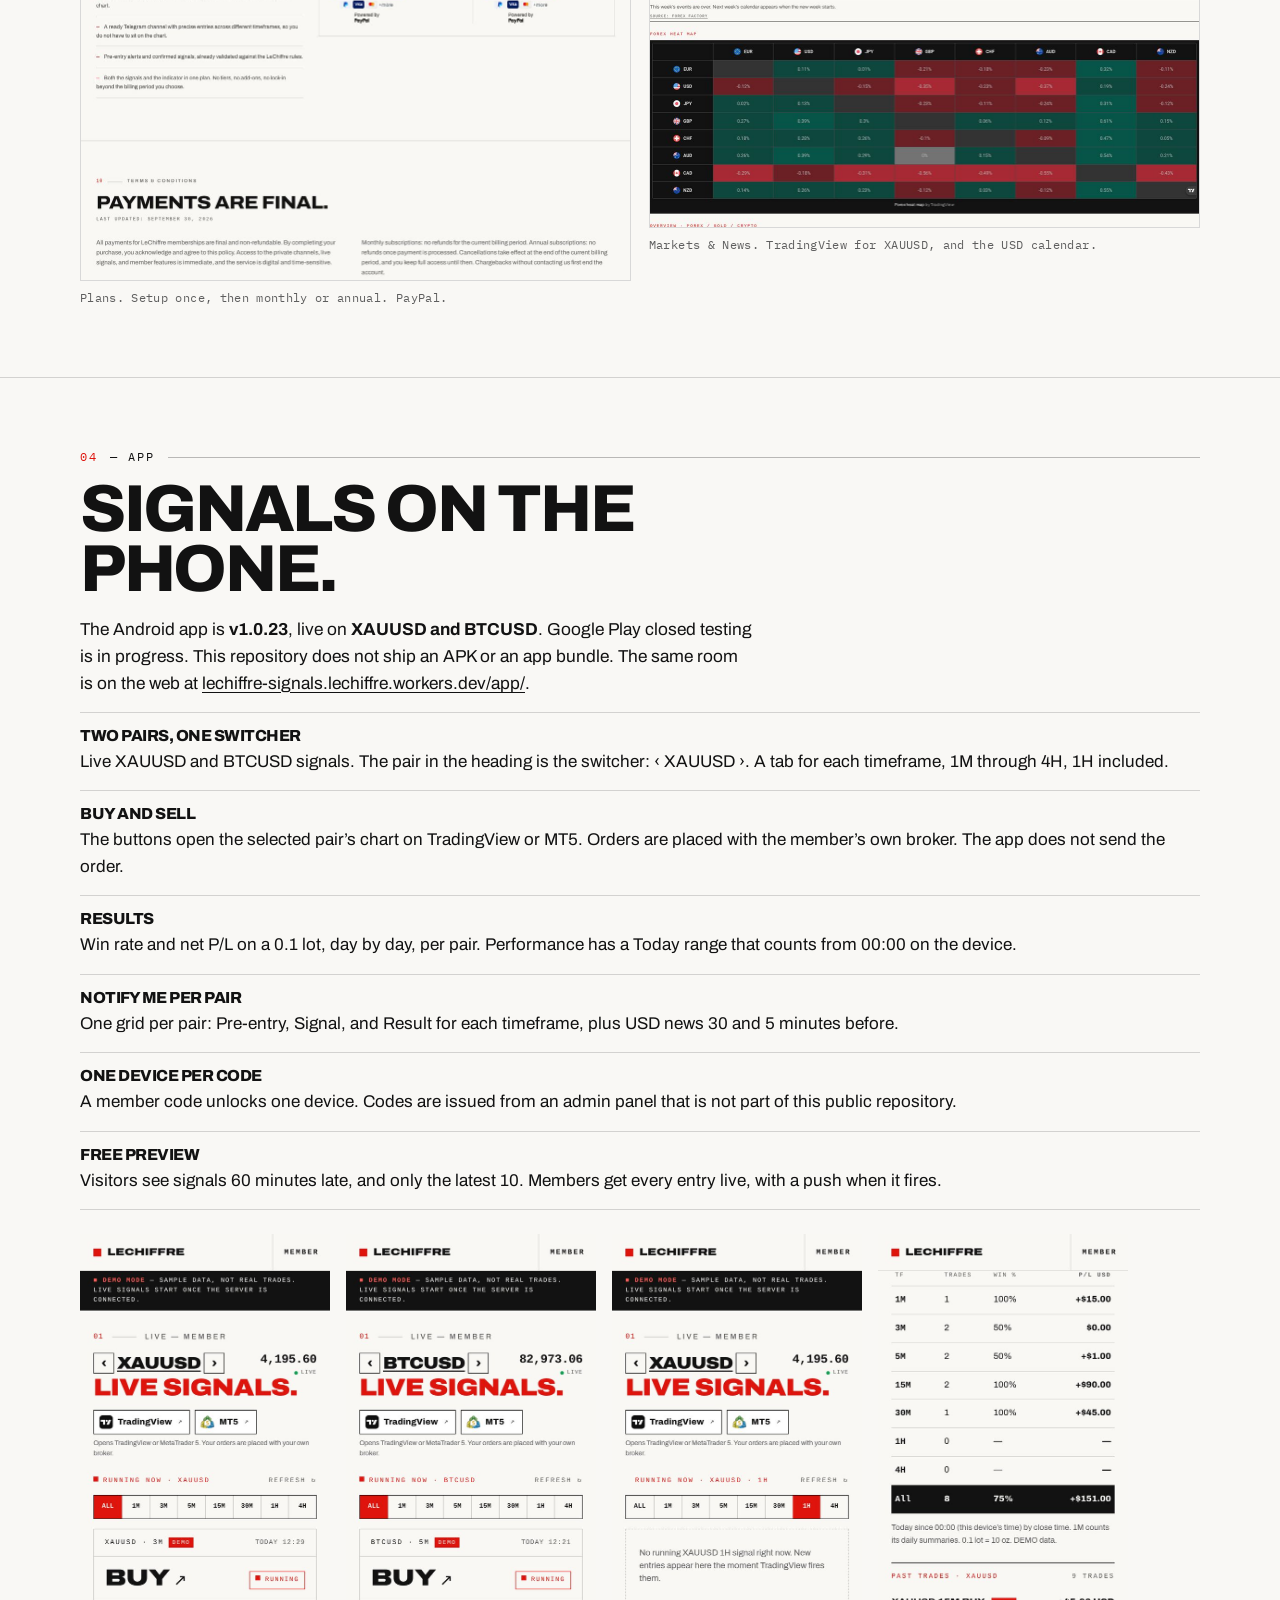
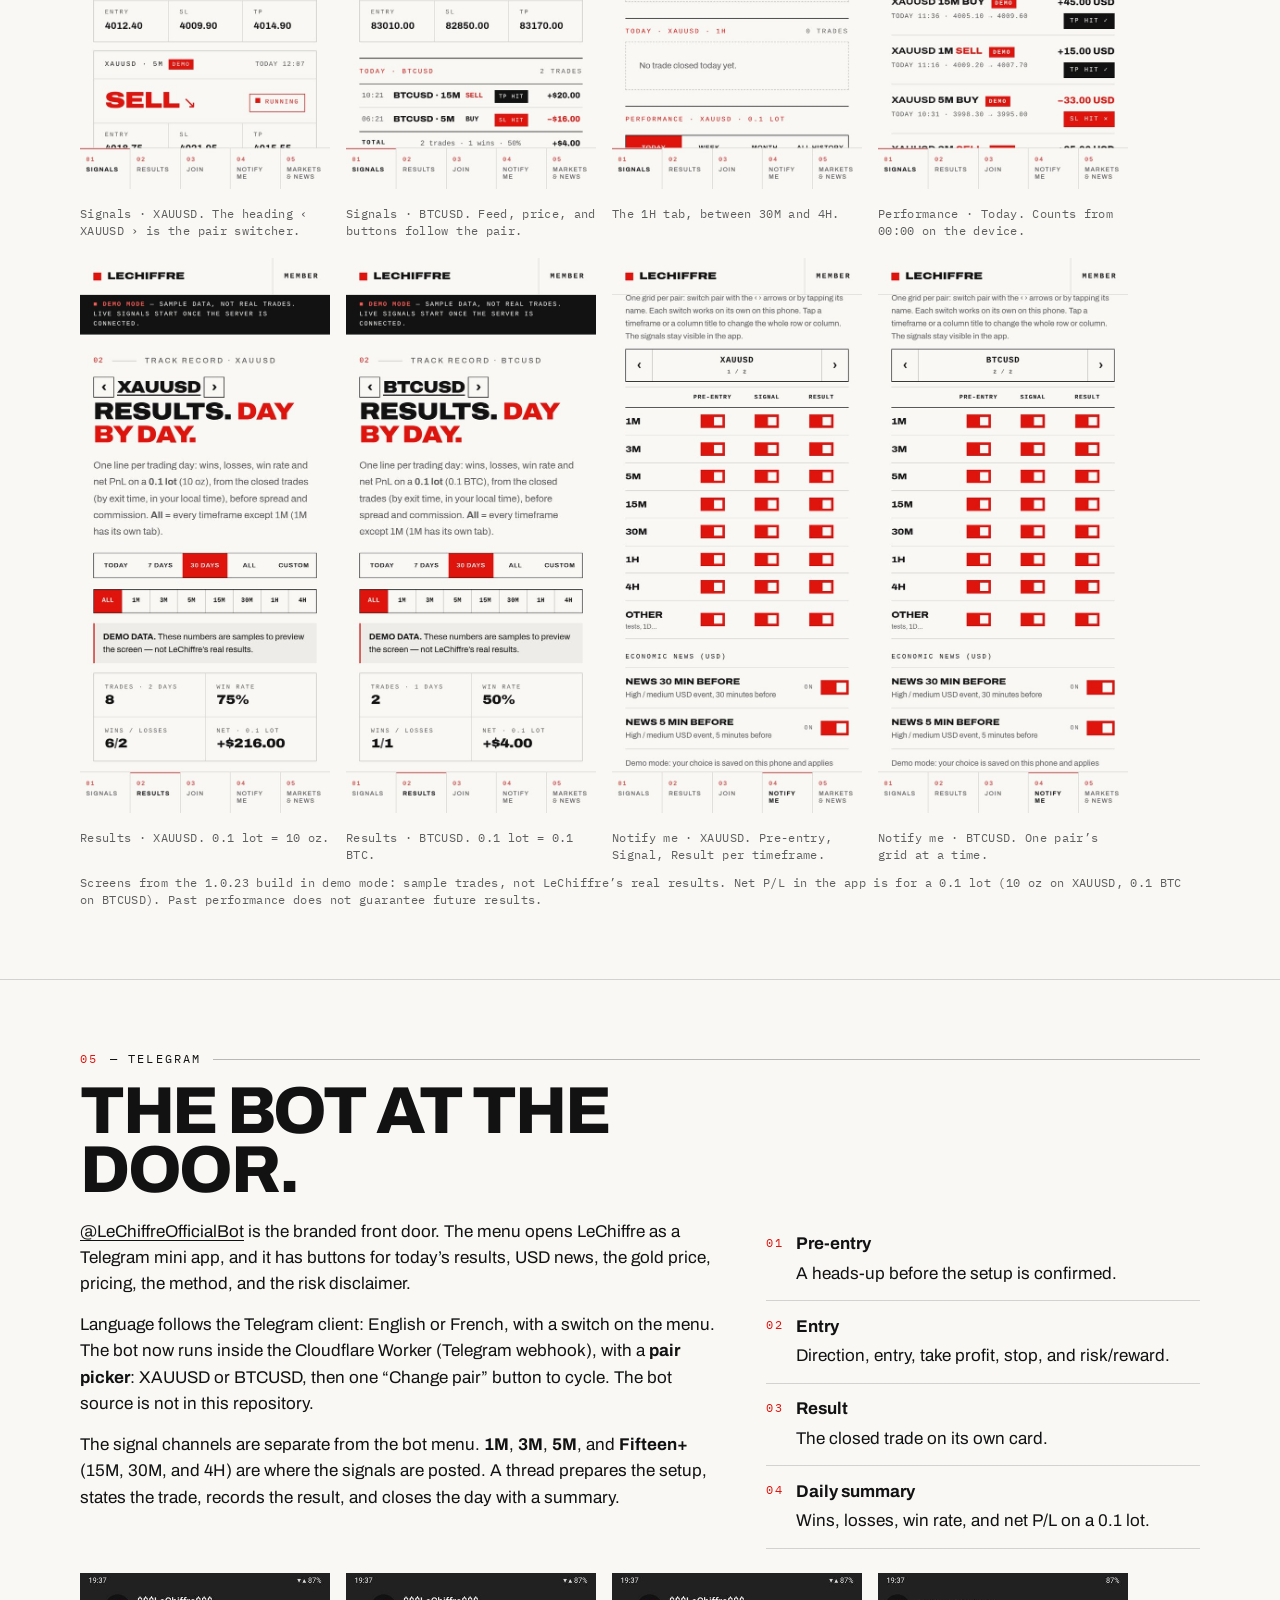
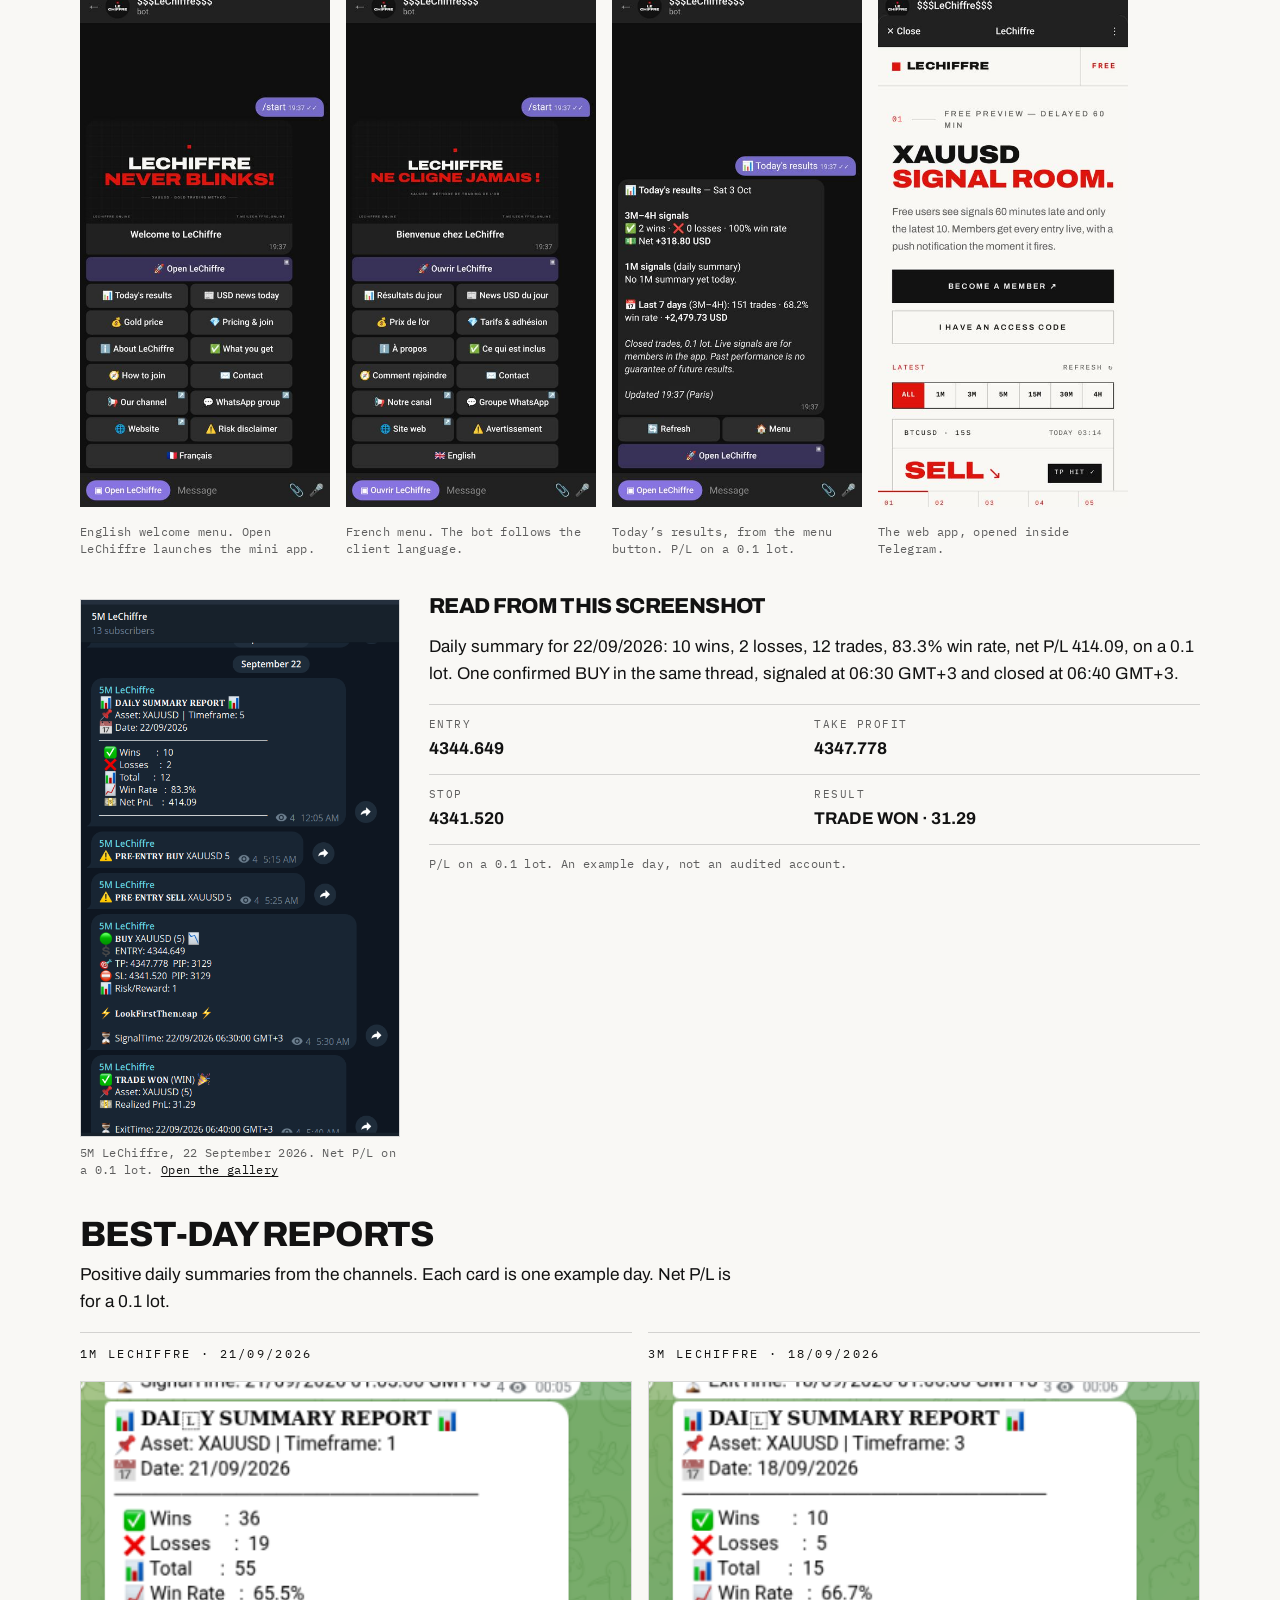
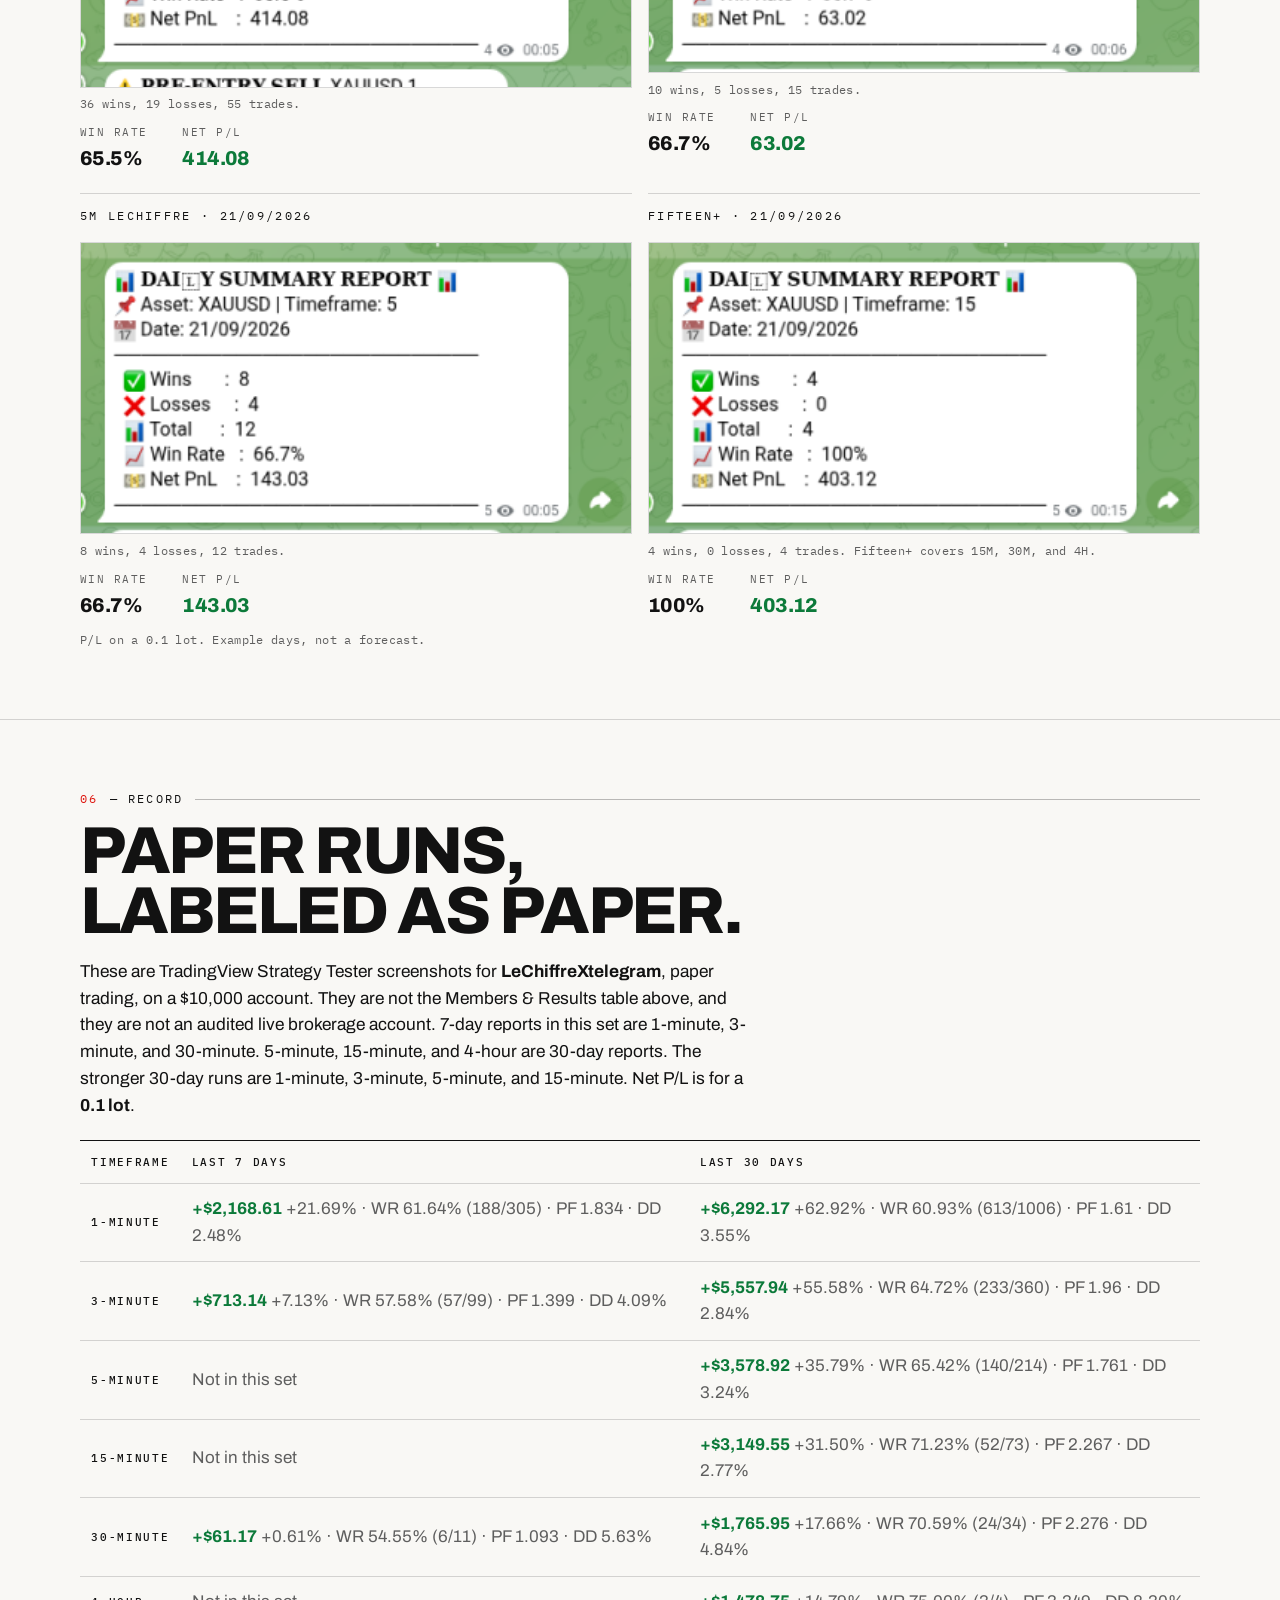
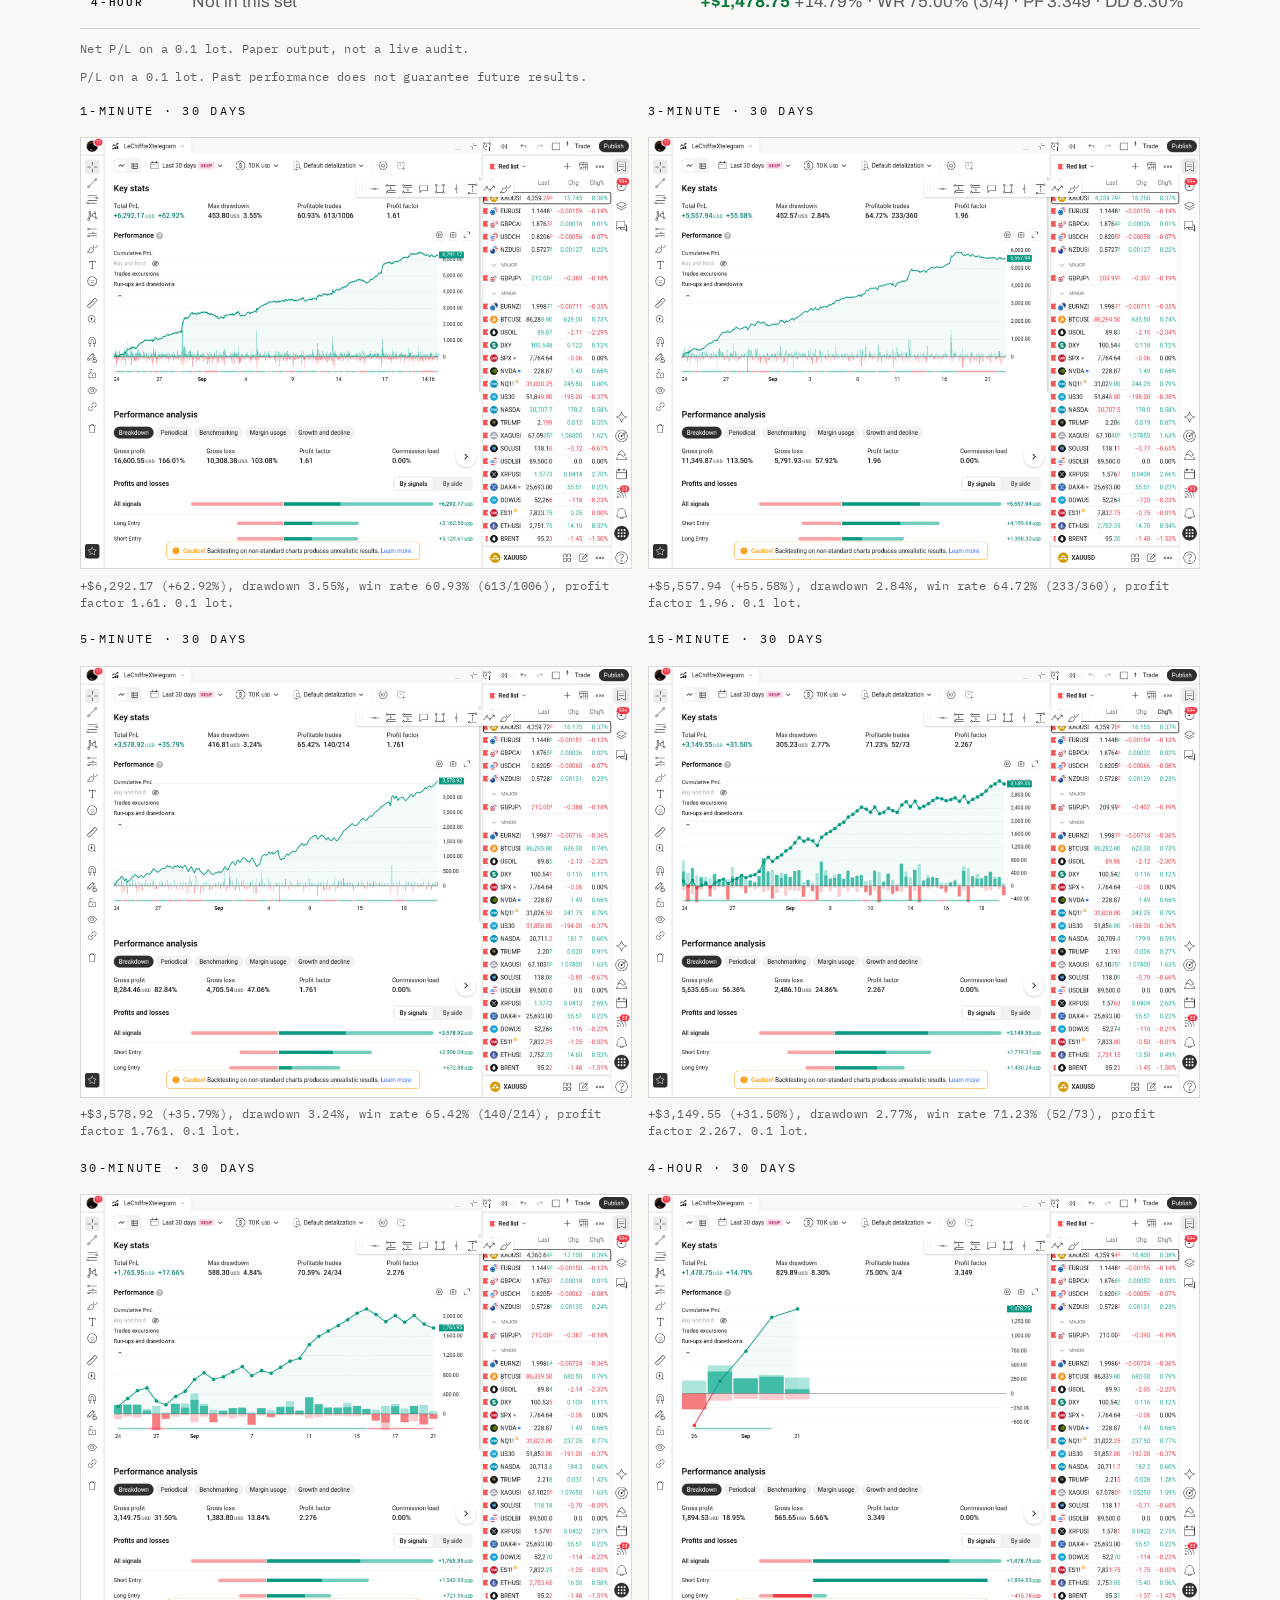
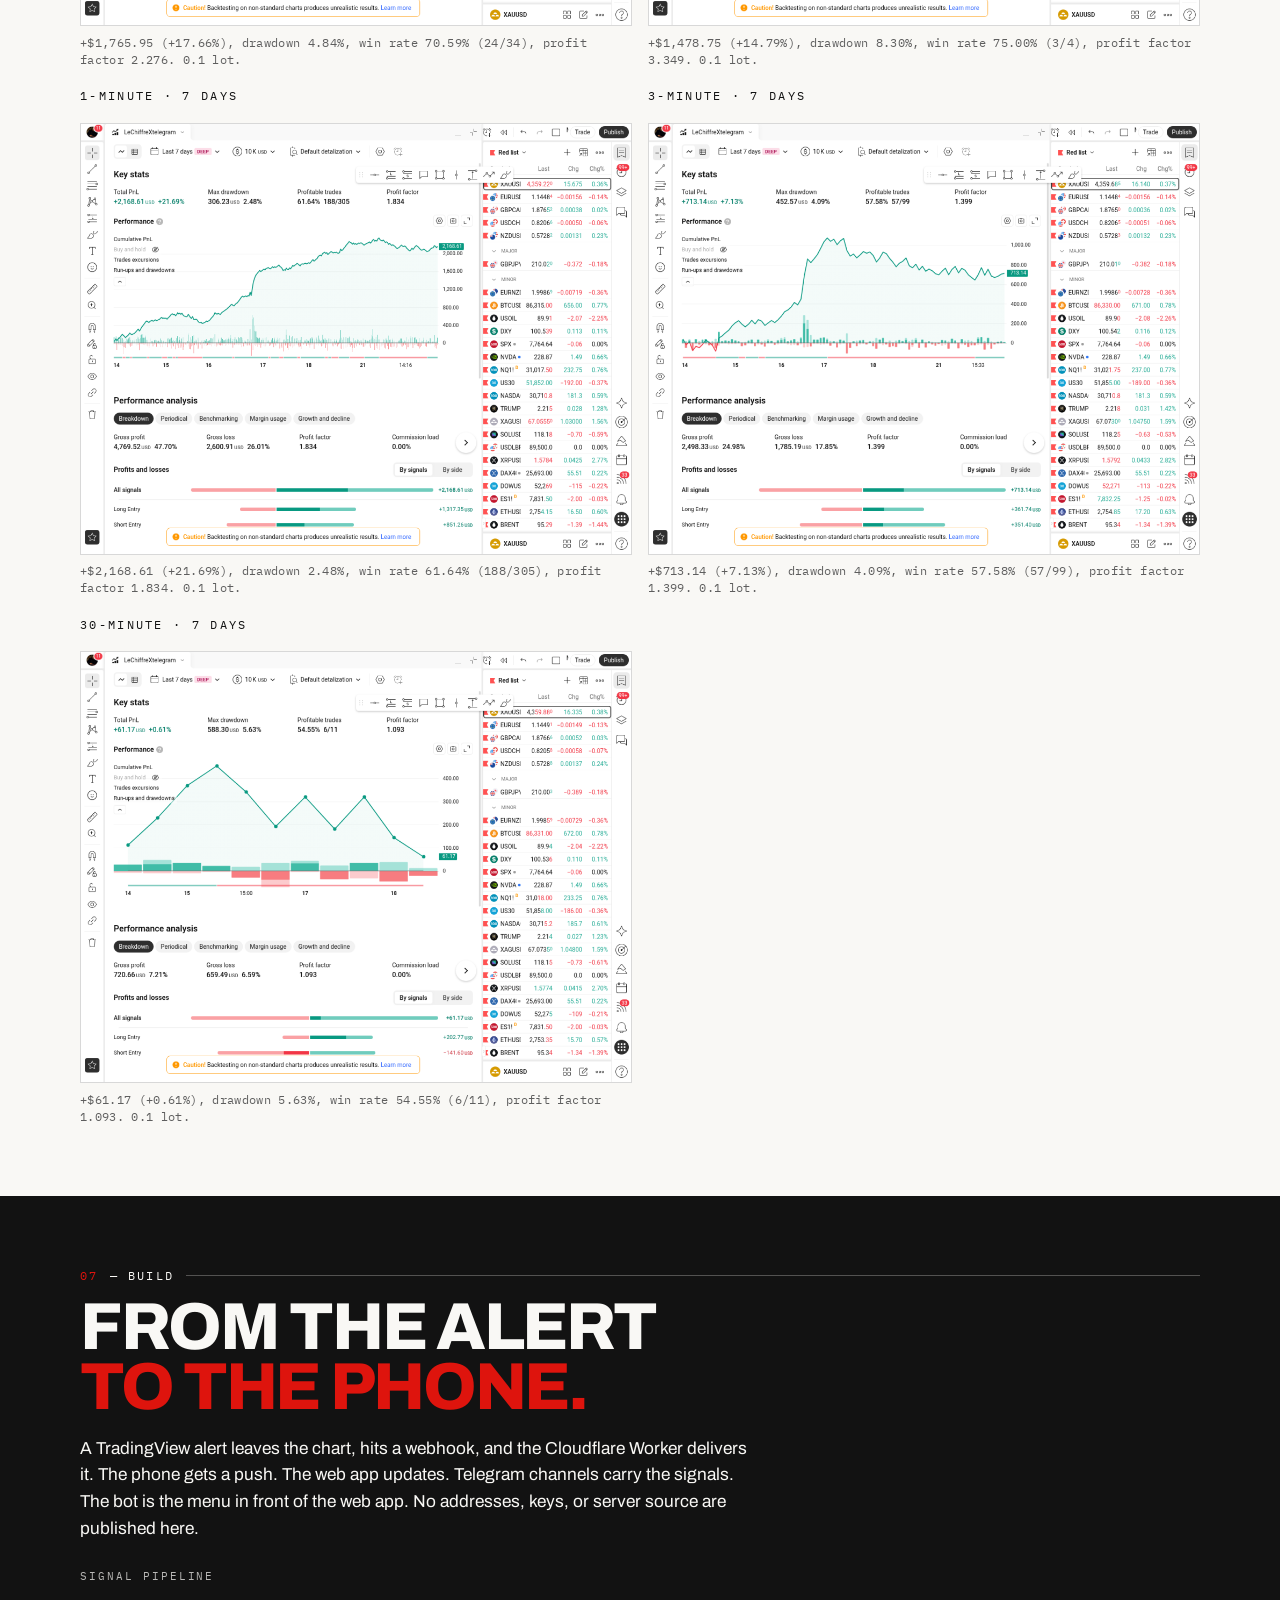
==== commit 21b3a92e: "Use app 1.0.23 screens in Story, App, gallery, and README." ====
--- a/index.html
+++ b/index.html
@@ -112,7 +112,8 @@
           <div class="split">
             <div class="prose">
               <p>
-                LeChiffre is Elie Minassian’s rules-based XAUUSD method. The chart
+                LeChiffre is Elie Minassian’s rules-based method, live on
+                <strong>XAUUSD</strong> gold and <strong>BTCUSD</strong> bitcoin. The chart
                 is Heikin Ashi. Fills are marked at the real price, so the picture
                 on the screen and the fill in the trade are not the same number
                 dressed up as each other.
@@ -138,7 +139,7 @@
               </div>
               <div>
                 <dt>Market</dt>
-                <dd>XAUUSD gold</dd>
+                <dd>XAUUSD · BTCUSD</dd>
               </div>
               <div>
                 <dt>Fills</dt>
@@ -158,6 +159,53 @@
               </div>
             </dl>
           </div>
+          <div class="phones">
+            <figure>
+              <img
+                src="assets/app-v1.0.23/signals-xauusd.jpg"
+                width="540"
+                height="1199"
+                alt="LeChiffre app 1.0.23, Signals on XAUUSD. The pair heading is the switcher, with TradingView and MT5 buttons and running BUY and SELL cards. Demo data."
+                loading="lazy"
+              />
+              <figcaption>Signals · XAUUSD. The heading ‹ XAUUSD › is the pair switcher.</figcaption>
+            </figure>
+            <figure>
+              <img
+                src="assets/app-v1.0.23/signals-btcusd.jpg"
+                width="540"
+                height="1199"
+                alt="LeChiffre app 1.0.23, Signals switched to BTCUSD, with a running BUY card and today’s BTCUSD trades. Demo data."
+                loading="lazy"
+              />
+              <figcaption>Signals · BTCUSD. Feed, price, and buttons follow the pair.</figcaption>
+            </figure>
+            <figure>
+              <img
+                src="assets/app-v1.0.23/results-xauusd.jpg"
+                width="540"
+                height="1199"
+                alt="LeChiffre app 1.0.23, Results day by day for XAUUSD on a 0.1 lot (10 oz). Demo data."
+                loading="lazy"
+              />
+              <figcaption>Results · XAUUSD. 0.1 lot = 10 oz.</figcaption>
+            </figure>
+            <figure>
+              <img
+                src="assets/app-v1.0.23/results-btcusd.jpg"
+                width="540"
+                height="1199"
+                alt="LeChiffre app 1.0.23, Results day by day for BTCUSD on a 0.1 lot (0.1 BTC). Demo data."
+                loading="lazy"
+              />
+              <figcaption>Results · BTCUSD. 0.1 lot = 0.1 BTC.</figcaption>
+            </figure>
+          </div>
+          <p class="lot">
+            App 1.0.23 in demo mode: sample trades, not LeChiffre’s real
+            results. More screens in <a href="#app">04 — App</a> and the
+            <a href="gallery.html#v1023-signals-xauusd">gallery</a>.
+          </p>
         </div>
       </section>
 
@@ -381,20 +429,20 @@
           </p>
           <ul class="checklist">
             <li>
-              <h3>Tabs, one per timeframe</h3>
-              <p>Live XAUUSD signals with a tab for each timeframe, and a notification switch per timeframe.</p>
+              <h3>Two pairs, one switcher</h3>
+              <p>Live XAUUSD and BTCUSD signals. The pair in the heading is the switcher: ‹ XAUUSD ›. A tab for each timeframe, 1M through 4H, 1H included.</p>
             </li>
             <li>
               <h3>BUY and SELL</h3>
-              <p>The buttons open the XAUUSD chart on TradingView. Orders are placed with the member’s own broker. The app does not send the order.</p>
+              <p>The buttons open the selected pair’s chart on TradingView or MT5. Orders are placed with the member’s own broker. The app does not send the order.</p>
             </li>
             <li>
               <h3>Results</h3>
-              <p>Win rate and net P/L on a 0.1 lot, for Week, Month, and All, with a row per timeframe.</p>
-            </li>
-            <li>
-              <h3>Markets &amp; News</h3>
-              <p>A tab for the chart and the USD calendar, the same job as the website page.</p>
+              <p>Win rate and net P/L on a 0.1 lot, day by day, per pair. Performance has a Today range that counts from 00:00 on the device.</p>
+            </li>
+            <li>
+              <h3>Notify me per pair</h3>
+              <p>One grid per pair: Pre-entry, Signal, and Result for each timeframe, plus USD news 30 and 5 minutes before.</p>
             </li>
             <li>
               <h3>One device per code</h3>
@@ -408,43 +456,89 @@
           <div class="phones">
             <figure>
               <img
-                src="assets/showcase/app-signals.jpg"
-                width="540"
-                height="1169"
-                alt="LeChiffre Android app, Signals tab. XAUUSD signal room with green BUY and red SELL buttons, timeframe tabs, and a free preview delayed 60 minutes."
-              />
-              <figcaption>Signals. BUY and SELL open TradingView. Free preview is 60 minutes late.</figcaption>
-            </figure>
-            <figure>
-              <img
-                src="assets/showcase/app-results.jpg"
-                width="480"
-                height="853"
-                alt="LeChiffre app Results screen with Week, Month, and All ranges, win rate, and net P/L by timeframe."
-              />
-              <figcaption>Results. Win rate and net P/L on a 0.1 lot, by Week, Month, and All.</figcaption>
-            </figure>
-            <figure>
-              <img
-                src="assets/showcase/app-timeframes.jpg"
-                width="460"
-                height="1022"
-                alt="LeChiffre app timeframe list with a notification switch for each timeframe from 1 minute through 4 hour."
-              />
-              <figcaption>A notification switch on each timeframe.</figcaption>
-            </figure>
-            <figure>
-              <img
-                src="assets/showcase/app-membership.jpg"
-                width="480"
-                height="853"
-                alt="LeChiffre app membership screen with an empty access-code field. No code is shown."
-              />
-              <figcaption>Membership. One device per code. The field in this shot is empty.</figcaption>
+                src="assets/app-v1.0.23/signals-xauusd.jpg"
+                width="540"
+                height="1199"
+                alt="LeChiffre app 1.0.23, Signals on XAUUSD. The pair heading is the switcher, with TradingView and MT5 buttons and running BUY and SELL cards. Demo data."
+                loading="lazy"
+              />
+              <figcaption>Signals · XAUUSD. The heading ‹ XAUUSD › is the pair switcher.</figcaption>
+            </figure>
+            <figure>
+              <img
+                src="assets/app-v1.0.23/signals-btcusd.jpg"
+                width="540"
+                height="1199"
+                alt="LeChiffre app 1.0.23, Signals switched to BTCUSD, with a running BUY card and today’s BTCUSD trades. Demo data."
+                loading="lazy"
+              />
+              <figcaption>Signals · BTCUSD. Feed, price, and buttons follow the pair.</figcaption>
+            </figure>
+            <figure>
+              <img
+                src="assets/app-v1.0.23/signals-1h.jpg"
+                width="540"
+                height="1199"
+                alt="LeChiffre app 1.0.23, Signals on the 1H timeframe tab for XAUUSD. Demo data."
+                loading="lazy"
+              />
+              <figcaption>The 1H tab, between 30M and 4H.</figcaption>
+            </figure>
+            <figure>
+              <img
+                src="assets/app-v1.0.23/performance-today.jpg"
+                width="540"
+                height="1199"
+                alt="LeChiffre app 1.0.23, Performance table on the Today range, with trades, win rate, and P/L per timeframe on a 0.1 lot. Demo data."
+                loading="lazy"
+              />
+              <figcaption>Performance · Today. Counts from 00:00 on the device.</figcaption>
+            </figure>
+            <figure>
+              <img
+                src="assets/app-v1.0.23/results-xauusd.jpg"
+                width="540"
+                height="1199"
+                alt="LeChiffre app 1.0.23, Results day by day for XAUUSD on a 0.1 lot (10 oz). Demo data."
+                loading="lazy"
+              />
+              <figcaption>Results · XAUUSD. 0.1 lot = 10 oz.</figcaption>
+            </figure>
+            <figure>
+              <img
+                src="assets/app-v1.0.23/results-btcusd.jpg"
+                width="540"
+                height="1199"
+                alt="LeChiffre app 1.0.23, Results day by day for BTCUSD on a 0.1 lot (0.1 BTC). Demo data."
+                loading="lazy"
+              />
+              <figcaption>Results · BTCUSD. 0.1 lot = 0.1 BTC.</figcaption>
+            </figure>
+            <figure>
+              <img
+                src="assets/app-v1.0.23/notify-xauusd.jpg"
+                width="540"
+                height="1199"
+                alt="LeChiffre app 1.0.23, Notify me grid for XAUUSD with Pre-entry, Signal, and Result switches per timeframe and USD news alerts. Demo data."
+                loading="lazy"
+              />
+              <figcaption>Notify me · XAUUSD. Pre-entry, Signal, Result per timeframe.</figcaption>
+            </figure>
+            <figure>
+              <img
+                src="assets/app-v1.0.23/notify-btcusd.jpg"
+                width="540"
+                height="1199"
+                alt="LeChiffre app 1.0.23, Notify me grid for BTCUSD with the same switches per timeframe. Demo data."
+                loading="lazy"
+              />
+              <figcaption>Notify me · BTCUSD. One pair’s grid at a time.</figcaption>
             </figure>
           </div>
           <p class="lot">
-            Net P/L in the app is for a 0.1 lot. Past performance does not
+            Screens from the 1.0.23 build in demo mode: sample trades, not
+            LeChiffre’s real results. Net P/L in the app is for a 0.1 lot
+            (10 oz on XAUUSD, 0.1 BTC on BTCUSD). Past performance does not
             guarantee future results.
           </p>
         </div>
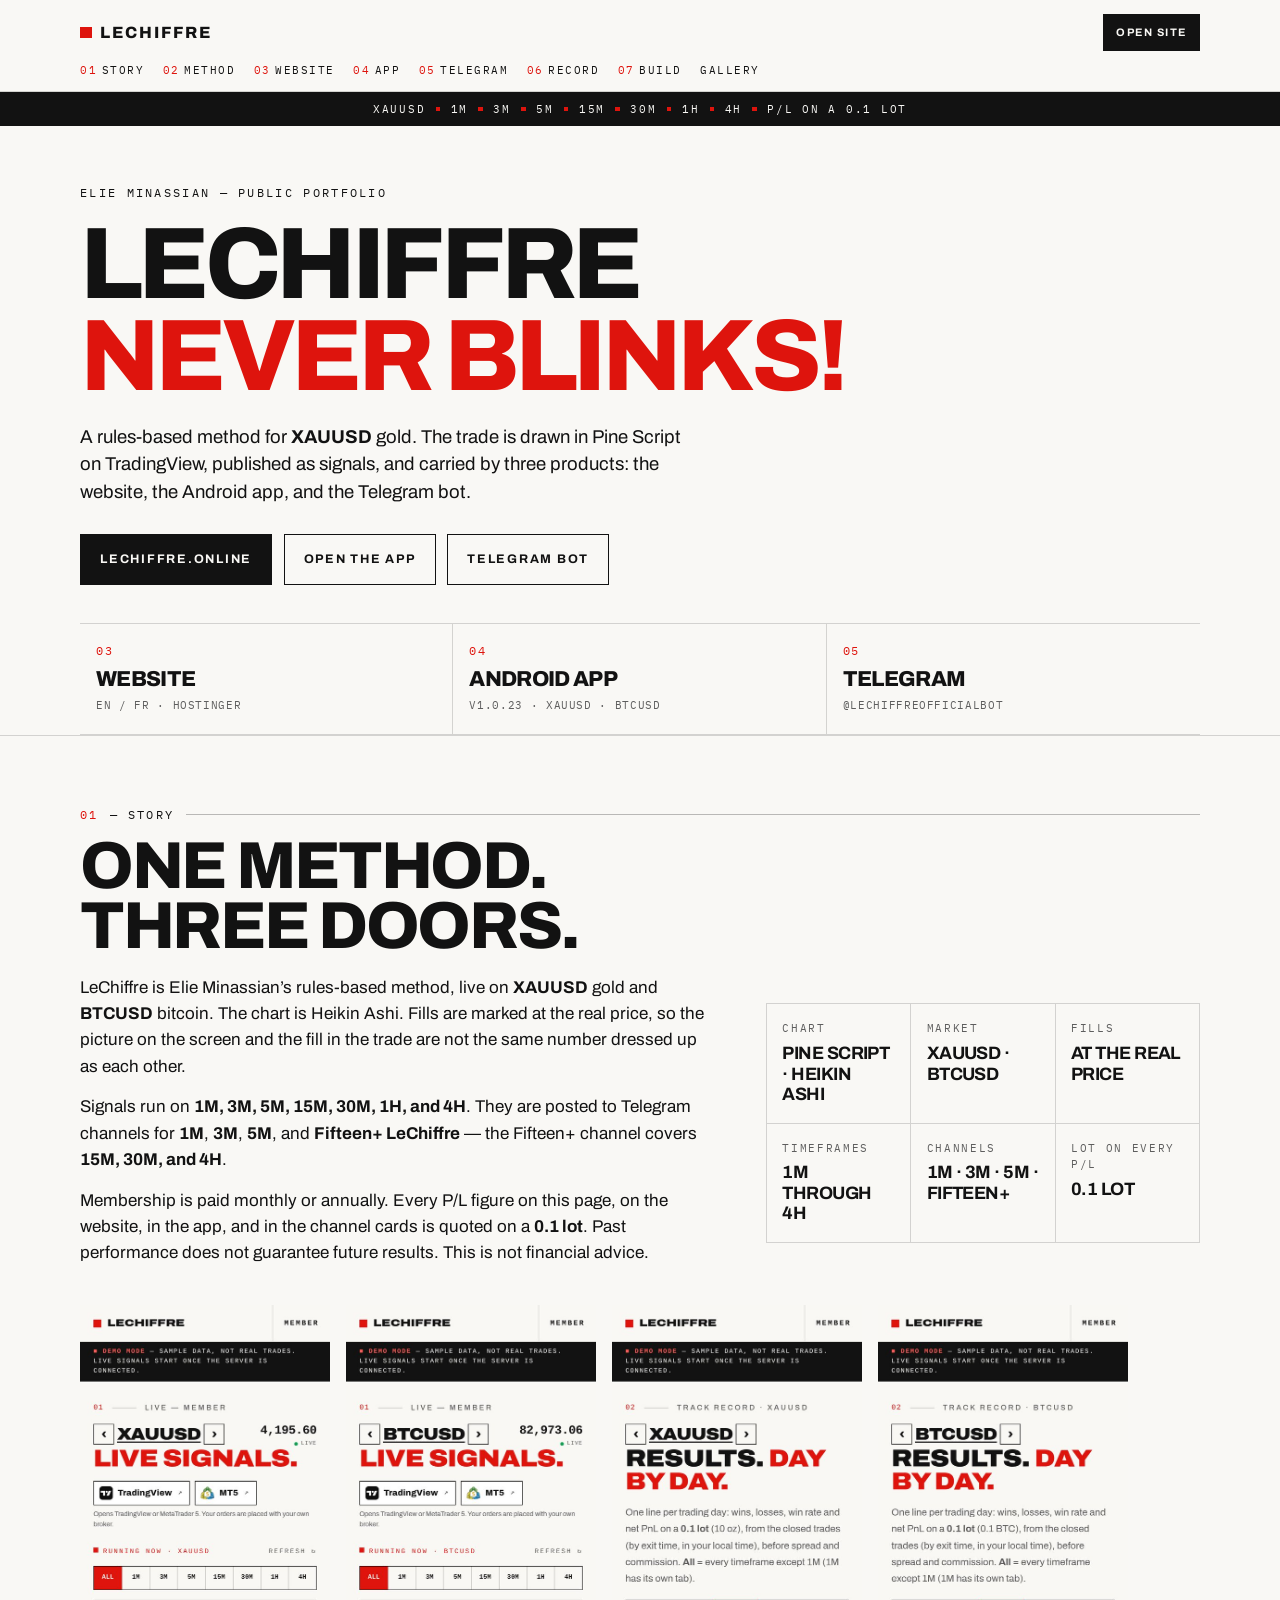
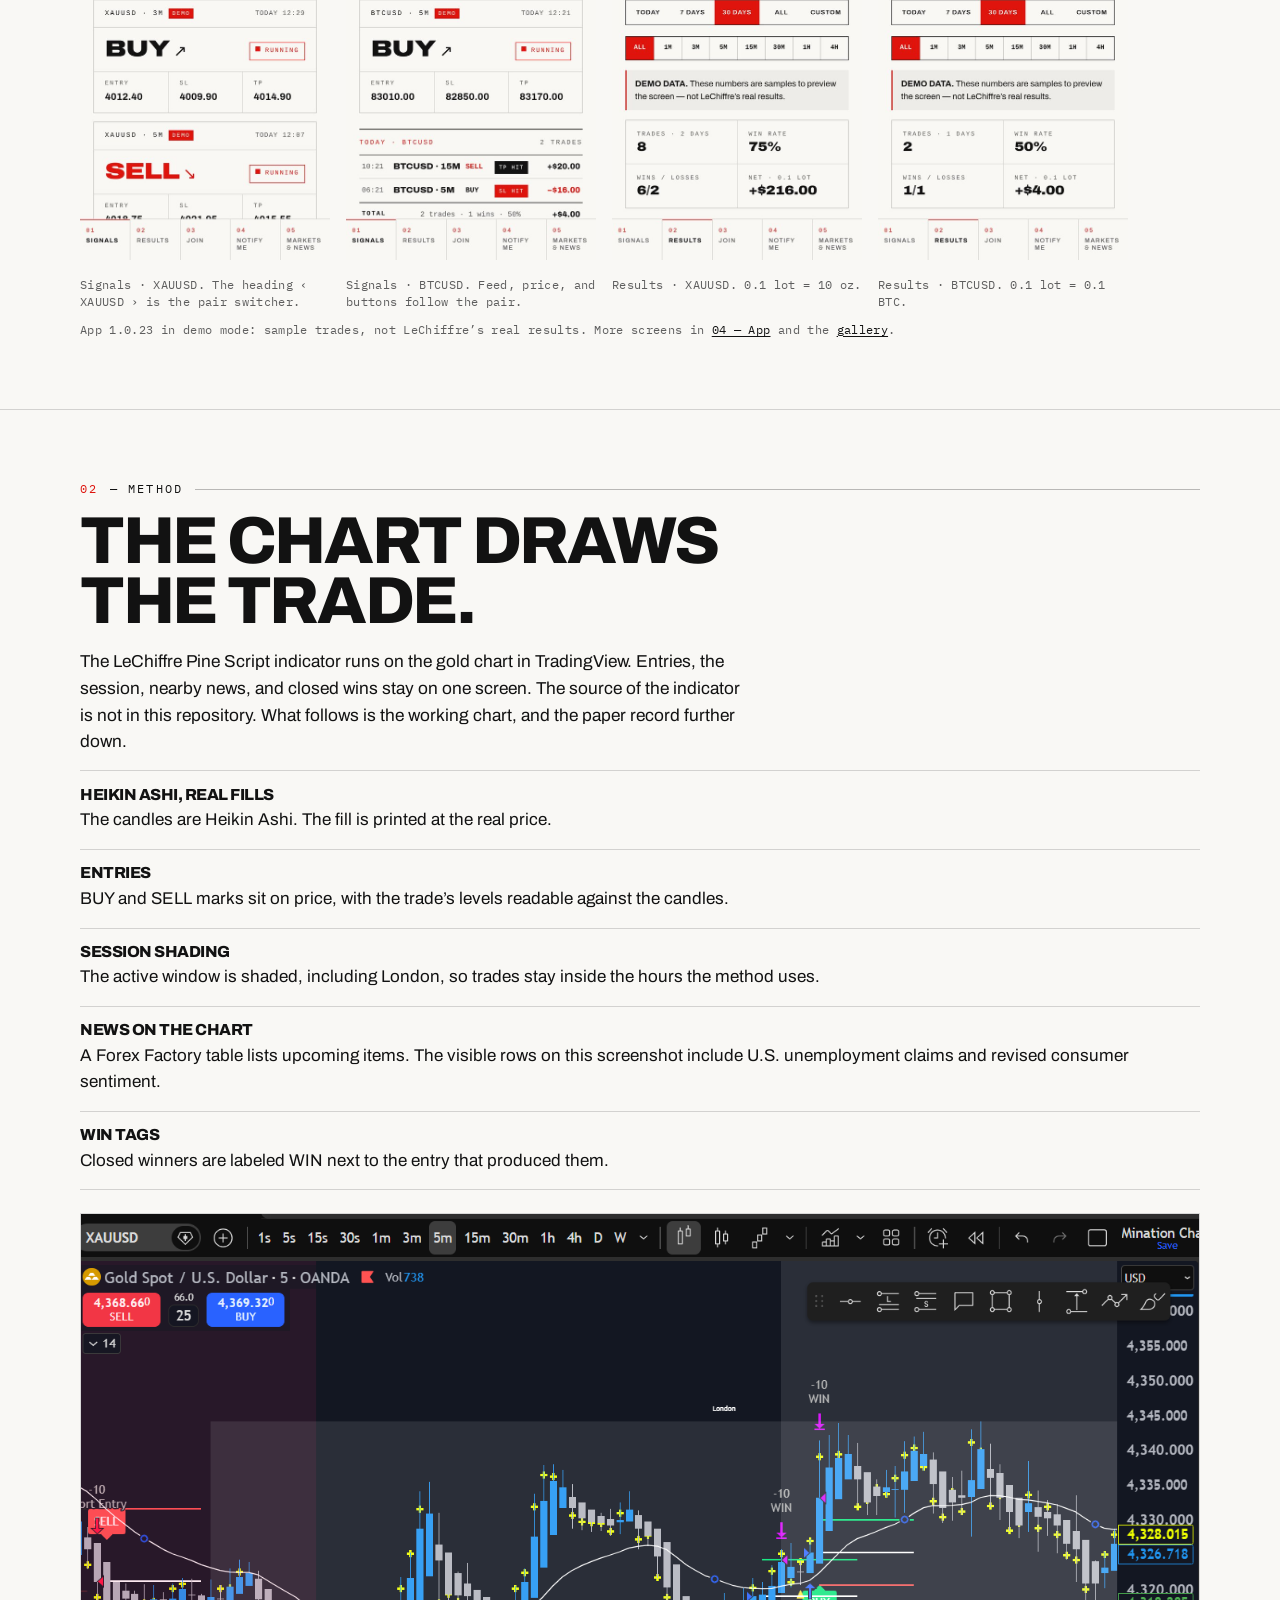
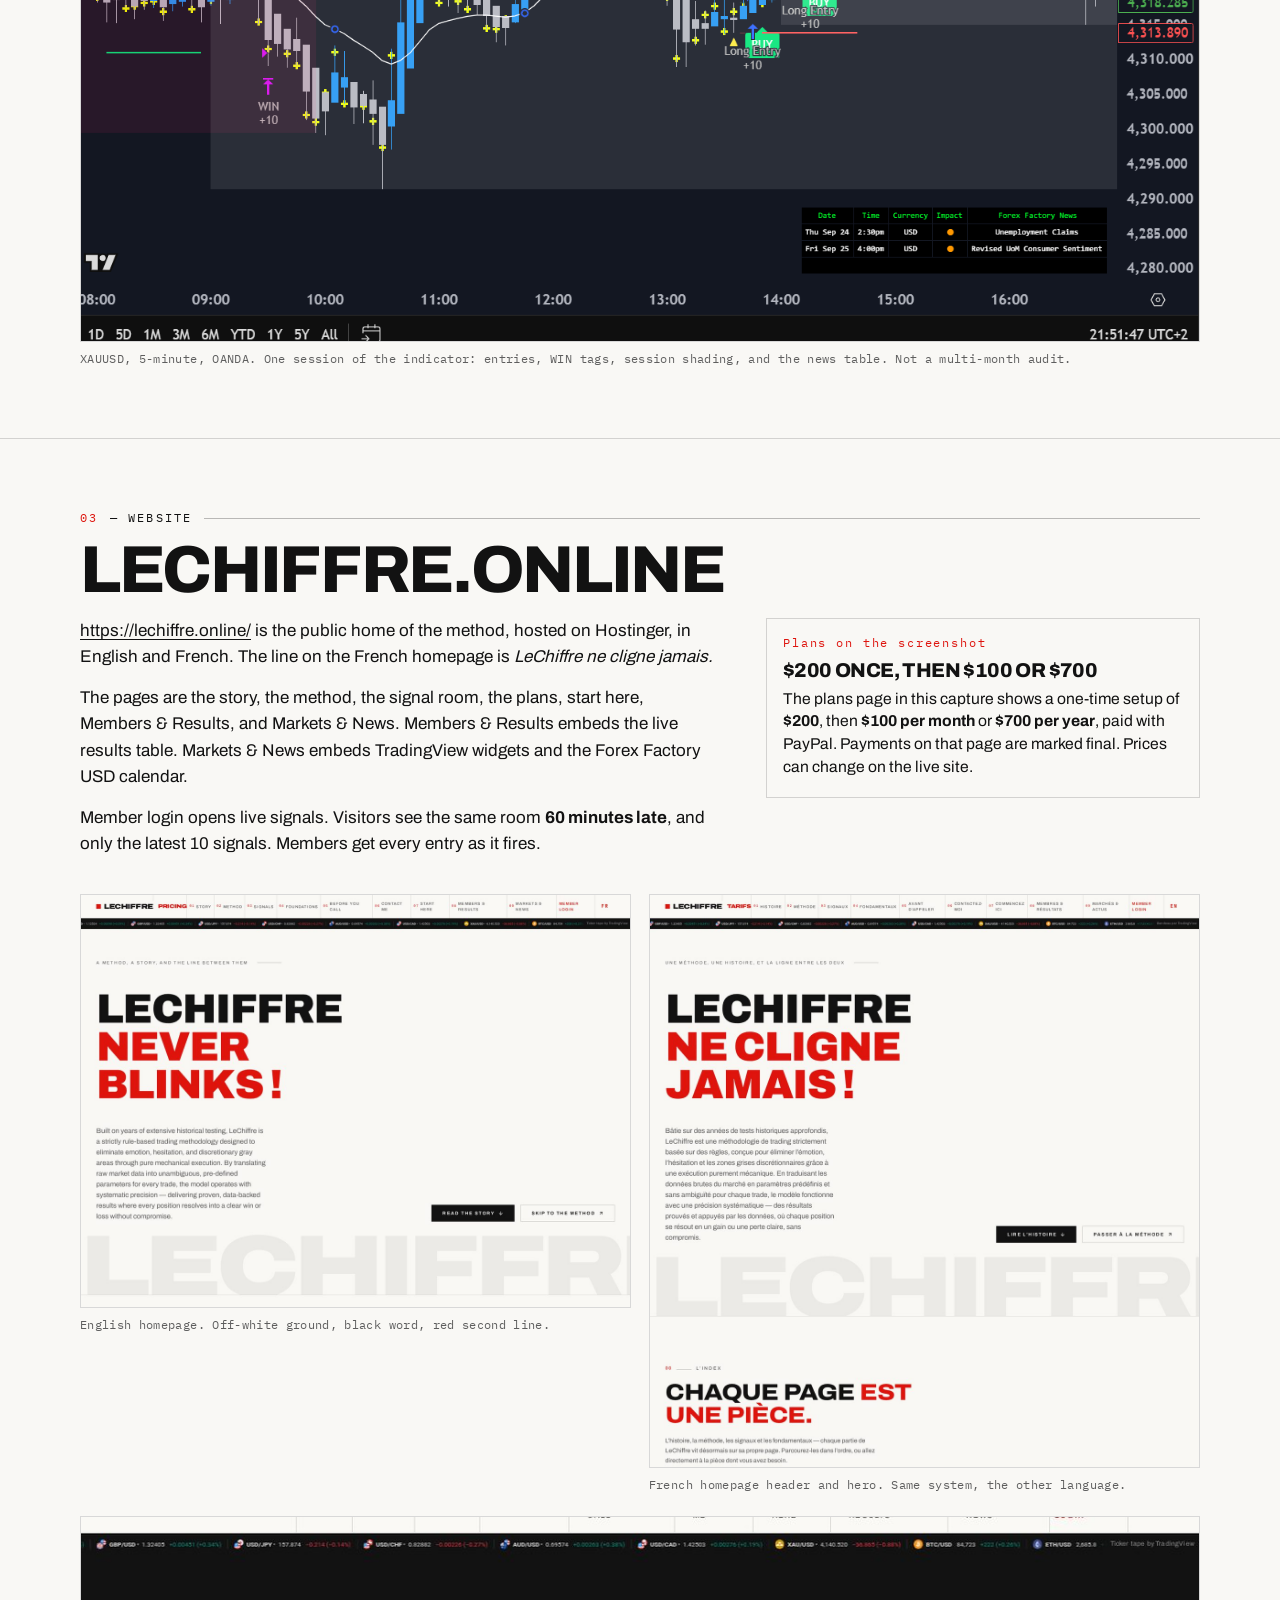
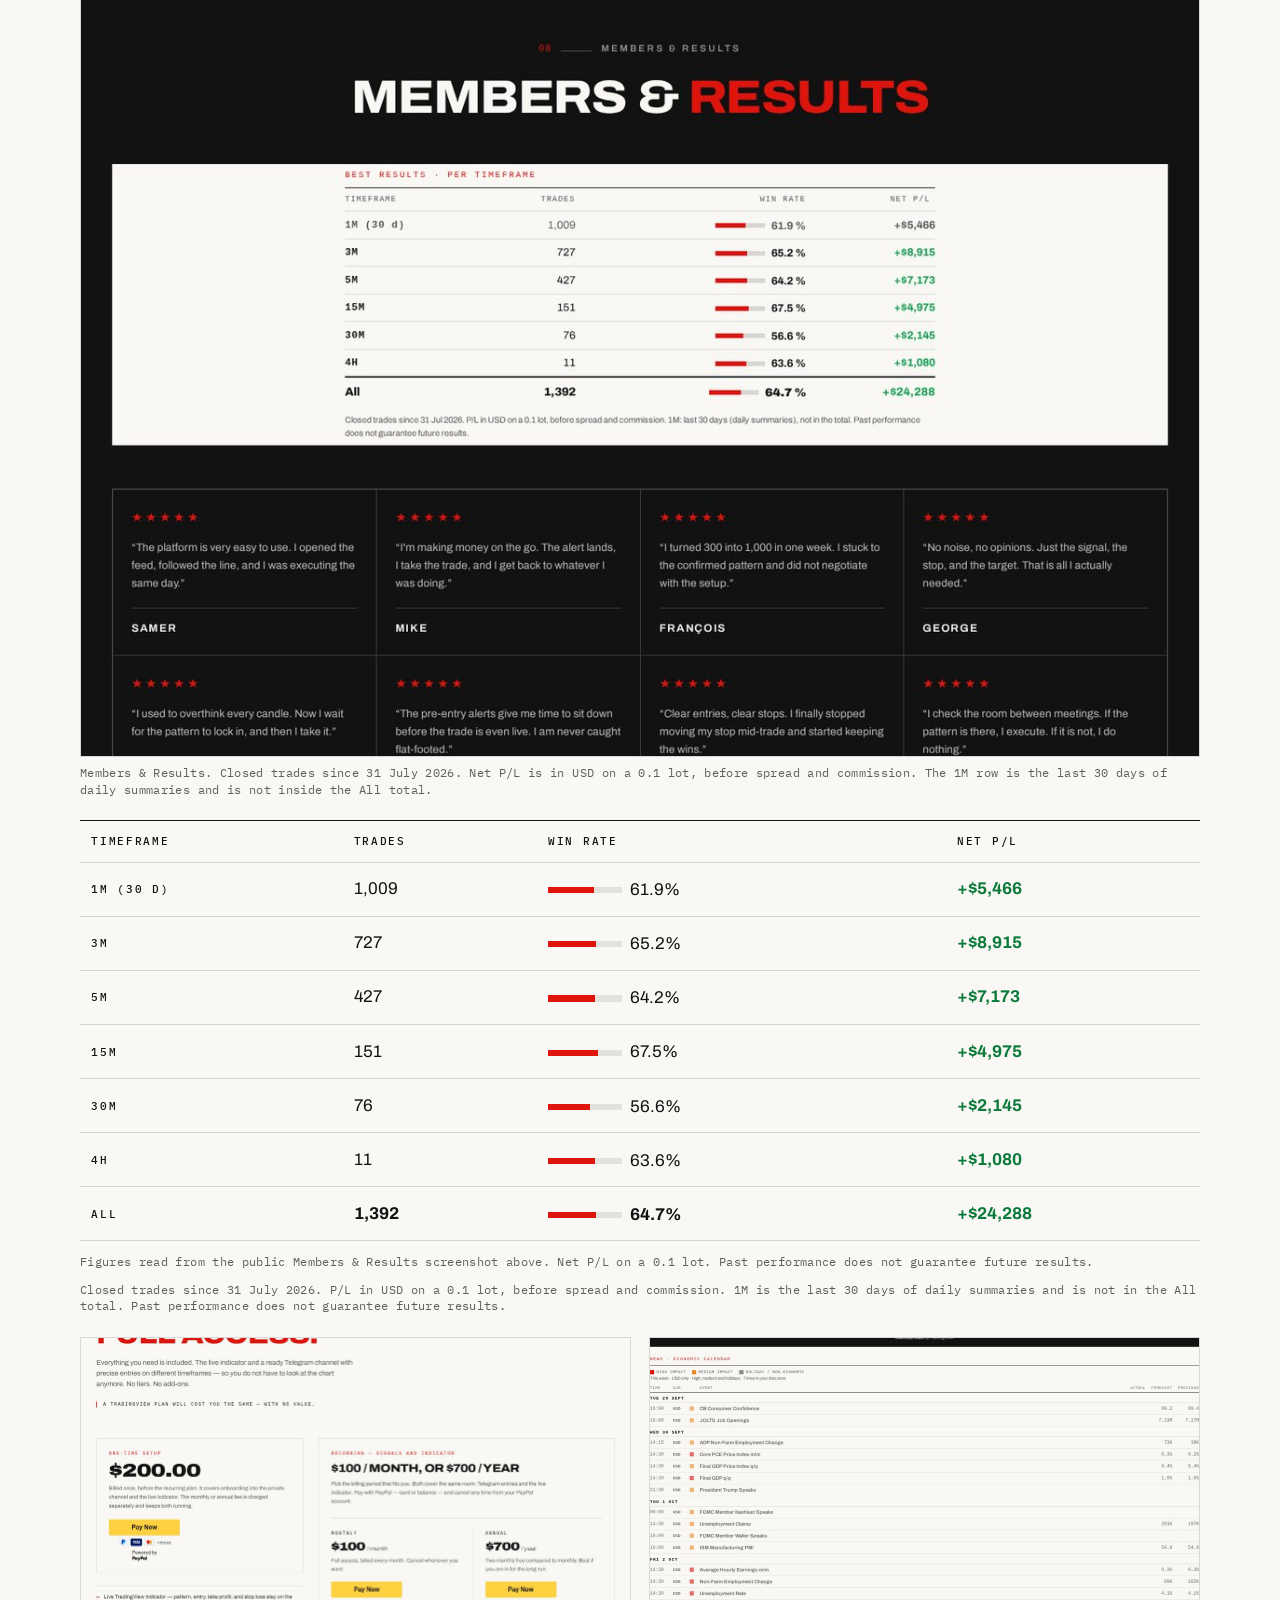
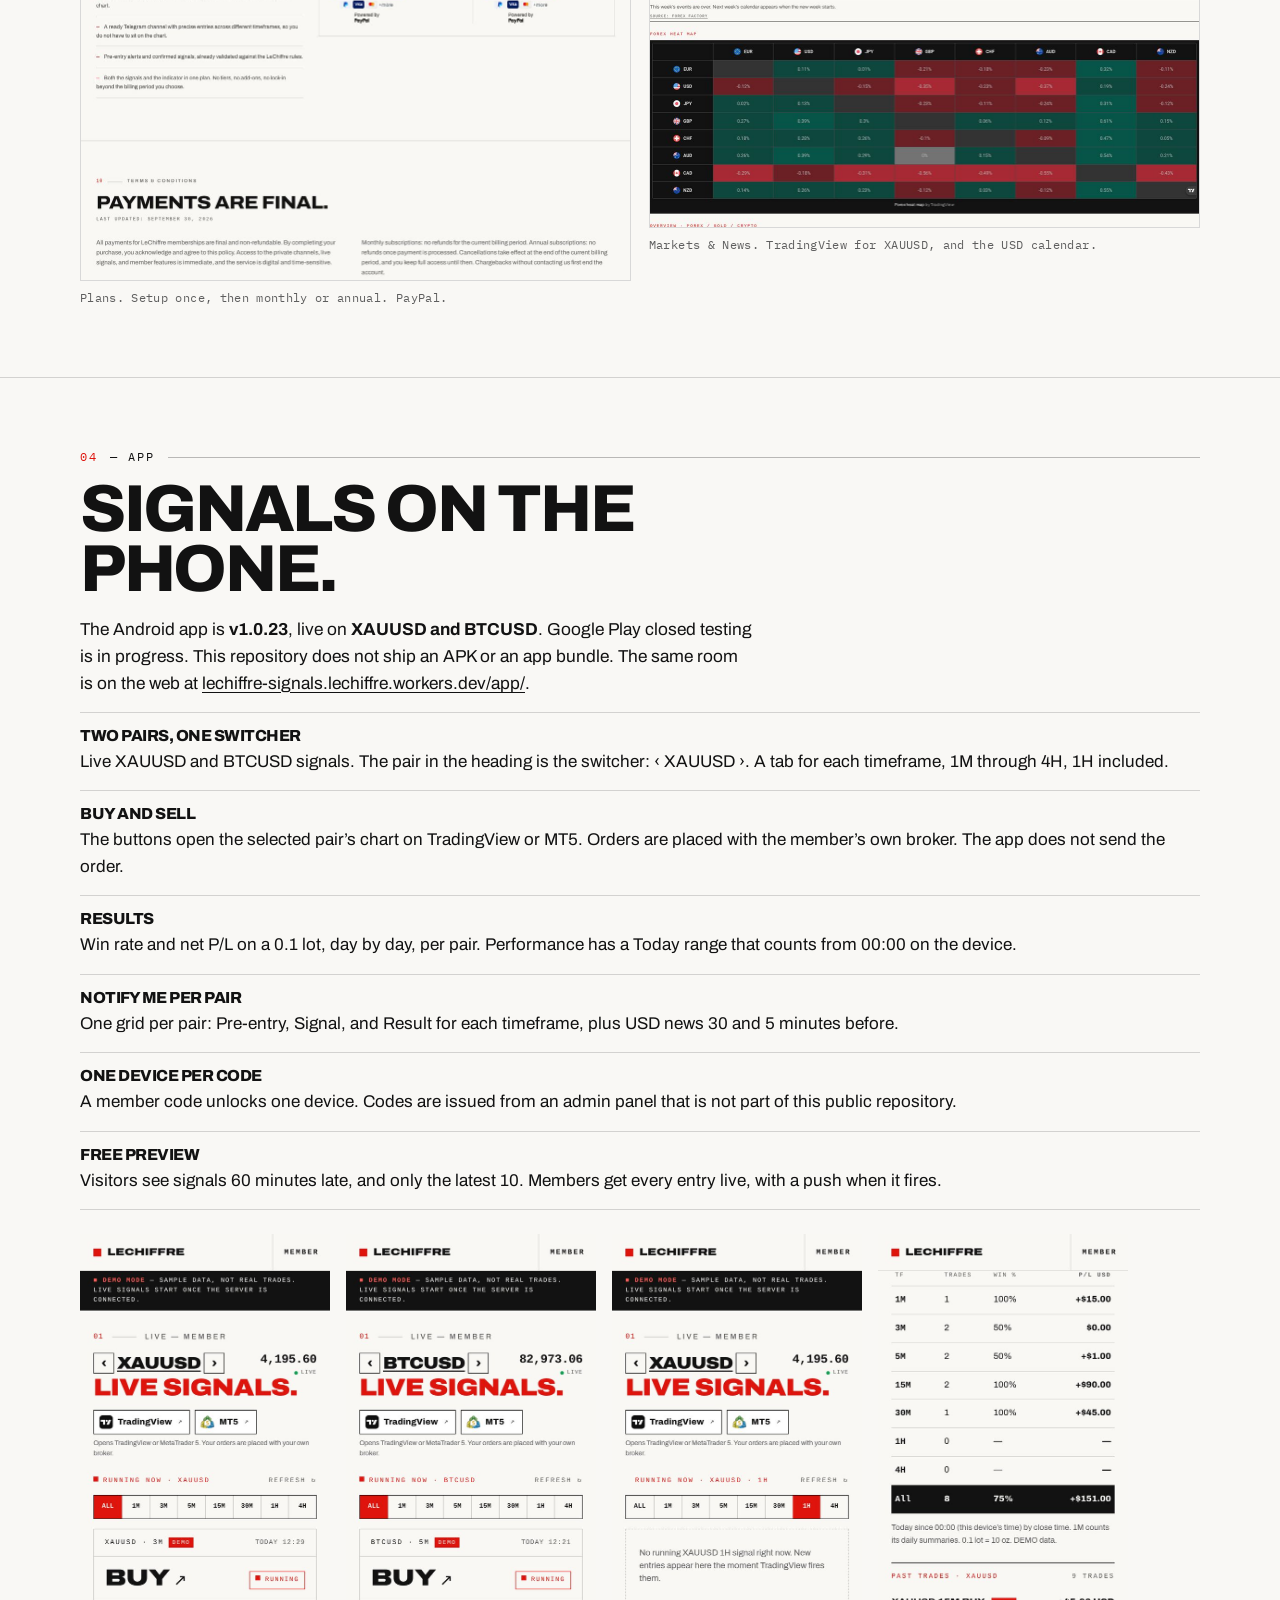
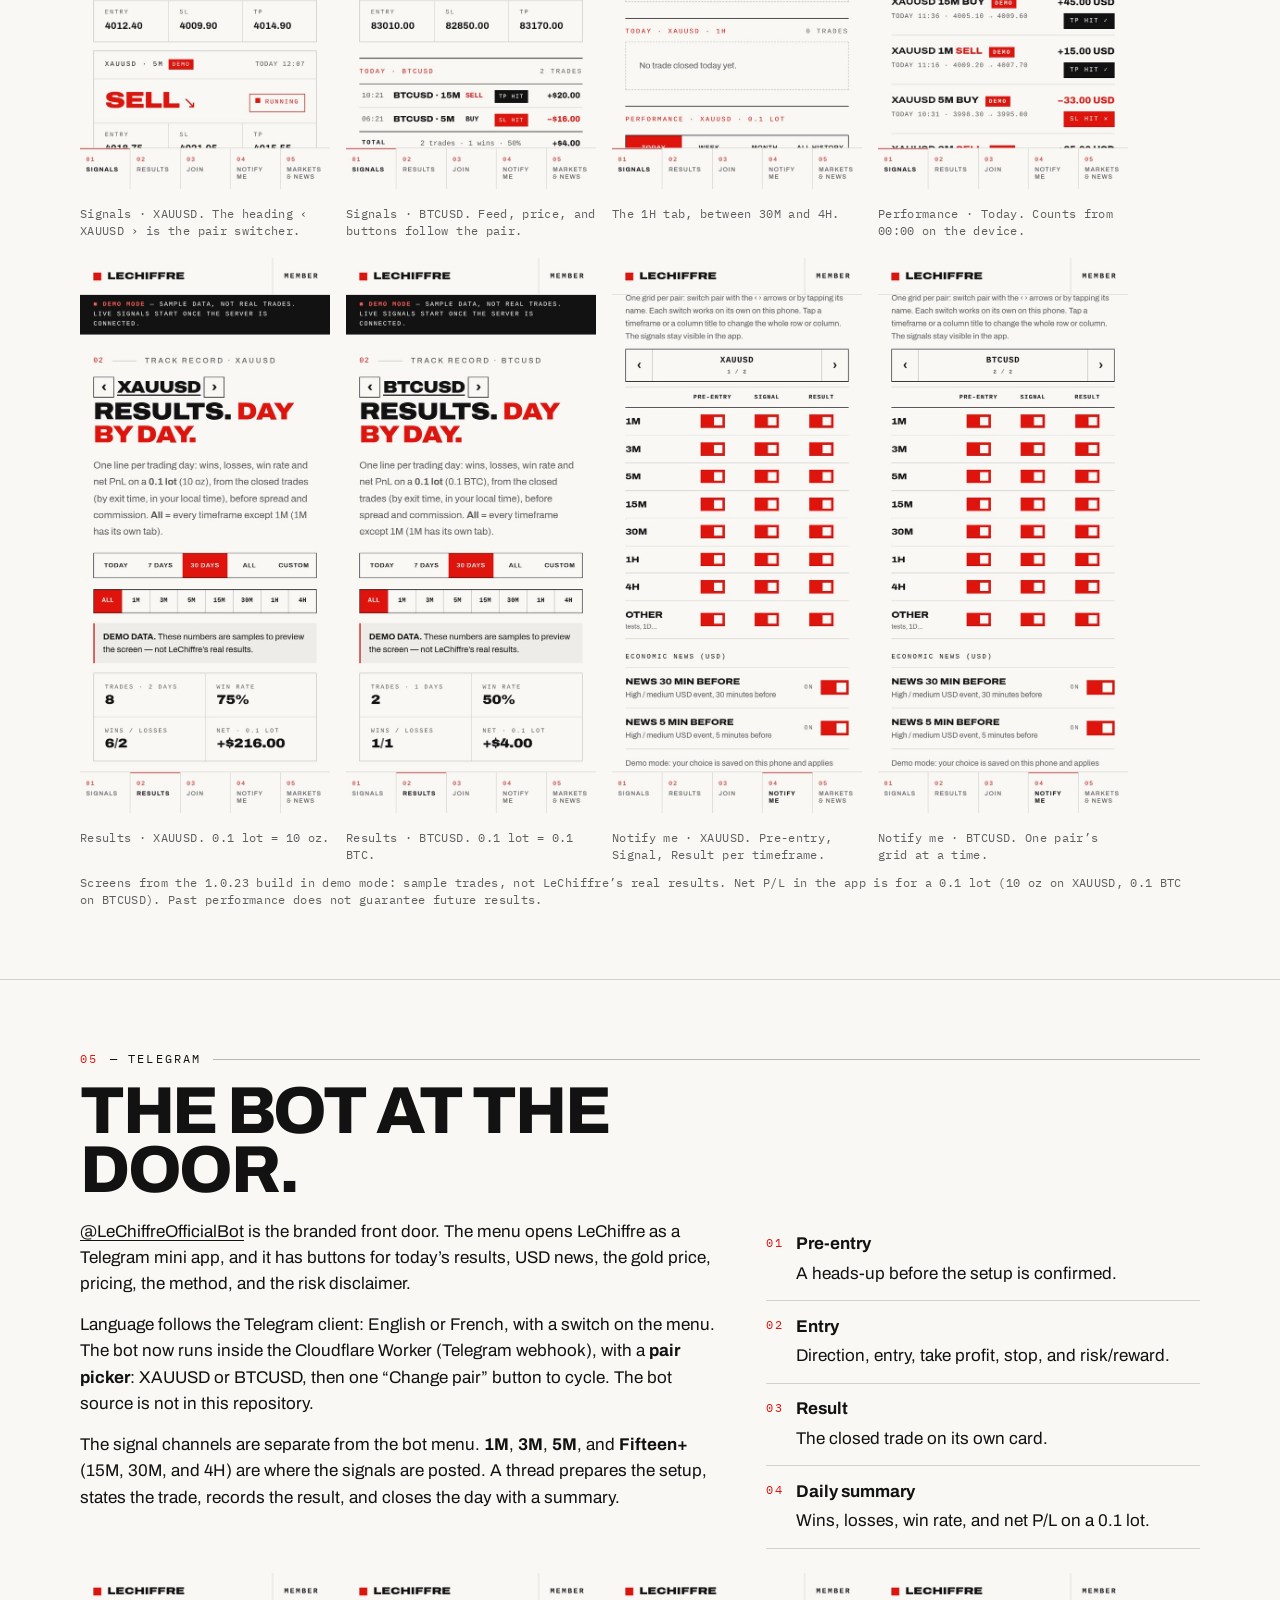
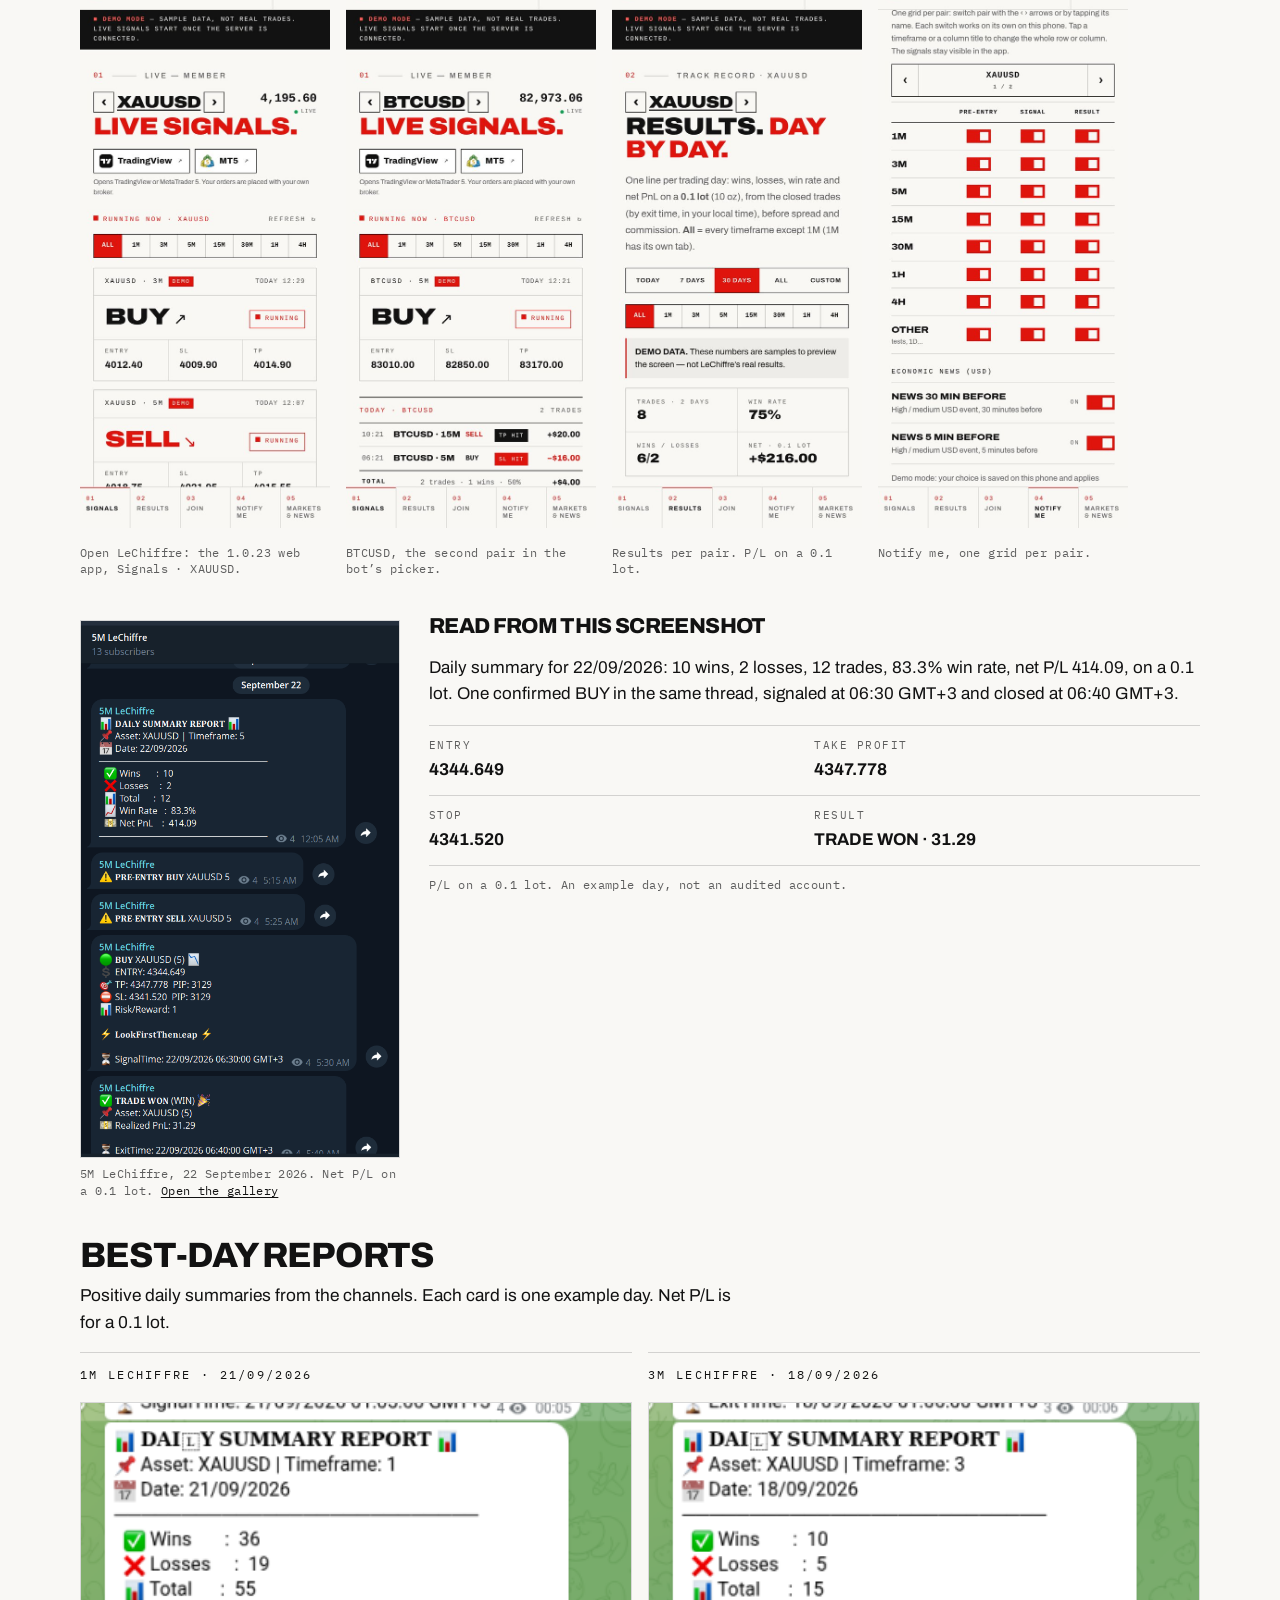
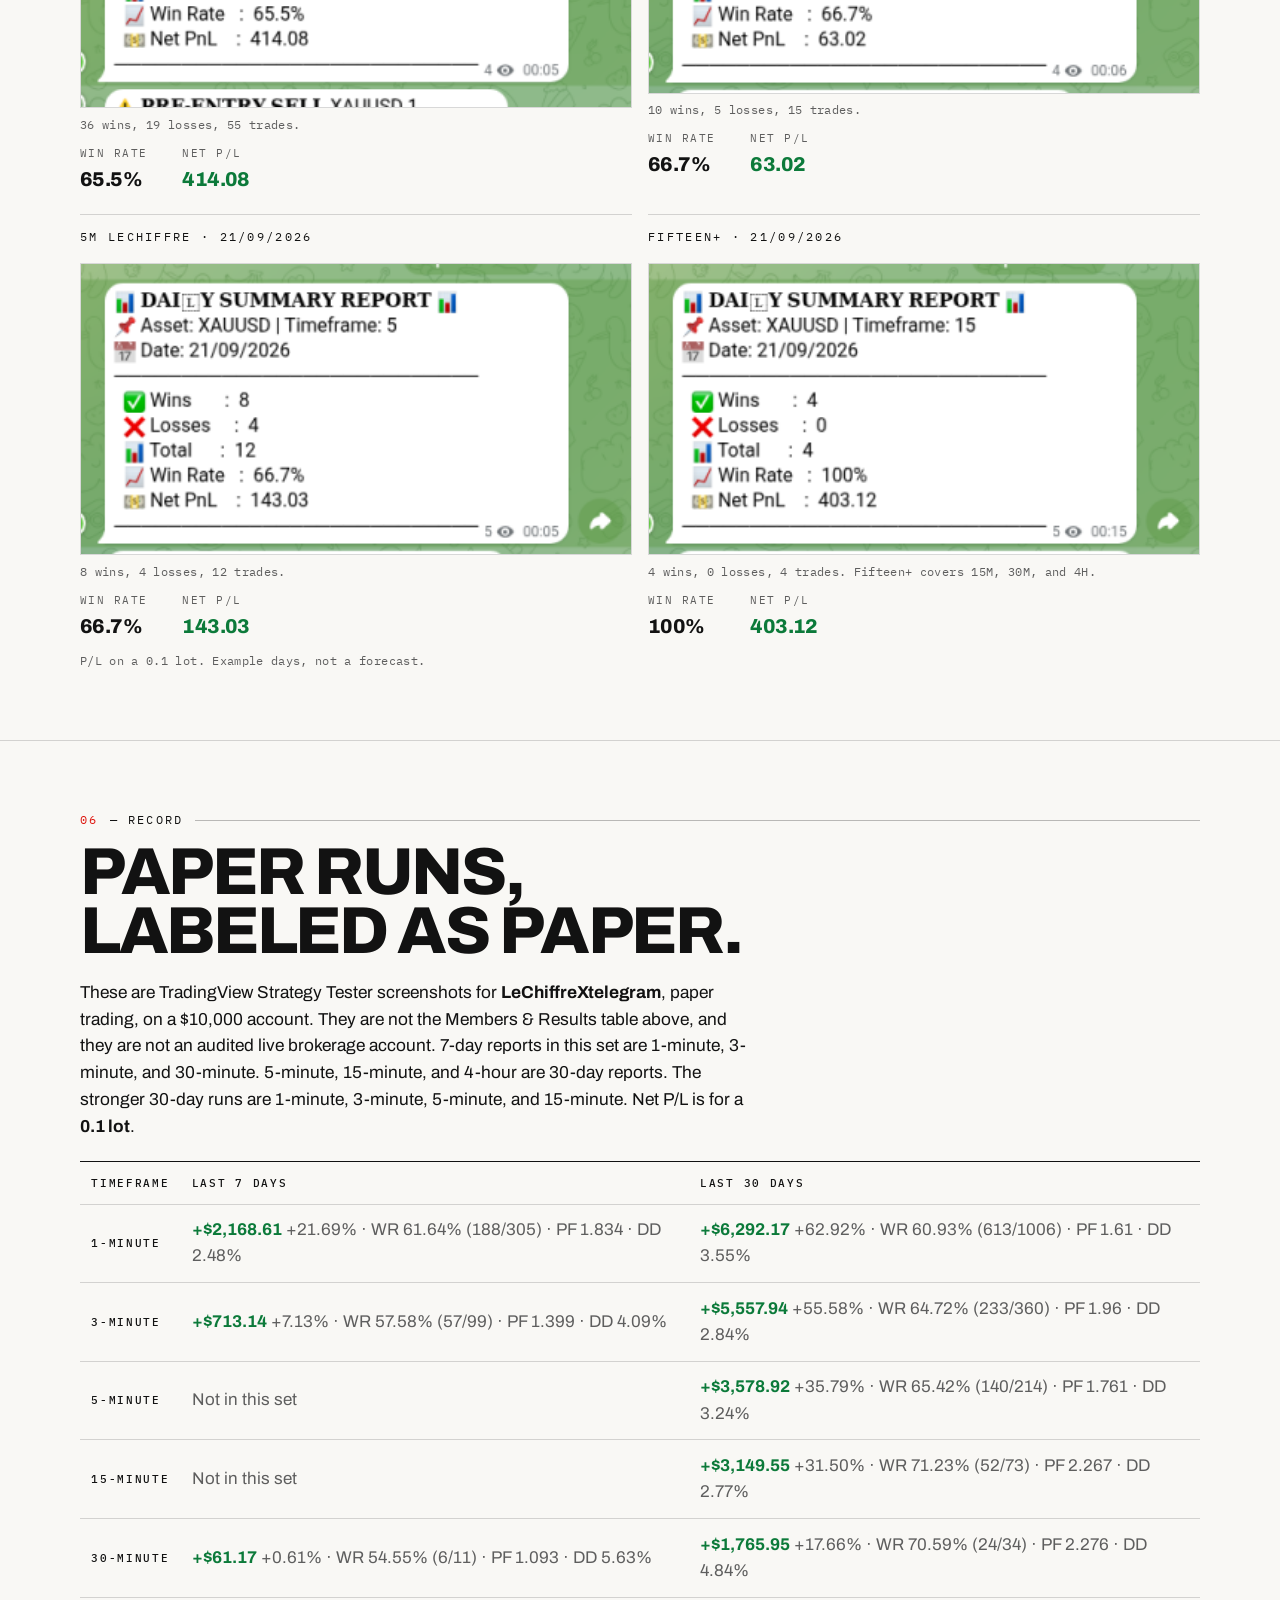
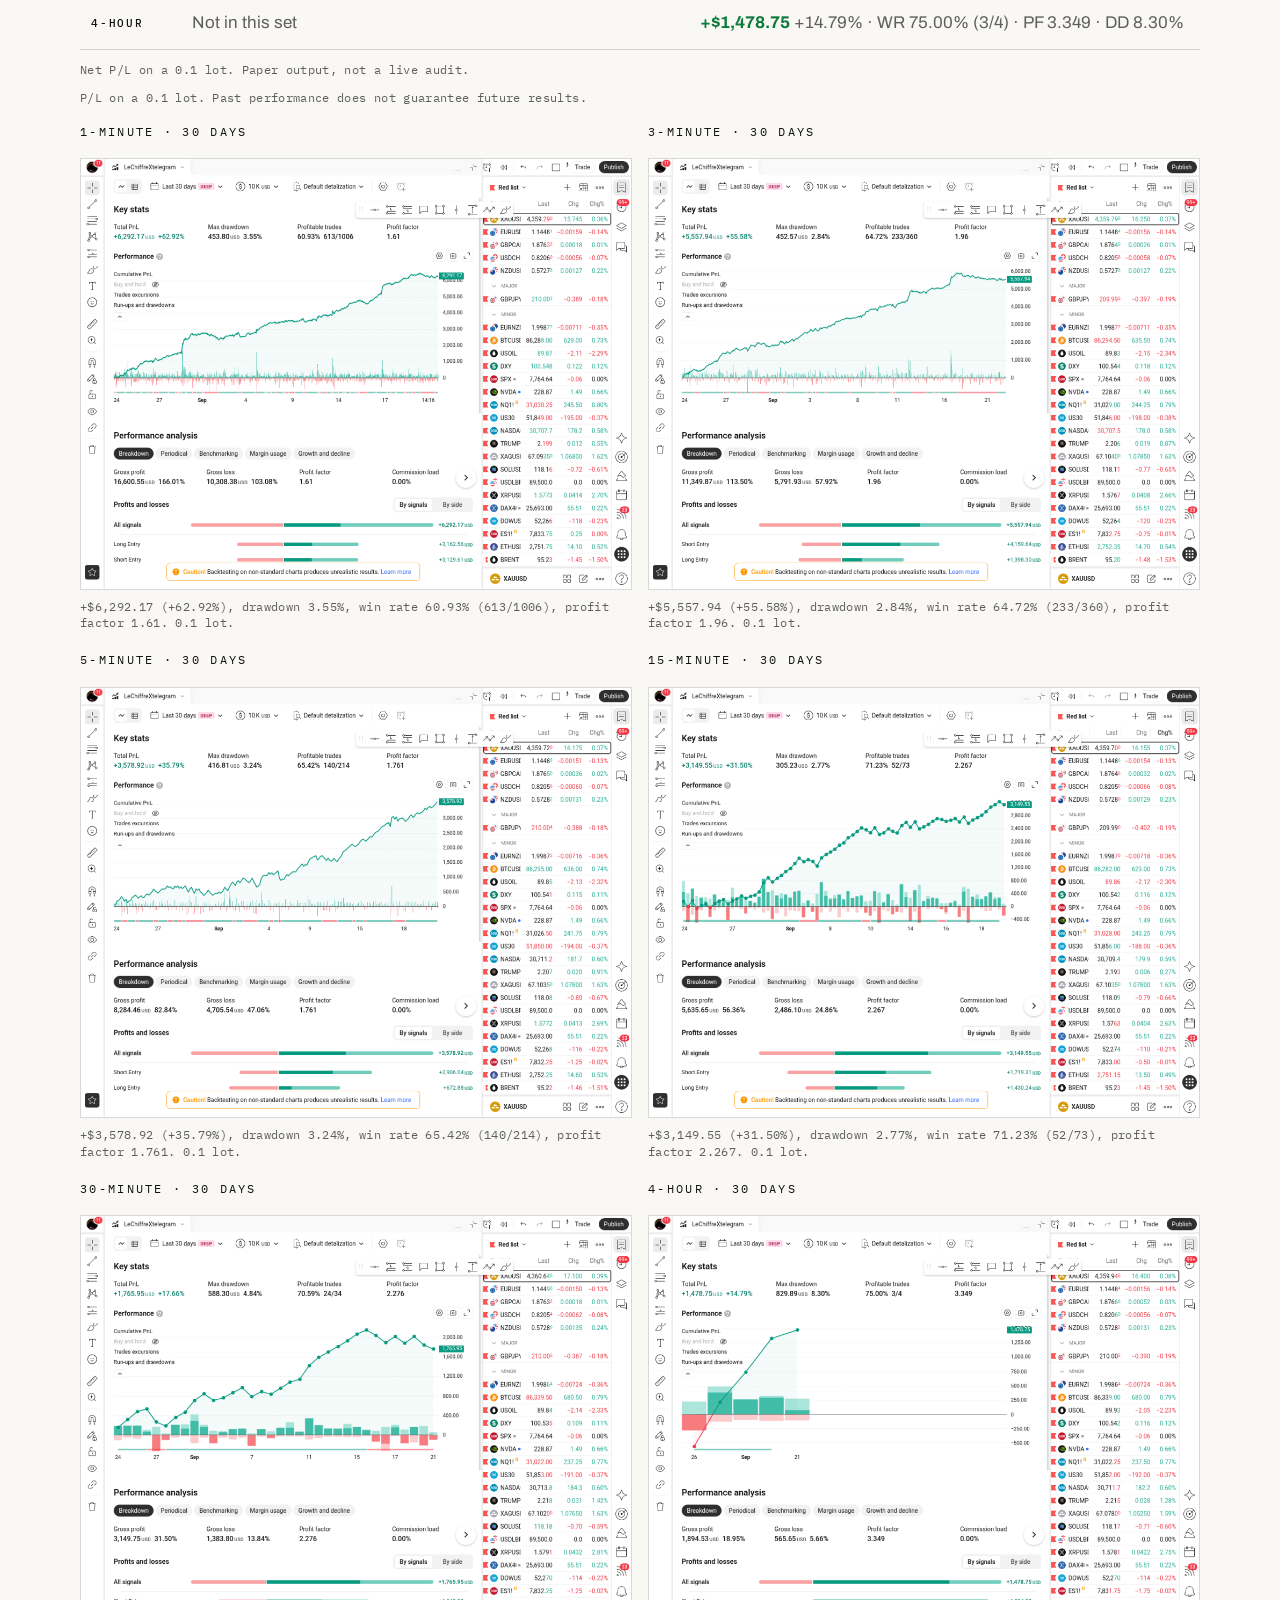
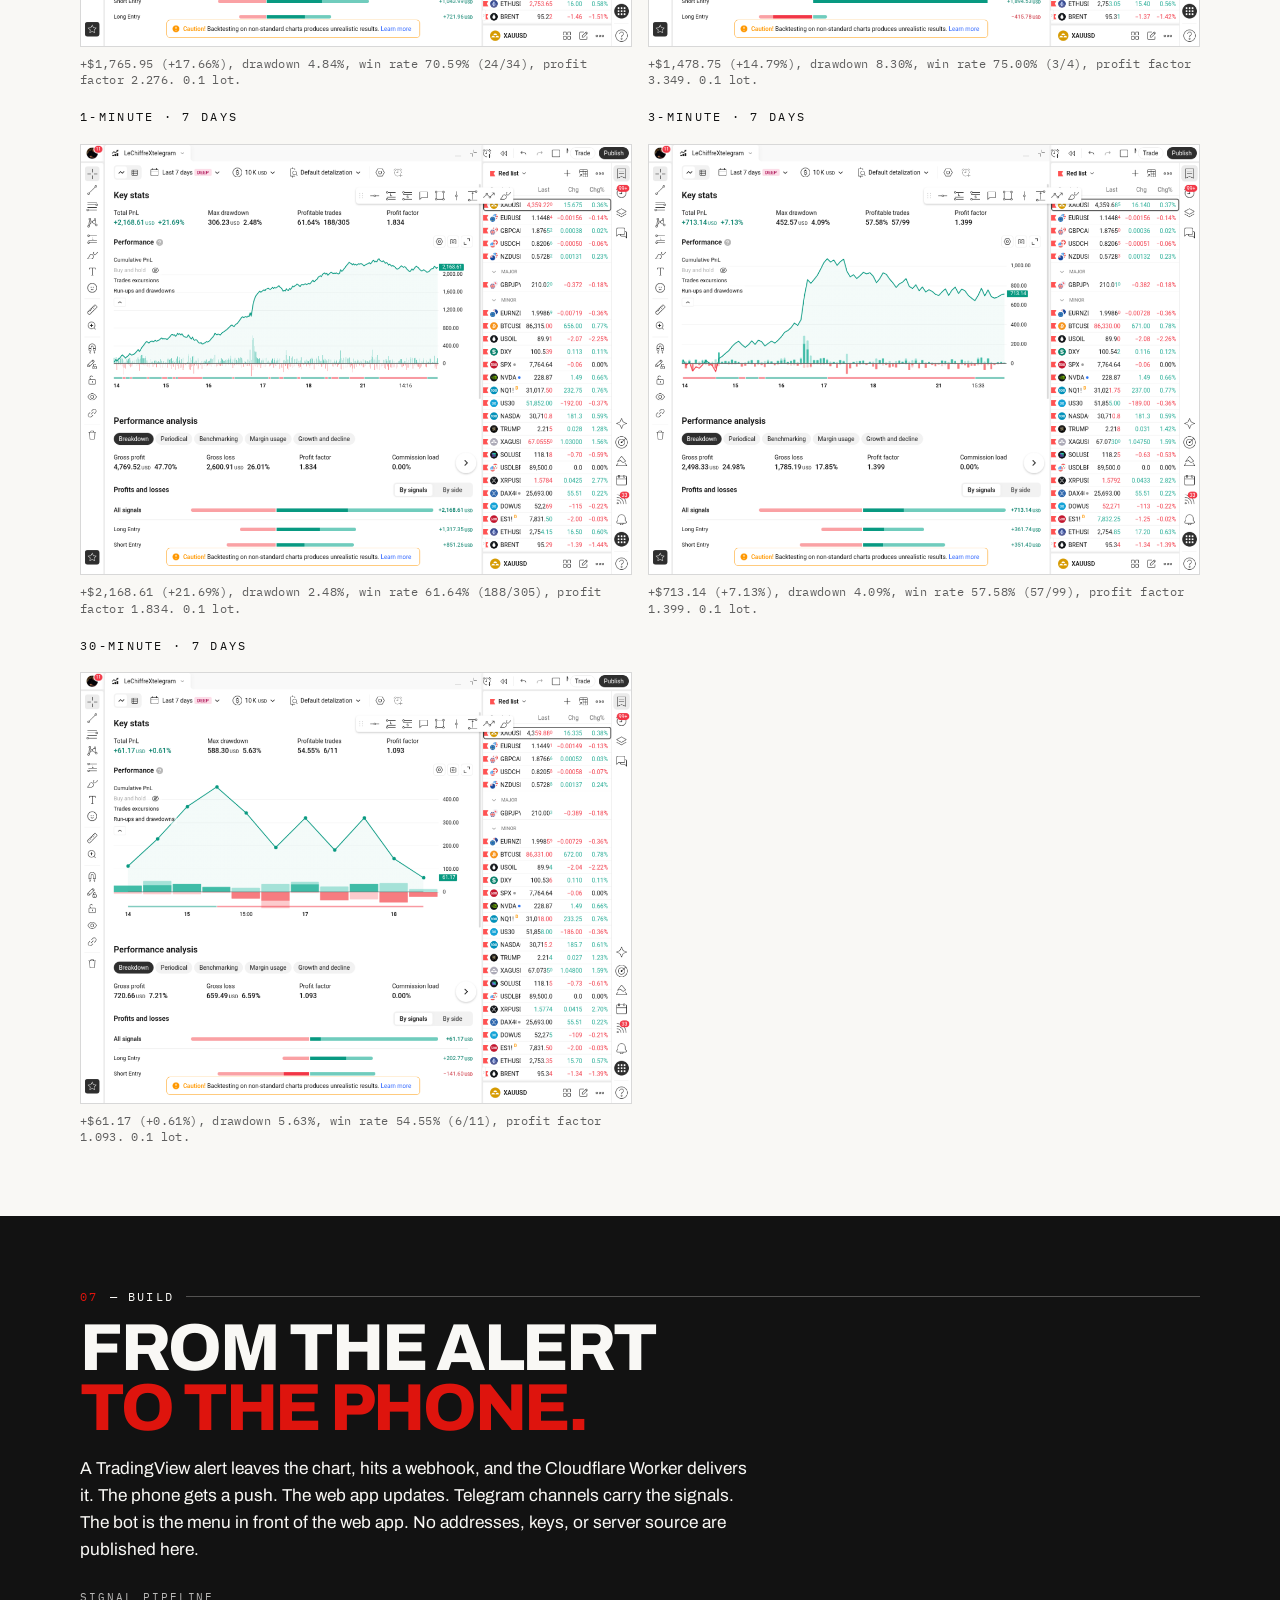
==== commit ba10b4fa: "Replace remaining old app and Telegram menu screenshots with app 1.0.23 screens. README opens with 1" ====
--- a/index.html
+++ b/index.html
@@ -606,39 +606,43 @@
           <div class="phones">
             <figure>
               <img
-                src="assets/showcase/bot-menu-en.jpg"
-                width="460"
-                height="983"
-                alt="Telegram bot LeChiffre welcome menu in English. Headline LeChiffre never blinks, and buttons for results, news, gold, pricing, and the mini app."
-              />
-              <figcaption>English welcome menu. Open LeChiffre launches the mini app.</figcaption>
-            </figure>
-            <figure>
-              <img
-                src="assets/showcase/bot-menu-fr.jpg"
-                width="460"
-                height="983"
-                alt="The same LeChiffre Telegram welcome menu in French."
-              />
-              <figcaption>French menu. The bot follows the client language.</figcaption>
-            </figure>
-            <figure>
-              <img
-                src="assets/showcase/bot-results.jpg"
-                width="460"
-                height="983"
-                alt="Telegram bot showing today's LeChiffre results inside the chat."
-              />
-              <figcaption>Today’s results, from the menu button. P/L on a 0.1 lot.</figcaption>
-            </figure>
-            <figure>
-              <img
-                src="assets/showcase/bot-miniapp.jpg"
-                width="460"
-                height="983"
-                alt="LeChiffre web app opened as a mini app inside Telegram."
-              />
-              <figcaption>The web app, opened inside Telegram.</figcaption>
+                src="assets/app-v1.0.23/signals-xauusd.jpg"
+                width="540"
+                height="1199"
+                alt="LeChiffre web app 1.0.23, the screen Open LeChiffre launches inside Telegram. Signals on XAUUSD with the ‹ XAUUSD › pair switcher, TradingView and MT5 buttons, and running BUY and SELL cards. Demo data."
+                loading="lazy"
+              />
+              <figcaption>Open LeChiffre: the 1.0.23 web app, Signals · XAUUSD.</figcaption>
+            </figure>
+            <figure>
+              <img
+                src="assets/app-v1.0.23/signals-btcusd.jpg"
+                width="540"
+                height="1199"
+                alt="LeChiffre web app 1.0.23 switched to BTCUSD, the second pair in the bot’s pair picker. Demo data."
+                loading="lazy"
+              />
+              <figcaption>BTCUSD, the second pair in the bot’s picker.</figcaption>
+            </figure>
+            <figure>
+              <img
+                src="assets/app-v1.0.23/results-xauusd.jpg"
+                width="540"
+                height="1199"
+                alt="LeChiffre web app 1.0.23, Results day by day for XAUUSD on a 0.1 lot. Demo data."
+                loading="lazy"
+              />
+              <figcaption>Results per pair. P/L on a 0.1 lot.</figcaption>
+            </figure>
+            <figure>
+              <img
+                src="assets/app-v1.0.23/notify-xauusd.jpg"
+                width="540"
+                height="1199"
+                alt="LeChiffre web app 1.0.23, Notify me grid for XAUUSD with Pre-entry, Signal, and Result switches per timeframe. Demo data."
+                loading="lazy"
+              />
+              <figcaption>Notify me, one grid per pair.</figcaption>
             </figure>
           </div>
 
